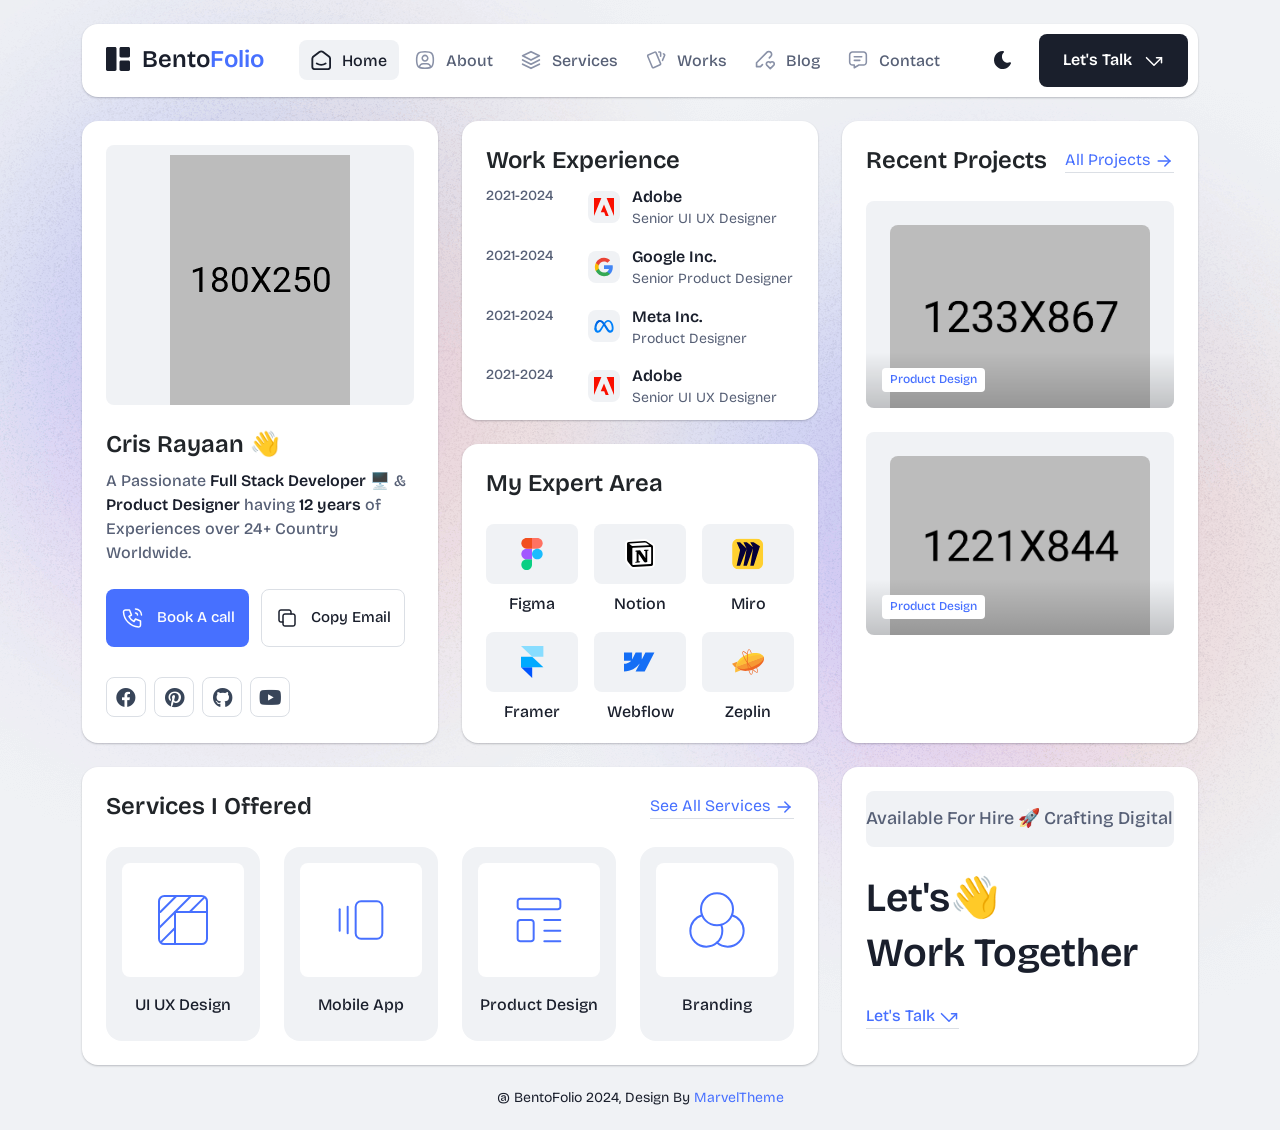
==== index.html @ 44f34a02 "Add files via upload" ====
<!DOCTYPE html>
<html lang="en">

<head>
  <meta charset="UTF-8">
  <meta http-equiv="X-UA-Compatible" content="IE=edge">
  <title>Bentofolio - Bootstrap Personal Portfolio Template</title>
  <meta name="description" content="Bentofolio - Bootstrap Personal Portfolio Template">
  <meta name="viewport" content="width=device-width, initial-scale=1">

  <link rel="shortcut icon" type="image/x-icon" href="assets/img/favicon.svg">
  <!-- Place favicon.ico in the root directory -->

  <!-- CSS here -->
  <link rel="stylesheet" href="assets/css/bootstrap.min.css">
  <link rel="stylesheet" href="assets/fontawsome/css/all.min.css">
  <link rel="stylesheet" href="assets/fontawsome/css/fontawesome.min.css">
  <link rel="stylesheet" href="assets/css/slick.css">
  <link rel="stylesheet" href="assets/css/magnific-popup.css">
  <link rel="stylesheet" href="assets/css/style.css">
  <link rel="stylesheet" href="assets/css/responsive.css">
</head>

<body>

  <div id="page-content">
    <!-- header part start -->
    <header class="header-area">
      <nav class="navbar">
        <div class="container">
          <div class="menu-container">
            <div class="logo">
              <a class="navbar-brand me-0" href="index.html">
                <svg width="24" height="24" viewBox="0 0 24 24" fill="none" xmlns="http://www.w3.org/2000/svg">
                  <path
                    d="M0 1.5C0 1.10218 0.158035 0.720644 0.43934 0.43934C0.720644 0.158035 1.10218 0 1.5 0L9 0C9.39782 0 9.77936 0.158035 10.0607 0.43934C10.342 0.720644 10.5 1.10218 10.5 1.5V22.5C10.5 22.8978 10.342 23.2794 10.0607 23.5607C9.77936 23.842 9.39782 24 9 24H1.5C1.10218 24 0.720644 23.842 0.43934 23.5607C0.158035 23.2794 0 22.8978 0 22.5V1.5ZM13.5 1.5C13.5 1.10218 13.658 0.720644 13.9393 0.43934C14.2206 0.158035 14.6022 0 15 0L22.5 0C22.8978 0 23.2794 0.158035 23.5607 0.43934C23.842 0.720644 24 1.10218 24 1.5V9C24 9.39782 23.842 9.77936 23.5607 10.0607C23.2794 10.342 22.8978 10.5 22.5 10.5H15C14.6022 10.5 14.2206 10.342 13.9393 10.0607C13.658 9.77936 13.5 9.39782 13.5 9V1.5ZM13.5 15C13.5 14.6022 13.658 14.2206 13.9393 13.9393C14.2206 13.658 14.6022 13.5 15 13.5H22.5C22.8978 13.5 23.2794 13.658 23.5607 13.9393C23.842 14.2206 24 14.6022 24 15V22.5C24 22.8978 23.842 23.2794 23.5607 23.5607C23.2794 23.842 22.8978 24 22.5 24H15C14.6022 24 14.2206 23.842 13.9393 23.5607C13.658 23.2794 13.5 22.8978 13.5 22.5V15Z"
                    class="logo-icon" />
                </svg>
                <span>Bento<span class="primary">Folio</span></span>
              </a>
            </div>
            <div class="navbar-main d-flex flex-grow-1">
              <div class="logo inner-logo d-block d-xl-none">
                <a class="navbar-brand me-0" href="index.html">
                  <svg width="24" height="24" viewBox="0 0 24 24" fill="none" xmlns="http://www.w3.org/2000/svg">
                    <path
                      d="M0 1.5C0 1.10218 0.158035 0.720644 0.43934 0.43934C0.720644 0.158035 1.10218 0 1.5 0L9 0C9.39782 0 9.77936 0.158035 10.0607 0.43934C10.342 0.720644 10.5 1.10218 10.5 1.5V22.5C10.5 22.8978 10.342 23.2794 10.0607 23.5607C9.77936 23.842 9.39782 24 9 24H1.5C1.10218 24 0.720644 23.842 0.43934 23.5607C0.158035 23.2794 0 22.8978 0 22.5V1.5ZM13.5 1.5C13.5 1.10218 13.658 0.720644 13.9393 0.43934C14.2206 0.158035 14.6022 0 15 0L22.5 0C22.8978 0 23.2794 0.158035 23.5607 0.43934C23.842 0.720644 24 1.10218 24 1.5V9C24 9.39782 23.842 9.77936 23.5607 10.0607C23.2794 10.342 22.8978 10.5 22.5 10.5H15C14.6022 10.5 14.2206 10.342 13.9393 10.0607C13.658 9.77936 13.5 9.39782 13.5 9V1.5ZM13.5 15C13.5 14.6022 13.658 14.2206 13.9393 13.9393C14.2206 13.658 14.6022 13.5 15 13.5H22.5C22.8978 13.5 23.2794 13.658 23.5607 13.9393C23.842 14.2206 24 14.6022 24 15V22.5C24 22.8978 23.842 23.2794 23.5607 23.5607C23.2794 23.842 22.8978 24 22.5 24H15C14.6022 24 14.2206 23.842 13.9393 23.5607C13.658 23.2794 13.5 22.8978 13.5 22.5V15Z"
                      class="logo-icon" />
                  </svg>
                  <span>Bento<span class="primary">Folio</span></span>
                </a>
              </div>
              <ul class="navbar-info mx-auto">
                <li class="nav-item">
                  <a class="nav-link active" aria-current="page" href="index.html">
                    <svg class="nav-icon" viewBox="0 0 15 15" fill="none" xmlns="http://www.w3.org/2000/svg">
                      <path
                        d="M13.475 4.92481L9.03083 1.46814C8.64082 1.16473 8.1608 1 7.66667 1C7.17254 1 6.69251 1.16473 6.3025 1.46814L1.8575 4.92481C1.59037 5.13254 1.37424 5.39858 1.22563 5.7026C1.07701 6.00662 0.99984 6.34058 1 6.67897V12.679C1 13.121 1.17559 13.5449 1.48816 13.8575C1.80072 14.17 2.22464 14.3456 2.66667 14.3456H12.6667C13.1087 14.3456 13.5326 14.17 13.8452 13.8575C14.1577 13.5449 14.3333 13.121 14.3333 12.679V6.67897C14.3333 5.99314 14.0167 5.34564 13.475 4.92481Z"
                        stroke-width="1.4" stroke-linecap="round" stroke-linejoin="round" />
                      <path d="M10.9753 10.1665C9.13359 11.2773 6.14859 11.2773 4.30859 10.1665" stroke-width="1.4"
                        stroke-linecap="round" stroke-linejoin="round" />
                    </svg>
                    <span>Home</span>
                  </a>
                </li>
                <li class="nav-item">
                  <a class="nav-link" href="about.html">
                    <svg class="nav-icon" viewBox="0 0 18 18" fill="none" xmlns="http://www.w3.org/2000/svg">
                      <path
                        d="M9 9.8335C9.66304 9.8335 10.2989 9.5701 10.7678 9.10126C11.2366 8.63242 11.5 7.99654 11.5 7.3335C11.5 6.67045 11.2366 6.03457 10.7678 5.56573C10.2989 5.09689 9.66304 4.8335 9 4.8335C8.33696 4.8335 7.70107 5.09689 7.23223 5.56573C6.76339 6.03457 6.5 6.67045 6.5 7.3335C6.5 7.99654 6.76339 8.63242 7.23223 9.10126C7.70107 9.5701 8.33696 9.8335 9 9.8335Z"
                        stroke-width="1.4" stroke-linecap="round" stroke-linejoin="round" />
                      <path
                        d="M9 1.5C15 1.5 16.5 3 16.5 9C16.5 15 15 16.5 9 16.5C3 16.5 1.5 15 1.5 9C1.5 3 3 1.5 9 1.5Z"
                        stroke-width="1.4" stroke-linecap="round" stroke-linejoin="round" />
                      <path
                        d="M4 15.7085V15.6668C4 14.7828 4.35119 13.9349 4.97631 13.3098C5.60143 12.6847 6.44928 12.3335 7.33333 12.3335H10.6667C11.5507 12.3335 12.3986 12.6847 13.0237 13.3098C13.6488 13.9349 14 14.7828 14 15.6668V15.7085"
                        stroke-width="1.4" stroke-linecap="round" stroke-linejoin="round" />
                    </svg>
                    About
                  </a>
                </li>
                <li class="nav-item">
                  <a class="nav-link" href="services.html">
                    <svg class="nav-icon" viewBox="0 0 16 16" fill="none" xmlns="http://www.w3.org/2000/svg">
                      <path d="M7.99967 1.3335L1.33301 4.66683L7.99967 8.00016L14.6663 4.66683L7.99967 1.3335Z"
                        stroke-width="1.4" stroke-linecap="round" stroke-linejoin="round" />
                      <path d="M1.33301 8L7.99967 11.3333L14.6663 8" stroke-width="1.4" stroke-linecap="round"
                        stroke-linejoin="round" />
                      <path d="M1.33301 11.3335L7.99967 14.6668L14.6663 11.3335" stroke-width="1.4"
                        stroke-linecap="round" stroke-linejoin="round" />
                    </svg>
                    Services
                  </a>
                </li>
                <li class="nav-item">
                  <a class="nav-link" href="portfolio.html">
                    <svg class="nav-icon" viewBox="0 0 18 17" fill="none" xmlns="http://www.w3.org/2000/svg">
                      <path
                        d="M2.00326 3.99733L7.95159 1.40649C8.04974 1.36442 8.15533 1.34243 8.26212 1.34181C8.3689 1.34119 8.47473 1.36196 8.57337 1.40289C8.67201 1.44382 8.76145 1.50408 8.83642 1.58013C8.9114 1.65617 8.97039 1.74646 9.00992 1.84566L13.1133 11.764C13.1985 11.9651 13.2014 12.1917 13.1213 12.3949C13.0412 12.5982 12.8845 12.7618 12.6849 12.8507L6.73742 15.4415C6.63922 15.4837 6.53356 15.5058 6.42668 15.5065C6.3198 15.5072 6.21387 15.4864 6.11514 15.4455C6.0164 15.4046 5.92688 15.3442 5.85184 15.2681C5.7768 15.192 5.71778 15.1016 5.67826 15.0023L1.57492 5.08316C1.48963 4.88204 1.48673 4.65546 1.56684 4.45222C1.64696 4.24898 1.80367 4.08616 2.00326 3.99733Z"
                        stroke-width="1.4" stroke-linecap="round" stroke-linejoin="round" />
                      <path
                        d="M11.5 1.3335H12.3333C12.5543 1.3335 12.7663 1.42129 12.9226 1.57757C13.0789 1.73385 13.1667 1.94582 13.1667 2.16683V5.0835"
                        stroke-width="1.4" stroke-linecap="round" stroke-linejoin="round" />
                      <path
                        d="M15.6663 3C15.8863 3.09333 16.0997 3.18083 16.3063 3.2625C16.5098 3.34882 16.6706 3.51241 16.7534 3.71729C16.8362 3.92217 16.8343 4.15155 16.748 4.355L14.833 8.83334"
                        stroke-width="1.4" stroke-linecap="round" stroke-linejoin="round" />
                    </svg>
                    Works
                  </a>
                </li>
                <li class="nav-item">
                  <a class="nav-link" href="blog.html">
                    <svg class="nav-icon" viewBox="0 0 17 16" fill="none" xmlns="http://www.w3.org/2000/svg">
                      <path
                        d="M12.1663 6.16676L13.4163 4.91676C13.6352 4.69789 13.8088 4.43805 13.9273 4.15208C14.0457 3.86612 14.1067 3.55962 14.1067 3.25009C14.1067 2.94056 14.0457 2.63406 13.9273 2.3481C13.8088 2.06213 13.6352 1.80229 13.4163 1.58342C13.1975 1.36455 12.9376 1.19094 12.6517 1.07248C12.3657 0.954033 12.0592 0.893066 11.7497 0.893066C11.4401 0.893066 11.1336 0.954033 10.8477 1.07248C10.5617 1.19094 10.3019 1.36455 10.083 1.58342L1.33301 10.3334V13.6668H4.66634L6.33301 12.0001"
                        stroke-width="1.4" stroke-linecap="round" stroke-linejoin="round" />
                      <path
                        d="M13.0004 15.3335L15.7921 12.5968C15.9633 12.4307 16.0995 12.232 16.1926 12.0124C16.2857 11.7927 16.3339 11.5567 16.3343 11.3181C16.3347 11.0796 16.2873 10.8434 16.1948 10.6235C16.1024 10.4035 15.9669 10.2044 15.7963 10.0377C15.448 9.69712 14.9806 9.50602 14.4935 9.50509C14.0065 9.50415 13.5383 9.69346 13.1888 10.0327L13.0021 10.216L12.8163 10.0327C12.4681 9.69237 12.0008 9.50143 11.5139 9.50049C11.0271 9.49956 10.5591 9.68871 10.2096 10.0277C10.0383 10.1937 9.9021 10.3924 9.80891 10.612C9.71572 10.8316 9.66746 11.0677 9.667 11.3062C9.66653 11.5447 9.71386 11.781 9.80619 12.0009C9.89853 12.2209 10.034 12.4201 10.2046 12.5868L13.0004 15.3335Z"
                        stroke-width="1.4" stroke-linecap="round" stroke-linejoin="round" />
                    </svg>
                    Blog
                  </a>
                </li>
                <li class="nav-item">
                  <a class="nav-link" href="contact.html">
                    <svg class="nav-icon" viewBox="0 0 18 17" fill="none" xmlns="http://www.w3.org/2000/svg">
                      <path d="M5.66699 5.5H12.3337" stroke-width="1.4" stroke-linecap="round"
                        stroke-linejoin="round" />
                      <path d="M5.66699 8.8335H10.667" stroke-width="1.4" stroke-linecap="round"
                        stroke-linejoin="round" />
                      <path
                        d="M14 1.3335C14.663 1.3335 15.2989 1.59689 15.7678 2.06573C16.2366 2.53457 16.5 3.17045 16.5 3.8335V10.5002C16.5 11.1632 16.2366 11.7991 15.7678 12.2679C15.2989 12.7368 14.663 13.0002 14 13.0002H9.83333L5.66667 15.5002V13.0002H4C3.33696 13.0002 2.70107 12.7368 2.23223 12.2679C1.76339 11.7991 1.5 11.1632 1.5 10.5002V3.8335C1.5 3.17045 1.76339 2.53457 2.23223 2.06573C2.70107 1.59689 3.33696 1.3335 4 1.3335H14Z"
                        stroke-width="1.4" stroke-linecap="round" stroke-linejoin="round" />
                    </svg>
                    Contact
                  </a>
                </li>
              </ul>
              <div class="header-right-info d-flex align-items-center">
                <button class="theme-control-btn">
                  <span class="dark">
                    <svg width="24" height="24" viewBox="0 0 24 24" fill="none" xmlns="http://www.w3.org/2000/svg">
                      <path
                        d="M11.8005 3C10.207 3.0003 8.64356 3.44286 7.27683 4.28049C5.91011 5.11811 4.79139 6.31937 4.04002 7.75612C3.28865 9.19288 2.93281 10.8112 3.01046 12.4386C3.08811 14.0659 3.59633 15.6411 4.48091 16.9963C5.3655 18.3514 6.59326 19.4356 8.03324 20.1333C9.47322 20.8309 11.0714 21.1157 12.6573 20.9574C14.2432 20.7991 15.7573 20.2036 17.0381 19.2344C18.319 18.2652 19.3185 16.9587 19.9301 15.4542C20.2302 14.7162 19.5111 13.9746 18.7875 14.2752C17.5475 14.7888 16.1706 14.8418 14.8963 14.425C13.622 14.0082 12.5308 13.1479 11.8126 11.9937C11.0943 10.8396 10.7943 9.4645 10.9648 8.10764C11.1353 6.75077 11.7655 5.49792 12.7458 4.5669L12.8136 4.4949C13.2986 3.9279 12.913 3.0072 12.1464 3.0072H11.9122L11.8524 3.0018L11.7996 3H11.8005Z"
                        fill="#1A1F2C" />
                    </svg>
                    <small class="theme-text d-block d-xl-none">Change appearance</small>
                  </span>
                  <span class="light">
                    <svg width="24" height="24" viewBox="0 0 24 24" fill="none" xmlns="http://www.w3.org/2000/svg">
                      <path
                        d="M12 19C12.2449 19 12.4813 19.09 12.6644 19.2527C12.8474 19.4155 12.9643 19.6397 12.993 19.883L13 20V21C12.9997 21.2549 12.9021 21.5 12.7272 21.6854C12.5522 21.8707 12.313 21.9822 12.0586 21.9972C11.8042 22.0121 11.5536 21.9293 11.3582 21.7657C11.1627 21.6021 11.0371 21.3701 11.007 21.117L11 21V20C11 19.7348 11.1054 19.4804 11.2929 19.2929C11.4804 19.1054 11.7348 19 12 19Z"
                        fill="#FD7E41" />
                      <path
                        d="M18.3127 16.9099L18.4067 16.9929L19.1067 17.6929C19.2861 17.8729 19.3902 18.1144 19.398 18.3683C19.4057 18.6223 19.3165 18.8697 19.1485 19.0602C18.9804 19.2508 18.7462 19.3702 18.4933 19.3943C18.2403 19.4184 17.9877 19.3454 17.7867 19.1899L17.6927 19.1069L16.9927 18.4069C16.8202 18.2347 16.7165 18.0053 16.7012 17.7619C16.6859 17.5186 16.76 17.278 16.9097 17.0855C17.0593 16.893 17.2741 16.7618 17.5137 16.7166C17.7533 16.6713 18.0012 16.7152 18.2107 16.8399L18.3127 16.9099Z"
                        fill="#FD7E41" />
                      <path
                        d="M7.00747 16.993C7.17965 17.1652 7.28308 17.3943 7.29836 17.6373C7.31364 17.8803 7.23972 18.1206 7.09047 18.313L7.00747 18.407L6.30747 19.107C6.12751 19.2863 5.88604 19.3905 5.63209 19.3982C5.37814 19.406 5.13076 19.3168 4.94019 19.1487C4.74963 18.9807 4.63017 18.7464 4.60607 18.4935C4.58198 18.2406 4.65506 17.988 4.81047 17.787L4.89347 17.693L5.59347 16.993C5.781 16.8055 6.03531 16.7002 6.30047 16.7002C6.56563 16.7002 6.81994 16.8055 7.00747 16.993Z"
                        fill="#FD7E41" />
                      <path
                        d="M3.99987 11C4.25475 11.0003 4.4999 11.0979 4.68524 11.2728C4.87057 11.4478 4.9821 11.687 4.99704 11.9414C5.01198 12.1958 4.92919 12.4464 4.7656 12.6418C4.60201 12.8373 4.36996 12.9629 4.11687 12.993L3.99987 13H2.99987C2.74499 12.9997 2.49984 12.9021 2.3145 12.7272C2.12916 12.5522 2.01763 12.313 2.0027 12.0586C1.98776 11.8042 2.07054 11.5536 2.23413 11.3582C2.39772 11.1627 2.62977 11.0371 2.88287 11.007L2.99987 11H3.99987Z"
                        fill="#FD7E41" />
                      <path
                        d="M20.9999 11C21.2547 11.0003 21.4999 11.0979 21.6852 11.2728C21.8706 11.4478 21.9821 11.687 21.997 11.9414C22.012 12.1958 21.9292 12.4464 21.7656 12.6418C21.602 12.8373 21.37 12.9629 21.1169 12.993L20.9999 13H19.9999C19.745 12.9997 19.4998 12.9021 19.3145 12.7272C19.1292 12.5522 19.0176 12.313 19.0027 12.0586C18.9878 11.8042 19.0705 11.5536 19.2341 11.3582C19.3977 11.1627 19.6298 11.0371 19.8829 11.007L19.9999 11H20.9999Z"
                        fill="#FD7E41" />
                      <path
                        d="M6.21264 4.80985L6.30664 4.89285L7.00664 5.59285C7.18599 5.77281 7.29011 6.01429 7.29787 6.26824C7.30562 6.52219 7.21642 6.76957 7.04839 6.96013C6.88036 7.1507 6.64609 7.27016 6.39316 7.29425C6.14024 7.31834 5.88763 7.24526 5.68664 7.08985L5.59264 7.00685L4.89264 6.30685C4.72073 6.13453 4.61757 5.90543 4.6025 5.66248C4.58744 5.41954 4.6615 5.17945 4.8108 4.98721C4.9601 4.79497 5.1744 4.66378 5.41351 4.61824C5.65262 4.57271 5.90013 4.61594 6.10964 4.73985L6.21264 4.80985Z"
                        fill="#FD7E41" />
                      <path
                        d="M19.1071 4.89288C19.2793 5.06508 19.3827 5.29418 19.398 5.5372C19.4132 5.78023 19.3393 6.02048 19.1901 6.21288L19.1071 6.30688L18.4071 7.00688C18.2271 7.18623 17.9856 7.29036 17.7317 7.29811C17.4777 7.30587 17.2304 7.21667 17.0398 7.04864C16.8492 6.8806 16.7298 6.64633 16.7057 6.39341C16.6816 6.14049 16.7547 5.88788 16.9101 5.68688L16.9931 5.59288L17.6931 4.89288C17.8806 4.70541 18.1349 4.6001 18.4001 4.6001C18.6652 4.6001 18.9196 4.70541 19.1071 4.89288Z"
                        fill="#FD7E41" />
                      <path
                        d="M12 2C12.2449 2.00003 12.4813 2.08996 12.6644 2.25272C12.8474 2.41547 12.9643 2.63975 12.993 2.883L13 3V4C12.9997 4.25488 12.9021 4.50003 12.7272 4.68537C12.5522 4.8707 12.313 4.98223 12.0586 4.99717C11.8042 5.01211 11.5536 4.92933 11.3582 4.76573C11.1627 4.60214 11.0371 4.3701 11.007 4.117L11 4V3C11 2.73478 11.1054 2.48043 11.2929 2.29289C11.4804 2.10536 11.7348 2 12 2Z"
                        fill="#FD7E41" />
                      <path
                        d="M12 7C12.9797 6.99994 13.9378 7.28769 14.7553 7.8275C15.5729 8.36731 16.2138 9.1354 16.5986 10.0364C16.9833 10.9373 17.0949 11.9315 16.9195 12.8953C16.7441 13.8592 16.2893 14.7502 15.6118 15.4579C14.9343 16.1655 14.0638 16.6585 13.1085 16.8756C12.1532 17.0928 11.1552 17.0245 10.2383 16.6793C9.3215 16.334 8.52629 15.7271 7.95146 14.9338C7.37663 14.1405 7.04752 13.1958 7.005 12.217L7 12L7.005 11.783C7.06092 10.4958 7.61161 9.27978 8.54222 8.38866C9.47284 7.49754 10.7115 7.00007 12 7Z"
                        fill="#FD7E41" />
                    </svg>
                    <small class="theme-text d-block d-xl-none">Change appearance</small>
                  </span>
                </button>
                <a href="contact.html" class="lets-talk-btn">
                  Let's Talk
                  <svg class="icon" width="20" height="20" viewBox="0 0 20 20" fill="none"
                    xmlns="http://www.w3.org/2000/svg">
                    <path d="M17.5 11.6665V6.6665H12.5" stroke="white" stroke-width="1.5" stroke-linecap="round"
                      stroke-linejoin="round" />
                    <path d="M17.5 6.6665L10 14.1665L2.5 6.6665" stroke="white" stroke-width="1.5"
                      stroke-linecap="round" stroke-linejoin="round" />
                  </svg>
                </a>
              </div>
            </div>
            <div class="mobile-menu-overlay d-block d-lg-none"></div>
            <div class="mobile-menu-control-bar d-block d-xl-none">
              <button class="mobile-menu-control-bar">
                <i class="fas fa-bars"></i>
              </button>
            </div>
          </div>
        </div>
      </nav>
    </header>
    <!-- header part end -->

    <!-- main area part start -->
    <main>
      <section class="home-area">
        <div class="container">
          <div class="row g-4">
            <div class="col-xl-4">
              <div class="card profile-card">
                <div class="card-body">
                  <div class="image text-center">
                    <img src="assets/img/images/profile.png" alt="profile">
                  </div>
                  <div class="text">
                    <h3 class="card-title">Cris Rayaan 👋</h3>
                    <p>A Passionate <span>Full Stack Developer</span> 🖥️ & <span>Product Designer</span> having
                      <span>12
                        years</span> of Experiences over 24+
                      Country Worldwide.</p>
                    <div class="common-button-groups">
                      <a class="btn btn-call" href="#">
                        <svg class="icon" width="25" height="24" viewBox="0 0 25 24" fill="none"
                          xmlns="http://www.w3.org/2000/svg">
                          <path
                            d="M5.5 4H9.5L11.5 9L9 10.5C10.071 12.6715 11.8285 14.429 14 15.5L15.5 13L20.5 15V19C20.5 19.5304 20.2893 20.0391 19.9142 20.4142C19.5391 20.7893 19.0304 21 18.5 21C14.5993 20.763 10.9202 19.1065 8.15683 16.3432C5.3935 13.5798 3.73705 9.90074 3.5 6C3.5 5.46957 3.71071 4.96086 4.08579 4.58579C4.46086 4.21071 4.96957 4 5.5 4Z"
                            stroke="white" stroke-width="1.5" stroke-linecap="round" stroke-linejoin="round" />
                          <path
                            d="M15.5 7C16.0304 7 16.5391 7.21071 16.9142 7.58579C17.2893 7.96086 17.5 8.46957 17.5 9"
                            stroke="white" stroke-width="1.5" stroke-linecap="round" stroke-linejoin="round" />
                          <path d="M15.5 3C17.0913 3 18.6174 3.63214 19.7426 4.75736C20.8679 5.88258 21.5 7.4087 21.5 9"
                            stroke="white" stroke-width="1.5" stroke-linecap="round" stroke-linejoin="round" />
                        </svg>
                        Book A call
                      </a>
                      <button class="btn btn-copy" data-clipboard-text="example@example.com">
                        <svg class="icon" width="24" height="24" viewBox="0 0 24 24" fill="none"
                          xmlns="http://www.w3.org/2000/svg">
                          <path
                            d="M8 10C8 9.46957 8.21071 8.96086 8.58579 8.58579C8.96086 8.21071 9.46957 8 10 8H18C18.5304 8 19.0391 8.21071 19.4142 8.58579C19.7893 8.96086 20 9.46957 20 10V18C20 18.5304 19.7893 19.0391 19.4142 19.4142C19.0391 19.7893 18.5304 20 18 20H10C9.46957 20 8.96086 19.7893 8.58579 19.4142C8.21071 19.0391 8 18.5304 8 18V10Z"
                            stroke-width="1.5" stroke-linecap="round" stroke-linejoin="round" />
                          <path
                            d="M16 8V6C16 5.46957 15.7893 4.96086 15.4142 4.58579C15.0391 4.21071 14.5304 4 14 4H6C5.46957 4 4.96086 4.21071 4.58579 4.58579C4.21071 4.96086 4 5.46957 4 6V14C4 14.5304 4.21071 15.0391 4.58579 15.4142C4.96086 15.7893 5.46957 16 6 16H8"
                            stroke-width="1.5" stroke-linecap="round" stroke-linejoin="round" />
                        </svg>
                        Copy Email
                      </button>
                    </div>
                    <div class="social-media-icon">
                      <ul class="list-unstyled">
                        <li><a href="#"><i class="fab fa-facebook"></i></a></li>
                        <li><a href="#"><i class="fab fa-pinterest"></i></a></li>
                        <li><a href="#"><i class="fab fa-github"></i></a></li>
                        <li><a href="#"><i class="fab fa-youtube"></i></a></li>
                      </ul>
                    </div>
                  </div>
                </div>
              </div>
            </div>
            <div class="col-xl-4">
              <div class="row g-4">
                <div class="col-lg-12">
                  <div class="card">
                    <div class="card-body work-experiance-card">
                      <h3 class="card-title">Work Experience</h3>
                      <div class="work-experiance-main">
                        <ul class="work-experiance-slider list-unstyled">
                          <li>
                            <div class="date">
                              <p>2021-2024</p>
                            </div>
                            <div class="info">
                              <div class="icon">
                                <img src="assets/img/icons/adobe.svg" alt="adobe">
                              </div>
                              <div class="text">
                                <h4 class="title">Adobe</h4>
                                <h6 class="subtitle">Senior UI UX Designer</h6>
                              </div>
                            </div>
                          </li>
                          <li>
                            <div class="date">
                              <p>2021-2024</p>
                            </div>
                            <div class="info">
                              <div class="icon">
                                <img src="assets/img/icons/google.svg" alt="google">
                              </div>
                              <div class="text">
                                <h4 class="title">Google Inc.
                                </h4>
                                <h6 class="subtitle">Senior Product Designer

                                </h6>
                              </div>
                            </div>
                          </li>
                          <li>
                            <div class="date">
                              <p>2021-2024</p>
                            </div>
                            <div class="info">
                              <div class="icon">
                                <img src="assets/img/icons/meta.svg" alt="meta">
                              </div>
                              <div class="text">
                                <h4 class="title">Meta Inc.
                                </h4>
                                <h6 class="subtitle">Product Designer
                                </h6>
                              </div>
                            </div>
                          </li>
                          <li>
                            <div class="date">
                              <p>2021-2024</p>
                            </div>
                            <div class="info">
                              <div class="icon">
                                <img src="assets/img/icons/adobe.svg" alt="adobe">
                              </div>
                              <div class="text">
                                <h4 class="title">Adobe</h4>
                                <h6 class="subtitle">Senior UI UX Designer</h6>
                              </div>
                            </div>
                          </li>
                        </ul>
                        <ul class="work-experiance-slider list-unstyled">
                          <li>
                            <div class="date">
                              <p>2021-2024</p>
                            </div>
                            <div class="info">
                              <div class="icon">
                                <img src="assets/img/icons/adobe.svg" alt="adobe">
                              </div>
                              <div class="text">
                                <h4 class="title">Adobe</h4>
                                <h6 class="subtitle">Senior UI UX Designer</h6>
                              </div>
                            </div>
                          </li>
                          <li>
                            <div class="date">
                              <p>2021-2024</p>
                            </div>
                            <div class="info">
                              <div class="icon">
                                <img src="assets/img/icons/google.svg" alt="google">
                              </div>
                              <div class="text">
                                <h4 class="title">Google Inc.
                                </h4>
                                <h6 class="subtitle">Senior Product Designer

                                </h6>
                              </div>
                            </div>
                          </li>
                          <li>
                            <div class="date">
                              <p>2021-2024</p>
                            </div>
                            <div class="info">
                              <div class="icon">
                                <img src="assets/img/icons/meta.svg" alt="meta">
                              </div>
                              <div class="text">
                                <h4 class="title">Meta Inc.
                                </h4>
                                <h6 class="subtitle">Product Designer
                                </h6>
                              </div>
                            </div>
                          </li>
                          <li>
                            <div class="date">
                              <p>2021-2024</p>
                            </div>
                            <div class="info">
                              <div class="icon">
                                <img src="assets/img/icons/adobe.svg" alt="adobe">
                              </div>
                              <div class="text">
                                <h4 class="title">Adobe</h4>
                                <h6 class="subtitle">Senior UI UX Designer</h6>
                              </div>
                            </div>
                          </li>
                        </ul>
                      </div>
                    </div>
                  </div>
                </div>
                <div class="col-lg-12">
                  <div class="card expertise-card">
                    <div class="card-body">
                      <h3 class="card-title">My Expert Area
                      </h3>
                      <div class="expertise-main mt-24">
                        <div class="row g-3">
                          <div class="col-xl-4 col-md-4 col-sm-6 col-6">
                            <div class="expertise-item">
                              <div class="image text-center">
                                <img src="assets/img/icons/figma.svg" alt="figma">
                              </div>
                              <div class="text">
                                <h4 class="title">Figma</h4>
                              </div>
                            </div>
                          </div>
                          <div class="col-xl-4 col-md-4 col-sm-6 col-6">
                            <div class="expertise-item">
                              <div class="image text-center">
                                <img src="assets/img/icons/notion.svg" alt="notion">
                              </div>
                              <div class="text">
                                <h4 class="title">Notion</h4>
                              </div>
                            </div>
                          </div>
                          <div class="col-xl-4 col-md-4 col-sm-6 col-6">
                            <div class="expertise-item">
                              <div class="image text-center">
                                <img src="assets/img/icons/mico.svg" alt="micro">
                              </div>
                              <div class="text">
                                <h4 class="title">Miro</h4>
                              </div>
                            </div>
                          </div>
                          <div class="col-xl-4 col-md-4 col-sm-6 col-6">
                            <div class="expertise-item">
                              <div class="image text-center">
                                <img src="assets/img/icons/framer.svg" alt="framer">
                              </div>
                              <div class="text">
                                <h4 class="title">Framer</h4>
                              </div>
                            </div>
                          </div>
                          <div class="col-xl-4 col-md-4 col-sm-6 col-6">
                            <div class="expertise-item">
                              <div class="image text-center">
                                <img src="assets/img/icons/webflow.svg" alt="webflow">
                              </div>
                              <div class="text">
                                <h4 class="title">Webflow</h4>
                              </div>
                            </div>
                          </div>
                          <div class="col-xl-4 col-md-4 col-sm-6 col-6">
                            <div class="expertise-item">
                              <div class="image text-center">
                                <img src="assets/img/icons/zeplin.svg" alt="zeplin">
                              </div>
                              <div class="text">
                                <h4 class="title">Zeplin</h4>
                              </div>
                            </div>
                          </div>
                        </div>
                      </div>
                    </div>
                  </div>
                </div>
              </div>
            </div>
            <div class="col-xl-4">
              <div class="card card-projects">
                <div class="card-body">

                  <h3 class="card-title">Recent Projects <a class="link-btn" href="portfolio.html">All Projects
                      <svg class="icon" width="20" height="20" viewBox="0 0 20 20" fill="none"
                        xmlns="http://www.w3.org/2000/svg">
                        <path d="M4.16699 10H15.8337" stroke="#4770FF" stroke-width="1.5" stroke-linecap="round"
                          stroke-linejoin="round" />
                        <path d="M10.833 15L15.833 10" stroke="#4770FF" stroke-width="1.5" stroke-linecap="round"
                          stroke-linejoin="round" />
                        <path d="M10.833 5L15.833 10" stroke="#4770FF" stroke-width="1.5" stroke-linecap="round"
                          stroke-linejoin="round" />
                      </svg>

                    </a></h3>
                  <div class="projects-main mt-24">
                    <div class="row g-4 parent-container">
                      <div class="col-lg-12">
                        <div class="project-item">
                          <div class="image">
                            <img src="assets/img/projects/project-1.png" alt="project-1" class="img-fluid w-100">
                            <a href="assets/img/projects/project-1.png"
                              class="gallery-popup full-image-preview parent-container">
                              <svg class="icon" xmlns="http://www.w3.org/2000/svg" viewBox="0 0 20 20" fill="none"
                                stroke="currentColor" stroke-linecap="round" stroke-linejoin="round" stroke-width="1.5">
                                <path d="M10 4.167v11.666M4.167 10h11.666"></path>
                              </svg>
                            </a>
                            <div class="info">
                              <span class="category">Product Design</span>
                            </div>
                          </div>
                        </div>
                      </div>
                      <div class="col-lg-12">
                        <div class="project-item">
                          <div class="image">
                            <img src="assets/img/projects/project-2.png" alt="project-2" class="img-fluid w-100">
                            <a href="assets/img/projects/project-2.png"
                              class="gallery-popup full-image-preview parent-container">
                              <svg class="icon" xmlns="http://www.w3.org/2000/svg" viewBox="0 0 20 20" fill="none"
                                stroke="currentColor" stroke-linecap="round" stroke-linejoin="round" stroke-width="1.5">
                                <path d="M10 4.167v11.666M4.167 10h11.666"></path>
                              </svg>
                            </a>
                            <div class="info">
                              <span class="category">Product Design</span>
                            </div>
                          </div>
                        </div>
                      </div>
                    </div>
                  </div>
                </div>
              </div>
            </div>
          </div>
          <div class="services-area mt-24">
            <div class="row g-4">
              <div class="col-xl-8">
                <div class="card services-card">
                  <div class="card-body">
                    <h3 class="card-title">Services I Offered
                      <a class="link-btn" href="services.html"> See All Services
                        <svg class="icon" width="20" height="20" viewBox="0 0 20 20" fill="none"
                          xmlns="http://www.w3.org/2000/svg">
                          <path d="M4.16699 10H15.8337" stroke="#4770FF" stroke-width="1.5" stroke-linecap="round"
                            stroke-linejoin="round" />
                          <path d="M10.833 15L15.833 10" stroke="#4770FF" stroke-width="1.5" stroke-linecap="round"
                            stroke-linejoin="round" />
                          <path d="M10.833 5L15.833 10" stroke="#4770FF" stroke-width="1.5" stroke-linecap="round"
                            stroke-linejoin="round" />
                        </svg>

                      </a></h3>
                    <div class="services-main mt-24">
                      <div class="row g-4">
                        <div class="col-md-3 col-sm-6 col-6">
                          <div class="services-item text-center">
                            <div class="image">
                              <img src="assets/img/icons/ui-ux.svg" alt="ui-ux">
                            </div>
                            <div class="text">
                              <h3 class="title">UI UX Design</h3>
                            </div>
                          </div>
                        </div>
                        <div class="col-md-3 col-sm-6 col-6">
                          <div class="services-item text-center">
                            <div class="image">
                              <img src="assets/img/icons/app.svg" alt="app">
                            </div>
                            <div class="text">
                              <h3 class="title">Mobile App</h3>
                            </div>
                          </div>
                        </div>
                        <div class="col-md-3 col-sm-6 col-6">
                          <div class="services-item text-center">
                            <div class="image">
                              <img src="assets/img/icons/prd-design.svg" alt="prd-design">
                            </div>
                            <div class="text">
                              <h3 class="title">Product Design</h3>
                            </div>
                          </div>
                        </div>
                        <div class="col-md-3 col-sm-6 col-6">
                          <div class="services-item text-center">
                            <div class="image">
                              <img src="assets/img/icons/branding.svg" alt="branding">
                            </div>
                            <div class="text">
                              <h3 class="title">Branding</h3>
                            </div>
                          </div>
                        </div>
                      </div>
                    </div>
                  </div>
                </div>
              </div>
              <div class="col-xl-4">
                <div class="card lets-talk-together-card">
                  <div class="card-body">
                    <div class="scrolling-info">
                      <div class="slider-item">
                        <p>
                          Available For Hire 🚀 Crafting Digital Experiences 🎨 Available For Hire 🚀 Crafting Digital
                          Experiences 🎨
                        </p>
                      </div>
                    </div>
                    <h3 class="card-title">Let's👋
                      <span class="d-block">Work Together</span>
                    </h3>
                    <a class="link-btn" href="contact.html"> Let's Talk
                      <svg class="icon" width="20" height="20" viewBox="0 0 20 20" fill="none"
                        xmlns="http://www.w3.org/2000/svg">
                        <path d="M17.5 11.6665V6.6665H12.5" stroke-width="1.5" stroke-linecap="round"
                          stroke-linejoin="round" />
                        <path d="M17.5 6.6665L10 14.1665L2.5 6.6665" stroke-width="1.5" stroke-linecap="round"
                          stroke-linejoin="round" />
                      </svg>
                    </a>
                  </div>
                </div>
              </div>
            </div>
          </div>
        </div>
      </section>
      <!-- background shape area start -->
      <div class="background-shapes">
        <div class="shape-1 common-shape">
          <img src="assets/img/bg/banner-shape-1.png" alt="banner-shape-1">
        </div>
        <div class="shape-2 common-shape">
          <img src="assets/img/bg/banner-shape-1.png" alt="banner-shape-1">
        </div>
        <div class="threed-shape-1 move-with-cursor" data-value="1">
          <img src="assets/img/bg/object-3d-1.png" alt="object-3d-1">
        </div>
        <div class="threed-shape-2 move-with-cursor" data-value="1">
          <img src="assets/img/bg/object-3d-2.png" alt="object-3d-2">
        </div>
      </div>
      <!-- background shape area end -->
    </main>
    <!-- main area part end -->

    <!-- footer part start -->
    <footer class="footer-area">
      <div class="container">
        <div class="text text-center">
          <p>@ BentoFolio 2024, Design By <a href="#">MarvelTheme</a></p>
        </div>
      </div>
    </footer>
    <!-- footer part end -->
  </div>

  <!-- JS here -->
  <script src="assets/js/vendor/jquery-3.6.0.min.js"></script>
  <script src="assets/js/bootstrap.bundle.min.js"></script>
  <script src="assets/js/jquery.magnific-popup.min.js"></script>
  <script src="assets/js/ajax-form.js"></script>
  <script src="assets/js/clipboard.min.js"></script>
  <script src="assets/js/slick.min.js"></script>
  <script src="assets/js/script.js"></script>
</body>

</html>
---- assets/css/style.css ----
/*
  Theme Name: Bentofolio - Bootstrap Personal Portfolio Template
  Support: marveltheme@gmail.com
  Description: Bentofolio - Bootstrap Personal Portfolio Template
  Version: 1.0
*/

/* CSS Index
============================
01. Variable CSS
02. Common CSS
03. Header
04. Home
05. About
06. Services
07. Portfolio
08. Blog
09. Contact
10. Footer
11. Theme Control
============================
*/

/*=============================
	1. Google Fonts
===============================*/
@import url('https://fonts.googleapis.com/css2?family=Bricolage+Grotesque:opsz,wght@12..96,300;12..96,400;12..96,500;12..96,600;12..96,700&display=swap');

/*=============================
	01. Variable CSS start
===============================*/

:root {
	--font-family: "Bricolage Grotesque", sans-serif;
	--primary: #4770FF;
	--black: #1A1F2C;
	--light-black: #576076;
	--white: #ffffff;
	--dark-theme-bg: #000;
	--dark-theme-black: #0E1018;
	--dark-theme-white: #f0f2f5;
	--dark-theme-light-white: rgba(240, 242, 245, 0.7);
	--paragraph: #616670;
	--background: #F0F2F5;
	--font-size: 16px;
	--font-weight: 400;
	--line-height: 1.6em;
	--transision: all 0.1s ease-out 0s;
	--border: #DBDFE5;
}

/*=============================
	02. Common CSS start
===============================*/

* {
	margin: 0;
	padding: 0;
	outline: none;
	box-sizing: border-box;
}

body {
	font-family: var(--font-family);
	font-weight: var(--font-weight);
	font-size: var(--font-size);
	line-height: var(--line-height);
	color: var(--black);
	overflow-x: hidden;
	background-color: var(--background);
	padding: 24px 0 24px 0;
	min-height: 100vh;
}

h1,
h2,
h3,
h4,
h5,
h6 {
	margin: 0;
	padding: 0;
}

a,
span,
small {
	display: inline-block;
}

a,
button {
	-webkit-transition: all 0.1s ease-out 0s;
	-moz-transition: all 0.1s ease-out 0s;
	-ms-transition: all 0.1s ease-out 0s;
	-o-transition: all 0.1s ease-out 0s;
	transition: all 0.1s ease-out 0s;
	text-decoration: none;
}

a:focus,
.btn:focus,
button:focus {
	text-decoration: none;
	outline: none;
	box-shadow: none;
}


ul,
ol {
	margin: 0;
	padding: 0;
}

p {
	font-size: var(--font-size);
	font-weight: var(--font-weight);
	line-height: var(--line-height);
	color: var(--paragraph);
	margin: 0;
	padding: 0;
}

.uppercase {
	text-transform: uppercase;
}

.capitalize {
	text-transform: capitalize;
}

*::-moz-selection {
	background: var(--primary);
	color: var(--white);
	text-shadow: none;
}

::-moz-selection {
	background: var(--primary);
	color: var(--white);
	text-shadow: none;
}

::selection {
	background: var(--primary);
	color: var(--white);
	text-shadow: none;
}

.mt-24 {
	margin-top: 24px;
}

.mb-24 {
	margin-bottom: 24px;
}

#page-content {
	display: none;
}

/* background shapes start */
.background-shapes .shape-1 {
	position: fixed;
	top: -20%;
	left: -20%;
	z-index: -1;
}

.background-shapes .shape-2 {
	position: fixed;
	bottom: -20%;
	right: -20%;
	z-index: -1;
}

.background-shapes .common-shape {
	animation: rotateAnimation 60s infinite linear;
}

@keyframes rotateAnimation {
	from {
		transform: rotate(0deg);
	}

	to {
		transform: rotate(360deg);
		/* Rotates the element 360 degrees */
	}
}

.background-shapes .threed-shape-1 {
	position: fixed;
	top: 20%;
	left: 10%;
	z-index: -1;
}

.background-shapes .threed-shape-2 {
	position: fixed;
	bottom: 20%;
	right: 9%;
	z-index: -1;
}

/* card title start */
.card-title {
	font-size: 24px;
	font-weight: 600;
	line-height: 1.333em;
	display: flex;
	align-items: center;
	justify-content: space-between;
	gap: 24px;
}

.card-title .link-btn {
	font-size: 16px;
	font-weight: 400;
	color: var(--primary);
	line-height: 1.5em;
	border-bottom: 1px solid var(--border);
}

.card-title .link-btn:hover {
	border-color: var(--primary);
}

.card-title .link-btn .icon {
	stroke: var(--primary);
}

/*=============================
	03. Header CSS Start
===============================*/

.header-area {
	width: 100%;
	z-index: 99;
	position: sticky;
	top: 0;
}

.header-area .menu-container {
	background-color: var(--white);
	box-shadow: 0 1px 2px 0 rgba(26, 31, 44, 0.25);
	border-radius: 16px;
	padding: 10px 10px 10px 24px;
	display: flex;
	width: 100%;
	align-items: center;
	gap: 15px;
}

.header-area .container .navbar-main {
	display: inline-flex;
	gap: 12px;
	align-items: center;
}

.header-area .container .navbar-brand {
	display: inline-flex;
	gap: 12px;
	align-items: center;
}

.header-area .container .navbar-brand .logo-icon {
	fill: var(--black);
}

.header-area .container .navbar-brand span {
	font-size: 24px;
	font-weight: 600;
	line-height: 1em;
	color: var(--black);
}

.header-area .container .navbar-brand span.primary {
	color: var(--primary);
}

.header-area .navbar {
	padding: 0;
}

.header-area .navbar-expand-lg .navbar-info {
	display: block !important;
}

.header-area .navbar-expand-lg .navbar-info .nav-link {
	padding: 0;
}

.header-area .navbar-info .nav-item {
	position: relative;
	display: inline-block;
}

.header-area .navbar-info .nav-link {
	color: var(--light-black);
	font-size: 16px;
	font-weight: 500;
	line-height: 120%;
	display: flex;
	align-items: center;
	padding: 10px 12px !important;
	border-radius: 8px;
}

.header-area .navbar-info .nav-link .nav-icon {
	stroke: #8991A7;
	width: 20px;
	height: 20px;
	margin-right: 11px;
	transition: var(--transision);
}

.header-area .navbar-info .nav-link.active {
	color: var(--black);
	background-color: var(--background);
}

.header-area .navbar-info .nav-link.active .nav-icon {
	stroke: var(--black);
}

.header-area .navbar-info .nav-item:hover .nav-link {
	background-color: var(--background);
}

.header-area .navbar-info .nav-item:hover .nav-link .nav-icon {
	stroke: var(--black);
}

.header-area .header-right-info .theme-control-btn {
	background-color: transparent;
	border: 0;
}

.header-area .header-right-info .theme-control-btn span {
	width: 40px;
	height: 40px;
	border-radius: 5px;
	background-color: transparent;
	display: flex;
	justify-content: center;
	align-items: center;
	transition: var(--transision);
}

.theme-control-btn .light {
	display: none !important;
}

.dark-theme .theme-control-btn .dark {
	display: none !important;
}

.dark-theme .theme-control-btn .light {
	display: flex !important;
}

.header-area .header-right-info .theme-control-btn span:hover {
	background-color: var(--background);
}

.header-area .header-right-info .lets-talk-btn {
	background-color: var(--black);
	border-radius: 8px;
	padding: 16px 24px;
	font-size: 16px;
	font-weight: 600;
	color: var(--white);
	line-height: 1.2em;
	margin-left: 16px;
}

.header-area .header-right-info .lets-talk-btn:hover {
	background-color: var(--primary);
}

.header-area .header-right-info .lets-talk-btn .icon {
	margin-left: 8px;
}

.header-area .mobile-menu-control-bar .mobile-menu-control-bar {
	background-color: transparent;
	border: 0;
	font-size: 22px;
	margin-top: 2px;
	margin-right: 5px;
}

.navbar-main.show {
	left: 0 !important;
}

/*=============================
	04. Home page CSS Start
===============================*/

.home-area {
	margin-top: 24px;
}

.card {
	border: 0;
	background-color: var(--white);
	box-shadow: 0 1px 2px 0 rgba(26, 31, 44, 0.25);
	border-radius: 16px;
	height: 100%;
}

.card-body {
	padding: 24px;
}

.profile-card .image {
	background-color: var(--background);
	border-radius: 8px;
	overflow: hidden;
}

.profile-card .image img {
	margin-top: 10px;
}

.profile-card .text {
	margin-top: 24px;
}

.profile-card .text p {
	margin-top: 8px;
	color: var(--light-black);
	font-size: 16px;
	font-weight: 500;
	line-height: 1.5em;
}

.profile-card .text p span {
	color: var(--black);
	font-weight: 600;
}

.common-button-groups {
	margin-top: 24px;
}

.common-button-groups .btn {
	background-color: var(--primary);
	border-radius: 8px;
	padding: 16px 24px;
	font-size: 16px;
	font-weight: 500;
	color: var(--white);
	line-height: 1.5em;
	margin-right: 8px;
}

.common-button-groups .btn:hover {
	background-color: #2563EB;
}

.common-button-groups .btn .icon {
	margin-right: 8px;
}

.common-button-groups .btn.btn-call:focus {
	color: var(--white);
	border-color: transparent;
}

.common-button-groups .btn.btn-copy {
	border: 1px solid var(--border);
	background-color: transparent;
	color: var(--black);
	position: relative;
}

.common-button-groups .btn.btn-copy .icon {
	stroke: #1A1F2C;
	transition: var(--transision);
}

.common-button-groups .btn.btn-copy::before {
	position: absolute;
	content: "Copied to clipboard";
	background-color: var(--black);
	font-size: 12px;
	font-weight: 600;
	color: var(--white);
	border-radius: 5px;
	padding: 4px 12px;
	line-height: 14px;
	white-space: nowrap;
	top: -28px;
	left: 50%;
	transform: translateX(-50%);
	display: none;
}

.common-button-groups .btn.btn-copy.active::before {
	display: block !important;
}

.common-button-groups .btn.btn-copy:hover {
	background-color: var(--background);
}

.social-media-icon {
	margin-top: 30px;
}

.social-media-icon ul li {
	display: inline-block;
}

.social-media-icon ul li {
	margin-right: 4px;
}

.social-media-icon ul li a {
	color: #384559;
	font-size: 20px;
	width: 40px;
	height: 40px;
	border-radius: 8px;
	border: 1px solid var(--border);
	text-align: center;
	line-height: 40px;
}

.social-media-icon ul li a:hover {
	color: var(--primary);
}

.card-projects .project-item .image {
	background-color: var(--background);
	padding: 24px;
	padding-bottom: 0;
	border-radius: 8px;
	overflow: hidden;
	position: relative;
}

.card-projects .project-item .image img {
	border-radius: 8px;
	border-bottom-right-radius: 0;
	border-bottom-left-radius: 0;
}

.card-projects .project-item .image .info {
	position: absolute;
	bottom: 0;
	left: 0;
	background-image: linear-gradient(rgba(0, 0, 0, 0), rgba(0, 0, 0, 0.2));
	width: 100%;
}

.card-projects .project-item .image .info .category {
	font-size: 12px;
	font-weight: 500;
	color: var(--primary);
	background-color: var(--white);
	border-radius: 4px;
	padding: 4px 8px;
	margin: 16px;
	line-height: 1.333em;
}

.card-projects .project-item .image .full-image-preview {
	position: absolute;
	top: 50%;
	left: 50%;
	transform: translate(-50%);
	z-index: 9;
	width: 40px;
	height: 40px;
	background-color: var(--white);
	border-radius: 50%;
	text-align: center;
	line-height: 38px;
	color: var(--primary);
	filter: drop-shadow(0 12px 12px rgba(26, 31, 44, 0.25));
	margin-top: -10px;
	transition: var(--transision);
	visibility: hidden;
	opacity: 0;
}

.card-projects .project-item .image .full-image-preview .icon {
	width: 22px;
	height: 22px;
}

.card-projects .project-item .image:hover .full-image-preview {
	visibility: visible;
	opacity: 1;
}

.work-experiance-card {
	overflow: hidden;
	height: 299px;
}

.work-experiance-card .work-experiance-main {
	max-height: 220px;
	overflow: hidden;
	display: flex;
	flex-direction: column;
	gap: 16px;
}

.work-experiance-card .work-experiance-slider {
	animation: scrollY 10s linear infinite;
}

@keyframes scrollY {
	0% {
		transform: translateY(0)
	}

	to {
		transform: translateY(calc(-100% - 1rem))
	}
}

.work-experiance-card .work-experiance-main:hover .work-experiance-slider {
	animation-play-state: paused;
}

.work-experiance-card .work-experiance-slider li+li {
	margin-top: 16px;
}

.work-experiance-card .work-experiance-slider li {
	display: flex !important;
	gap: 30px;
}

.animate-scrollY:hover .work-experiance-slider {
	animation-play-state: paused;
}


.work-experiance-card .work-experiance-slider li .date {
	margin-right: 40px;
}

.work-experiance-card .work-experiance-slider li .date p {
	font-size: 14px;
	font-weight: 500;
	color: var(--light-black);
}

.work-experiance-card .work-experiance-slider li .info {
	display: flex;
	align-items: center;
	gap: 12px;
}

.work-experiance-card .work-experiance-slider li .info .icon {
	border-radius: 8px;
	width: 32px;
	height: 32px;
	background-color: var(--background);
	display: flex;
	justify-content: center;
	align-items: center;
}

.work-experiance-card .work-experiance-slider li .info .icon img {
	width: 20px;
}

.work-experiance-card .work-experiance-slider li .info .text .title {
	font-size: 16px;
	font-weight: 600;
	color: var(--black);
	line-height: 1.5em;
}

.work-experiance-card .work-experiance-slider li .info .text .subtitle {
	font-size: 14px;
	font-weight: 400;
	color: var(--light-black);
	line-height: 1.42em;
}

.expertise-card {
	height: 299px;
}

.expertise-card .expertise-item {
	text-align: center;
}

.expertise-card .expertise-item .image {
	background-color: var(--background);
	border-radius: 8px;
	padding: 14px 10px;
}

.expertise-card .expertise-item .image img {
	width: 32px;
	height: 32px;
}

.expertise-card .expertise-item .text .title {
	font-size: 16px;
	font-weight: 500;
	color: var(--black);
	line-height: 1.5em;
	margin-top: 8px;
}

.services-item {
	background-color: var(--background);
	padding: 16px 16px 24px 16px;
	border-radius: 16px;
}

.services-item .image {
	background-color: var(--white);
	border-radius: 8px;
	padding: 25px 14px;
}

.services-item .text .title {
	font-size: 16px;
	font-weight: 500;
	color: var(--black);
	line-height: 1.5em;
	margin-top: 16px;
}

.lets-talk-together-card .scrolling-info {
	background-color: var(--background);
	overflow: hidden;
	border-radius: 8px;
	height: 56px;
	margin-bottom: 24px;
	display: flex;
	align-items: center;
	overflow: hidden;
	white-space: nowrap;
}

.lets-talk-together-card .scrolling-info p {
	font-size: 18px !important;
	font-weight: 500 !important;
	color: var(--light-black);
	animation: marquee 10s linear infinite;
	margin-right: 10px;
}

.lets-talk-together-card .scrolling-info .slider-item {
	animation: scrolling 12s linear infinite;
}

@keyframes scrolling {
	0% {
		transform: translateX(35%)
	}

	to {
		transform: translateX(calc(-100% - 1.5rem))
	}
}

.lets-talk-together-card .card-title {
	font-size: 40px;
	font-weight: 600;
	color: var(--black);
	line-height: 1.375em;
	display: block;
}

.lets-talk-together-card .link-btn {
	font-size: 16px;
	font-weight: 500;
	color: var(--primary);
	margin-top: 14px;
	border-bottom: 1px solid var(--border);
}

.lets-talk-together-card .link-btn:hover {
	border-color: var(--primary);
}

.lets-talk-together-card .link-btn .icon {
	stroke: var(--primary) !important;
}

/*=============================
	05. About page CSS Start
===============================*/

.content-box-area .profile-card {
	position: sticky;
	top: 94px;
}

.content-box-area .card {
	height: unset;
}

.content-box-card .card-body {
	padding: 48px 40px 40px;
}

.content-box-card .top-info {
	display: flex;
	gap: 40px;
	justify-content: space-between;
	margin-bottom: 48px;
}

.content-box-card .top-info .text {
	flex-grow: 1;
	max-width: 540px;
	width: 100%;
}

.content-box-card .top-info .main-title {
	font-size: 40px;
	font-weight: 600;
	color: var(--black);
	line-height: 0.9em;
	margin-bottom: 24px;
}

.content-box-card .top-info .main-title span {
	color: var(--primary);
}

.content-box-card .top-info p {
	font-size: 24px;
	font-weight: 400;
	color: var(--light-black);
	line-height: 1.333em;
}

.content-box-card .top-info p b {
	font-size: 24px;
	font-weight: 600;
	color: var(--black);
}

.content-box-card .available-btn {
	flex: 0 0 auto;
}

.content-box-card .available-btn span {
	font-size: 18px;
	font-weight: 500;
	color: var(--primary);
	background-color: var(--background);
	padding: 8px 16px 8px 16px;
	border-radius: 8px;
	line-height: 1.5em;
	display: flex;
	align-items: center;
}

.content-box-card .available-btn span i {
	font-size: 8px;
	margin-right: 12px;
	position: relative;
}

.content-box-card .available-btn span i::after {
	position: absolute;
	top: 50%;
	left: 50%;
	transform: translate(-50%, -50%) scale(0);
	width: 100%;
	height: 100%;
	background-color: rgba(71, 112, 255, 0.3);
	border-radius: 50%;
	content: "";
	animation: live 1s ease-in-out infinite;
}

@keyframes live {
	0% {
		transform: translate(-50%, -50%) scale(1)
	}

	100% {
		transform: translate(-50%, -50%) scale(2.4);
		background-color: transparent
	}
}

.content-box-card .counter-area {
	display: flex;
	gap: 30px;
	justify-content: space-between;
	margin-bottom: 50px;
}

.content-box-card .counter-area .counter {
	display: flex;
	gap: 40px;
	max-width: 461px;
	flex-grow: 1;
}

.content-box-card .counter-area .counter .counter-item .number {
	font-size: 40px;
	font-weight: 600;
	color: var(--black);
	line-height: 0.9em;
}

.content-box-card .counter-area .counter .counter-item .subtitle {
	font-size: 16px;
	font-weight: 400;
	color: var(--light-black);
	line-height: 1.5em;
	margin-top: 8px;
}

.content-box-card .counter-area .circle-area {
	margin-top: -30px;
	margin-right: 18px;
}

.content-box-card .counter-area .circle-text {
	flex: 0 0 auto;
	position: relative;
}

.content-box-card .counter-area .circle-text .circle-image {
	position: absolute;
	top: 50%;
	left: 50%;
	transform: translate(-50%, -50%);
	width: 100px;
	height: 100px;
	animation: spin 10s linear infinite;
}

@keyframes spin {
	to {
		transform: translate(-50%, -50%) rotate(1turn)
	}
}

.content-box-card .counter-area .circle-text .arrow-down {
	width: 70px;
	height: 70px;
	background-color: var(--primary);
	border-radius: 50%;
	display: flex;
	justify-content: center;
	align-items: center;
}

.content-box-card .main-common-title {
	font-size: 30px;
	font-weight: 500;
	color: var(--black);
	line-height: 1.2em;
	margin-bottom: 32px;
}

.content-box-card .working-with-area .working-with-main {
	display: flex;
	gap: 19px;
	flex-wrap: wrap;
}

.content-box-card .working-with-area .working-with-main .items {
	border-radius: 16px;
	background-color: var(--background);
	width: 80px;
	height: 80px;
	display: flex;
	justify-content: center;
	align-items: center;
}

.content-box-card .working-with-area .working-with-main .items img {
	width: 48px;
	height: 48px;
}

.content-box-card .client-feedback {
	margin-top: 50px;
}

.content-box-card .client-feedback .feedback-item {
	margin: 0 12px;
	background-color: var(--background);
	padding: 24px;
	border-radius: 8px;
}

.content-box-card .client-feedback .feedback-item .feedback-top-info {
	display: flex;
	align-items: center;
	gap: 30px;
	justify-content: space-between;
	margin-bottom: 20px;
}

.content-box-card .client-feedback .feedback-item .feedback-top-info .rating i {
	color: #FAAD3D;
	font-size: 14px;
}

.content-box-card .client-feedback .feedback-item .feedback-top-info .website a {
	background-color: var(--white);
	font-size: 14px;
	font-weight: 400;
	line-height: 0.9rem;
	padding: 4px 8px;
	border-radius: 4px;
}

.content-box-card .client-feedback .feedback-item .feedback-top-info .website a:hover {
	background-color: var(--primary);
	color: var(--white);
}

.content-box-card .client-feedback .feedback-item .feedback-top-info .website a .arrow-up {
	stroke: var(--primary);
	margin-left: 5px;
}

.content-box-card .client-feedback .feedback-item .feedback-top-info .website a:hover .arrow-up {
	stroke: var(--white);
}

.content-box-card .client-feedback .feedback-item .details {
	margin-bottom: 30px;
}

.content-box-card .client-feedback .feedback-item .details p {
	font-size: 18px;
	font-weight: 400;
	color: var(--black);
	line-height: 1.5em;
}

.content-box-card .client-feedback .feedback-item .designation p {
	font-size: 16px;
	font-weight: 400;
}

.content-box-card .client-feedback .feedback-item .designation p span {
	font-size: 16px;
	font-weight: 500;
	color: var(--black);
}

.content-box-card .client-feedback-slider .icon {
	width: 36px;
	height: 36px;
	border-radius: 8px;
	border: 1px solid var(--border);
	text-align: center;
	line-height: 36px;
	font-size: 13px;
	color: var(--light-black);
	cursor: pointer;
	position: absolute;
	top: -68px;
	background-color: var(--white);
	z-index: 9;
}

.content-box-card .client-feedback-slider .icon.right {
	right: 13px;
}

.content-box-card .client-feedback-slider .icon.left {
	right: 57px;
}

.content-box-card .client-feedback-slider .icon:hover {
	border-color: var(--primary);
	color: var(--primary);
}

.content-box-card .awards-recognitions {
	margin-top: 50px;
}

.content-box-card .awards-recognitions ul li+li {
	margin-top: 18px;
}

.content-box-card .awards-recognitions .awards-item {
	background-color: var(--background);
	border-radius: 8px;
	border: 1px solid transparent;
	padding: 24px;
	display: flex;
	gap: 20px;
	justify-content: space-between;
	align-items: center;
	transition: var(--transision);
}

.content-box-card .awards-recognitions .awards-item .award-name {
	display: flex;
	align-items: center;
	gap: 24px;
	max-width: 300px;
	width: 100%;
}

.content-box-card .awards-recognitions .awards-item .award-name .icon {
	width: 40px;
	height: 40px;
	background-color: var(--white);
	border-radius: 8px;
	display: flex;
	justify-content: center;
	align-items: center;
	transition: var(--transision);
}

.content-box-card .awards-recognitions .awards-item .award-name .icon img {
	width: 24px;
	height: 24px;
}

.content-box-card .awards-recognitions .awards-item .award-name .text .title {
	font-size: 18px;
	font-weight: 500;
	color: var(--black);
	line-height: 1.2em;
}

.content-box-card .awards-recognitions .awards-item .winner-tag {
	flex: 0 0 auto;
	width: 140px;
}

.content-box-card .awards-recognitions .awards-item .winner-tag .title {
	font-size: 16px;
	font-weight: 500;
	color: var(--black);
	display: flex;
	align-items: center;
	gap: 6px;
}

.content-box-card .awards-recognitions .awards-item .winner-tag .title .icon {
	stroke: var(--black);
	width: 20px;
	height: 20px;
}

.content-box-card .awards-recognitions .awards-item .project-btn {
	flex: 0 0 auto;
}

.content-box-card .awards-recognitions .awards-item .project-btn span {
	background-color: var(--white);
	color: var(--black);
	font-size: 14px;
	font-weight: 400;
	line-height: 0.9rem;
	padding: 8px 12px;
	border-radius: 4px;
	border: 0;
	flex: 0 0 auto;
	transition: var(--transision);
}

.content-box-card .awards-recognitions .awards-item .project-btn span .arrow-up {
	stroke: var(--black);
	margin-left: 4px;
}

.content-box-card .awards-recognitions .awards-item:hover {
	background-color: transparent;
	border-color: var(--border);
}

.content-box-card .awards-recognitions .awards-item:hover .project-btn span {
	background-color: var(--background);
	color: var(--primary);
}

.content-box-card .awards-recognitions .awards-item:hover .project-btn span .arrow-up {
	stroke: var(--primary);
}

.content-box-card .awards-recognitions .awards-item:hover .award-name .icon {
	background-color: var(--background);
}

.content-box-card .article-publications {
	margin-top: 50px;
}

.article-publications-item {
	margin: 0 12px;
}

.article-publications-item .image {
	aspect-ratio: 6/4;
	overflow: hidden;
	border-radius: 8px;
	position: relative;
	margin-bottom: 24px;
}

.article-publications-item .image a {
	height: 100%;
}

.article-publications-item .image img {
	object-fit: cover;
	object-position: center;
	width: 100%;
	height: 100%;
	transition: all 0.5s;
}

.article-publications-item .image:hover img {
	transform: scale(1.07);
}

.article-publications-item .image .tags {
	background-color: var(--white);
	font-size: 12px;
	font-weight: 400;
	line-height: 0.9rem;
	padding: 4px 8px;
	border-radius: 4px;
	position: absolute;
	bottom: 16px;
	left: 16px;
	display: inline-block;
	height: unset;
}

.article-publications-item .image .tags:hover {
	background-color: var(--primary);
	color: var(--white);
}

.article-publications-item .text .title {
	font-size: 24px;
	font-weight: 500;
	line-height: 1.3em;
	color: var(--black);
	margin-bottom: 14px;
}

.article-publications-item .text .title:hover {
	color: var(--primary);
}

.article-publications-item .text ul li {
	display: inline-block;
	font-size: 14px;
	font-weight: 400;
	color: rgba(87, 96, 118, 0.5);
	line-height: 1.4em;
	position: relative;
	padding-left: 15px;
	margin-left: 3px;
	padding-right: 5px;
}

.article-publications-item .text ul li::before {
	position: absolute;
	width: 3px;
	height: 3px;
	background-color: rgba(87, 96, 118, 0.5);
	border-radius: 50%;
	content: "";
	top: 50%;
	left: 0;
	transform: translateY(-50%);
}

.content-box-card .article-publications-slider .icon {
	width: 36px;
	height: 36px;
	border-radius: 8px;
	border: 1px solid var(--border);
	text-align: center;
	line-height: 36px;
	font-size: 13px;
	color: var(--light-black);
	cursor: pointer;
	position: absolute;
	top: -68px;
	background-color: var(--white);
	z-index: 9;
}

.content-box-card .article-publications-slider .icon.right {
	right: 13px;
}

.content-box-card .article-publications-slider .icon.left {
	right: 57px;
}

.content-box-card .article-publications-slider .icon:hover {
	border-color: var(--primary);
	color: var(--primary);
}

.content-box-card .work-together-slider {
	background-color: var(--background);
	border-radius: 8px;
	padding: 24px;
	overflow: hidden;
	margin-top: 50px;
}

.content-box-card .work-together-slider .slider-main .slider-item {
	display: flex;
	white-space: nowrap;
	animation: scroll 10s linear infinite;
	gap: 24px;
	align-items: center;
}

.content-box-card .work-together-slider a {
	display: inline-block;
	font-size: 40px;
	font-weight: 500;
	color: var(--light-black);
	line-height: 0.9em;
	position: relative;
	margin: 0 15px;
}

.content-box-card .work-together-slider a::before {
	position: absolute;
	width: 10px;
	height: 10px;
	background-color: var(--light-black);
	border-radius: 50%;
	content: "";
	top: 50%;
	left: -32px;
	transform: translateY(-50%);
}

.content-box-card .work-together-slider a:hover {
	color: var(--black);
}

.content-box-card .work-together-slider .slider-main:hover .slider-item {
	animation-play-state: paused;
}

@keyframes scroll {
	0% {
		transform: translateX(0)
	}

	to {
		transform: translateX(calc(-100% - 1.5rem))
	}
}

/*=============================
	06. services page CSS STart
===============================*/

.services {
	margin-bottom: 50px;
	margin-top: 60px;
}

.services .block-image {
	margin: 50px 0;
	margin-top: 56px;
	border-radius: 8px;
	aspect-ratio: 16 / 9;
	overflow: hidden;
}

.services .block-image img {
	border-radius: 8px;
	object-fit: cover;
	height: 100%;
}

.content-box-card .frequently-asked-questions {
	margin-top: 50px;
}

.content-box-card .frequently-asked-questions .accordion-button:focus {
	box-shadow: none;
}

.content-box-card .frequently-asked-questions .accordion-item {
	border: 0;
	margin: 16px 0;
	border: 1px solid var(--border);
	border-radius: 8px !important;
}

.content-box-card .frequently-asked-questions .accordion-button {
	font-size: 24px;
	font-weight: 500;
	color: var(--black);
	background-color: transparent;
	background-color: var(--background);
	padding: 24px;
	border-radius: 8px;
}

.content-box-card .frequently-asked-questions .accordion-body {
	padding: 24px;
	padding-top: 0;
}

.content-box-card .frequently-asked-questions .accordion-body p {
	font-size: 18px;
	font-weight: 400;
	line-height: 1.5em;
	color: var(--black);
}

.content-box-card .frequently-asked-questions .accordion-button:hover {
	color: var(--light-black);
}

.content-box-card .frequently-asked-questions .accordion-button:not(.collapsed) {
	background-color: transparent;
	box-shadow: none;
	color: var(--primary);
}

.content-box-card .frequently-asked-questions .accordion-button .icon {
	width: 32px;
	height: 32px;
	background-color: var(--white);
	border-radius: 4px;
	display: flex;
	justify-content: center;
	align-items: center;
}

.content-box-card .frequently-asked-questions .accordion-button:not(.collapsed) .icon {
	background-color: var(--background);
}

.content-box-card .frequently-asked-questions .accordion-button:not(.collapsed) .icon .icon-plus {
	display: none;
}

.content-box-card .frequently-asked-questions .accordion-button:not(.collapsed) .icon .icon-minus {
	display: flex !important;
}

.content-box-card .frequently-asked-questions .accordion-button::after {
	display: none;
}

/*=============================
	07. Portfolio page CSS Start
===============================*/

.portfolio-card .top-info {
	display: block;
}

.portfolio-card .top-info .text {
	max-width: unset;
	width: 100%;
}

.portfolio-card .top-info .text p {
	font-size: 18px;
	font-weight: 400;
	line-height: 1.5em;
}

.portfolio-area .portfolio-item .image {
	padding: 40px;
	padding-bottom: 0;
	background-color: var(--background);
	border-radius: 16px;
	position: relative;
}

.portfolio-area .portfolio-item .image img {
	border-radius: 8px;
	border-bottom-right-radius: 0;
	border-bottom-left-radius: 0;
}

.portfolio-area .portfolio-item .image .full-image-preview {
	position: absolute;
	top: 50%;
	left: 50%;
	transform: translate(-50%);
	z-index: 9;
	width: 40px;
	height: 40px;
	background-color: var(--white);
	border-radius: 50%;
	text-align: center;
	line-height: 38px;
	color: var(--primary);
	filter: drop-shadow(0 12px 12px rgba(26, 31, 44, 0.25));
	margin-top: -10px;
	transition: var(--transision);
	visibility: hidden;
	opacity: 0;
}

.portfolio-area .portfolio-item .image .full-image-preview .icon {
	width: 22px;
	height: 22px;
}

.portfolio-area .portfolio-item .image:hover .full-image-preview {
	visibility: visible;
	opacity: 1;
}

.portfolio-area .portfolio-item .text {
	display: flex;
	gap: 30px;
	justify-content: space-between;
	padding: 24px;
}

.portfolio-area .portfolio-item .text .info .title {
	font-size: 24px;
	font-weight: 500;
	color: var(--black);
	line-height: 1.3em;
	border-bottom: 1px solid transparent;
	margin-bottom: 2px;
}

.portfolio-area .portfolio-item .text .info .title:hover {
	color: var(--primary);
	border-color: var(--primary);
}

.portfolio-area .portfolio-item .text .info .subtitle {
	font-size: 16px;
	font-weight: 400;
	line-height: 1.5em;
	color: var(--light-black);
}

.portfolio-area .portfolio-item .text .visite-btn a {
	font-size: 14px;
	font-weight: 400;
	line-height: 1em;
	color: var(--light-black);
}

.portfolio-area .portfolio-item .text .visite-btn a .arrow-up {
	stroke: var(--light-black);
	margin-left: 2px;
}

.portfolio-area .portfolio-item .text .visite-btn a:hover {
	color: var(--primary);
}

.portfolio-area .portfolio-item .text .visite-btn a:hover .arrow-up {
	stroke: var(--primary);
}

.pagination {
	display: flex;
	justify-content: center;
	margin-top: 40px;
}

.pagination ul {
	display: flex;
	align-items: center;
	gap: 8px;
}

.pagination ul li button {
	width: 36px;
	height: 36px;
	border: 1px solid var(--border);
	border-radius: 8px;
	font-size: 16px;
	font-weight: 400;
	color: var(--light-black);
	background-color: var(--white);
	display: flex;
	justify-content: center;
	align-items: center;
}

.pagination ul li button:hover {
	border-color: var(--primary);
	color: var(--primary);
}

.pagination ul li .next-page-btn {
	position: relative;
}

.pagination ul li .next-page-number {
	position: absolute;
	top: -28px;
	left: 50%;
	transform: translateX(-50%);
	white-space: nowrap;
	background-color: var(--black);
	font-size: 12px;
	font-weight: 600;
	color: var(--white);
	border-radius: 5px;
	padding: 4px 12px;
	line-height: 14px;
	display: none;
}

.pagination ul li .next-page {
	display: none;
}

.pagination ul li button .icon {
	width: 16px;
	height: 16px;
	stroke: var(--light-black);
}

.pagination ul li button:hover .icon {
	stroke: var(--primary);
}

.pagination ul li button:hover .next-page {
	display: block;
}

.pagination ul li button:hover .dots {
	display: none;
}

.pagination ul li button .icon-arrow-right {
	width: 20px;
	height: 20px;
	position: relative;
	top: -2px;
}

.pagination ul li button:hover .next-page-number {
	display: block;
}

.portfolio-details-area .main-image {
	border-radius: 10px;
	overflow: hidden;
}

.portfolio-details-area .main-image img {
	width: 100%;
}

.portfolio-details-text {
	display: flex;
	column-gap: 40px;
	justify-content: space-between;
	margin-top: 32px;
}

.portfolio-details-text .short-info {
	max-width: 242px;
	flex: 0 0 auto;
}

.portfolio-details-text .short-info .info-item+.info-item {
	margin-top: 18px;
}

.portfolio-details-text .short-info .info-item .subtitle {
	font-size: 14px;
	font-weight: 500;
	margin-bottom: 4px;
	color: var(--light-black);
}

.portfolio-details-text .short-info .info-item .website {
	font-size: 16px;
	font-weight: 500;
	color: var(--primary);
}

.portfolio-details-text .short-info .info-item .website .arrow-up {
	stroke: var(--primary);
}

.portfolio-details-text .overview p {
	font-size: 15px;
	font-weight: 400;
	margin-bottom: 18px;
}

.portfolio-details-text .overview p b {
	color: var(--black);
}

.portfolio-details-area .inner-images {
	margin: 16px 0;
	margin-bottom: 22px;
}

.portfolio-details-area .inner-images .image-item {
	border-radius: 8px;
	overflow: hidden;
}

.portfolio-details-area .inner-images .image-item img {
	border-radius: 8px;
}

.portfolio-details-area .more-info-block .more-info-title {
	font-size: 32px;
	font-weight: 500;
	line-height: 1.5em;
	margin-bottom: 20px;
}

.portfolio-details-area .more-info-block p {
	font-size: 15px;
	font-weight: 400;
	margin-bottom: 20px;
}

.portfolio-details-area .more-info-block ul {
	margin-bottom: 20px;
}

.portfolio-details-area .more-info-block ul li {
	font-size: 15px;
	font-weight: 400;
	color: var(--paragraph);
}

.portfolio-details-area .more-info-block ul li b {
	color: var(--black);
}

.portfolio-details-area .more-info-block .more-info-subtitle {
	font-size: 18px;
	font-weight: 500;
	margin-bottom: 8px;
}

.portfolio-details-area .prev-and-next-btn {
	display: flex;
	column-gap: 40px;
	margin-top: 35px;
}

.portfolio-details-area .prev-and-next-btn .btn {
	flex-grow: 1;
	height: 70px;
	border: 1px solid var(--border);
	display: flex;
	justify-content: center;
	align-items: center;
	font-size: 24px;
	font-weight: 500;
	color: var(--black);
	width: 50%;
}

.portfolio-details-area .prev-and-next-btn .btn:hover {
	background-color: var(--primary);
	border-color: var(--primary);
	color: var(--white);
}

/*=============================
	08. Blog page CSS Start
===============================*/

.article-area {
	margin-top: -40px !important;
}

.article-area .article-publications-item {
	margin: 0 !important;
	margin-top: 40px !important;
}

.article-details-area .main-image {
	border-radius: 8px;
	aspect-ratio: 16 / 9;
	overflow: hidden;
}

.article-details-area .main-image img {
	border-radius: 8px;
	object-fit: cover;
	height: 100%;
}

.article-details-card {
	padding-top: 40px !important;
}

.article-details-area .article-tags {
	margin-top: 12px;
}

.article-details-area .article-tags li {
	display: inline-block;
	font-size: 14px;
	font-weight: 400;
	color: rgba(87, 96, 118, 0.5);
	line-height: 1.4em;
	position: relative;
	padding-left: 15px;
	margin-left: 3px;
	padding-right: 5px;
}

.article-details-area .article-tags li::before {
	position: absolute;
	width: 3px;
	height: 3px;
	background-color: rgba(87, 96, 118, 0.5);
	border-radius: 50%;
	content: "";
	top: 50%;
	left: 0;
	transform: translateY(-50%);
}

.article-details-area .article-details-text {
	margin-top: 40px;
}

.article-details-area .article-details-text .main-title {
	font-size: 30px;
	font-weight: 500;
	color: var(--black);
	line-height: 1.2em;
	margin-bottom: 32px;
}

.article-details-area .article-details-text p {
	font-size: 18px;
	font-weight: 400;
	line-height: 1.7em;
	margin-bottom: 25px;
}

.article-details-area .article-details-text blockquote {
	border-left: 4px solid var(--primary);
	padding-left: 20px;
}

.article-details-area .article-details-text blockquote p {
	font-size: 18px;
	font-weight: 500;
	font-style: italic;
	color: var(--black);
}

.article-details-area .article-details-text .inner-title {
	margin-top: 40px;
}

.article-details-area .article-details-text .listed-info {
	margin-left: 7px;
}

.article-details-area .article-details-text .listed-info li {
	font-size: 18px;
	font-weight: 400;
	line-height: 1.7em;
	position: relative;
	padding-left: 28px;
	padding-bottom: 15px;
}

.article-details-area .article-details-text .listed-info li::before {
	position: absolute;
	width: 6px;
	height: 6px;
	background-color: #D1D5DB;
	border-radius: 50%;
	content: "";
	top: 12px;
	left: 0;
}

.article-details-area .article-details-text .tags-and-share {
	display: flex;
	justify-content: space-between;
	gap: 30px;
	align-items: center;
	margin-top: 30px;
	margin-bottom: 60px;
}

.article-details-area .article-details-text .tags-and-share .tags {
	display: flex;
	gap: 22px;
	align-items: center;
}

.article-details-area .article-details-text .tags-and-share .title {
	font-size: 18px;
	font-weight: 500;
	color: var(--black);
	line-height: 1.5em;
}

.article-details-area .article-details-text .tags-and-share .tags ul li {
	display: inline-block;
	margin-right: 4px;
}

.article-details-area .article-details-text .tags-and-share .tags ul li a {
	background-color: var(--white);
	border: 1px solid var(--border);
	font-size: 12px;
	font-weight: 400;
	line-height: 0.9rem;
	padding: 4px 8px;
	color: var(--black);
	border-radius: 4px;
}

.article-details-area .article-details-text .tags-and-share .tags ul li a:hover {
	background-color: var(--primary);
	border: 1px solid var(--primary);
	color: var(--white);
}

.article-details-area .article-details-text .tags-and-share .share {
	display: flex;
	gap: 22px;
	align-items: center;
}

.article-details-area .related-post .article-publications-item {
	margin: 0;
}

.leave-comments-area {
	margin-top: 54px;
}

.leave-comments-area .comments-box {
	background-color: var(--background);
	padding: 50px;
	border-radius: 8px;
}

.leave-comments-area .comments-box .form-label {
	font-size: 14px;
	font-weight: 500;
	line-height: 1.4em;
}

.leave-comments-area .comments-box .form-control {
	border-radius: 8px;
	padding: 16px 24px;
	border: 1px solid var(--border);
	font-size: 16px;
	font-weight: 400;
	color: var(--light-black);
}

.leave-comments-area .comments-box .form-control:focus {
	border-color: var(--light-black);
}

.leave-comments-area .comments-box .submit-btn {
	font-size: 16px;
	font-weight: 500;
	color: var(--white);
	background-color: var(--primary);
	padding: 16px 24px;
	width: 100%;
	border: 0;
	border-radius: 8px;
}

.leave-comments-area .comments-box .submit-btn:hover {
	background-color: #2563EB;
}

.leave-comments-area .comments-box .submit-btn .icon {
	stroke: var(--white);
	margin-left: 4px;
}


/*=============================
	09. Contact page CSS Start
===============================*/

.leave-comments-area .comments-box .form-select {
	border-radius: 8px;
	padding: 16px 24px;
	border: 1px solid var(--border);
}

.leave-comments-area .comments-box .form-select:focus {
	border-color: var(--light-black);
}

.contact-map-area {
	aspect-ratio: 16/9;
	border-radius: 8px;
	overflow: hidden;
	margin-top: 56px;
}

.contact-map-area iframe {
	width: 100% !important;
	height: 100% !important;
}

.ajax-response.error {
	margin-top: 20px;
	color: red;
	font-size: 14px;
	font-weight: 500;
	background-color: rgba(255, 0, 0, 0.1);
	border: 1px solid rgba(255, 0, 0, 0.5);
	border-radius: 8px;
	padding: 10px 20px;
}

.ajax-response.success {
	margin-top: 20px;
	color: green;
	background-color: rgba(0, 128, 0, 0.1);
	border: 1px solid rgba(0, 128, 0, 0.5);
	font-weight: 500;
	font-size: 14px;
	font-weight: 500;
	border-radius: 8px;
	padding: 10px 20px;
}

/*=============================
	10. Footer CSS Start
===============================*/

.footer-area {
	padding-top: 24px;
}

.footer-area .text p {
	font-size: 14px;
	font-weight: 400;
	color: var(--black);
	line-height: 1.257em;
}

.footer-area .text p a {
	color: var(--primary);
}

.footer-area .text p a:hover {
	text-decoration: underline;
}

/*=============================
	11. Theme Control CSS Start
===============================*/

.dark-theme {
	background-color: var(--dark-theme-black);
}

.dark-theme .header-area .menu-container,
.dark-theme .header-area .navbar-info .nav-item:hover .nav-link,
.dark-theme .header-area .navbar-info .nav-item .nav-link.active,
.dark-theme .card {
	background-color: var(--dark-theme-bg);
}

.dark-theme .header-area .container .navbar-brand .logo-icon,
.dark-theme .header-area .container .navbar-brand span,
.dark-theme .header-area .navbar-info .nav-item:hover .nav-link .nav-icon,
.dark-theme .header-area .navbar-info .nav-item .nav-link.active .nav-icon {
	fill: var(--white);
	color: var(--white);
}

.dark-theme .header-area .container .navbar-brand span .primary {
	color: var(--primary);
}

.dark-theme .header-area .navbar-info .nav-item:hover .nav-link,
.dark-theme .header-area .navbar-info .nav-item .nav-link.active {
	color: var(--white);
	background-color: var(--dark-theme-black);
}

.dark-theme .header-area .navbar-info .nav-item:hover .nav-link .nav-icon,
.dark-theme .header-area .navbar-info .nav-item .nav-link.active .nav-icon {
	stroke: var(--white);
	fill: none;
}

.dark-theme .header-area .header-right-info .lets-talk-btn {
	background-color: var(--dark-theme-black);
}

.dark-theme .header-area .header-right-info .lets-talk-btn:hover {
	background-color: var(--primary);
}

.dark-theme .header-area .header-right-info .theme-control-btn span:hover {
	background-color: var(--black);
}

.dark-theme .profile-card .image {
	background-color: var(--dark-theme-black);
}

.dark-theme .card-title {
	color: var(--dark-theme-white);
}

.dark-theme .profile-card .text p {
	color: var(--dark-theme-light-white);
}

.dark-theme .profile-card .text p span {
	color: var(--white);
}

.dark-theme .common-button-groups .btn.btn-copy {
	border: 1px solid var(--black);
	color: var(--dark-theme-light-white);
}

.dark-theme .common-button-groups .btn.btn-copy .icon {
	stroke: var(--dark-theme-light-white);
}

.dark-theme .common-button-groups .btn.btn-copy:hover {
	background-color: #1A1F2C;
	color: var(--white);
}

.dark-theme .common-button-groups .btn.btn-copy:hover .icon {
	stroke: var(--white);
}

.dark-theme .social-media-icon ul li a {
	border: none;
	color: #64748B;
	background-color: var(--dark-theme-black);
}

.dark-theme .services-item {
	background-color: var(--dark-theme-black);
}

.dark-theme .services-item .image {
	background-color: var(--dark-theme-bg);
}

.dark-theme .services-item .text .title {
	color: var(--dark-theme-light-white);
}

.dark-theme .card-title .link-btn {
	border-color: var(--light-black);
}

.dark-theme .card-title .link-btn:hover {
	border-color: var(--primary);
}

.dark-theme .card-projects .project-item .image {
	background-color: var(--dark-theme-black);
}

.dark-theme .lets-talk-together-card .scrolling-info {
	background-color: var(--dark-theme-black);
}

.dark-theme .lets-talk-together-card .link-btn {
	border-color: var(--light-black);
}

.dark-theme .lets-talk-together-card .link-btn:hover {
	border-color: var(--primary);
}

.dark-theme .expertise-card .expertise-item .image {
	background-color: var(--dark-theme-black);
}

.dark-theme .expertise-card .expertise-item .text .title {
	color: var(--dark-theme-light-white);
}

.dark-theme .social-media-icon ul li a:hover {
	color: var(--primary);
}

.dark-theme .work-experiance-card .work-experiance-slider li .date p {
	color: var(--dark-theme-light-white);
}

.dark-theme .work-experiance-card .work-experiance-slider li .info .text .title {
	color: var(--dark-theme-light-white);
}

.dark-theme .footer-area .text p {
	color: var(--dark-theme-light-white);
}

.dark-theme .common-button-groups .btn.btn-copy::before {
	background-color: #334155;
}

.dark-theme .work-experiance-card .work-experiance-slider li .info .icon {
	background-color: var(--dark-theme-black);
}

.dark-theme .content-box-card .counter-area .circle-text .circle-image {
	display: none;
}

.dark-theme .content-box-card .counter-area .circle-text .circle-image.circle-image-light {
	display: block !important;
}

.dark-theme .content-box-card .available-btn span {
	background-color: var(--dark-theme-black);
}

.dark-theme .content-box-card .top-info .main-title {
	color: var(--dark-theme-white);
}

.dark-theme .content-box-card .top-info p {
	color: var(--dark-theme-light-white);
}

.dark-theme .content-box-card .top-info p {
	color: var(--dark-theme-light-white);
}

.dark-theme .content-box-card .top-info p b {
	color: var(--white);
}

.dark-theme .content-box-card .counter-area .counter .counter-item .number {
	color: var(--dark-theme-white);
}

.dark-theme .content-box-card .main-common-title {
	color: var(--dark-theme-white);
}

.dark-theme .content-box-card .working-with-area .working-with-main .items {
	background-color: var(--dark-theme-black);
}

.dark-theme .content-box-card .client-feedback .feedback-item {
	background-color: var(--dark-theme-black);
}

.dark-theme .content-box-card .client-feedback .feedback-item .top-info .website a {
	background-color: #000;
}

.dark-theme .content-box-card .client-feedback-slider .icon {
	border-color: var(--black);
	color: var(--light-black);
	background-color: #000;
}

.dark-theme .content-box-card .client-feedback-slider .icon:hover {
	border-color: var(--primary);
	color: var(--primary);
}

.dark-theme .content-box-card .client-feedback .feedback-item .details p {
	color: var(--dark-theme-white);
}

.dark-theme .content-box-card .client-feedback .feedback-item .designation p span {
	color: var(--dark-theme-white);
}

.dark-theme .content-box-card .awards-recognitions .awards-item {
	background-color: var(--dark-theme-black);
}

.dark-theme .content-box-card .awards-recognitions .awards-item:hover {
	background-color: #000;
	border-color: var(--primary);
}

.dark-theme .content-box-card .awards-recognitions .awards-item .award-name .icon {
	background-color: #000;
}

.dark-theme .content-box-card .awards-recognitions .awards-item:hover .icon {
	background-color: var(--dark-theme-black);
}

.dark-theme .content-box-card .awards-recognitions .awards-item .project-btn span {
	background-color: #000;
	color: rgba(240, 242, 245, .7);
}

.dark-theme .content-box-card .awards-recognitions .awards-item .project-btn span .arrow-up {
	stroke: rgba(240, 242, 245, .7);
}

.dark-theme .content-box-card .awards-recognitions .awards-item:hover .project-btn span {
	background-color: var(--dark-theme-black);
	color: var(--primary);
}

.dark-theme .content-box-card .awards-recognitions .awards-item:hover .project-btn span .arrow-up {
	stroke: var(--primary);
}

.dark-theme .content-box-card .awards-recognitions .awards-item .award-name .text .title {
	color: var(--dark-theme-white);
}

.dark-theme .content-box-card .awards-recognitions .awards-item .winner-tag .title {
	color: var(--dark-theme-white);
}

.dark-theme .content-box-card .awards-recognitions .awards-item .winner-tag .title .icon {
	stroke: var(--dark-theme-white);
}

.dark-theme .content-box-card .article-publications-slider .icon {
	border-color: var(--black);
	color: var(--light-black);
	background-color: #000;
}

.dark-theme .content-box-card .article-publications-slider .icon:hover {
	border-color: var(--primary);
	color: var(--primary);
}

.dark-theme .article-publications-item .text .title {
	color: var(--dark-theme-light-white);
}

.dark-theme .article-publications-item .text .title:hover {
	color: var(--primary);
}

.dark-theme .article-publications-item .text ul li {
	color: var(--light-black);
}

.dark-theme .article-publications-item .text ul li::before {
	background-color: var(--light-black);
}

.dark-theme .content-box-card .work-together-slider {
	background-color: var(--dark-theme-black);
}

.dark-theme .content-box-card .work-together-slider a:hover {
	color: var(--white)
}

.dark-theme .content-box-card .available-btn span i::after {
	background-color: rgba(255, 255, 255, 0.3);
}

.dark-theme .content-box-card .frequently-asked-questions .accordion-button {
	color: var(--dark-theme-light-white);
	background-color: var(--dark-theme-black);
}

.dark-theme .content-box-card .frequently-asked-questions .accordion-button:hover {
	color: var(--dark-theme-white)
}

.dark-theme .content-box-card .frequently-asked-questions .accordion-button .icon {
	background-color: #000;
}

.dark-theme .content-box-card .frequently-asked-questions .accordion-item {
	border: 1px solid var(--dark-theme-black);
}

.dark-theme .content-box-card .frequently-asked-questions .accordion-item {
	background-color: #000;
}

.dark-theme .content-box-card .frequently-asked-questions .accordion-button:not(.collapsed) {
	background-color: transparent;
	color: var(--primary);
}

.dark-theme .content-box-card .frequently-asked-questions .accordion-button:not(.collapsed) .icon {
	background-color: var(--dark-theme-black);
}

.dark-theme .content-box-card .frequently-asked-questions .accordion-body p {
	color: var(--dark-theme-white);
}

.dark-theme .portfolio-area .portfolio-item .image {
	background-color: var(--dark-theme-black);
}

.dark-theme .portfolio-area .portfolio-item .text .info .title {
	color: var(--dark-theme-light-white);
}

.dark-theme .portfolio-area .portfolio-item .text .info .title:hover {
	color: var(--primary);
}

.dark-theme .portfolio-area .portfolio-item .text .visite-btn a {
	color: var(--dark-theme-light-white);
}

.dark-theme .portfolio-area .portfolio-item .text .visite-btn a:hover {
	color: var(--primary);
}

.dark-theme .pagination ul li button {
	border-color: var(--black);
	color: var(--light-black);
	background-color: #000;
}

.dark-theme .pagination ul li button:hover {
	border-color: var(--primary);
	color: var(--primary);
}

.dark-theme .pagination ul li .next-page-number {
	background-color: #334155;
}

.dark-theme .leave-comments-area .comments-box {
	background-color: var(--dark-theme-black);
}

.dark-theme .leave-comments-area .comments-box .form-label {
	color: var(--dark-theme-white);
}

.dark-theme .leave-comments-area .comments-box .form-control::placeholder {
	color: var(--dark-theme-light-white);
}

.dark-theme .leave-comments-area .comments-box .form-control {
	background-color: #000;
	border-color: var(--black);
	color: var(--white);
}

.dark-theme .leave-comments-area .comments-box .form-select {
	background-color: #000;
	border-color: var(--black);
	color: var(--dark-theme-light-white);
}

.dark-theme .navbar .navbar-main {
	background-color: #000;
}

.dark-theme .header-area .mobile-menu-control-bar .mobile-menu-control-bar {
	color: var(--dark-theme-light-white);
}

.dark-theme .article-details-area .article-tags li {
	color: var(--light-black);
}

.dark-theme .article-details-area .article-tags li::before {
	background-color: var(--light-black);
}

.dark-theme .article-details-area .article-details-text .main-title {
	color: var(--white);
}

.dark-theme .article-details-area .article-details-text p {
	color: #d1d5db;
}

.dark-theme .article-details-area .article-details-text blockquote {
	color: #f3f4f6;
}

.dark-theme .article-details-area .article-details-text .listed-info li {
	color: #d1d5db;
}

.dark-theme .article-details-area .article-details-text .listed-info li::before {
	background-color: #4B5563;
}

.dark-theme .article-details-area .article-details-text .tags-and-share .title {
	color: var(--dark-theme-white);
}

.dark-theme .article-details-area .article-details-text .tags-and-share .tags ul li a {
	background-color: var(--dark-theme-black);
	border: 1px solid var(--dark-theme-black);
	color: var(--dark-theme-light-white);
}

.dark-theme .article-details-area .article-details-text .tags-and-share .tags ul li a:hover {
	background-color: var(--primary);
	border: 1px solid var(--primary);
	color: var(--white);
}

.dark-theme .portfolio-details-text .overview p {
	color: var(--dark-theme-light-white);
}

.dark-theme .portfolio-details-text .overview p b {
	color: var(--dark-theme-white);
}

.dark-theme .portfolio-details-area .more-info-block p {
	color: var(--dark-theme-light-white);
}

.dark-theme .portfolio-details-area .more-info-block .more-info-title {
	color: var(--dark-theme-white);
}

.dark-theme .portfolio-details-area .more-info-block .more-info-subtitle {
	color: var(--dark-theme-white);
}

.dark-theme .portfolio-details-area .more-info-block ul li {
	color: var(--dark-theme-light-white);
}

.dark-theme .portfolio-details-area .more-info-block ul li b {
	color: var(--dark-theme-white);
}

.dark-theme .portfolio-details-area .prev-and-next-btn .btn {
	background-color: var(--dark-theme-black);
	border: 1px solid var(--black);
	color: var(--light-black);
}

.dark-theme .portfolio-details-area .prev-and-next-btn .btn:hover {
	background-color: var(--primary);
	color: var(--white);
}
---- assets/css/responsive.css ----
@media (max-width:1399.98px) {
  .common-button-groups .btn {
    padding: 16px 13px;
    font-size: 15px;
  }

  .card-title {
    gap: 15px;
  }

  .background-shapes .threed-shape-1 {
    display: none;
  }

  .background-shapes .threed-shape-2 {
    display: none;
  }

  .work-experiance-card .work-experiance-slider li {
    display: flex !important;
    gap: 5px;
  }

  .work-experiance-card .work-experiance-slider li .date {
    margin-right: 30px;
  }

  .content-box-card .working-with-area .working-with-main {
    gap: 16px;
  }

  .article-publications-item .text .title {
    font-size: 20px;
  }

  .services .services-item {
    height: 100%;
  }

  .content-box-card .frequently-asked-questions .accordion-button {
    font-size: 18px;
    line-height: 1.5em;
  }

  .content-box-card .frequently-asked-questions .accordion-button {
    padding: 20px 24px;
  }

  .content-box-card .frequently-asked-questions .accordion-body p {
    font-size: 16px;
  }

  .portfolio-area .portfolio-item .image {
    padding: 24px;
  }

  .article-details-area .article-details-text .main-title {
    font-size: 24px;
    line-height: 1.3em;
  }

  .article-details-area .article-details-text p {
    font-size: 16px;
  }

  .article-details-area .article-details-text blockquote p {
    font-size: 16px;
  }

  .article-details-area .article-details-text .listed-info li {
    font-size: 16px;
    padding-bottom: 10px;
  }

  .leave-comments-area .comments-box {
    padding: 24px;
  }
}

@media (max-width:1199.98px) {
  .navbar .navbar-main {
    position: fixed;
    top: 0;
    left: -260px;
    width: 260px;
    height: 100%;
    background-color: var(--white);
    z-index: 9999;
    padding: 24px;
    transition: all linear 0.2s;
  }

  .header-area .container .navbar-main {
    flex-direction: column;
    overflow-y: auto;
  }

  .header-area .container .inner-logo {
    width: 100%;
    padding: 0 10px;
  }

  .header-area .container .navbar-info {
    margin: 0;
    margin-top: 26px;
    margin-bottom: 30px;
    width: 100%;
  }

  .header-area .navbar-info .nav-item {
    margin-bottom: 8px;
    display: block;
  }

  .header-area .header-right-info .lets-talk-btn {
    display: block;
    width: 100%;
  }

  .header-right-info {
    display: block !important;
    margin-top: auto;
    width: 100%;
  }

  .header-area .header-right-info .lets-talk-btn {
    margin-left: 0;
    text-align: center;
  }

  .header-area .header-right-info .theme-control-btn span {
    width: 100%;
    justify-content: flex-start;
    height: 40px;
    padding: 0 15px;
  }

  .header-area .header-right-info .theme-control-btn span small {
    font-size: 14px;
    font-weight: 400;
    color: #576076;
    margin-left: 10px;
  }

  .header-area .header-right-info .theme-control-btn {
    background-color: transparent;
    border: 0;
    width: 100%;
    margin-bottom: 12px;
  }

  .mobile-menu-overlay {
    position: fixed;
    top: 0;
    left: 0;
    width: 100%;
    height: 100%;
    background-color: rgba(14, 16, 24, 0.5);
    z-index: 999;
    visibility: hidden;
    opacity: 0;
    transition: all linear 0.2s;
  }

  .header-area .menu-container {
    justify-content: space-between;
    align-items: center;
    padding: 14px 10px 10px 24px;
  }

  .mobile-menu-overlay.show {
    visibility: visible;
    opacity: 1;
  }

  .profile-card .image {
    aspect-ratio: 6 / 4;
  }

  .profile-card .image img {
    object-fit: cover;
    height: 100%;
  }

  .common-button-groups .btn {
    padding: 16px 24px;
    font-size: 16px;
  }

  .expertise-card {
    height: unset;
  }

  .content-box-card .card-body {
    padding: 24px 24px 24px;
  }

  .content-box-card .top-info {
    display: flex;
    flex-direction: column;
  }

  .content-box-card .available-btn span {
    font-size: 16px;
    display: inline-block;
  }

  .content-box-card .available-btn {
    order: 1;
  }

  .content-box-card .top-info .text {
    order: 2;
  }

  .content-box-card .top-info .text {
    max-width: unset;
  }

  .content-box-card .top-info {
    gap: 24px;
  }

  .content-box-card .top-info .main-title {
    font-size: 30px;
    line-height: 1.2em;
  }

  .content-box-card .top-info p {
    font-size: 18px;
    line-height: 1.5em;
  }

  .content-box-card .top-info p b {
    font-size: 18px;
  }

  .content-box-card .main-common-title {
    font-size: 24px;
    line-height: 1.3em;
  }

  .content-box-card .working-with-area .working-with-main {
    gap: 8px;
  }

  .content-box-card .working-with-area .working-with-main .items {
    width: 60px;
    border-radius: 8px;
    height: 60px;
  }

  .content-box-card .working-with-area .working-with-main .items img {
    width: 32px;
    height: 32px;
  }

  .content-box-card .client-feedback-slider .icon {
    top: -65px;
  }

  .content-box-card .counter-area .counter .counter-item .number {
    font-size: 30px;
    line-height: 1.2em;
  }

  .content-box-card .counter-area .circle-area {
    display: none;
  }

  .content-box-card .top-info {
    margin-bottom: 40px;
  }

  .content-box-card .counter-area {
    margin-bottom: 40px;
  }

  .portfolio-area .portfolio-item .text .info .title {
    font-size: 20px;
    line-height: 1.4em;
  }

  .article-details-card {
    padding-top: 24px !important;
  }

  .contact-card .common-button-groups {
    margin-top: 0px;
    order: 2;
  }

  .portfolio-details-area .more-info-block .more-info-title {
    font-size: 24px;
    margin-bottom: 14px;
  }

  .portfolio-details-area .prev-and-next-btn .btn {
    font-size: 20px;
  }
}

@media (max-width:991.98px) {
  .services-item {
    padding: 16px 13px 16px 13px;
  }

  .content-box-card .working-with-area .working-with-main .items {
    width: 57px;
    height: 57px;
  }

  .article-details-area .article-details-text {
    margin-top: 26px;
  }

  .article-details-area .article-details-text .main-title {
    margin-bottom: 24px;
  }

  .article-details-area .article-details-text .tags-and-share {
    margin-bottom: 40px;
  }

  .leave-comments-area {
    margin-top: 40px;
  }

  .portfolio-details-area .prev-and-next-btn {
    column-gap: 16px;
  }
}

@media (max-width:767.98px) {
  .content-box-card .working-with-area .working-with-main .items {
    width: 73px;
    height: 73px;
  }

  .content-box-card .awards-recognitions .awards-item {
    display: block;
  }

  .content-box-card .awards-recognitions .awards-item .award-name {
    display: block;
  }

  .content-box-card .awards-recognitions .awards-item .award-name .icon {
    margin-bottom: 15px;
  }

  .content-box-card .awards-recognitions .awards-item .project-btn {
    text-align: right;
    margin-top: 15px;
  }

  .content-box-card .awards-recognitions .awards-item .winner-tag {
    margin-top: 15px;
  }

  .content-box-card .work-together-slider a {
    font-size: 30px;
    line-height: 1.2em;
  }

  .portfolio-area .portfolio-item .text .info .title {
    font-size: 18px;
  }

  .portfolio-area .portfolio-item .image {
    padding: 14px;
    border-radius: 8px;
  }

  .article-details-area .article-details-text .tags-and-share {
    display: flex;
    justify-content: space-between;
    gap: 20px;
    align-items: flex-start;
    margin-top: 30px;
    margin-bottom: 60px;
    flex-direction: column;
    justify-content: flex-start;
  }

  .portfolio-details-text {
    flex-direction: column;
  }

  .portfolio-details-text .overview {
    margin-top: 20px;
  }

  .portfolio-details-text .short-info {
    max-width: 100%;
  }

  .portfolio-details-area .prev-and-next-btn {
    column-gap: 16px;
  }
}

@media (max-width:575.98px) {
  .common-button-groups .btn.btn-copy {
    margin-top: 8px;
  }

  .work-experiance-card .work-experiance-slider li {
    flex-direction: column;
  }

  .card-title {
    gap: 6px;
    flex-direction: column;
    align-items: flex-start;
  }

  .services-item {
    height: 100%;
  }

  .services-item {
    padding: 10px 10px 14px 10px;
  }

  .content-box-card .counter-area .counter {
    max-width: 100%;
  }

  .content-box-card .counter-area .counter {
    gap: 26px;
    flex-wrap: wrap;
  }

  .content-box-card .client-feedback .feedback-item .feedback-top-info {
    gap: 25px;
  }

  .content-box-card .client-feedback-slider .icon.left {
    right: unset;
    left: 12px;
  }

  .content-box-card .client-feedback-slider .icon.right {
    left: 58px;
  }

  .client-feedback .main-common-title {
    padding-bottom: 56px;
  }

  .content-box-card .article-publications-slider .icon.left {
    right: unset;
    left: 12px;
  }

  .content-box-card .article-publications-slider .icon.right {
    left: 58px;
  }

  .article-publications .main-common-title {
    padding-bottom: 56px;
  }

  .portfolio-area .portfolio-item .text {
    padding: 24px 0;
    gap: 5px;
    flex-direction: column;
    padding-top: 14px;
  }

  .portfolio-area .portfolio-item .text .info .title {
    border-bottom: none;
  }

  .portfolio-details-area .prev-and-next-btn {
    flex-direction: column;
    row-gap: 12px;
  }

  .portfolio-details-area .prev-and-next-btn .btn {
    width: 100%;
    font-size: 18px;
    height: 64px;
  }
}
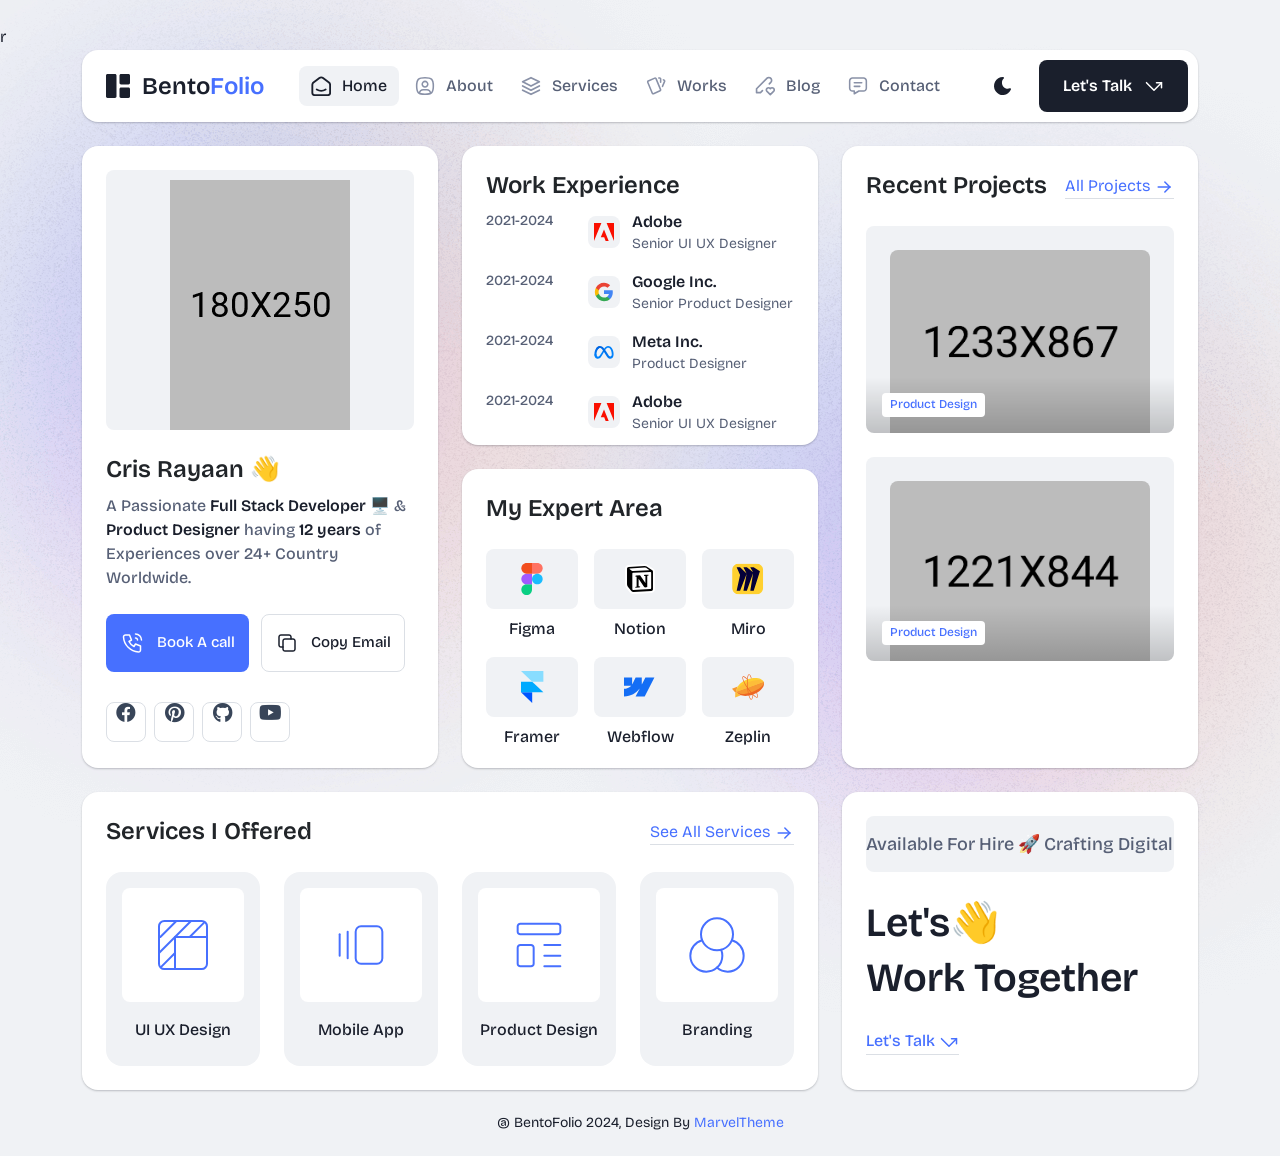
==== commit 5f2a6ed1: "Update index.html" ====
--- a/index.html
+++ b/index.html
@@ -1,10 +1,10 @@
-<!DOCTYPE html>
+r<!DOCTYPE html>
 <html lang="en">
 
 <head>
   <meta charset="UTF-8">
   <meta http-equiv="X-UA-Compatible" content="IE=edge">
-  <title>Bentofolio - Bootstrap Personal Portfolio Template</title>
+  <title>Andre Afrillian - Data Analyst Portfolio</title>
   <meta name="description" content="Bentofolio - Bootstrap Personal Portfolio Template">
   <meta name="viewport" content="width=device-width, initial-scale=1">
 
@@ -664,4 +664,4 @@
   <script src="assets/js/script.js"></script>
 </body>
 
-</html>+</html>
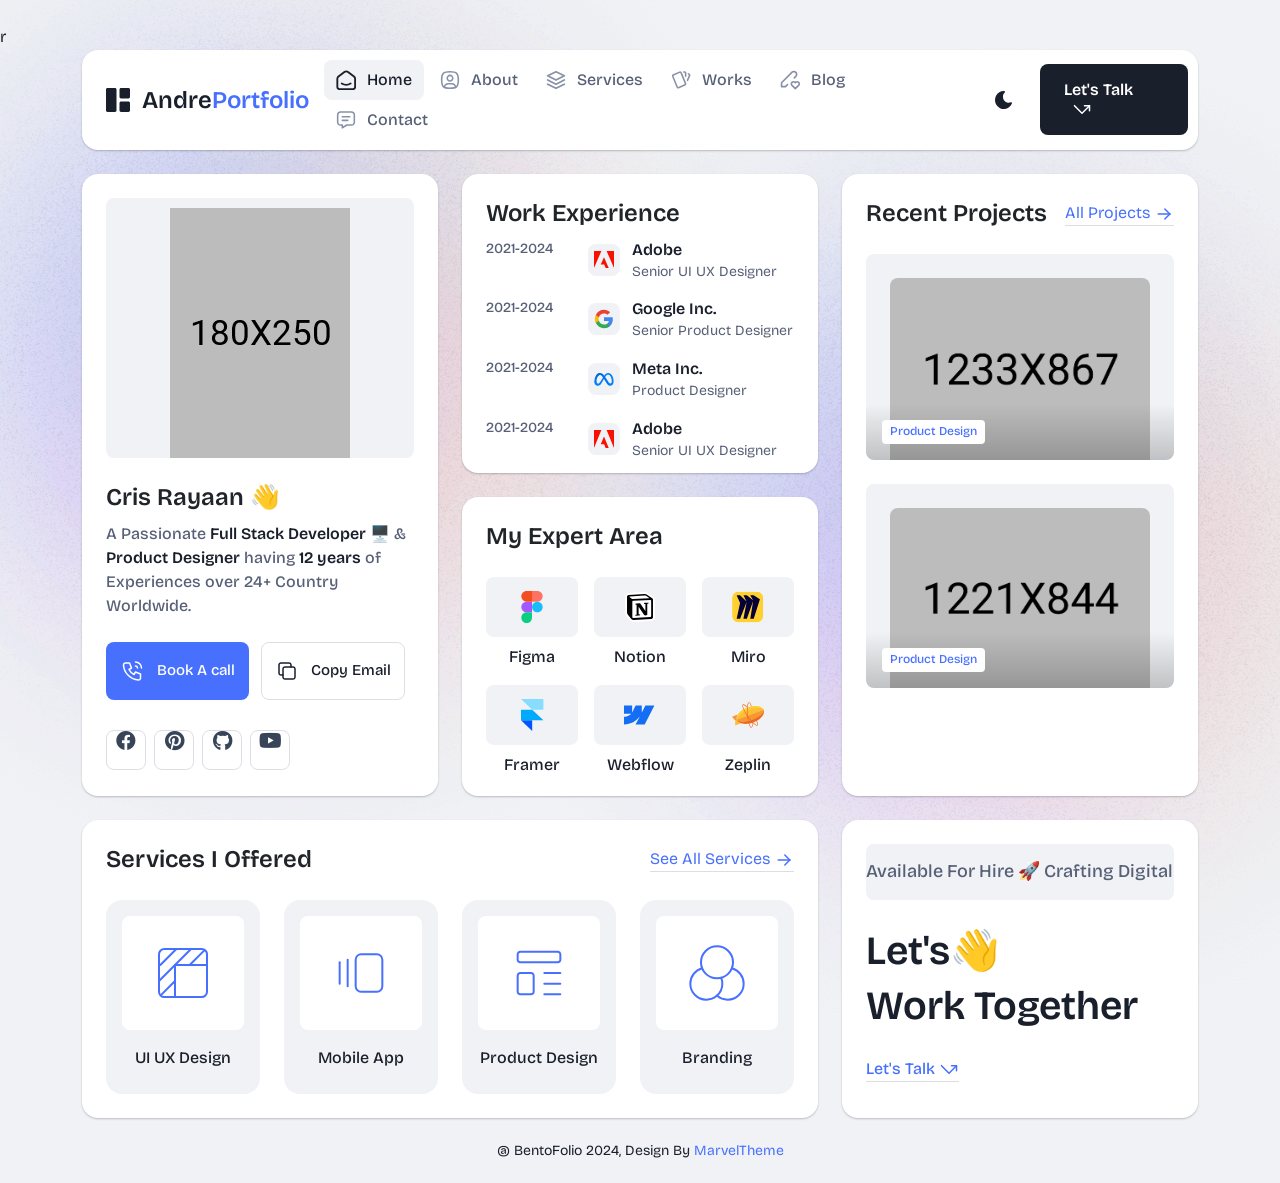
==== commit 72e4ee46: "Update index.html" ====
--- a/index.html
+++ b/index.html
@@ -5,7 +5,7 @@
   <meta charset="UTF-8">
   <meta http-equiv="X-UA-Compatible" content="IE=edge">
   <title>Andre Afrillian - Data Analyst Portfolio</title>
-  <meta name="description" content="Bentofolio - Bootstrap Personal Portfolio Template">
+  <meta name="description" content="Andre Afrillian - Data Analyst Portfolio">
   <meta name="viewport" content="width=device-width, initial-scale=1">
 
   <link rel="shortcut icon" type="image/x-icon" href="assets/img/favicon.svg">
@@ -36,7 +36,7 @@
                     d="M0 1.5C0 1.10218 0.158035 0.720644 0.43934 0.43934C0.720644 0.158035 1.10218 0 1.5 0L9 0C9.39782 0 9.77936 0.158035 10.0607 0.43934C10.342 0.720644 10.5 1.10218 10.5 1.5V22.5C10.5 22.8978 10.342 23.2794 10.0607 23.5607C9.77936 23.842 9.39782 24 9 24H1.5C1.10218 24 0.720644 23.842 0.43934 23.5607C0.158035 23.2794 0 22.8978 0 22.5V1.5ZM13.5 1.5C13.5 1.10218 13.658 0.720644 13.9393 0.43934C14.2206 0.158035 14.6022 0 15 0L22.5 0C22.8978 0 23.2794 0.158035 23.5607 0.43934C23.842 0.720644 24 1.10218 24 1.5V9C24 9.39782 23.842 9.77936 23.5607 10.0607C23.2794 10.342 22.8978 10.5 22.5 10.5H15C14.6022 10.5 14.2206 10.342 13.9393 10.0607C13.658 9.77936 13.5 9.39782 13.5 9V1.5ZM13.5 15C13.5 14.6022 13.658 14.2206 13.9393 13.9393C14.2206 13.658 14.6022 13.5 15 13.5H22.5C22.8978 13.5 23.2794 13.658 23.5607 13.9393C23.842 14.2206 24 14.6022 24 15V22.5C24 22.8978 23.842 23.2794 23.5607 23.5607C23.2794 23.842 22.8978 24 22.5 24H15C14.6022 24 14.2206 23.842 13.9393 23.5607C13.658 23.2794 13.5 22.8978 13.5 22.5V15Z"
                     class="logo-icon" />
                 </svg>
-                <span>Bento<span class="primary">Folio</span></span>
+                <span>Andre<span class="primary">Portfolio</span></span>
               </a>
             </div>
             <div class="navbar-main d-flex flex-grow-1">
@@ -47,7 +47,7 @@
                       d="M0 1.5C0 1.10218 0.158035 0.720644 0.43934 0.43934C0.720644 0.158035 1.10218 0 1.5 0L9 0C9.39782 0 9.77936 0.158035 10.0607 0.43934C10.342 0.720644 10.5 1.10218 10.5 1.5V22.5C10.5 22.8978 10.342 23.2794 10.0607 23.5607C9.77936 23.842 9.39782 24 9 24H1.5C1.10218 24 0.720644 23.842 0.43934 23.5607C0.158035 23.2794 0 22.8978 0 22.5V1.5ZM13.5 1.5C13.5 1.10218 13.658 0.720644 13.9393 0.43934C14.2206 0.158035 14.6022 0 15 0L22.5 0C22.8978 0 23.2794 0.158035 23.5607 0.43934C23.842 0.720644 24 1.10218 24 1.5V9C24 9.39782 23.842 9.77936 23.5607 10.0607C23.2794 10.342 22.8978 10.5 22.5 10.5H15C14.6022 10.5 14.2206 10.342 13.9393 10.0607C13.658 9.77936 13.5 9.39782 13.5 9V1.5ZM13.5 15C13.5 14.6022 13.658 14.2206 13.9393 13.9393C14.2206 13.658 14.6022 13.5 15 13.5H22.5C22.8978 13.5 23.2794 13.658 23.5607 13.9393C23.842 14.2206 24 14.6022 24 15V22.5C24 22.8978 23.842 23.2794 23.5607 23.5607C23.2794 23.842 22.8978 24 22.5 24H15C14.6022 24 14.2206 23.842 13.9393 23.5607C13.658 23.2794 13.5 22.8978 13.5 22.5V15Z"
                       class="logo-icon" />
                   </svg>
-                  <span>Bento<span class="primary">Folio</span></span>
+                  <span>Andre<span class="primary">Portfolio</span></span>
                 </a>
               </div>
               <ul class="navbar-info mx-auto">
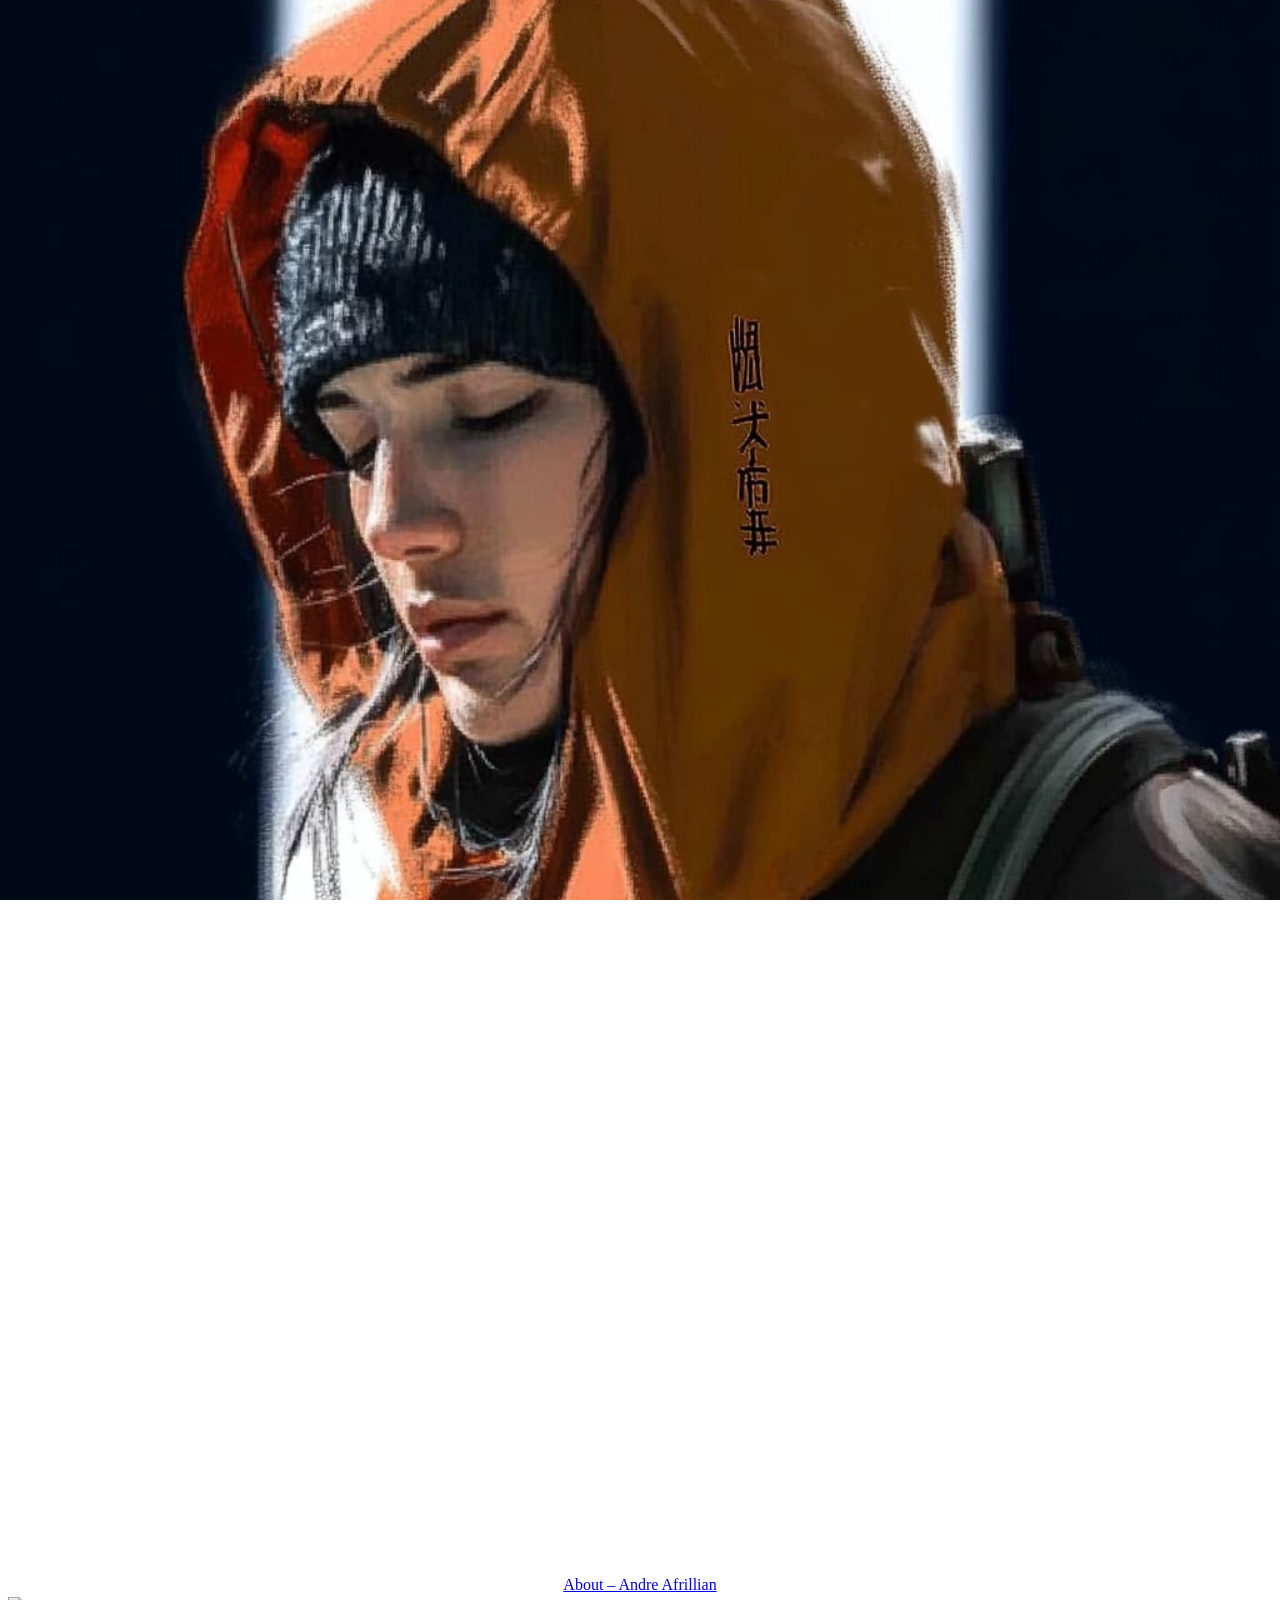
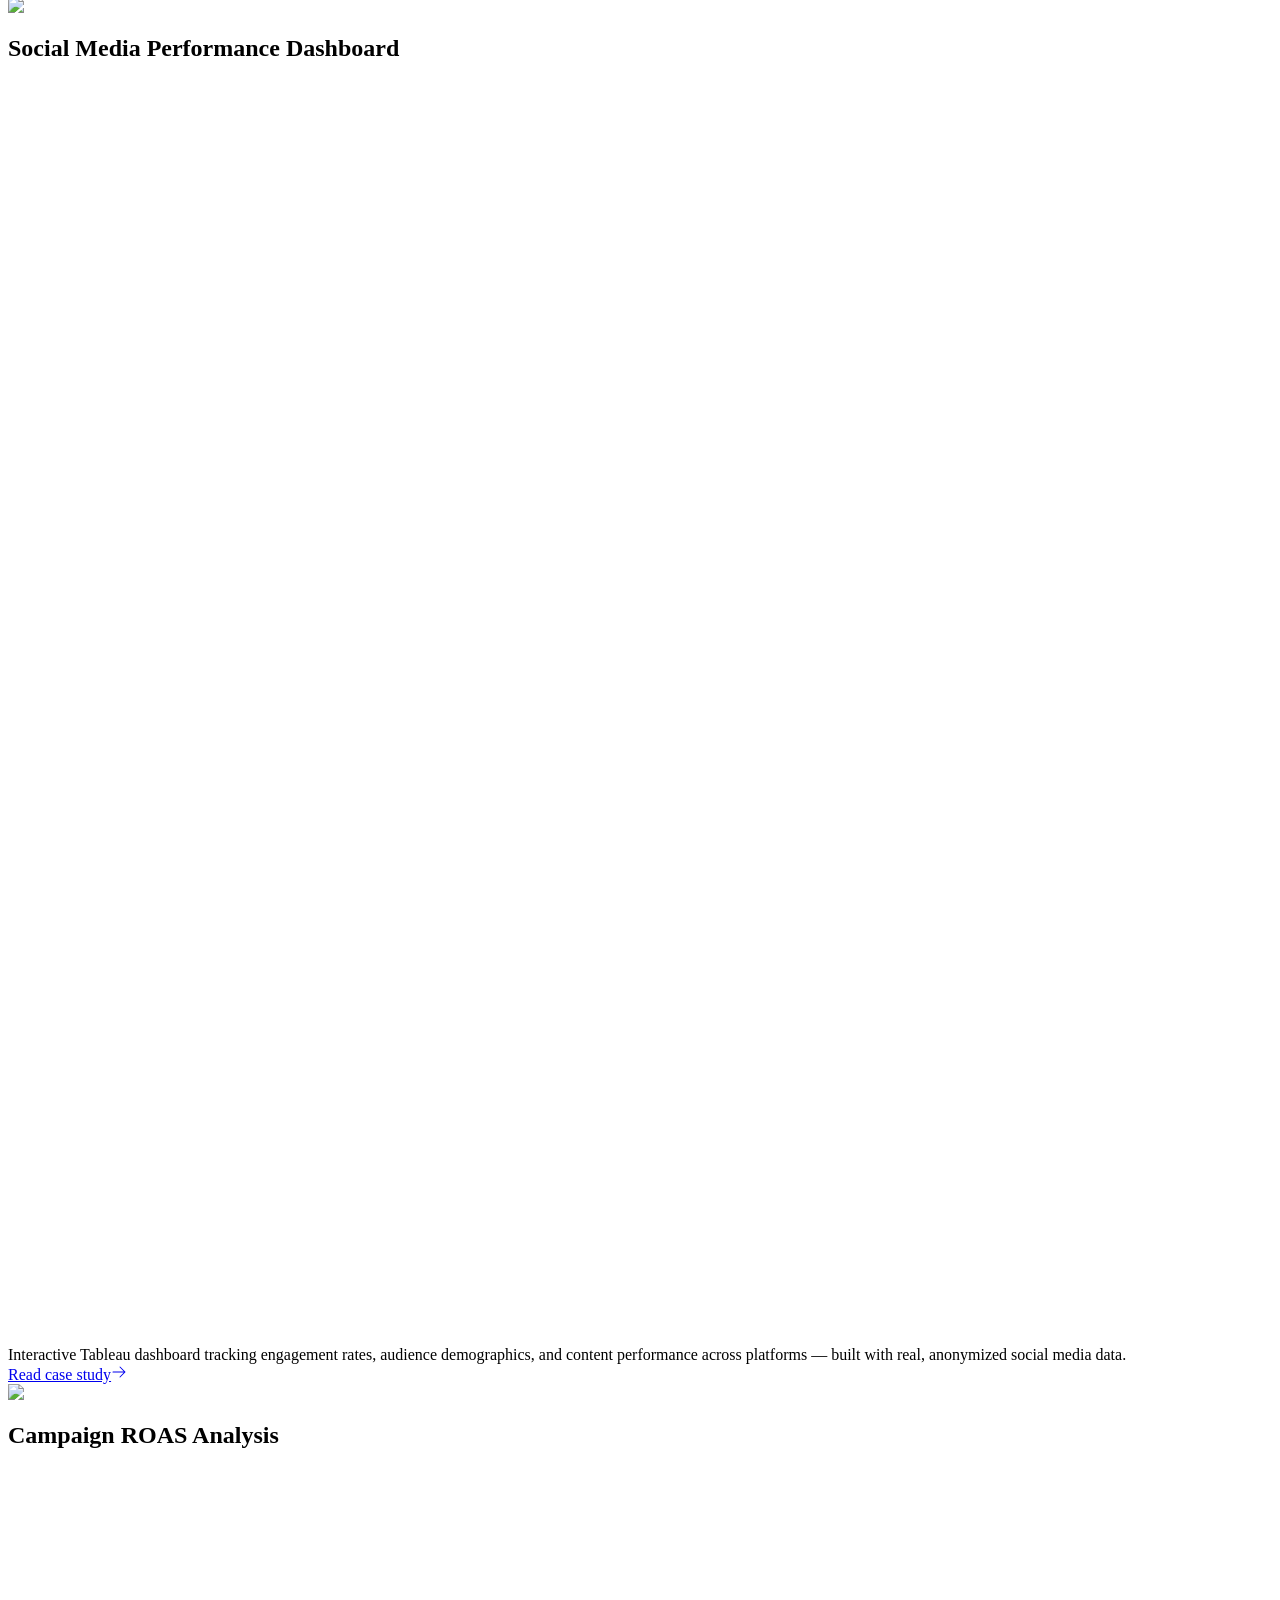
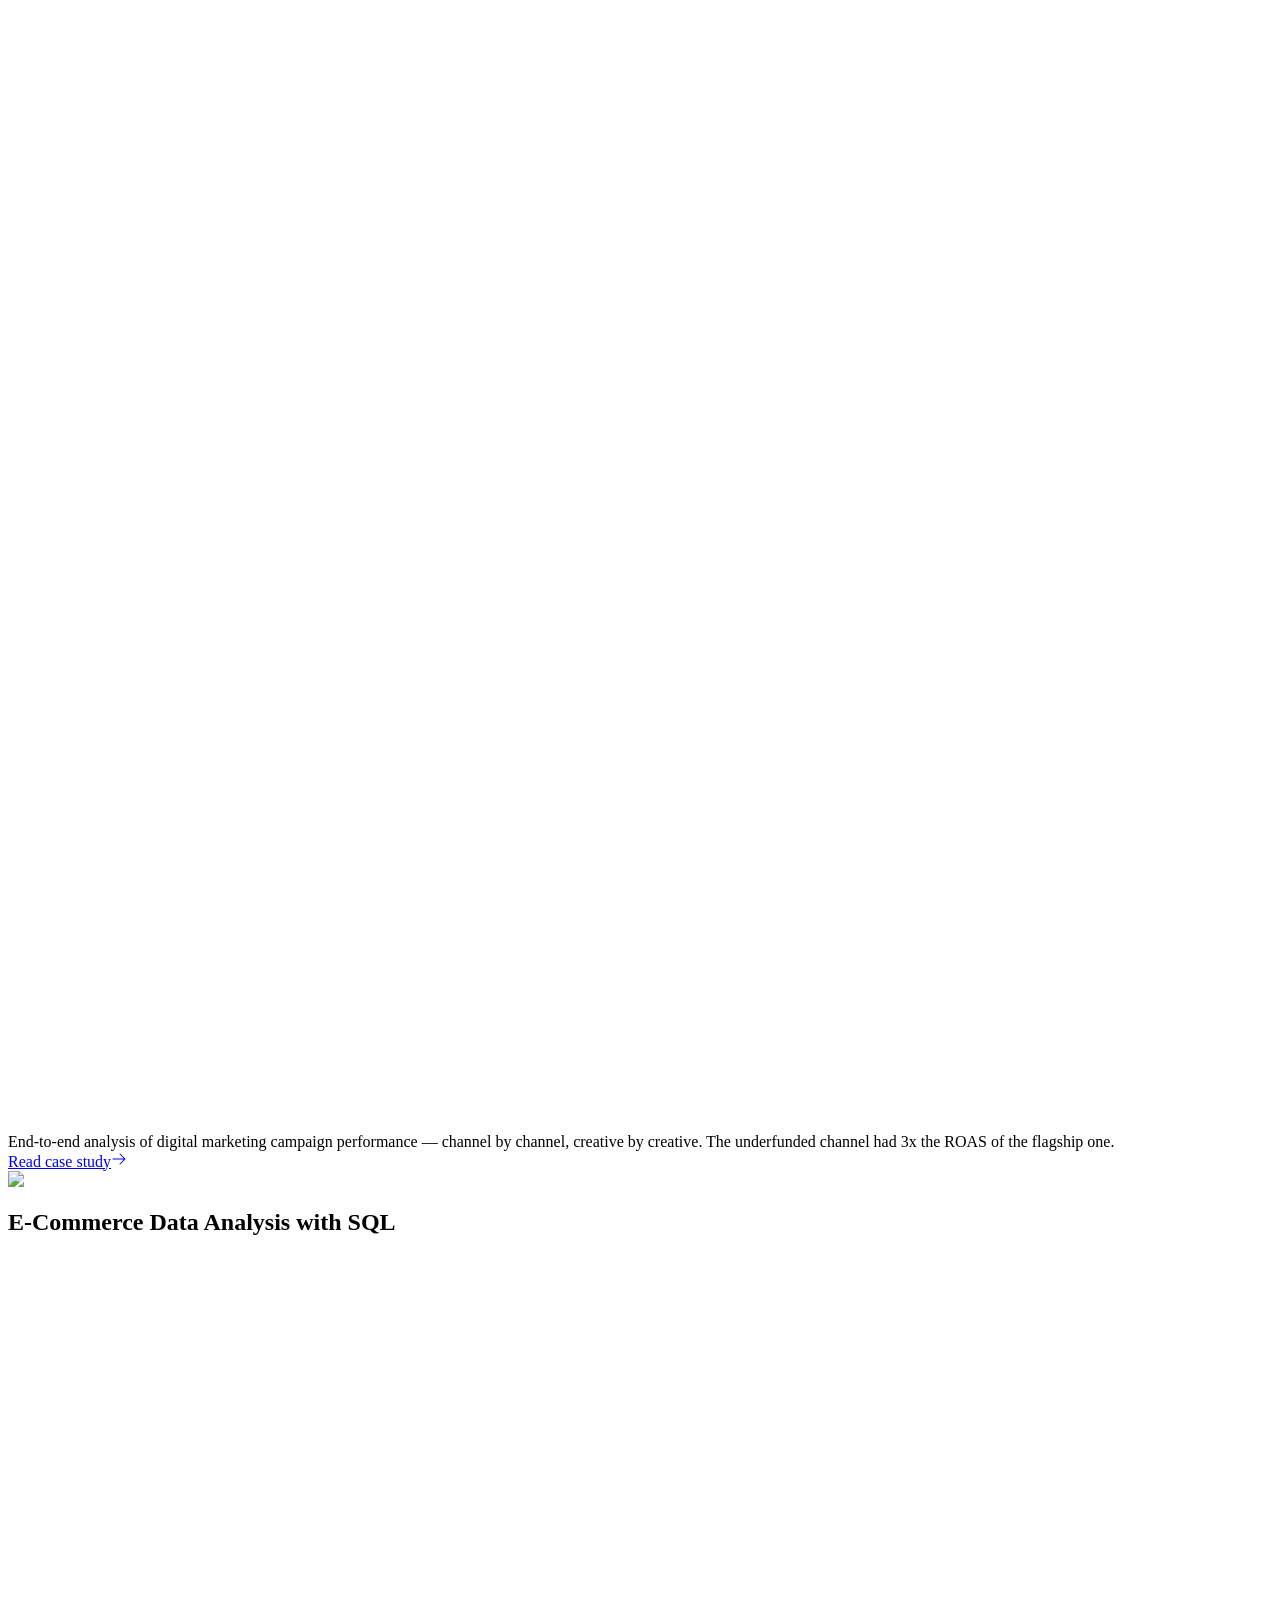
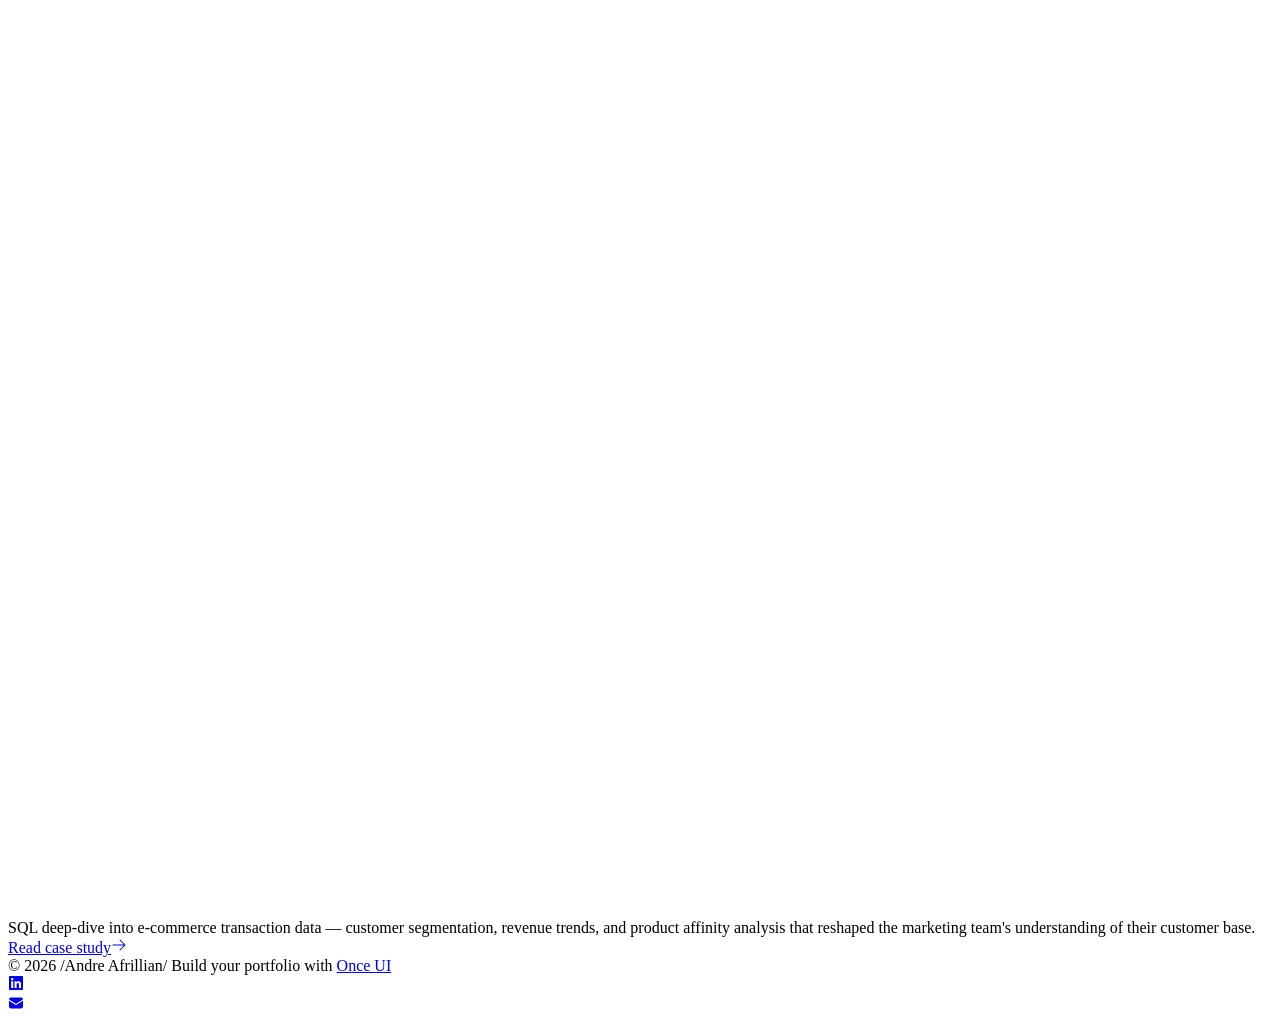
==== commit 3599fb8b: "Updates" ====
--- a/index.html
+++ b/index.html
@@ -1,667 +1,41 @@
-r<!DOCTYPE html>
-<html lang="en">
-
-<head>
-  <meta charset="UTF-8">
-  <meta http-equiv="X-UA-Compatible" content="IE=edge">
-  <title>Andre Afrillian - Data Analyst Portfolio</title>
-  <meta name="description" content="Andre Afrillian - Data Analyst Portfolio">
-  <meta name="viewport" content="width=device-width, initial-scale=1">
-
-  <link rel="shortcut icon" type="image/x-icon" href="assets/img/favicon.svg">
-  <!-- Place favicon.ico in the root directory -->
-
-  <!-- CSS here -->
-  <link rel="stylesheet" href="assets/css/bootstrap.min.css">
-  <link rel="stylesheet" href="assets/fontawsome/css/all.min.css">
-  <link rel="stylesheet" href="assets/fontawsome/css/fontawesome.min.css">
-  <link rel="stylesheet" href="assets/css/slick.css">
-  <link rel="stylesheet" href="assets/css/magnific-popup.css">
-  <link rel="stylesheet" href="assets/css/style.css">
-  <link rel="stylesheet" href="assets/css/responsive.css">
-</head>
-
-<body>
-
-  <div id="page-content">
-    <!-- header part start -->
-    <header class="header-area">
-      <nav class="navbar">
-        <div class="container">
-          <div class="menu-container">
-            <div class="logo">
-              <a class="navbar-brand me-0" href="index.html">
-                <svg width="24" height="24" viewBox="0 0 24 24" fill="none" xmlns="http://www.w3.org/2000/svg">
-                  <path
-                    d="M0 1.5C0 1.10218 0.158035 0.720644 0.43934 0.43934C0.720644 0.158035 1.10218 0 1.5 0L9 0C9.39782 0 9.77936 0.158035 10.0607 0.43934C10.342 0.720644 10.5 1.10218 10.5 1.5V22.5C10.5 22.8978 10.342 23.2794 10.0607 23.5607C9.77936 23.842 9.39782 24 9 24H1.5C1.10218 24 0.720644 23.842 0.43934 23.5607C0.158035 23.2794 0 22.8978 0 22.5V1.5ZM13.5 1.5C13.5 1.10218 13.658 0.720644 13.9393 0.43934C14.2206 0.158035 14.6022 0 15 0L22.5 0C22.8978 0 23.2794 0.158035 23.5607 0.43934C23.842 0.720644 24 1.10218 24 1.5V9C24 9.39782 23.842 9.77936 23.5607 10.0607C23.2794 10.342 22.8978 10.5 22.5 10.5H15C14.6022 10.5 14.2206 10.342 13.9393 10.0607C13.658 9.77936 13.5 9.39782 13.5 9V1.5ZM13.5 15C13.5 14.6022 13.658 14.2206 13.9393 13.9393C14.2206 13.658 14.6022 13.5 15 13.5H22.5C22.8978 13.5 23.2794 13.658 23.5607 13.9393C23.842 14.2206 24 14.6022 24 15V22.5C24 22.8978 23.842 23.2794 23.5607 23.5607C23.2794 23.842 22.8978 24 22.5 24H15C14.6022 24 14.2206 23.842 13.9393 23.5607C13.658 23.2794 13.5 22.8978 13.5 22.5V15Z"
-                    class="logo-icon" />
-                </svg>
-                <span>Andre<span class="primary">Portfolio</span></span>
-              </a>
-            </div>
-            <div class="navbar-main d-flex flex-grow-1">
-              <div class="logo inner-logo d-block d-xl-none">
-                <a class="navbar-brand me-0" href="index.html">
-                  <svg width="24" height="24" viewBox="0 0 24 24" fill="none" xmlns="http://www.w3.org/2000/svg">
-                    <path
-                      d="M0 1.5C0 1.10218 0.158035 0.720644 0.43934 0.43934C0.720644 0.158035 1.10218 0 1.5 0L9 0C9.39782 0 9.77936 0.158035 10.0607 0.43934C10.342 0.720644 10.5 1.10218 10.5 1.5V22.5C10.5 22.8978 10.342 23.2794 10.0607 23.5607C9.77936 23.842 9.39782 24 9 24H1.5C1.10218 24 0.720644 23.842 0.43934 23.5607C0.158035 23.2794 0 22.8978 0 22.5V1.5ZM13.5 1.5C13.5 1.10218 13.658 0.720644 13.9393 0.43934C14.2206 0.158035 14.6022 0 15 0L22.5 0C22.8978 0 23.2794 0.158035 23.5607 0.43934C23.842 0.720644 24 1.10218 24 1.5V9C24 9.39782 23.842 9.77936 23.5607 10.0607C23.2794 10.342 22.8978 10.5 22.5 10.5H15C14.6022 10.5 14.2206 10.342 13.9393 10.0607C13.658 9.77936 13.5 9.39782 13.5 9V1.5ZM13.5 15C13.5 14.6022 13.658 14.2206 13.9393 13.9393C14.2206 13.658 14.6022 13.5 15 13.5H22.5C22.8978 13.5 23.2794 13.658 23.5607 13.9393C23.842 14.2206 24 14.6022 24 15V22.5C24 22.8978 23.842 23.2794 23.5607 23.5607C23.2794 23.842 22.8978 24 22.5 24H15C14.6022 24 14.2206 23.842 13.9393 23.5607C13.658 23.2794 13.5 22.8978 13.5 22.5V15Z"
-                      class="logo-icon" />
-                  </svg>
-                  <span>Andre<span class="primary">Portfolio</span></span>
-                </a>
-              </div>
-              <ul class="navbar-info mx-auto">
-                <li class="nav-item">
-                  <a class="nav-link active" aria-current="page" href="index.html">
-                    <svg class="nav-icon" viewBox="0 0 15 15" fill="none" xmlns="http://www.w3.org/2000/svg">
-                      <path
-                        d="M13.475 4.92481L9.03083 1.46814C8.64082 1.16473 8.1608 1 7.66667 1C7.17254 1 6.69251 1.16473 6.3025 1.46814L1.8575 4.92481C1.59037 5.13254 1.37424 5.39858 1.22563 5.7026C1.07701 6.00662 0.99984 6.34058 1 6.67897V12.679C1 13.121 1.17559 13.5449 1.48816 13.8575C1.80072 14.17 2.22464 14.3456 2.66667 14.3456H12.6667C13.1087 14.3456 13.5326 14.17 13.8452 13.8575C14.1577 13.5449 14.3333 13.121 14.3333 12.679V6.67897C14.3333 5.99314 14.0167 5.34564 13.475 4.92481Z"
-                        stroke-width="1.4" stroke-linecap="round" stroke-linejoin="round" />
-                      <path d="M10.9753 10.1665C9.13359 11.2773 6.14859 11.2773 4.30859 10.1665" stroke-width="1.4"
-                        stroke-linecap="round" stroke-linejoin="round" />
-                    </svg>
-                    <span>Home</span>
-                  </a>
-                </li>
-                <li class="nav-item">
-                  <a class="nav-link" href="about.html">
-                    <svg class="nav-icon" viewBox="0 0 18 18" fill="none" xmlns="http://www.w3.org/2000/svg">
-                      <path
-                        d="M9 9.8335C9.66304 9.8335 10.2989 9.5701 10.7678 9.10126C11.2366 8.63242 11.5 7.99654 11.5 7.3335C11.5 6.67045 11.2366 6.03457 10.7678 5.56573C10.2989 5.09689 9.66304 4.8335 9 4.8335C8.33696 4.8335 7.70107 5.09689 7.23223 5.56573C6.76339 6.03457 6.5 6.67045 6.5 7.3335C6.5 7.99654 6.76339 8.63242 7.23223 9.10126C7.70107 9.5701 8.33696 9.8335 9 9.8335Z"
-                        stroke-width="1.4" stroke-linecap="round" stroke-linejoin="round" />
-                      <path
-                        d="M9 1.5C15 1.5 16.5 3 16.5 9C16.5 15 15 16.5 9 16.5C3 16.5 1.5 15 1.5 9C1.5 3 3 1.5 9 1.5Z"
-                        stroke-width="1.4" stroke-linecap="round" stroke-linejoin="round" />
-                      <path
-                        d="M4 15.7085V15.6668C4 14.7828 4.35119 13.9349 4.97631 13.3098C5.60143 12.6847 6.44928 12.3335 7.33333 12.3335H10.6667C11.5507 12.3335 12.3986 12.6847 13.0237 13.3098C13.6488 13.9349 14 14.7828 14 15.6668V15.7085"
-                        stroke-width="1.4" stroke-linecap="round" stroke-linejoin="round" />
-                    </svg>
-                    About
-                  </a>
-                </li>
-                <li class="nav-item">
-                  <a class="nav-link" href="services.html">
-                    <svg class="nav-icon" viewBox="0 0 16 16" fill="none" xmlns="http://www.w3.org/2000/svg">
-                      <path d="M7.99967 1.3335L1.33301 4.66683L7.99967 8.00016L14.6663 4.66683L7.99967 1.3335Z"
-                        stroke-width="1.4" stroke-linecap="round" stroke-linejoin="round" />
-                      <path d="M1.33301 8L7.99967 11.3333L14.6663 8" stroke-width="1.4" stroke-linecap="round"
-                        stroke-linejoin="round" />
-                      <path d="M1.33301 11.3335L7.99967 14.6668L14.6663 11.3335" stroke-width="1.4"
-                        stroke-linecap="round" stroke-linejoin="round" />
-                    </svg>
-                    Services
-                  </a>
-                </li>
-                <li class="nav-item">
-                  <a class="nav-link" href="portfolio.html">
-                    <svg class="nav-icon" viewBox="0 0 18 17" fill="none" xmlns="http://www.w3.org/2000/svg">
-                      <path
-                        d="M2.00326 3.99733L7.95159 1.40649C8.04974 1.36442 8.15533 1.34243 8.26212 1.34181C8.3689 1.34119 8.47473 1.36196 8.57337 1.40289C8.67201 1.44382 8.76145 1.50408 8.83642 1.58013C8.9114 1.65617 8.97039 1.74646 9.00992 1.84566L13.1133 11.764C13.1985 11.9651 13.2014 12.1917 13.1213 12.3949C13.0412 12.5982 12.8845 12.7618 12.6849 12.8507L6.73742 15.4415C6.63922 15.4837 6.53356 15.5058 6.42668 15.5065C6.3198 15.5072 6.21387 15.4864 6.11514 15.4455C6.0164 15.4046 5.92688 15.3442 5.85184 15.2681C5.7768 15.192 5.71778 15.1016 5.67826 15.0023L1.57492 5.08316C1.48963 4.88204 1.48673 4.65546 1.56684 4.45222C1.64696 4.24898 1.80367 4.08616 2.00326 3.99733Z"
-                        stroke-width="1.4" stroke-linecap="round" stroke-linejoin="round" />
-                      <path
-                        d="M11.5 1.3335H12.3333C12.5543 1.3335 12.7663 1.42129 12.9226 1.57757C13.0789 1.73385 13.1667 1.94582 13.1667 2.16683V5.0835"
-                        stroke-width="1.4" stroke-linecap="round" stroke-linejoin="round" />
-                      <path
-                        d="M15.6663 3C15.8863 3.09333 16.0997 3.18083 16.3063 3.2625C16.5098 3.34882 16.6706 3.51241 16.7534 3.71729C16.8362 3.92217 16.8343 4.15155 16.748 4.355L14.833 8.83334"
-                        stroke-width="1.4" stroke-linecap="round" stroke-linejoin="round" />
-                    </svg>
-                    Works
-                  </a>
-                </li>
-                <li class="nav-item">
-                  <a class="nav-link" href="blog.html">
-                    <svg class="nav-icon" viewBox="0 0 17 16" fill="none" xmlns="http://www.w3.org/2000/svg">
-                      <path
-                        d="M12.1663 6.16676L13.4163 4.91676C13.6352 4.69789 13.8088 4.43805 13.9273 4.15208C14.0457 3.86612 14.1067 3.55962 14.1067 3.25009C14.1067 2.94056 14.0457 2.63406 13.9273 2.3481C13.8088 2.06213 13.6352 1.80229 13.4163 1.58342C13.1975 1.36455 12.9376 1.19094 12.6517 1.07248C12.3657 0.954033 12.0592 0.893066 11.7497 0.893066C11.4401 0.893066 11.1336 0.954033 10.8477 1.07248C10.5617 1.19094 10.3019 1.36455 10.083 1.58342L1.33301 10.3334V13.6668H4.66634L6.33301 12.0001"
-                        stroke-width="1.4" stroke-linecap="round" stroke-linejoin="round" />
-                      <path
-                        d="M13.0004 15.3335L15.7921 12.5968C15.9633 12.4307 16.0995 12.232 16.1926 12.0124C16.2857 11.7927 16.3339 11.5567 16.3343 11.3181C16.3347 11.0796 16.2873 10.8434 16.1948 10.6235C16.1024 10.4035 15.9669 10.2044 15.7963 10.0377C15.448 9.69712 14.9806 9.50602 14.4935 9.50509C14.0065 9.50415 13.5383 9.69346 13.1888 10.0327L13.0021 10.216L12.8163 10.0327C12.4681 9.69237 12.0008 9.50143 11.5139 9.50049C11.0271 9.49956 10.5591 9.68871 10.2096 10.0277C10.0383 10.1937 9.9021 10.3924 9.80891 10.612C9.71572 10.8316 9.66746 11.0677 9.667 11.3062C9.66653 11.5447 9.71386 11.781 9.80619 12.0009C9.89853 12.2209 10.034 12.4201 10.2046 12.5868L13.0004 15.3335Z"
-                        stroke-width="1.4" stroke-linecap="round" stroke-linejoin="round" />
-                    </svg>
-                    Blog
-                  </a>
-                </li>
-                <li class="nav-item">
-                  <a class="nav-link" href="contact.html">
-                    <svg class="nav-icon" viewBox="0 0 18 17" fill="none" xmlns="http://www.w3.org/2000/svg">
-                      <path d="M5.66699 5.5H12.3337" stroke-width="1.4" stroke-linecap="round"
-                        stroke-linejoin="round" />
-                      <path d="M5.66699 8.8335H10.667" stroke-width="1.4" stroke-linecap="round"
-                        stroke-linejoin="round" />
-                      <path
-                        d="M14 1.3335C14.663 1.3335 15.2989 1.59689 15.7678 2.06573C16.2366 2.53457 16.5 3.17045 16.5 3.8335V10.5002C16.5 11.1632 16.2366 11.7991 15.7678 12.2679C15.2989 12.7368 14.663 13.0002 14 13.0002H9.83333L5.66667 15.5002V13.0002H4C3.33696 13.0002 2.70107 12.7368 2.23223 12.2679C1.76339 11.7991 1.5 11.1632 1.5 10.5002V3.8335C1.5 3.17045 1.76339 2.53457 2.23223 2.06573C2.70107 1.59689 3.33696 1.3335 4 1.3335H14Z"
-                        stroke-width="1.4" stroke-linecap="round" stroke-linejoin="round" />
-                    </svg>
-                    Contact
-                  </a>
-                </li>
-              </ul>
-              <div class="header-right-info d-flex align-items-center">
-                <button class="theme-control-btn">
-                  <span class="dark">
-                    <svg width="24" height="24" viewBox="0 0 24 24" fill="none" xmlns="http://www.w3.org/2000/svg">
-                      <path
-                        d="M11.8005 3C10.207 3.0003 8.64356 3.44286 7.27683 4.28049C5.91011 5.11811 4.79139 6.31937 4.04002 7.75612C3.28865 9.19288 2.93281 10.8112 3.01046 12.4386C3.08811 14.0659 3.59633 15.6411 4.48091 16.9963C5.3655 18.3514 6.59326 19.4356 8.03324 20.1333C9.47322 20.8309 11.0714 21.1157 12.6573 20.9574C14.2432 20.7991 15.7573 20.2036 17.0381 19.2344C18.319 18.2652 19.3185 16.9587 19.9301 15.4542C20.2302 14.7162 19.5111 13.9746 18.7875 14.2752C17.5475 14.7888 16.1706 14.8418 14.8963 14.425C13.622 14.0082 12.5308 13.1479 11.8126 11.9937C11.0943 10.8396 10.7943 9.4645 10.9648 8.10764C11.1353 6.75077 11.7655 5.49792 12.7458 4.5669L12.8136 4.4949C13.2986 3.9279 12.913 3.0072 12.1464 3.0072H11.9122L11.8524 3.0018L11.7996 3H11.8005Z"
-                        fill="#1A1F2C" />
-                    </svg>
-                    <small class="theme-text d-block d-xl-none">Change appearance</small>
-                  </span>
-                  <span class="light">
-                    <svg width="24" height="24" viewBox="0 0 24 24" fill="none" xmlns="http://www.w3.org/2000/svg">
-                      <path
-                        d="M12 19C12.2449 19 12.4813 19.09 12.6644 19.2527C12.8474 19.4155 12.9643 19.6397 12.993 19.883L13 20V21C12.9997 21.2549 12.9021 21.5 12.7272 21.6854C12.5522 21.8707 12.313 21.9822 12.0586 21.9972C11.8042 22.0121 11.5536 21.9293 11.3582 21.7657C11.1627 21.6021 11.0371 21.3701 11.007 21.117L11 21V20C11 19.7348 11.1054 19.4804 11.2929 19.2929C11.4804 19.1054 11.7348 19 12 19Z"
-                        fill="#FD7E41" />
-                      <path
-                        d="M18.3127 16.9099L18.4067 16.9929L19.1067 17.6929C19.2861 17.8729 19.3902 18.1144 19.398 18.3683C19.4057 18.6223 19.3165 18.8697 19.1485 19.0602C18.9804 19.2508 18.7462 19.3702 18.4933 19.3943C18.2403 19.4184 17.9877 19.3454 17.7867 19.1899L17.6927 19.1069L16.9927 18.4069C16.8202 18.2347 16.7165 18.0053 16.7012 17.7619C16.6859 17.5186 16.76 17.278 16.9097 17.0855C17.0593 16.893 17.2741 16.7618 17.5137 16.7166C17.7533 16.6713 18.0012 16.7152 18.2107 16.8399L18.3127 16.9099Z"
-                        fill="#FD7E41" />
-                      <path
-                        d="M7.00747 16.993C7.17965 17.1652 7.28308 17.3943 7.29836 17.6373C7.31364 17.8803 7.23972 18.1206 7.09047 18.313L7.00747 18.407L6.30747 19.107C6.12751 19.2863 5.88604 19.3905 5.63209 19.3982C5.37814 19.406 5.13076 19.3168 4.94019 19.1487C4.74963 18.9807 4.63017 18.7464 4.60607 18.4935C4.58198 18.2406 4.65506 17.988 4.81047 17.787L4.89347 17.693L5.59347 16.993C5.781 16.8055 6.03531 16.7002 6.30047 16.7002C6.56563 16.7002 6.81994 16.8055 7.00747 16.993Z"
-                        fill="#FD7E41" />
-                      <path
-                        d="M3.99987 11C4.25475 11.0003 4.4999 11.0979 4.68524 11.2728C4.87057 11.4478 4.9821 11.687 4.99704 11.9414C5.01198 12.1958 4.92919 12.4464 4.7656 12.6418C4.60201 12.8373 4.36996 12.9629 4.11687 12.993L3.99987 13H2.99987C2.74499 12.9997 2.49984 12.9021 2.3145 12.7272C2.12916 12.5522 2.01763 12.313 2.0027 12.0586C1.98776 11.8042 2.07054 11.5536 2.23413 11.3582C2.39772 11.1627 2.62977 11.0371 2.88287 11.007L2.99987 11H3.99987Z"
-                        fill="#FD7E41" />
-                      <path
-                        d="M20.9999 11C21.2547 11.0003 21.4999 11.0979 21.6852 11.2728C21.8706 11.4478 21.9821 11.687 21.997 11.9414C22.012 12.1958 21.9292 12.4464 21.7656 12.6418C21.602 12.8373 21.37 12.9629 21.1169 12.993L20.9999 13H19.9999C19.745 12.9997 19.4998 12.9021 19.3145 12.7272C19.1292 12.5522 19.0176 12.313 19.0027 12.0586C18.9878 11.8042 19.0705 11.5536 19.2341 11.3582C19.3977 11.1627 19.6298 11.0371 19.8829 11.007L19.9999 11H20.9999Z"
-                        fill="#FD7E41" />
-                      <path
-                        d="M6.21264 4.80985L6.30664 4.89285L7.00664 5.59285C7.18599 5.77281 7.29011 6.01429 7.29787 6.26824C7.30562 6.52219 7.21642 6.76957 7.04839 6.96013C6.88036 7.1507 6.64609 7.27016 6.39316 7.29425C6.14024 7.31834 5.88763 7.24526 5.68664 7.08985L5.59264 7.00685L4.89264 6.30685C4.72073 6.13453 4.61757 5.90543 4.6025 5.66248C4.58744 5.41954 4.6615 5.17945 4.8108 4.98721C4.9601 4.79497 5.1744 4.66378 5.41351 4.61824C5.65262 4.57271 5.90013 4.61594 6.10964 4.73985L6.21264 4.80985Z"
-                        fill="#FD7E41" />
-                      <path
-                        d="M19.1071 4.89288C19.2793 5.06508 19.3827 5.29418 19.398 5.5372C19.4132 5.78023 19.3393 6.02048 19.1901 6.21288L19.1071 6.30688L18.4071 7.00688C18.2271 7.18623 17.9856 7.29036 17.7317 7.29811C17.4777 7.30587 17.2304 7.21667 17.0398 7.04864C16.8492 6.8806 16.7298 6.64633 16.7057 6.39341C16.6816 6.14049 16.7547 5.88788 16.9101 5.68688L16.9931 5.59288L17.6931 4.89288C17.8806 4.70541 18.1349 4.6001 18.4001 4.6001C18.6652 4.6001 18.9196 4.70541 19.1071 4.89288Z"
-                        fill="#FD7E41" />
-                      <path
-                        d="M12 2C12.2449 2.00003 12.4813 2.08996 12.6644 2.25272C12.8474 2.41547 12.9643 2.63975 12.993 2.883L13 3V4C12.9997 4.25488 12.9021 4.50003 12.7272 4.68537C12.5522 4.8707 12.313 4.98223 12.0586 4.99717C11.8042 5.01211 11.5536 4.92933 11.3582 4.76573C11.1627 4.60214 11.0371 4.3701 11.007 4.117L11 4V3C11 2.73478 11.1054 2.48043 11.2929 2.29289C11.4804 2.10536 11.7348 2 12 2Z"
-                        fill="#FD7E41" />
-                      <path
-                        d="M12 7C12.9797 6.99994 13.9378 7.28769 14.7553 7.8275C15.5729 8.36731 16.2138 9.1354 16.5986 10.0364C16.9833 10.9373 17.0949 11.9315 16.9195 12.8953C16.7441 13.8592 16.2893 14.7502 15.6118 15.4579C14.9343 16.1655 14.0638 16.6585 13.1085 16.8756C12.1532 17.0928 11.1552 17.0245 10.2383 16.6793C9.3215 16.334 8.52629 15.7271 7.95146 14.9338C7.37663 14.1405 7.04752 13.1958 7.005 12.217L7 12L7.005 11.783C7.06092 10.4958 7.61161 9.27978 8.54222 8.38866C9.47284 7.49754 10.7115 7.00007 12 7Z"
-                        fill="#FD7E41" />
-                    </svg>
-                    <small class="theme-text d-block d-xl-none">Change appearance</small>
-                  </span>
-                </button>
-                <a href="contact.html" class="lets-talk-btn">
-                  Let's Talk
-                  <svg class="icon" width="20" height="20" viewBox="0 0 20 20" fill="none"
-                    xmlns="http://www.w3.org/2000/svg">
-                    <path d="M17.5 11.6665V6.6665H12.5" stroke="white" stroke-width="1.5" stroke-linecap="round"
-                      stroke-linejoin="round" />
-                    <path d="M17.5 6.6665L10 14.1665L2.5 6.6665" stroke="white" stroke-width="1.5"
-                      stroke-linecap="round" stroke-linejoin="round" />
-                  </svg>
-                </a>
-              </div>
-            </div>
-            <div class="mobile-menu-overlay d-block d-lg-none"></div>
-            <div class="mobile-menu-control-bar d-block d-xl-none">
-              <button class="mobile-menu-control-bar">
-                <i class="fas fa-bars"></i>
-              </button>
-            </div>
-          </div>
-        </div>
-      </nav>
-    </header>
-    <!-- header part end -->
-
-    <!-- main area part start -->
-    <main>
-      <section class="home-area">
-        <div class="container">
-          <div class="row g-4">
-            <div class="col-xl-4">
-              <div class="card profile-card">
-                <div class="card-body">
-                  <div class="image text-center">
-                    <img src="assets/img/images/profile.png" alt="profile">
-                  </div>
-                  <div class="text">
-                    <h3 class="card-title">Cris Rayaan 👋</h3>
-                    <p>A Passionate <span>Full Stack Developer</span> 🖥️ & <span>Product Designer</span> having
-                      <span>12
-                        years</span> of Experiences over 24+
-                      Country Worldwide.</p>
-                    <div class="common-button-groups">
-                      <a class="btn btn-call" href="#">
-                        <svg class="icon" width="25" height="24" viewBox="0 0 25 24" fill="none"
-                          xmlns="http://www.w3.org/2000/svg">
-                          <path
-                            d="M5.5 4H9.5L11.5 9L9 10.5C10.071 12.6715 11.8285 14.429 14 15.5L15.5 13L20.5 15V19C20.5 19.5304 20.2893 20.0391 19.9142 20.4142C19.5391 20.7893 19.0304 21 18.5 21C14.5993 20.763 10.9202 19.1065 8.15683 16.3432C5.3935 13.5798 3.73705 9.90074 3.5 6C3.5 5.46957 3.71071 4.96086 4.08579 4.58579C4.46086 4.21071 4.96957 4 5.5 4Z"
-                            stroke="white" stroke-width="1.5" stroke-linecap="round" stroke-linejoin="round" />
-                          <path
-                            d="M15.5 7C16.0304 7 16.5391 7.21071 16.9142 7.58579C17.2893 7.96086 17.5 8.46957 17.5 9"
-                            stroke="white" stroke-width="1.5" stroke-linecap="round" stroke-linejoin="round" />
-                          <path d="M15.5 3C17.0913 3 18.6174 3.63214 19.7426 4.75736C20.8679 5.88258 21.5 7.4087 21.5 9"
-                            stroke="white" stroke-width="1.5" stroke-linecap="round" stroke-linejoin="round" />
-                        </svg>
-                        Book A call
-                      </a>
-                      <button class="btn btn-copy" data-clipboard-text="example@example.com">
-                        <svg class="icon" width="24" height="24" viewBox="0 0 24 24" fill="none"
-                          xmlns="http://www.w3.org/2000/svg">
-                          <path
-                            d="M8 10C8 9.46957 8.21071 8.96086 8.58579 8.58579C8.96086 8.21071 9.46957 8 10 8H18C18.5304 8 19.0391 8.21071 19.4142 8.58579C19.7893 8.96086 20 9.46957 20 10V18C20 18.5304 19.7893 19.0391 19.4142 19.4142C19.0391 19.7893 18.5304 20 18 20H10C9.46957 20 8.96086 19.7893 8.58579 19.4142C8.21071 19.0391 8 18.5304 8 18V10Z"
-                            stroke-width="1.5" stroke-linecap="round" stroke-linejoin="round" />
-                          <path
-                            d="M16 8V6C16 5.46957 15.7893 4.96086 15.4142 4.58579C15.0391 4.21071 14.5304 4 14 4H6C5.46957 4 4.96086 4.21071 4.58579 4.58579C4.21071 4.96086 4 5.46957 4 6V14C4 14.5304 4.21071 15.0391 4.58579 15.4142C4.96086 15.7893 5.46957 16 6 16H8"
-                            stroke-width="1.5" stroke-linecap="round" stroke-linejoin="round" />
-                        </svg>
-                        Copy Email
-                      </button>
-                    </div>
-                    <div class="social-media-icon">
-                      <ul class="list-unstyled">
-                        <li><a href="#"><i class="fab fa-facebook"></i></a></li>
-                        <li><a href="#"><i class="fab fa-pinterest"></i></a></li>
-                        <li><a href="#"><i class="fab fa-github"></i></a></li>
-                        <li><a href="#"><i class="fab fa-youtube"></i></a></li>
-                      </ul>
-                    </div>
-                  </div>
-                </div>
-              </div>
-            </div>
-            <div class="col-xl-4">
-              <div class="row g-4">
-                <div class="col-lg-12">
-                  <div class="card">
-                    <div class="card-body work-experiance-card">
-                      <h3 class="card-title">Work Experience</h3>
-                      <div class="work-experiance-main">
-                        <ul class="work-experiance-slider list-unstyled">
-                          <li>
-                            <div class="date">
-                              <p>2021-2024</p>
-                            </div>
-                            <div class="info">
-                              <div class="icon">
-                                <img src="assets/img/icons/adobe.svg" alt="adobe">
-                              </div>
-                              <div class="text">
-                                <h4 class="title">Adobe</h4>
-                                <h6 class="subtitle">Senior UI UX Designer</h6>
-                              </div>
-                            </div>
-                          </li>
-                          <li>
-                            <div class="date">
-                              <p>2021-2024</p>
-                            </div>
-                            <div class="info">
-                              <div class="icon">
-                                <img src="assets/img/icons/google.svg" alt="google">
-                              </div>
-                              <div class="text">
-                                <h4 class="title">Google Inc.
-                                </h4>
-                                <h6 class="subtitle">Senior Product Designer
-
-                                </h6>
-                              </div>
-                            </div>
-                          </li>
-                          <li>
-                            <div class="date">
-                              <p>2021-2024</p>
-                            </div>
-                            <div class="info">
-                              <div class="icon">
-                                <img src="assets/img/icons/meta.svg" alt="meta">
-                              </div>
-                              <div class="text">
-                                <h4 class="title">Meta Inc.
-                                </h4>
-                                <h6 class="subtitle">Product Designer
-                                </h6>
-                              </div>
-                            </div>
-                          </li>
-                          <li>
-                            <div class="date">
-                              <p>2021-2024</p>
-                            </div>
-                            <div class="info">
-                              <div class="icon">
-                                <img src="assets/img/icons/adobe.svg" alt="adobe">
-                              </div>
-                              <div class="text">
-                                <h4 class="title">Adobe</h4>
-                                <h6 class="subtitle">Senior UI UX Designer</h6>
-                              </div>
-                            </div>
-                          </li>
-                        </ul>
-                        <ul class="work-experiance-slider list-unstyled">
-                          <li>
-                            <div class="date">
-                              <p>2021-2024</p>
-                            </div>
-                            <div class="info">
-                              <div class="icon">
-                                <img src="assets/img/icons/adobe.svg" alt="adobe">
-                              </div>
-                              <div class="text">
-                                <h4 class="title">Adobe</h4>
-                                <h6 class="subtitle">Senior UI UX Designer</h6>
-                              </div>
-                            </div>
-                          </li>
-                          <li>
-                            <div class="date">
-                              <p>2021-2024</p>
-                            </div>
-                            <div class="info">
-                              <div class="icon">
-                                <img src="assets/img/icons/google.svg" alt="google">
-                              </div>
-                              <div class="text">
-                                <h4 class="title">Google Inc.
-                                </h4>
-                                <h6 class="subtitle">Senior Product Designer
-
-                                </h6>
-                              </div>
-                            </div>
-                          </li>
-                          <li>
-                            <div class="date">
-                              <p>2021-2024</p>
-                            </div>
-                            <div class="info">
-                              <div class="icon">
-                                <img src="assets/img/icons/meta.svg" alt="meta">
-                              </div>
-                              <div class="text">
-                                <h4 class="title">Meta Inc.
-                                </h4>
-                                <h6 class="subtitle">Product Designer
-                                </h6>
-                              </div>
-                            </div>
-                          </li>
-                          <li>
-                            <div class="date">
-                              <p>2021-2024</p>
-                            </div>
-                            <div class="info">
-                              <div class="icon">
-                                <img src="assets/img/icons/adobe.svg" alt="adobe">
-                              </div>
-                              <div class="text">
-                                <h4 class="title">Adobe</h4>
-                                <h6 class="subtitle">Senior UI UX Designer</h6>
-                              </div>
-                            </div>
-                          </li>
-                        </ul>
-                      </div>
-                    </div>
-                  </div>
-                </div>
-                <div class="col-lg-12">
-                  <div class="card expertise-card">
-                    <div class="card-body">
-                      <h3 class="card-title">My Expert Area
-                      </h3>
-                      <div class="expertise-main mt-24">
-                        <div class="row g-3">
-                          <div class="col-xl-4 col-md-4 col-sm-6 col-6">
-                            <div class="expertise-item">
-                              <div class="image text-center">
-                                <img src="assets/img/icons/figma.svg" alt="figma">
-                              </div>
-                              <div class="text">
-                                <h4 class="title">Figma</h4>
-                              </div>
-                            </div>
-                          </div>
-                          <div class="col-xl-4 col-md-4 col-sm-6 col-6">
-                            <div class="expertise-item">
-                              <div class="image text-center">
-                                <img src="assets/img/icons/notion.svg" alt="notion">
-                              </div>
-                              <div class="text">
-                                <h4 class="title">Notion</h4>
-                              </div>
-                            </div>
-                          </div>
-                          <div class="col-xl-4 col-md-4 col-sm-6 col-6">
-                            <div class="expertise-item">
-                              <div class="image text-center">
-                                <img src="assets/img/icons/mico.svg" alt="micro">
-                              </div>
-                              <div class="text">
-                                <h4 class="title">Miro</h4>
-                              </div>
-                            </div>
-                          </div>
-                          <div class="col-xl-4 col-md-4 col-sm-6 col-6">
-                            <div class="expertise-item">
-                              <div class="image text-center">
-                                <img src="assets/img/icons/framer.svg" alt="framer">
-                              </div>
-                              <div class="text">
-                                <h4 class="title">Framer</h4>
-                              </div>
-                            </div>
-                          </div>
-                          <div class="col-xl-4 col-md-4 col-sm-6 col-6">
-                            <div class="expertise-item">
-                              <div class="image text-center">
-                                <img src="assets/img/icons/webflow.svg" alt="webflow">
-                              </div>
-                              <div class="text">
-                                <h4 class="title">Webflow</h4>
-                              </div>
-                            </div>
-                          </div>
-                          <div class="col-xl-4 col-md-4 col-sm-6 col-6">
-                            <div class="expertise-item">
-                              <div class="image text-center">
-                                <img src="assets/img/icons/zeplin.svg" alt="zeplin">
-                              </div>
-                              <div class="text">
-                                <h4 class="title">Zeplin</h4>
-                              </div>
-                            </div>
-                          </div>
-                        </div>
-                      </div>
-                    </div>
-                  </div>
-                </div>
-              </div>
-            </div>
-            <div class="col-xl-4">
-              <div class="card card-projects">
-                <div class="card-body">
-
-                  <h3 class="card-title">Recent Projects <a class="link-btn" href="portfolio.html">All Projects
-                      <svg class="icon" width="20" height="20" viewBox="0 0 20 20" fill="none"
-                        xmlns="http://www.w3.org/2000/svg">
-                        <path d="M4.16699 10H15.8337" stroke="#4770FF" stroke-width="1.5" stroke-linecap="round"
-                          stroke-linejoin="round" />
-                        <path d="M10.833 15L15.833 10" stroke="#4770FF" stroke-width="1.5" stroke-linecap="round"
-                          stroke-linejoin="round" />
-                        <path d="M10.833 5L15.833 10" stroke="#4770FF" stroke-width="1.5" stroke-linecap="round"
-                          stroke-linejoin="round" />
-                      </svg>
-
-                    </a></h3>
-                  <div class="projects-main mt-24">
-                    <div class="row g-4 parent-container">
-                      <div class="col-lg-12">
-                        <div class="project-item">
-                          <div class="image">
-                            <img src="assets/img/projects/project-1.png" alt="project-1" class="img-fluid w-100">
-                            <a href="assets/img/projects/project-1.png"
-                              class="gallery-popup full-image-preview parent-container">
-                              <svg class="icon" xmlns="http://www.w3.org/2000/svg" viewBox="0 0 20 20" fill="none"
-                                stroke="currentColor" stroke-linecap="round" stroke-linejoin="round" stroke-width="1.5">
-                                <path d="M10 4.167v11.666M4.167 10h11.666"></path>
-                              </svg>
-                            </a>
-                            <div class="info">
-                              <span class="category">Product Design</span>
-                            </div>
-                          </div>
-                        </div>
-                      </div>
-                      <div class="col-lg-12">
-                        <div class="project-item">
-                          <div class="image">
-                            <img src="assets/img/projects/project-2.png" alt="project-2" class="img-fluid w-100">
-                            <a href="assets/img/projects/project-2.png"
-                              class="gallery-popup full-image-preview parent-container">
-                              <svg class="icon" xmlns="http://www.w3.org/2000/svg" viewBox="0 0 20 20" fill="none"
-                                stroke="currentColor" stroke-linecap="round" stroke-linejoin="round" stroke-width="1.5">
-                                <path d="M10 4.167v11.666M4.167 10h11.666"></path>
-                              </svg>
-                            </a>
-                            <div class="info">
-                              <span class="category">Product Design</span>
-                            </div>
-                          </div>
-                        </div>
-                      </div>
-                    </div>
-                  </div>
-                </div>
-              </div>
-            </div>
-          </div>
-          <div class="services-area mt-24">
-            <div class="row g-4">
-              <div class="col-xl-8">
-                <div class="card services-card">
-                  <div class="card-body">
-                    <h3 class="card-title">Services I Offered
-                      <a class="link-btn" href="services.html"> See All Services
-                        <svg class="icon" width="20" height="20" viewBox="0 0 20 20" fill="none"
-                          xmlns="http://www.w3.org/2000/svg">
-                          <path d="M4.16699 10H15.8337" stroke="#4770FF" stroke-width="1.5" stroke-linecap="round"
-                            stroke-linejoin="round" />
-                          <path d="M10.833 15L15.833 10" stroke="#4770FF" stroke-width="1.5" stroke-linecap="round"
-                            stroke-linejoin="round" />
-                          <path d="M10.833 5L15.833 10" stroke="#4770FF" stroke-width="1.5" stroke-linecap="round"
-                            stroke-linejoin="round" />
-                        </svg>
-
-                      </a></h3>
-                    <div class="services-main mt-24">
-                      <div class="row g-4">
-                        <div class="col-md-3 col-sm-6 col-6">
-                          <div class="services-item text-center">
-                            <div class="image">
-                              <img src="assets/img/icons/ui-ux.svg" alt="ui-ux">
-                            </div>
-                            <div class="text">
-                              <h3 class="title">UI UX Design</h3>
-                            </div>
-                          </div>
-                        </div>
-                        <div class="col-md-3 col-sm-6 col-6">
-                          <div class="services-item text-center">
-                            <div class="image">
-                              <img src="assets/img/icons/app.svg" alt="app">
-                            </div>
-                            <div class="text">
-                              <h3 class="title">Mobile App</h3>
-                            </div>
-                          </div>
-                        </div>
-                        <div class="col-md-3 col-sm-6 col-6">
-                          <div class="services-item text-center">
-                            <div class="image">
-                              <img src="assets/img/icons/prd-design.svg" alt="prd-design">
-                            </div>
-                            <div class="text">
-                              <h3 class="title">Product Design</h3>
-                            </div>
-                          </div>
-                        </div>
-                        <div class="col-md-3 col-sm-6 col-6">
-                          <div class="services-item text-center">
-                            <div class="image">
-                              <img src="assets/img/icons/branding.svg" alt="branding">
-                            </div>
-                            <div class="text">
-                              <h3 class="title">Branding</h3>
-                            </div>
-                          </div>
-                        </div>
-                      </div>
-                    </div>
-                  </div>
-                </div>
-              </div>
-              <div class="col-xl-4">
-                <div class="card lets-talk-together-card">
-                  <div class="card-body">
-                    <div class="scrolling-info">
-                      <div class="slider-item">
-                        <p>
-                          Available For Hire 🚀 Crafting Digital Experiences 🎨 Available For Hire 🚀 Crafting Digital
-                          Experiences 🎨
-                        </p>
-                      </div>
-                    </div>
-                    <h3 class="card-title">Let's👋
-                      <span class="d-block">Work Together</span>
-                    </h3>
-                    <a class="link-btn" href="contact.html"> Let's Talk
-                      <svg class="icon" width="20" height="20" viewBox="0 0 20 20" fill="none"
-                        xmlns="http://www.w3.org/2000/svg">
-                        <path d="M17.5 11.6665V6.6665H12.5" stroke-width="1.5" stroke-linecap="round"
-                          stroke-linejoin="round" />
-                        <path d="M17.5 6.6665L10 14.1665L2.5 6.6665" stroke-width="1.5" stroke-linecap="round"
-                          stroke-linejoin="round" />
-                      </svg>
-                    </a>
-                  </div>
-                </div>
-              </div>
-            </div>
-          </div>
-        </div>
-      </section>
-      <!-- background shape area start -->
-      <div class="background-shapes">
-        <div class="shape-1 common-shape">
-          <img src="assets/img/bg/banner-shape-1.png" alt="banner-shape-1">
-        </div>
-        <div class="shape-2 common-shape">
-          <img src="assets/img/bg/banner-shape-1.png" alt="banner-shape-1">
-        </div>
-        <div class="threed-shape-1 move-with-cursor" data-value="1">
-          <img src="assets/img/bg/object-3d-1.png" alt="object-3d-1">
-        </div>
-        <div class="threed-shape-2 move-with-cursor" data-value="1">
-          <img src="assets/img/bg/object-3d-2.png" alt="object-3d-2">
-        </div>
-      </div>
-      <!-- background shape area end -->
-    </main>
-    <!-- main area part end -->
-
-    <!-- footer part start -->
-    <footer class="footer-area">
-      <div class="container">
-        <div class="text text-center">
-          <p>@ BentoFolio 2024, Design By <a href="#">MarvelTheme</a></p>
-        </div>
-      </div>
-    </footer>
-    <!-- footer part end -->
-  </div>
-
-  <!-- JS here -->
-  <script src="assets/js/vendor/jquery-3.6.0.min.js"></script>
-  <script src="assets/js/bootstrap.bundle.min.js"></script>
-  <script src="assets/js/jquery.magnific-popup.min.js"></script>
-  <script src="assets/js/ajax-form.js"></script>
-  <script src="assets/js/clipboard.min.js"></script>
-  <script src="assets/js/slick.min.js"></script>
-  <script src="assets/js/script.js"></script>
-</body>
-
-</html>
+<!DOCTYPE html><!--1lS7dUuMZaqKgg2SIkIZT--><html class="display-flex position-relative min-width-0 fill-width playfair_display_b093ed0b-module__XShU9W__variable outfit_ac31d827-module__Gr1QqW__variable outfit_e537cecf-module__Fc7VxG__variable jetbrains_mono_96199f4a-module__rvrW3G__variable " lang="en"><head><meta charSet="utf-8"/><meta name="viewport" content="width=device-width, initial-scale=1"/><link rel="preload" href="/portfolio/_next/static/media/19087af2bdec32b5-s.p.ec718a33.woff2" as="font" crossorigin="" type="font/woff2"/><link rel="preload" href="/portfolio/_next/static/media/1b99372b3eaef0c8-s.p.758e15a8.woff2" as="font" crossorigin="" type="font/woff2"/><link rel="preload" href="/portfolio/_next/static/media/2a65768255d6b625-s.p.d19752fb.woff2" as="font" crossorigin="" type="font/woff2"/><link rel="preload" href="/portfolio/_next/static/media/ae63c483cf5d2d9d-s.p.420ea389.woff2" as="font" crossorigin="" type="font/woff2"/><link rel="stylesheet" href="/portfolio/_next/static/chunks/93ac2d54f71ec8d4.css" data-precedence="next"/><link rel="stylesheet" href="/portfolio/_next/static/chunks/d20e0f0702cef329.css" data-precedence="next"/><link rel="stylesheet" href="/portfolio/_next/static/chunks/86589aca285d99b0.css" data-precedence="next"/><link rel="preload" as="script" fetchPriority="low" href="/portfolio/_next/static/chunks/5bf8ef1d7004b92c.js"/><script src="/portfolio/_next/static/chunks/961311cbebbffb6d.js" async=""></script><script src="/portfolio/_next/static/chunks/4401a461844f38d9.js" async=""></script><script src="/portfolio/_next/static/chunks/turbopack-8b546d47dc073d6d.js" async=""></script><script src="/portfolio/_next/static/chunks/d96012bcfc98706a.js" async=""></script><script src="/portfolio/_next/static/chunks/8a07e6fd7e614a7b.js" async=""></script><script src="/portfolio/_next/static/chunks/2079049d5abbbd3d.js" async=""></script><script src="/portfolio/_next/static/chunks/5431a8f524f1262a.js" async=""></script><script src="/portfolio/_next/static/chunks/1f0c84d2cb543eb4.js" async=""></script><script src="/portfolio/_next/static/chunks/ce1acd074313ece3.js" async=""></script><script src="/portfolio/_next/static/chunks/73e3194f06db260e.js" async=""></script><meta name="next-size-adjust" content=""/><title>Andre Afrillian — Data &amp; Business Analyst</title><meta name="description" content="Portfolio of Andre Afrillian, Data &amp; Business Analyst at Accenture. SQL, Tableau, Power BI, Excel."/><meta property="og:title" content="Andre Afrillian — Data &amp; Business Analyst"/><meta property="og:description" content="Portfolio of Andre Afrillian, Data &amp; Business Analyst at Accenture. SQL, Tableau, Power BI, Excel."/><meta property="og:url" content="https://playingwithdata-and.github.io/portfolio/"/><meta property="og:image" content="https://playingwithdata-and.github.io/portfolio/images/og/home.jpg"/><meta property="og:image:alt" content="Andre Afrillian — Data &amp; Business Analyst"/><meta property="og:type" content="website"/><meta name="twitter:card" content="summary_large_image"/><meta name="twitter:title" content="Andre Afrillian — Data &amp; Business Analyst"/><meta name="twitter:description" content="Portfolio of Andre Afrillian, Data &amp; Business Analyst at Accenture. SQL, Tableau, Power BI, Excel."/><meta name="twitter:image" content="https://playingwithdata-and.github.io/portfolio/images/og/home.jpg"/><link rel="icon" href="/portfolio/favicon.ico?favicon.ed981638.ico" sizes="120x120" type="image/x-icon"/><script id="theme-init">
+              (function() {
+                try {
+                  const root = document.documentElement;
+                  const defaultTheme = 'system';
+                  
+                  // Set defaults from config
+                  const config = {"brand":"cyan","accent":"emerald","neutral":"gray","solid":"contrast","solid-style":"plastic","border":"rounded","surface":"translucent","transition":"all","scaling":"100","viz-style":"gradient"};
+                  
+                  // Apply default values
+                  Object.entries(config).forEach(([key, value]) => {
+                    root.setAttribute('data-' + key, value);
+                  });
+                  
+                  // Resolve theme
+                  const resolveTheme = (themeValue) => {
+                    if (!themeValue || themeValue === 'system') {
+                      return window.matchMedia('(prefers-color-scheme: dark)').matches ? 'dark' : 'light';
+                    }
+                    return themeValue;
+                  };
+                  
+                  // Apply saved theme
+                  const savedTheme = localStorage.getItem('data-theme');
+                  const resolvedTheme = resolveTheme(savedTheme);
+                  root.setAttribute('data-theme', resolvedTheme);
+                  
+                  // Apply any saved style overrides
+                  const styleKeys = Object.keys(config);
+                  styleKeys.forEach(key => {
+                    const value = localStorage.getItem('data-' + key);
+                    if (value) {
+                      root.setAttribute('data-' + key, value);
+                    }
+                  });
+                } catch (e) {
+                  console.error('Failed to initialize theme:', e);
+                  document.documentElement.setAttribute('data-theme', 'dark');
+                }
+              })();
+            </script><script src="/portfolio/_next/static/chunks/a6dad97d9634a72d.js" noModule=""></script></head><body class="display-flex position-relative p-0 m-0 page-background flex-column align-center min-width-0 fill-width " style="min-height:100vh"><div hidden=""><!--$--><!--/$--></div><div class="display-flex position-absolute fill min-width-0 min-height-0 min-width-0 fill-width RevealFx-module-scss-module__6G5tfa__revealFx RevealFx-module-scss-module__6G5tfa__hidden  " style="transition-duration:2s;transform:translateY(undefined)"><div class="display-flex position-relative overflow-hidden fill min-height-0 min-width-0 "><div class="display-flex position-absolute top-0 left-0 overflow-hidden fill min-height-0 min-width-0 Mask-module-scss-module__b7fjhq__mask " style="--mask-position-x:50%;--mask-position-y:0%;--mask-radius:100vh"><div class="display-flex position-absolute top-0 left-0 pointer-events-none opacity-30 fill min-height-0 min-width-0 " style="background-image:linear-gradient(to right, var(--neutral-alpha-medium) 1px, transparent 1px), linear-gradient(to bottom, var(--neutral-alpha-medium) 1px, transparent 1px);background-size:2rem 2rem"></div></div></div></div><div class="display-flex position-relative min-width-0 fill-width s-flex-hide" style="min-height:var(--static-space-16)"></div><div class="display-flex position-fixed min-width-0 fill-width z-index-9 Fade-module-scss-module__WhQGgG__mask s-flex-hide" style="height:var(--static-space-80);--base-color:var(--page-background);--gradient-direction:180deg"></div><div class="display-flex position-fixed flex-hide bottom-0 min-width-0 fill-width z-index-9 Fade-module-scss-module__WhQGgG__mask s-flex-show" style="height:var(--static-space-80);--base-color:var(--page-background);--gradient-direction:0deg"></div><header class="display-flex position-sticky p-8 top-0 justify-center fit-height min-width-0 fill-width z-index-9 Header-module-scss-module__t7BEda__position s-position-fixed" data-border="rounded"><div class="display-flex position-relative pl-12 align-center min-width-0 fill-width font-body font-default font-s "><div class="display-flex position-relative s-flex-hide">Asia/Kuala_Lumpur</div></div><div class="display-flex position-relative justify-center min-width-0 fill-width "><div class="display-flex position-relative p-4 page-background neutral-border-alpha-weak border-solid border-1 radius-m-4 justify-center shadow-l z-index-1 "><div class="display-flex position-relative g-4 align-center font-body font-default font-s "><a class="ToggleButton-module-scss-module__9rlAba__button ToggleButton-module-scss-module__9rlAba__ghost ToggleButton-module-scss-module__9rlAba__m ToggleButton-module-scss-module__9rlAba__selected radius-m text-decoration-none button cursor-interactive fit-width justify-center" href="/portfolio"><span class="display-inline-flex position-relative fit color-inherit Icon-module-scss-module__glKzjG__xs " aria-hidden="true"><svg stroke="currentColor" fill="currentColor" stroke-width="0" viewBox="0 0 256 256" height="1em" width="1em" xmlns="http://www.w3.org/2000/svg"><path d="M216,120v96H152V152H104v64H40V120a8,8,0,0,1,2.34-5.66l80-80a8,8,0,0,1,11.32,0l80,80A8,8,0,0,1,216,120Z" opacity="0.2"></path><path d="M219.31,108.68l-80-80a16,16,0,0,0-22.62,0l-80,80A15.87,15.87,0,0,0,32,120v96a8,8,0,0,0,8,8h64a8,8,0,0,0,8-8V160h32v56a8,8,0,0,0,8,8h64a8,8,0,0,0,8-8V120A15.87,15.87,0,0,0,219.31,108.68ZM208,208H160V152a8,8,0,0,0-8-8H104a8,8,0,0,0-8,8v56H48V120l80-80,80,80Z"></path></svg></span></a><div class="display-flex position-relative neutral-background-alpha-medium flex-column min-height-0 fill-height " style="min-width:var(--static-space-1);max-height:var(--static-space-24);width:var(--static-space-1)"></div><div class="display-flex position-relative s-flex-hide"><a class="ToggleButton-module-scss-module__9rlAba__button ToggleButton-module-scss-module__9rlAba__ghost ToggleButton-module-scss-module__9rlAba__m radius-m text-decoration-none button cursor-interactive fit-width justify-center" href="/portfolio/about"><span class="display-inline-flex position-relative fit color-inherit Icon-module-scss-module__glKzjG__xs " aria-hidden="true"><svg stroke="currentColor" fill="currentColor" stroke-width="0" viewBox="0 0 256 256" height="1em" width="1em" xmlns="http://www.w3.org/2000/svg"><path d="M224,128a95.76,95.76,0,0,1-31.8,71.37A72,72,0,0,0,128,160a40,40,0,1,0-40-40,40,40,0,0,0,40,40,72,72,0,0,0-64.2,39.37h0A96,96,0,1,1,224,128Z" opacity="0.2"></path><path d="M128,24A104,104,0,1,0,232,128,104.11,104.11,0,0,0,128,24ZM74.08,197.5a64,64,0,0,1,107.84,0,87.83,87.83,0,0,1-107.84,0ZM96,120a32,32,0,1,1,32,32A32,32,0,0,1,96,120Zm97.76,66.41a79.66,79.66,0,0,0-36.06-28.75,48,48,0,1,0-59.4,0,79.66,79.66,0,0,0-36.06,28.75,88,88,0,1,1,131.52,0Z"></path></svg></span><div class="display-flex position-static px-4 justify-center font-label font-s font-default ">About</div></a></div><div class="display-flex position-relative flex-hide s-flex-show"><a class="ToggleButton-module-scss-module__9rlAba__button ToggleButton-module-scss-module__9rlAba__ghost ToggleButton-module-scss-module__9rlAba__m radius-m text-decoration-none button cursor-interactive fit-width justify-center" href="/portfolio/about"><span class="display-inline-flex position-relative fit color-inherit Icon-module-scss-module__glKzjG__xs " aria-hidden="true"><svg stroke="currentColor" fill="currentColor" stroke-width="0" viewBox="0 0 256 256" height="1em" width="1em" xmlns="http://www.w3.org/2000/svg"><path d="M224,128a95.76,95.76,0,0,1-31.8,71.37A72,72,0,0,0,128,160a40,40,0,1,0-40-40,40,40,0,0,0,40,40,72,72,0,0,0-64.2,39.37h0A96,96,0,1,1,224,128Z" opacity="0.2"></path><path d="M128,24A104,104,0,1,0,232,128,104.11,104.11,0,0,0,128,24ZM74.08,197.5a64,64,0,0,1,107.84,0,87.83,87.83,0,0,1-107.84,0ZM96,120a32,32,0,1,1,32,32A32,32,0,0,1,96,120Zm97.76,66.41a79.66,79.66,0,0,0-36.06-28.75,48,48,0,1,0-59.4,0,79.66,79.66,0,0,0-36.06,28.75,88,88,0,1,1,131.52,0Z"></path></svg></span></a></div><div class="display-flex position-relative s-flex-hide"><a class="ToggleButton-module-scss-module__9rlAba__button ToggleButton-module-scss-module__9rlAba__ghost ToggleButton-module-scss-module__9rlAba__m radius-m text-decoration-none button cursor-interactive fit-width justify-center" href="/portfolio/work"><span class="display-inline-flex position-relative fit color-inherit Icon-module-scss-module__glKzjG__xs " aria-hidden="true"><svg stroke="currentColor" fill="currentColor" stroke-width="0" viewBox="0 0 256 256" height="1em" width="1em" xmlns="http://www.w3.org/2000/svg"><path d="M208,56V200a8,8,0,0,1-8,8H56a8,8,0,0,1-8-8V56a8,8,0,0,1,8-8H200A8,8,0,0,1,208,56Z" opacity="0.2"></path><path d="M200,40H56A16,16,0,0,0,40,56V200a16,16,0,0,0,16,16H200a16,16,0,0,0,16-16V56A16,16,0,0,0,200,40Zm0,80H136V56h64ZM120,56v64H56V56ZM56,136h64v64H56Zm144,64H136V136h64v64Z"></path></svg></span><div class="display-flex position-static px-4 justify-center font-label font-s font-default ">Work</div></a></div><div class="display-flex position-relative flex-hide s-flex-show"><a class="ToggleButton-module-scss-module__9rlAba__button ToggleButton-module-scss-module__9rlAba__ghost ToggleButton-module-scss-module__9rlAba__m radius-m text-decoration-none button cursor-interactive fit-width justify-center" href="/portfolio/work"><span class="display-inline-flex position-relative fit color-inherit Icon-module-scss-module__glKzjG__xs " aria-hidden="true"><svg stroke="currentColor" fill="currentColor" stroke-width="0" viewBox="0 0 256 256" height="1em" width="1em" xmlns="http://www.w3.org/2000/svg"><path d="M208,56V200a8,8,0,0,1-8,8H56a8,8,0,0,1-8-8V56a8,8,0,0,1,8-8H200A8,8,0,0,1,208,56Z" opacity="0.2"></path><path d="M200,40H56A16,16,0,0,0,40,56V200a16,16,0,0,0,16,16H200a16,16,0,0,0,16-16V56A16,16,0,0,0,200,40Zm0,80H136V56h64ZM120,56v64H56V56ZM56,136h64v64H56Zm144,64H136V136h64v64Z"></path></svg></span></a></div><div class="display-flex position-relative neutral-background-alpha-medium flex-column min-height-0 fill-height " style="min-width:var(--static-space-1);max-height:var(--static-space-24);width:var(--static-space-1)"></div><button class="ToggleButton-module-scss-module__9rlAba__button ToggleButton-module-scss-module__9rlAba__ghost ToggleButton-module-scss-module__9rlAba__m radius-m text-decoration-none button cursor-interactive fit-width justify-center" aria-label="Switch to dark mode"><span class="display-inline-flex position-relative fit color-inherit Icon-module-scss-module__glKzjG__xs " aria-hidden="true"><svg stroke="currentColor" fill="none" stroke-width="1.5" viewBox="0 0 24 24" aria-hidden="true" height="1em" width="1em" xmlns="http://www.w3.org/2000/svg"><path stroke-linecap="round" stroke-linejoin="round" d="M21.752 15.002A9.72 9.72 0 0 1 18 15.75c-5.385 0-9.75-4.365-9.75-9.75 0-1.33.266-2.597.748-3.752A9.753 9.753 0 0 0 3 11.25C3 16.635 7.365 21 12.75 21a9.753 9.753 0 0 0 9.002-5.998Z"></path></svg></span></button></div></div></div><div class="display-flex position-relative justify-end align-center min-width-0 fill-width "><div class="display-flex position-relative pr-12 g-20 justify-end align-center font-body font-default font-s "><div class="display-flex position-relative s-flex-hide"></div></div></div></header><div class="display-flex position-relative p-l flex-1 justify-center min-width-0 fill-width "><div class="display-flex position-relative justify-center min-width-0 fill-width " style="min-height:var(--static-space-0)"><div class="display-flex position-relative py-12 g-xl flex-column align-center fill-width " style="max-width:var(--responsive-width-m)"><div class="display-flex position-relative g-m flex-column align-center min-width-0 fill-width "><div class="display-flex position-relative flex-column align-center fill-width " style="max-width:var(--responsive-width-s);text-align:center"><div class="display-flex position-relative pb-16 justify-center min-width-0 fill-width RevealFx-module-scss-module__6G5tfa__revealFx RevealFx-module-scss-module__6G5tfa__hidden  " style="transition-duration:2s;transform:translateY(var(--static-space-4))"><h1 class="font-display font-strong font-l neutral-on-background-strong" style="text-wrap:balance">Turning platform metrics into business decisions</h1></div><div class="display-flex position-relative pb-32 justify-center min-width-0 fill-width RevealFx-module-scss-module__6G5tfa__revealFx RevealFx-module-scss-module__6G5tfa__hidden  " style="transition-duration:2s;transform:translateY(var(--static-space-8))"><span class="font-heading font-default font-xl neutral-on-background-weak" style="text-wrap:balance">Data &amp; Business Analyst at<!-- --> <span class="font-xl font-strong">Accenture</span> in Kuala Lumpur.<br/>Four years of turning social media numbers into strategy.</span></div><div class="display-flex position-relative pl-12 pt-12 justify-center min-width-0 fill-width RevealFx-module-scss-module__6G5tfa__revealFx RevealFx-module-scss-module__6G5tfa__hidden  " style="transition-duration:2s;transform:translateY(undefined)"><a class="Button-module-scss-module__Z_19_G__button Button-module-scss-module__Z_19_G__secondary Button-module-scss-module__Z_19_G__m radius-m text-decoration-none button cursor-interactive fit-width justify-center" id="about" data-border="rounded" href="/portfolio/about"><div class="display-flex position-relative px-4 py-0 font-label font-m font-default "><div class="display-flex position-relative pr-4 g-8 align-center "><div class="display-flex position-relative mr-8 surface-background neutral-border-strong border-solid border-1 radius-full justify-center align-center undefined Avatar-module-scss-module__jyar1G__m  " style="margin-left:-0.75rem" role="img"><div class="display-flex position-relative m-0 radius-full flex-column overflow-hidden min-width-0 fill-width Avatar-module-scss-module__jyar1G__image " style="aspect-ratio:1;outline:none;isolation:isolate"><img alt="Avatar" loading="lazy" decoding="async" data-nimg="fill" style="position:absolute;height:100%;width:100%;left:0;top:0;right:0;bottom:0;object-fit:cover;color:transparent" src="/images/avatar.jpg"/></div></div>About – Andre Afrillian</div></div><div class="display-flex position-relative center Arrow-module-scss-module__nbWlCa__arrowContainer " style="transform:scale(0.9);margin-left:calc(-1 * var(--static-space-4))"><div class="display-flex position-absolute radius-full Arrow-module-scss-module__nbWlCa__arrowHead Arrow-module-scss-module__nbWlCa__onBackground " style="height:0.0875rem"></div><div class="display-flex position-absolute radius-full Arrow-module-scss-module__nbWlCa__arrowHead Arrow-module-scss-module__nbWlCa__onBackground " style="height:0.0875rem"></div></div></a></div></div></div><div class="display-flex position-relative min-width-0 fill-width RevealFx-module-scss-module__6G5tfa__revealFx RevealFx-module-scss-module__6G5tfa__hidden  " style="transition-duration:2s;transform:translateY(var(--static-space-16))"><div class="display-flex position-relative px-l mb-40 g-xl flex-column min-width-0 fill-width "><div class="display-flex position-relative g-m flex-column min-width-0 fill-width "><div class="display-flex position-relative g-12 flex-column min-width-0 fill-width " style="isolation:isolate"><div class="display-flex position-relative min-width-0 fill-width RevealFx-module-scss-module__6G5tfa__revealFx RevealFx-module-scss-module__6G5tfa__hidden  " style="transition-duration:0.3s;transform:translateY(undefined)"><div class="display-flex position-relative m-0 neutral-border-alpha-weak border-solid border-1 radius-l flex-column overflow-hidden min-width-0 fill-width " style="outline:none;isolation:isolate"><img alt="Social Media Performance Dashboard" loading="lazy" width="0" height="0" decoding="async" data-nimg="1" style="color:transparent;object-fit:cover;aspect-ratio:original;width:100%;height:100%" src="/images/projects/project-01/cover-01.jpg"/></div><div class="display-flex position-absolute top-0 left-0 radius-l overflow-hidden justify-between fill min-height-0 min-width-0 Carousel-module-scss-module__q0mVUq__controls "><div class="display-flex position-relative fill-width " style="max-width:12rem"></div><div class="display-flex position-relative fill-width " style="max-width:12rem"></div></div></div></div><div class="display-flex position-relative pt-12 pb-24 px-s g-l min-width-0 fill-width s-flex-column"><div class="display-flex position-relative flex-5 "><h2 class="font-heading font-strong font-xl neutral-on-background-strong" style="text-wrap:balance">Social Media Performance Dashboard</h2></div><div class="display-flex position-relative g-16 flex-column flex-7 "><div class="display-flex position-relative align-center AvatarGroup-module-scss-module__5kba8W__avatarGroup "><div class="display-flex position-relative surface-background neutral-border-strong border-solid border-1 radius-full justify-center align-center undefined Avatar-module-scss-module__jyar1G__m AvatarGroup-module-scss-module__5kba8W__avatar " style="z-index:1" role="img"><div class="display-flex position-relative m-0 radius-full flex-column overflow-hidden min-width-0 fill-width Avatar-module-scss-module__jyar1G__image " style="aspect-ratio:1;outline:none;isolation:isolate"><img alt="Avatar" loading="lazy" decoding="async" data-nimg="fill" style="position:absolute;height:100%;width:100%;left:0;top:0;right:0;bottom:0;object-fit:cover;color:transparent" src="/images/avatar.jpg"/></div></div></div><span class="font-body font-default font-s neutral-on-background-weak" style="text-wrap:balance">Interactive Tableau dashboard tracking engagement rates, audience demographics, and content performance across platforms — built with real, anonymized social media data.</span><div class="display-flex position-relative g-24 flex-wrap "><a class="reset-button-styles focus-ring align-center display-inline-flex g-8 radius-s fit-width px-2 mx-2" style="margin:0;width:fit-content" href="/portfolio/work/social-media-performance-dashboard"><span class="font-body font-default font-s">Read case study</span><span class="display-inline-flex position-relative fit color-inherit Icon-module-scss-module__glKzjG__xs " aria-hidden="true"><svg stroke="currentColor" fill="currentColor" stroke-width="0" viewBox="0 0 24 24" aria-hidden="true" height="1em" width="1em" xmlns="http://www.w3.org/2000/svg"><path fill-rule="evenodd" d="M12.97 3.97a.75.75 0 0 1 1.06 0l7.5 7.5a.75.75 0 0 1 0 1.06l-7.5 7.5a.75.75 0 1 1-1.06-1.06l6.22-6.22H3a.75.75 0 0 1 0-1.5h16.19l-6.22-6.22a.75.75 0 0 1 0-1.06Z" clip-rule="evenodd"></path></svg></span></a></div></div></div></div></div></div><div class="display-flex position-relative px-l mb-40 g-xl flex-column min-width-0 fill-width "><div class="display-flex position-relative g-m flex-column min-width-0 fill-width "><div class="display-flex position-relative g-12 flex-column min-width-0 fill-width " style="isolation:isolate"><div class="display-flex position-relative min-width-0 fill-width RevealFx-module-scss-module__6G5tfa__revealFx RevealFx-module-scss-module__6G5tfa__hidden  " style="transition-duration:0.3s;transform:translateY(undefined)"><div class="display-flex position-relative m-0 neutral-border-alpha-weak border-solid border-1 radius-l flex-column overflow-hidden min-width-0 fill-width " style="outline:none;isolation:isolate"><img alt="Campaign ROAS Analysis" loading="lazy" width="0" height="0" decoding="async" data-nimg="1" style="color:transparent;object-fit:cover;aspect-ratio:original;width:100%;height:100%" src="/images/projects/project-01/cover-02.jpg"/></div><div class="display-flex position-absolute top-0 left-0 radius-l overflow-hidden justify-between fill min-height-0 min-width-0 Carousel-module-scss-module__q0mVUq__controls "><div class="display-flex position-relative fill-width " style="max-width:12rem"></div><div class="display-flex position-relative fill-width " style="max-width:12rem"></div></div></div></div><div class="display-flex position-relative pt-12 pb-24 px-s g-l min-width-0 fill-width s-flex-column"><div class="display-flex position-relative flex-5 "><h2 class="font-heading font-strong font-xl neutral-on-background-strong" style="text-wrap:balance">Campaign ROAS Analysis</h2></div><div class="display-flex position-relative g-16 flex-column flex-7 "><div class="display-flex position-relative align-center AvatarGroup-module-scss-module__5kba8W__avatarGroup "><div class="display-flex position-relative surface-background neutral-border-strong border-solid border-1 radius-full justify-center align-center undefined Avatar-module-scss-module__jyar1G__m AvatarGroup-module-scss-module__5kba8W__avatar " style="z-index:1" role="img"><div class="display-flex position-relative m-0 radius-full flex-column overflow-hidden min-width-0 fill-width Avatar-module-scss-module__jyar1G__image " style="aspect-ratio:1;outline:none;isolation:isolate"><img alt="Avatar" loading="lazy" decoding="async" data-nimg="fill" style="position:absolute;height:100%;width:100%;left:0;top:0;right:0;bottom:0;object-fit:cover;color:transparent" src="/images/avatar.jpg"/></div></div></div><span class="font-body font-default font-s neutral-on-background-weak" style="text-wrap:balance">End-to-end analysis of digital marketing campaign performance — channel by channel, creative by creative. The underfunded channel had 3x the ROAS of the flagship one.</span><div class="display-flex position-relative g-24 flex-wrap "><a class="reset-button-styles focus-ring align-center display-inline-flex g-8 radius-s fit-width px-2 mx-2" style="margin:0;width:fit-content" href="/portfolio/work/campaign-roas-analysis"><span class="font-body font-default font-s">Read case study</span><span class="display-inline-flex position-relative fit color-inherit Icon-module-scss-module__glKzjG__xs " aria-hidden="true"><svg stroke="currentColor" fill="currentColor" stroke-width="0" viewBox="0 0 24 24" aria-hidden="true" height="1em" width="1em" xmlns="http://www.w3.org/2000/svg"><path fill-rule="evenodd" d="M12.97 3.97a.75.75 0 0 1 1.06 0l7.5 7.5a.75.75 0 0 1 0 1.06l-7.5 7.5a.75.75 0 1 1-1.06-1.06l6.22-6.22H3a.75.75 0 0 1 0-1.5h16.19l-6.22-6.22a.75.75 0 0 1 0-1.06Z" clip-rule="evenodd"></path></svg></span></a></div></div></div></div><div class="display-flex position-relative g-m flex-column min-width-0 fill-width "><div class="display-flex position-relative g-12 flex-column min-width-0 fill-width " style="isolation:isolate"><div class="display-flex position-relative min-width-0 fill-width RevealFx-module-scss-module__6G5tfa__revealFx RevealFx-module-scss-module__6G5tfa__hidden  " style="transition-duration:0.3s;transform:translateY(undefined)"><div class="display-flex position-relative m-0 neutral-border-alpha-weak border-solid border-1 radius-l flex-column overflow-hidden min-width-0 fill-width " style="outline:none;isolation:isolate"><img alt="E-Commerce Data Analysis with SQL" loading="lazy" width="0" height="0" decoding="async" data-nimg="1" style="color:transparent;object-fit:cover;aspect-ratio:original;width:100%;height:100%" src="/images/projects/project-01/cover-03.jpg"/></div><div class="display-flex position-absolute top-0 left-0 radius-l overflow-hidden justify-between fill min-height-0 min-width-0 Carousel-module-scss-module__q0mVUq__controls "><div class="display-flex position-relative fill-width " style="max-width:12rem"></div><div class="display-flex position-relative fill-width " style="max-width:12rem"></div></div></div></div><div class="display-flex position-relative pt-12 pb-24 px-s g-l min-width-0 fill-width s-flex-column"><div class="display-flex position-relative flex-5 "><h2 class="font-heading font-strong font-xl neutral-on-background-strong" style="text-wrap:balance">E-Commerce Data Analysis with SQL</h2></div><div class="display-flex position-relative g-16 flex-column flex-7 "><div class="display-flex position-relative align-center AvatarGroup-module-scss-module__5kba8W__avatarGroup "><div class="display-flex position-relative surface-background neutral-border-strong border-solid border-1 radius-full justify-center align-center undefined Avatar-module-scss-module__jyar1G__m AvatarGroup-module-scss-module__5kba8W__avatar " style="z-index:1" role="img"><div class="display-flex position-relative m-0 radius-full flex-column overflow-hidden min-width-0 fill-width Avatar-module-scss-module__jyar1G__image " style="aspect-ratio:1;outline:none;isolation:isolate"><img alt="Avatar" loading="lazy" decoding="async" data-nimg="fill" style="position:absolute;height:100%;width:100%;left:0;top:0;right:0;bottom:0;object-fit:cover;color:transparent" src="/images/avatar.jpg"/></div></div></div><span class="font-body font-default font-s neutral-on-background-weak" style="text-wrap:balance">SQL deep-dive into e-commerce transaction data — customer segmentation, revenue trends, and product affinity analysis that reshaped the marketing team&#x27;s understanding of their customer base.</span><div class="display-flex position-relative g-24 flex-wrap "><a class="reset-button-styles focus-ring align-center display-inline-flex g-8 radius-s fit-width px-2 mx-2" style="margin:0;width:fit-content" href="/portfolio/work/ecommerce-sql-analysis"><span class="font-body font-default font-s">Read case study</span><span class="display-inline-flex position-relative fit color-inherit Icon-module-scss-module__glKzjG__xs " aria-hidden="true"><svg stroke="currentColor" fill="currentColor" stroke-width="0" viewBox="0 0 24 24" aria-hidden="true" height="1em" width="1em" xmlns="http://www.w3.org/2000/svg"><path fill-rule="evenodd" d="M12.97 3.97a.75.75 0 0 1 1.06 0l7.5 7.5a.75.75 0 0 1 0 1.06l-7.5 7.5a.75.75 0 1 1-1.06-1.06l6.22-6.22H3a.75.75 0 0 1 0-1.5h16.19l-6.22-6.22a.75.75 0 0 1 0-1.06Z" clip-rule="evenodd"></path></svg></span></a></div></div></div></div></div></div><!--$--><!--/$--></div></div><footer class="display-flex position-relative p-8 justify-center min-width-0 fill-width s-flex-column"><div class="display-flex position-relative px-16 py-8 g-16 justify-between align-center fill-width Footer-module-scss-module__DkSkqG__mobile s-flex-column s-align-center" style="max-width:var(--responsive-width-m)"><span class="font-body font-default font-s neutral-on-background-strong"><span class="neutral-on-background-weak">© <!-- -->2026<!-- --> /</span><span class="px-4">Andre Afrillian</span><span class="neutral-on-background-weak">/ Build your portfolio with<!-- --> <a href="https://once-ui.com/products/magic-portfolio" target="_blank" rel="noreferrer" class="reset-button-styles focus-ring align-center display-inline-flex g-8 radius-s fit-width px-2 mx-2">Once UI</a></span></span><div class="display-flex position-relative g-16 "><div class="display-flex position-relative "><a href="https://linkedin.com/in/andreafrillian" target="_blank" rel="noreferrer" class="Button-module-scss-module__Z_19_G__button Button-module-scss-module__Z_19_G__ghost IconButton-module-scss-module__-vAwNG__s radius-m text-decoration-none button cursor-interactive" aria-label="LinkedIn"><div class="display-flex position-relative center fill min-height-0 min-width-0 "><span class="display-inline-flex position-relative fit color-inherit Icon-module-scss-module__glKzjG__s " aria-hidden="true"><svg stroke="currentColor" fill="currentColor" stroke-width="0" viewBox="0 0 448 512" height="1em" width="1em" xmlns="http://www.w3.org/2000/svg"><path d="M416 32H31.9C14.3 32 0 46.5 0 64.3v383.4C0 465.5 14.3 480 31.9 480H416c17.6 0 32-14.5 32-32.3V64.3c0-17.8-14.4-32.3-32-32.3zM135.4 416H69V202.2h66.5V416zm-33.2-243c-21.3 0-38.5-17.3-38.5-38.5S80.9 96 102.2 96c21.2 0 38.5 17.3 38.5 38.5 0 21.3-17.2 38.5-38.5 38.5zm282.1 243h-66.4V312c0-24.8-.5-56.7-34.5-56.7-34.6 0-39.9 27-39.9 54.9V416h-66.4V202.2h63.7v29.2h.9c8.9-16.8 30.6-34.5 62.9-34.5 67.2 0 79.7 44.3 79.7 101.9V416z"></path></svg></span></div></a></div><div class="display-flex position-relative "><a class="Button-module-scss-module__Z_19_G__button Button-module-scss-module__Z_19_G__ghost IconButton-module-scss-module__-vAwNG__s radius-m text-decoration-none button cursor-interactive" aria-label="Email" href="mailto:andre@example.com"><div class="display-flex position-relative center fill min-height-0 min-width-0 "><span class="display-inline-flex position-relative fit color-inherit Icon-module-scss-module__glKzjG__s " aria-hidden="true"><svg stroke="currentColor" fill="currentColor" stroke-width="0" viewBox="0 0 24 24" aria-hidden="true" height="1em" width="1em" xmlns="http://www.w3.org/2000/svg"><path d="M1.5 8.67v8.58a3 3 0 0 0 3 3h15a3 3 0 0 0 3-3V8.67l-8.928 5.493a3 3 0 0 1-3.144 0L1.5 8.67Z"></path><path d="M22.5 6.908V6.75a3 3 0 0 0-3-3h-15a3 3 0 0 0-3 3v.158l9.714 5.978a1.5 1.5 0 0 0 1.572 0L22.5 6.908Z"></path></svg></span></div></a></div></div></div><div class="display-flex position-relative flex-hide s-flex-show" style="height:var(--static-space-80)"></div></footer><script src="/portfolio/_next/static/chunks/5bf8ef1d7004b92c.js" id="_R_" async=""></script><script>(self.__next_f=self.__next_f||[]).push([0])</script><script>self.__next_f.push([1,"1:\"$Sreact.fragment\"\n3:I[273323,[\"/portfolio/_next/static/chunks/d96012bcfc98706a.js\",\"/portfolio/_next/static/chunks/8a07e6fd7e614a7b.js\",\"/portfolio/_next/static/chunks/2079049d5abbbd3d.js\",\"/portfolio/_next/static/chunks/5431a8f524f1262a.js\",\"/portfolio/_next/static/chunks/1f0c84d2cb543eb4.js\",\"/portfolio/_next/static/chunks/ce1acd074313ece3.js\"],\"Column\"]\n4:I[479520,[\"/portfolio/_next/static/chunks/d96012bcfc98706a.js\",\"/portfolio/_next/static/chunks/8a07e6fd7e614a7b.js\",\"/portfolio/_next/static/chunks/2079049d5abbbd3d.js\",\"/portfolio/_next/static/chunks/5431a8f524f1262a.js\",\"/portfolio/_next/static/chunks/1f0c84d2cb543eb4.js\",\"/portfolio/_next/static/chunks/ce1acd074313ece3.js\"],\"\"]\n5:I[621971,[\"/portfolio/_next/static/chunks/d96012bcfc98706a.js\",\"/portfolio/_next/static/chunks/8a07e6fd7e614a7b.js\",\"/portfolio/_next/static/chunks/2079049d5abbbd3d.js\",\"/portfolio/_next/static/chunks/5431a8f524f1262a.js\",\"/portfolio/_next/static/chunks/1f0c84d2cb543eb4.js\",\"/portfolio/_next/static/chunks/ce1acd074313ece3.js\"],\"RevealFx\"]\n6:I[691722,[\"/portfolio/_next/static/chunks/d96012bcfc98706a.js\",\"/portfolio/_next/static/chunks/8a07e6fd7e614a7b.js\",\"/portfolio/_next/static/chunks/2079049d5abbbd3d.js\",\"/portfolio/_next/static/chunks/5431a8f524f1262a.js\",\"/portfolio/_next/static/chunks/1f0c84d2cb543eb4.js\",\"/portfolio/_next/static/chunks/ce1acd074313ece3.js\"],\"Button\"]\n7:I[778454,[\"/portfolio/_next/static/chunks/d96012bcfc98706a.js\",\"/portfolio/_next/static/chunks/8a07e6fd7e614a7b.js\",\"/portfolio/_next/static/chunks/2079049d5abbbd3d.js\",\"/portfolio/_next/static/chunks/5431a8f524f1262a.js\",\"/portfolio/_next/static/chunks/1f0c84d2cb543eb4.js\",\"/portfolio/_next/static/chunks/ce1acd074313ece3.js\"],\"Row\"]\n8:I[145250,[\"/portfolio/_next/static/chunks/d96012bcfc98706a.js\",\"/portfolio/_next/static/chunks/8a07e6fd7e614a7b.js\",\"/portfolio/_next/static/chunks/2079049d5abbbd3d.js\",\"/portfolio/_next/static/chunks/5431a8f524f1262a.js\",\"/portfolio/_next/static/chunks/1f0c84d2cb543eb4.js\",\"/portfolio/_next/static/chunks/ce1acd074313ece3.js\"],\"Avatar\"]\n9:I[474855,[\"/portfolio/_next/static/chunks/d96012bcfc98706a.js\",\"/portfolio/_next/static/chunks/8a07e6fd7e614a7b.js\",\"/portfolio/_next/static/chunks/2079049d5abbbd3d.js\",\"/portfolio/_next/static/chunks/5431a8f524f1262a.js\",\"/portfolio/_next/static/chunks/1f0c84d2cb543eb4.js\",\"/portfolio/_next/static/chunks/ce1acd074313ece3.js\"],\"ProjectCard\"]\n10:I[168027,[],\"default\"]\n:HL[\"/portfolio/_next/static/chunks/93ac2d54f71ec8d4.css\",\"style\"]\n:HL[\"/portfolio/_next/static/chunks/d20e0f0702cef329.css\",\"style\"]\n:HL[\"/portfolio/_next/static/chunks/86589aca285d99b0.css\",\"style\"]\n:HL[\"/portfolio/_next/static/media/19087af2bdec32b5-s.p.ec718a33.woff2\",\"font\",{\"crossOrigin\":\"\",\"type\":\"font/woff2\"}]\n:HL[\"/portfolio/_next/static/media/1b99372b3eaef0c8-s.p.758e15a8.woff2\",\"font\",{\"crossOrigin\":\"\",\"type\":\"font/woff2\"}]\n:HL[\"/portfolio/_next/static/media/2a65768255d6b625-s.p.d19752fb.woff2\",\"font\",{\"crossOrigin\":\"\",\"type\":\"font/woff2\"}]\n:HL[\"/portfolio/_next/static/media/ae63c483cf5d2d9d-s.p.420ea389.woff2\",\"font\",{\"crossOrigin\":\"\",\"type\":\"font/woff2\"}]\na:T50e,\n## Overview\n\nNot all metrics matter. This dashboard was built to cut through the noise — tracking only the KPIs that actually correlate with business outcomes: engagement rate by platform, audience demographic shifts, content type performance, and posting time optimization.\n\n## What it does\n\n- **Engagement tracking** — cross-platform comparison of likes, shares, comments, and saves, normalized per 1000 impressions\n- **Audience analysis** — demographic breakdowns that update as follower bases shift; catches micro-trends before they become macro problems\n- **Content performance** — categorizes posts by format (image, video, carousel, text) and measures which formats drive the most meaningful engagement\n- **Time-of-day optimization** — heatmaps showing when each audience segment is most active\n\n## Tech\n\n- **Tableau** — interactive dashboards with parameter-driven filtering\n- **Excel** — data cleaning and preprocessing before ingestion\n- **SQL** — query"])</script><script>self.__next_f.push([1,"ing platform APIs and internal databases for raw data\n\n## What I learned\n\nThe insight that surprised me most: our highest-engagement content type (short-form video) was not our highest-converting content type (long-form educational carousels). The dashboard made this visible, and it changed our content calendar.\n"])</script><script>self.__next_f.push([1,"0:{\"P\":null,\"b\":\"1lS7dUuMZaqKgg2SIkIZT\",\"c\":[\"\",\"\"],\"q\":\"\",\"i\":false,\"f\":[[[\"\",{\"children\":[\"__PAGE__\",{}]},\"$undefined\",\"$undefined\",true],[[\"$\",\"$1\",\"c\",{\"children\":[[[\"$\",\"link\",\"0\",{\"rel\":\"stylesheet\",\"href\":\"/portfolio/_next/static/chunks/93ac2d54f71ec8d4.css\",\"precedence\":\"next\",\"crossOrigin\":\"$undefined\",\"nonce\":\"$undefined\"}],[\"$\",\"link\",\"1\",{\"rel\":\"stylesheet\",\"href\":\"/portfolio/_next/static/chunks/d20e0f0702cef329.css\",\"precedence\":\"next\",\"crossOrigin\":\"$undefined\",\"nonce\":\"$undefined\"}],[\"$\",\"link\",\"2\",{\"rel\":\"stylesheet\",\"href\":\"/portfolio/_next/static/chunks/86589aca285d99b0.css\",\"precedence\":\"next\",\"crossOrigin\":\"$undefined\",\"nonce\":\"$undefined\"}],[\"$\",\"script\",\"script-0\",{\"src\":\"/portfolio/_next/static/chunks/d96012bcfc98706a.js\",\"async\":true,\"nonce\":\"$undefined\"}],[\"$\",\"script\",\"script-1\",{\"src\":\"/portfolio/_next/static/chunks/8a07e6fd7e614a7b.js\",\"async\":true,\"nonce\":\"$undefined\"}],[\"$\",\"script\",\"script-2\",{\"src\":\"/portfolio/_next/static/chunks/2079049d5abbbd3d.js\",\"async\":true,\"nonce\":\"$undefined\"}],[\"$\",\"script\",\"script-3\",{\"src\":\"/portfolio/_next/static/chunks/5431a8f524f1262a.js\",\"async\":true,\"nonce\":\"$undefined\"}],[\"$\",\"script\",\"script-4\",{\"src\":\"/portfolio/_next/static/chunks/1f0c84d2cb543eb4.js\",\"async\":true,\"nonce\":\"$undefined\"}]],\"$L2\"]}],{\"children\":[[\"$\",\"$1\",\"c\",{\"children\":[[\"$\",\"$L3\",null,{\"maxWidth\":\"m\",\"gap\":\"xl\",\"paddingY\":\"12\",\"horizontal\":\"center\",\"children\":[[\"$\",\"$L4\",null,{\"id\":\"schema-webPage-/\",\"type\":\"application/ld+json\",\"dangerouslySetInnerHTML\":{\"__html\":\"{\\\"@context\\\":\\\"https://schema.org\\\",\\\"@type\\\":\\\"WebPage\\\",\\\"url\\\":\\\"https://playingwithdata-and.github.io/portfolio/\\\",\\\"sameAs\\\":[],\\\"headline\\\":\\\"Andre Afrillian — Data \u0026 Business Analyst\\\",\\\"description\\\":\\\"Portfolio of Andre Afrillian, Data \u0026 Business Analyst at Accenture. SQL, Tableau, Power BI, Excel.\\\",\\\"image\\\":\\\"https://playingwithdata-and.github.io/portfolio/images/og/home.jpg\\\",\\\"author\\\":{\\\"@type\\\":\\\"Person\\\",\\\"name\\\":\\\"Andre Afrillian\\\",\\\"url\\\":\\\"https://playingwithdata-and.github.io/portfolio/about\\\",\\\"image\\\":{\\\"@type\\\":\\\"ImageObject\\\",\\\"url\\\":\\\"https://playingwithdata-and.github.io/portfolio/images/avatar.jpg\\\"}}}\"}}],[\"$\",\"$L3\",null,{\"fillWidth\":true,\"horizontal\":\"center\",\"gap\":\"m\",\"children\":[\"$\",\"$L3\",null,{\"maxWidth\":\"s\",\"horizontal\":\"center\",\"align\":\"center\",\"children\":[false,[\"$\",\"$L5\",null,{\"translateY\":\"4\",\"fillWidth\":true,\"horizontal\":\"center\",\"paddingBottom\":\"16\",\"children\":[\"$\",\"h1\",null,{\"className\":\"font-display font-strong font-l neutral-on-background-strong\",\"style\":{\"textAlign\":\"$undefined\",\"textWrap\":\"balance\"},\"children\":\"Turning platform metrics into business decisions\"}]}],[\"$\",\"$L5\",null,{\"translateY\":\"8\",\"delay\":0.2,\"fillWidth\":true,\"horizontal\":\"center\",\"paddingBottom\":\"32\",\"children\":[\"$\",\"span\",null,{\"className\":\"font-heading font-default font-xl neutral-on-background-weak\",\"style\":{\"textAlign\":\"$undefined\",\"textWrap\":\"balance\"},\"children\":[\"Data \u0026 Business Analyst at\",\" \",[\"$\",\"span\",null,{\"className\":\"font-xl font-strong\",\"style\":{\"textAlign\":\"$undefined\",\"textWrap\":\"$undefined\"},\"children\":\"Accenture\"}],\" in Kuala Lumpur.\",[\"$\",\"br\",null,{}],\"Four years of turning social media numbers into strategy.\"]}]}],[\"$\",\"$L5\",null,{\"paddingTop\":\"12\",\"delay\":0.4,\"horizontal\":\"center\",\"paddingLeft\":\"12\",\"children\":[\"$\",\"$L6\",null,{\"id\":\"about\",\"data-border\":\"rounded\",\"href\":\"/about\",\"variant\":\"secondary\",\"size\":\"m\",\"weight\":\"default\",\"arrowIcon\":true,\"children\":[\"$\",\"$L7\",null,{\"gap\":\"8\",\"vertical\":\"center\",\"paddingRight\":\"4\",\"children\":[[\"$\",\"$L8\",null,{\"marginRight\":\"8\",\"style\":{\"marginLeft\":\"-0.75rem\"},\"src\":\"/images/avatar.jpg\",\"size\":\"m\"}],\"About – Andre Afrillian\"]}]}]}]]}]}],[\"$\",\"$L5\",null,{\"translateY\":\"16\",\"delay\":0.6,\"children\":[\"$\",\"$L3\",null,{\"fillWidth\":true,\"gap\":\"xl\",\"marginBottom\":\"40\",\"paddingX\":\"l\",\"children\":[[\"$\",\"$L9\",\"social-media-performance-dashboard\",{\"priority\":true,\"href\":\"/work/social-media-performance-dashboard\",\"images\":[\"/images/projects/project-01/cover-01.jpg\"],\"title\":\"Social Media Performance Dashboard\",\"description\":\"Interactive Tableau dashboard tracking engagement rates, audience demographics, and content performance across platforms — built with real, anonymized social media data.\",\"content\":\"$a\",\"avatars\":[{\"src\":\"/images/avatar.jpg\"}],\"link\":\"\"}]]}]}],false,\"$Lb\",\"$Lc\"]}],[\"$Ld\"],\"$Le\"]}],{},null,false,false]},null,false,false],\"$Lf\",false]],\"m\":\"$undefined\",\"G\":[\"$10\",[]],\"S\":true}\n"])</script><script>self.__next_f.push([1,"13:I[303847,[\"/portfolio/_next/static/chunks/d96012bcfc98706a.js\",\"/portfolio/_next/static/chunks/8a07e6fd7e614a7b.js\",\"/portfolio/_next/static/chunks/2079049d5abbbd3d.js\",\"/portfolio/_next/static/chunks/5431a8f524f1262a.js\",\"/portfolio/_next/static/chunks/1f0c84d2cb543eb4.js\",\"/portfolio/_next/static/chunks/ce1acd074313ece3.js\"],\"Mailchimp\"]\n14:I[897367,[\"/portfolio/_next/static/chunks/d96012bcfc98706a.js\",\"/portfolio/_next/static/chunks/73e3194f06db260e.js\"],\"OutletBoundary\"]\n15:\"$Sreact.suspense\"\n17:I[897367,[\"/portfolio/_next/static/chunks/d96012bcfc98706a.js\",\"/portfolio/_next/static/chunks/73e3194f06db260e.js\"],\"ViewportBoundary\"]\n19:I[897367,[\"/portfolio/_next/static/chunks/d96012bcfc98706a.js\",\"/portfolio/_next/static/chunks/73e3194f06db260e.js\"],\"MetadataBoundary\"]\n1c:I[530824,[\"/portfolio/_next/static/chunks/d96012bcfc98706a.js\",\"/portfolio/_next/static/chunks/8a07e6fd7e614a7b.js\",\"/portfolio/_next/static/chunks/2079049d5abbbd3d.js\",\"/portfolio/_next/static/chunks/5431a8f524f1262a.js\",\"/portfolio/_next/static/chunks/1f0c84d2cb543eb4.js\",\"/portfolio/_next/static/chunks/ce1acd074313ece3.js\"],\"Providers\"]\n1d:I[394412,[\"/portfolio/_next/static/chunks/d96012bcfc98706a.js\",\"/portfolio/_next/static/chunks/8a07e6fd7e614a7b.js\",\"/portfolio/_next/static/chunks/2079049d5abbbd3d.js\",\"/portfolio/_next/static/chunks/5431a8f524f1262a.js\",\"/portfolio/_next/static/chunks/1f0c84d2cb543eb4.js\",\"/portfolio/_next/static/chunks/ce1acd074313ece3.js\"],\"Background\"]\n1e:I[521247,[\"/portfolio/_next/static/chunks/d96012bcfc98706a.js\",\"/portfolio/_next/static/chunks/8a07e6fd7e614a7b.js\",\"/portfolio/_next/static/chunks/2079049d5abbbd3d.js\",\"/portfolio/_next/static/chunks/5431a8f524f1262a.js\",\"/portfolio/_next/static/chunks/1f0c84d2cb543eb4.js\",\"/portfolio/_next/static/chunks/ce1acd074313ece3.js\"],\"ClientFlex\"]\n1f:I[402971,[\"/portfolio/_next/static/chunks/d96012bcfc98706a.js\",\"/portfolio/_next/static/chunks/8a07e6fd7e614a7b.js\",\"/portfolio/_next/static/chunks/2079049d5abbbd3d.js\",\"/portfolio/_next/static/chunks/5431a8f524f1262a.js\",\"/portfolio/_next/static/chunks/1f0c84d2cb543eb4.js\",\"/portfolio/_next/static/chunks/ce1acd074313ece3.js\"],\"Header\"]\n11:T58c,"])</script><script>self.__next_f.push([1,"\n## Overview\n\nA client was spending 70% of their digital ad budget on one platform because \"that's where the audience is.\" The data said otherwise. I pulled campaign-level performance data across five platforms, calculated ROAS at the channel, campaign, and creative level, and surfaced reallocation opportunities worth 40% more return.\n\n## What I did\n\n- **Data extraction** — pulled spend, impression, click, and conversion data from Meta Ads, Google Ads, TikTok Ads, LinkedIn Ads, and programmatic\n- **ROAS modeling** — calculated return on ad spend at three levels: platform, campaign, and individual creative\n- **Attribution analysis** — mapped conversion paths to understand how channels influenced each other\n- **Budget recommendation** — built a reallocation model that maintained total spend while shifting budget to higher-ROAS channels\n\n## Key findings\n\n- One underfunded channel had 3.2x the ROAS of the top-budget channel\n- Video creatives under 15 seconds consistently outperformed longer formats\n- Weekend campaigns had 22% lower CPA than weekday campaigns across all platforms\n\n## Tech\n\n- **Excel** — Pivot Tables, Power Query, data modeling\n- **Google Analytics** — conversion tracking and attribution\n- **Looker Studio** — client-facing dashboard\n\n## Result\n\nRecommended budget shift increased projected ROAS by 40% without increasing total spend. Client adopted the recommendation in Q2.\n"])</script><script>self.__next_f.push([1,"12:T5ca,"])</script><script>self.__next_f.push([1,"\n## Overview\n\nAn e-commerce client had three years of transaction data sitting in their database with no one analyzing it. I wrote a series of SQL queries to segment customers, identify revenue trends, and find product affinities. The results changed who they thought their \"best\" customers were.\n\n## What I did\n\n- **Data cleaning** — identified and handled duplicates, missing values, and inconsistent formatting across 500K+ rows\n- **Customer segmentation** — RFM (Recency, Frequency, Monetary) analysis to group customers into actionable segments\n- **Revenue trend analysis** — monthly and quarterly revenue decomposition by product category and customer segment\n- **Product affinity analysis** — market basket analysis to identify products frequently purchased together\n\n## Key findings\n\n- The top 8% of customers generated 42% of revenue — but they weren't the customers the marketing team had been targeting\n- Two product categories showed strong affinity (purchased together 34% of the time) but were never cross-promoted\n- Q4 revenue spike was driven almost entirely by repeat customers, not new acquisitions\n\n## Tech\n\n- **SQL** — CTEs, window functions, joins, aggregation\n- **Excel** — final visualization and reporting\n- **Tableau** — customer segment dashboards\n\n## Result\n\nMarketing team shifted their retention strategy to focus on the actual high-value segment. Cross-promotion campaign for the two affinity categories launched the following quarter.\n"])</script><script>self.__next_f.push([1,"b:[\"$\",\"$L3\",null,{\"fillWidth\":true,\"gap\":\"xl\",\"marginBottom\":\"40\",\"paddingX\":\"l\",\"children\":[[\"$\",\"$L9\",\"campaign-roas-analysis\",{\"priority\":true,\"href\":\"/work/campaign-roas-analysis\",\"images\":[\"/images/projects/project-01/cover-02.jpg\"],\"title\":\"Campaign ROAS Analysis\",\"description\":\"End-to-end analysis of digital marketing campaign performance — channel by channel, creative by creative. The underfunded channel had 3x the ROAS of the flagship one.\",\"content\":\"$11\",\"avatars\":[{\"src\":\"/images/avatar.jpg\"}],\"link\":\"\"}],[\"$\",\"$L9\",\"ecommerce-sql-analysis\",{\"priority\":true,\"href\":\"/work/ecommerce-sql-analysis\",\"images\":[\"/images/projects/project-01/cover-03.jpg\"],\"title\":\"E-Commerce Data Analysis with SQL\",\"description\":\"SQL deep-dive into e-commerce transaction data — customer segmentation, revenue trends, and product affinity analysis that reshaped the marketing team's understanding of their customer base.\",\"content\":\"$12\",\"avatars\":[{\"src\":\"/images/avatar.jpg\"}],\"link\":\"\"}]]}]\nc:[\"$\",\"$L13\",null,{}]\nd:[\"$\",\"script\",\"script-0\",{\"src\":\"/portfolio/_next/static/chunks/ce1acd074313ece3.js\",\"async\":true,\"nonce\":\"$undefined\"}]\ne:[\"$\",\"$L14\",null,{\"children\":[\"$\",\"$15\",null,{\"name\":\"Next.MetadataOutlet\",\"children\":\"$@16\"}]}]\nf:[\"$\",\"$1\",\"h\",{\"children\":[null,[\"$\",\"$L17\",null,{\"children\":\"$L18\"}],[\"$\",\"div\",null,{\"hidden\":true,\"children\":[\"$\",\"$L19\",null,{\"children\":[\"$\",\"$15\",null,{\"name\":\"Next.Metadata\",\"children\":\"$L1a\"}]}]}],[\"$\",\"meta\",null,{\"name\":\"next-size-adjust\",\"content\":\"\"}]]}]\n1b:T772,"])</script><script>self.__next_f.push([1,"\n              (function() {\n                try {\n                  const root = document.documentElement;\n                  const defaultTheme = 'system';\n                  \n                  // Set defaults from config\n                  const config = {\"brand\":\"cyan\",\"accent\":\"emerald\",\"neutral\":\"gray\",\"solid\":\"contrast\",\"solid-style\":\"plastic\",\"border\":\"rounded\",\"surface\":\"translucent\",\"transition\":\"all\",\"scaling\":\"100\",\"viz-style\":\"gradient\"};\n                  \n                  // Apply default values\n                  Object.entries(config).forEach(([key, value]) =\u003e {\n                    root.setAttribute('data-' + key, value);\n                  });\n                  \n                  // Resolve theme\n                  const resolveTheme = (themeValue) =\u003e {\n                    if (!themeValue || themeValue === 'system') {\n                      return window.matchMedia('(prefers-color-scheme: dark)').matches ? 'dark' : 'light';\n                    }\n                    return themeValue;\n                  };\n                  \n                  // Apply saved theme\n                  const savedTheme = localStorage.getItem('data-theme');\n                  const resolvedTheme = resolveTheme(savedTheme);\n                  root.setAttribute('data-theme', resolvedTheme);\n                  \n                  // Apply any saved style overrides\n                  const styleKeys = Object.keys(config);\n                  styleKeys.forEach(key =\u003e {\n                    const value = localStorage.getItem('data-' + key);\n                    if (value) {\n                      root.setAttribute('data-' + key, value);\n                    }\n                  });\n                } catch (e) {\n                  console.error('Failed to initialize theme:', e);\n                  document.documentElement.setAttribute('data-theme', 'dark');\n                }\n              })();\n            "])</script><script>self.__next_f.push([1,"2:[\"$\",\"html\",null,{\"ref\":\"$undefined\",\"className\":\"display-flex position-relative min-width-0 fill-width playfair_display_b093ed0b-module__XShU9W__variable outfit_ac31d827-module__Gr1QqW__variable outfit_e537cecf-module__Fc7VxG__variable jetbrains_mono_96199f4a-module__rvrW3G__variable \",\"style\":{\"maxWidth\":\"$undefined\",\"minWidth\":\"$undefined\",\"minHeight\":\"$undefined\",\"maxHeight\":\"$undefined\",\"width\":\"$undefined\",\"height\":\"$undefined\",\"aspectRatio\":\"$undefined\",\"textAlign\":\"$undefined\",\"cursor\":\"$undefined\"},\"suppressHydrationWarning\":true,\"lang\":\"en\",\"children\":[[\"$\",\"head\",null,{\"children\":[\"$\",\"script\",null,{\"id\":\"theme-init\",\"dangerouslySetInnerHTML\":{\"__html\":\"$1b\"}}]}],[\"$\",\"$L1c\",null,{\"children\":[\"$\",\"$L3\",null,{\"as\":\"body\",\"background\":\"page\",\"fillWidth\":true,\"style\":{\"minHeight\":\"100vh\"},\"margin\":\"0\",\"padding\":\"0\",\"horizontal\":\"center\",\"children\":[[\"$\",\"$L5\",null,{\"fill\":true,\"position\":\"absolute\",\"children\":[\"$\",\"$L1d\",null,{\"mask\":{\"x\":50,\"y\":0,\"radius\":100,\"cursor\":false},\"gradient\":{\"display\":false,\"opacity\":100,\"x\":50,\"y\":60,\"width\":100,\"height\":50,\"tilt\":0,\"colorStart\":\"accent-background-strong\",\"colorEnd\":\"page-background\"},\"dots\":{\"display\":false,\"opacity\":40,\"size\":\"2\",\"color\":\"brand-background-strong\"},\"grid\":{\"display\":true,\"opacity\":30,\"color\":\"neutral-alpha-medium\",\"width\":\"2rem\",\"height\":\"2rem\"},\"lines\":{\"display\":false,\"opacity\":100,\"size\":\"16\",\"thickness\":1,\"angle\":45,\"color\":\"neutral-alpha-weak\"}}]}],[\"$\",\"$L1e\",null,{\"ref\":\"$undefined\",\"cursor\":\"$undefined\",\"xl\":\"$undefined\",\"l\":\"$undefined\",\"m\":\"$undefined\",\"s\":{\"hide\":true},\"xs\":\"$undefined\",\"style\":\"$undefined\",\"hide\":\"$undefined\",\"fillWidth\":true,\"minHeight\":\"16\"}],[\"$\",\"$L1f\",null,{}],[\"$\",\"div\",null,{\"ref\":\"$undefined\",\"className\":\"display-flex position-relative p-l flex-1 justify-center min-width-0 fill-width \",\"style\":{\"maxWidth\":\"$undefined\",\"minWidth\":\"$undefined\",\"minHeight\":\"$undefined\",\"maxHeight\":\"$undefined\",\"width\":\"$undefined\",\"height\":\"$undefined\",\"aspectRatio\":\"$undefined\",\"textAlign\":\"$undefined\",\"cursor\":\"$undefined\"},\"children\":[\"$\",\"div\",null,{\"ref\":\"$undefined\",\"className\":\"display-flex position-relative justify-center min-width-0 fill-width \",\"style\":{\"maxWidth\":\"$undefined\",\"minWidth\":\"$undefined\",\"minHeight\":\"var(--static-space-0)\",\"maxHeight\":\"$undefined\",\"width\":\"$undefined\",\"height\":\"$undefined\",\"aspectRatio\":\"$undefined\",\"textAlign\":\"$undefined\",\"cursor\":\"$undefined\"},\"children\":\"$L20\"}]}],\"$L21\"]}]}]]}]\n"])</script><script>self.__next_f.push([1,"22:I[339756,[\"/portfolio/_next/static/chunks/d96012bcfc98706a.js\",\"/portfolio/_next/static/chunks/73e3194f06db260e.js\"],\"default\"]\n23:I[837457,[\"/portfolio/_next/static/chunks/d96012bcfc98706a.js\",\"/portfolio/_next/static/chunks/73e3194f06db260e.js\"],\"default\"]\n24:I[624379,[\"/portfolio/_next/static/chunks/d96012bcfc98706a.js\",\"/portfolio/_next/static/chunks/8a07e6fd7e614a7b.js\",\"/portfolio/_next/static/chunks/2079049d5abbbd3d.js\",\"/portfolio/_next/static/chunks/5431a8f524f1262a.js\",\"/portfolio/_next/static/chunks/1f0c84d2cb543eb4.js\",\"/portfolio/_next/static/chunks/ce1acd074313ece3.js\"],\"SmartLink\"]\n25:I[298229,[\"/portfolio/_next/static/chunks/d96012bcfc98706a.js\",\"/portfolio/_next/static/chunks/8a07e6fd7e614a7b.js\",\"/portfolio/_next/static/chunks/2079049d5abbbd3d.js\",\"/portfolio/_next/static/chunks/5431a8f524f1262a.js\",\"/portfolio/_next/static/chunks/1f0c84d2cb543eb4.js\",\"/portfolio/_next/static/chunks/ce1acd074313ece3.js\"],\"IconButton\"]\n20:[\"$\",\"$L22\",null,{\"parallelRouterKey\":\"children\",\"error\":\"$undefined\",\"errorStyles\":\"$undefined\",\"errorScripts\":\"$undefined\",\"template\":[\"$\",\"$L23\",null,{}],\"templateStyles\":\"$undefined\",\"templateScripts\":\"$undefined\",\"notFound\":[[\"$\",\"$L3\",null,{\"as\":\"section\",\"fill\":true,\"center\":true,\"paddingBottom\":\"160\",\"children\":[[\"$\",\"span\",null,{\"className\":\"font-display font-strong font-xl mb-s\",\"style\":{\"textAlign\":\"$undefined\",\"textWrap\":\"$undefined\"},\"children\":\"404\"}],[\"$\",\"h1\",null,{\"className\":\"font-display font-default font-xs neutral-on-background-strong mb-l\",\"style\":{\"textAlign\":\"$undefined\",\"textWrap\":\"balance\"},\"children\":\"Page Not Found\"}],[\"$\",\"span\",null,{\"className\":\"neutral-on-background-weak\",\"style\":{\"textAlign\":\"$undefined\",\"textWrap\":\"$undefined\"},\"children\":\"The page you are looking for does not exist.\"}]]}],[]],\"forbidden\":\"$undefined\",\"unauthorized\":\"$undefined\"}]\n"])</script><script>self.__next_f.push([1,"21:[\"$\",\"$L7\",null,{\"as\":\"footer\",\"fillWidth\":true,\"padding\":\"8\",\"horizontal\":\"center\",\"s\":{\"direction\":\"column\"},\"children\":[[\"$\",\"$L7\",null,{\"className\":\"Footer-module-scss-module__DkSkqG__mobile\",\"maxWidth\":\"m\",\"paddingY\":\"8\",\"paddingX\":\"16\",\"gap\":\"16\",\"horizontal\":\"between\",\"vertical\":\"center\",\"s\":{\"direction\":\"column\",\"horizontal\":\"center\",\"align\":\"center\"},\"children\":[[\"$\",\"span\",null,{\"className\":\"font-body font-default font-s neutral-on-background-strong\",\"style\":{\"textAlign\":\"$undefined\",\"textWrap\":\"$undefined\"},\"children\":[[\"$\",\"span\",null,{\"className\":\"neutral-on-background-weak\",\"style\":{\"textAlign\":\"$undefined\",\"textWrap\":\"$undefined\"},\"children\":[\"© \",2026,\" /\"]}],[\"$\",\"span\",null,{\"className\":\"px-4\",\"style\":{\"textAlign\":\"$undefined\",\"textWrap\":\"$undefined\"},\"children\":\"Andre Afrillian\"}],[\"$\",\"span\",null,{\"className\":\"neutral-on-background-weak\",\"style\":{\"textAlign\":\"$undefined\",\"textWrap\":\"$undefined\"},\"children\":[\"/ Build your portfolio with\",\" \",[\"$\",\"$L24\",null,{\"href\":\"https://once-ui.com/products/magic-portfolio\",\"children\":\"Once UI\"}]]}]]}],[\"$\",\"$L7\",null,{\"gap\":\"16\",\"children\":[[\"$\",\"$L25\",\"LinkedIn\",{\"href\":\"https://linkedin.com/in/andreafrillian\",\"icon\":\"linkedin\",\"tooltip\":\"LinkedIn\",\"size\":\"s\",\"variant\":\"ghost\"}],[\"$\",\"$L25\",\"Email\",{\"href\":\"mailto:andre@example.com\",\"icon\":\"email\",\"tooltip\":\"Email\",\"size\":\"s\",\"variant\":\"ghost\"}]]}]]}],[\"$\",\"$L7\",null,{\"height\":\"80\",\"hide\":true,\"s\":{\"hide\":false}}]]}]\n"])</script><script>self.__next_f.push([1,"18:[[\"$\",\"meta\",\"0\",{\"charSet\":\"utf-8\"}],[\"$\",\"meta\",\"1\",{\"name\":\"viewport\",\"content\":\"width=device-width, initial-scale=1\"}]]\n"])</script><script>self.__next_f.push([1,"26:I[27201,[\"/portfolio/_next/static/chunks/d96012bcfc98706a.js\",\"/portfolio/_next/static/chunks/73e3194f06db260e.js\"],\"IconMark\"]\n16:null\n"])</script><script>self.__next_f.push([1,"1a:[[\"$\",\"title\",\"0\",{\"children\":\"Andre Afrillian — Data \u0026 Business Analyst\"}],[\"$\",\"meta\",\"1\",{\"name\":\"description\",\"content\":\"Portfolio of Andre Afrillian, Data \u0026 Business Analyst at Accenture. SQL, Tableau, Power BI, Excel.\"}],[\"$\",\"meta\",\"2\",{\"property\":\"og:title\",\"content\":\"Andre Afrillian — Data \u0026 Business Analyst\"}],[\"$\",\"meta\",\"3\",{\"property\":\"og:description\",\"content\":\"Portfolio of Andre Afrillian, Data \u0026 Business Analyst at Accenture. SQL, Tableau, Power BI, Excel.\"}],[\"$\",\"meta\",\"4\",{\"property\":\"og:url\",\"content\":\"https://playingwithdata-and.github.io/portfolio/\"}],[\"$\",\"meta\",\"5\",{\"property\":\"og:image\",\"content\":\"https://playingwithdata-and.github.io/portfolio/images/og/home.jpg\"}],[\"$\",\"meta\",\"6\",{\"property\":\"og:image:alt\",\"content\":\"Andre Afrillian — Data \u0026 Business Analyst\"}],[\"$\",\"meta\",\"7\",{\"property\":\"og:type\",\"content\":\"website\"}],[\"$\",\"meta\",\"8\",{\"name\":\"twitter:card\",\"content\":\"summary_large_image\"}],[\"$\",\"meta\",\"9\",{\"name\":\"twitter:title\",\"content\":\"Andre Afrillian — Data \u0026 Business Analyst\"}],[\"$\",\"meta\",\"10\",{\"name\":\"twitter:description\",\"content\":\"Portfolio of Andre Afrillian, Data \u0026 Business Analyst at Accenture. SQL, Tableau, Power BI, Excel.\"}],[\"$\",\"meta\",\"11\",{\"name\":\"twitter:image\",\"content\":\"https://playingwithdata-and.github.io/portfolio/images/og/home.jpg\"}],[\"$\",\"link\",\"12\",{\"rel\":\"icon\",\"href\":\"/portfolio/favicon.ico?favicon.ed981638.ico\",\"sizes\":\"120x120\",\"type\":\"image/x-icon\"}],[\"$\",\"$L26\",\"13\",{}]]\n"])</script></body></html>
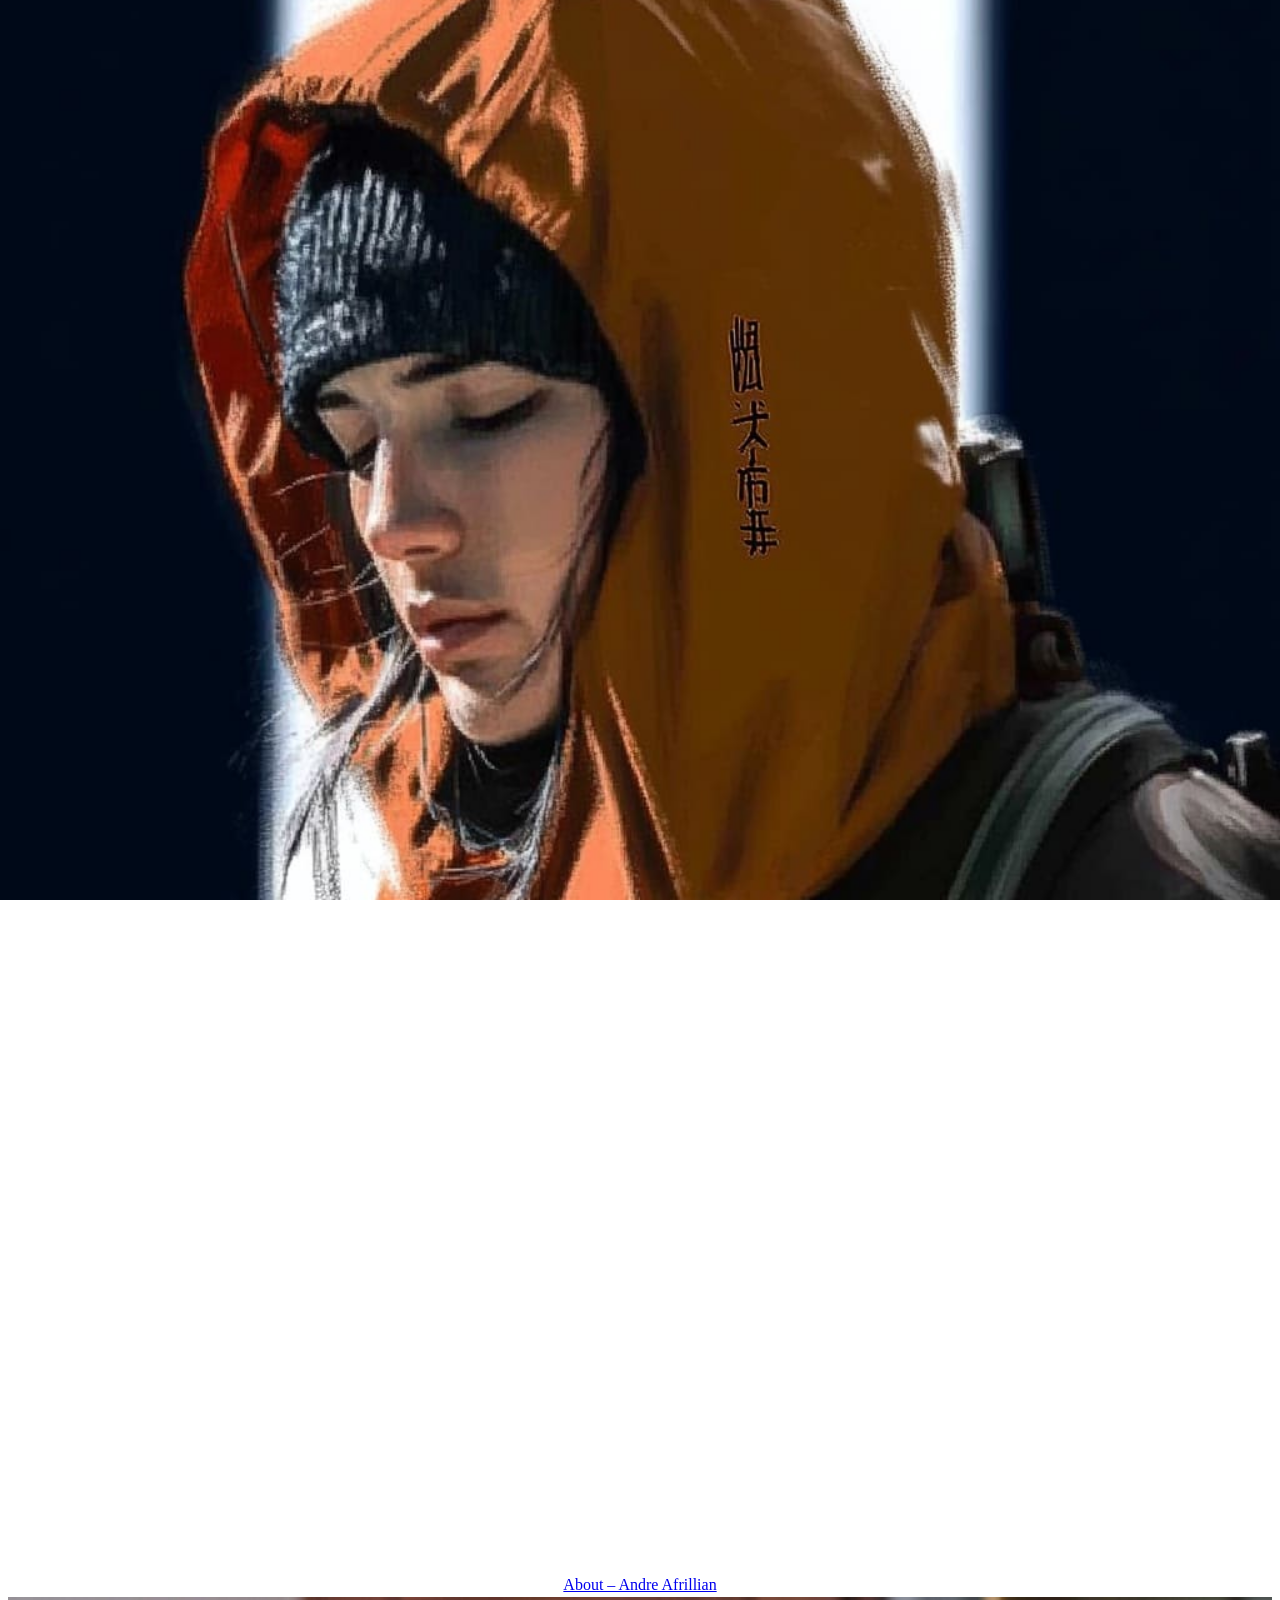
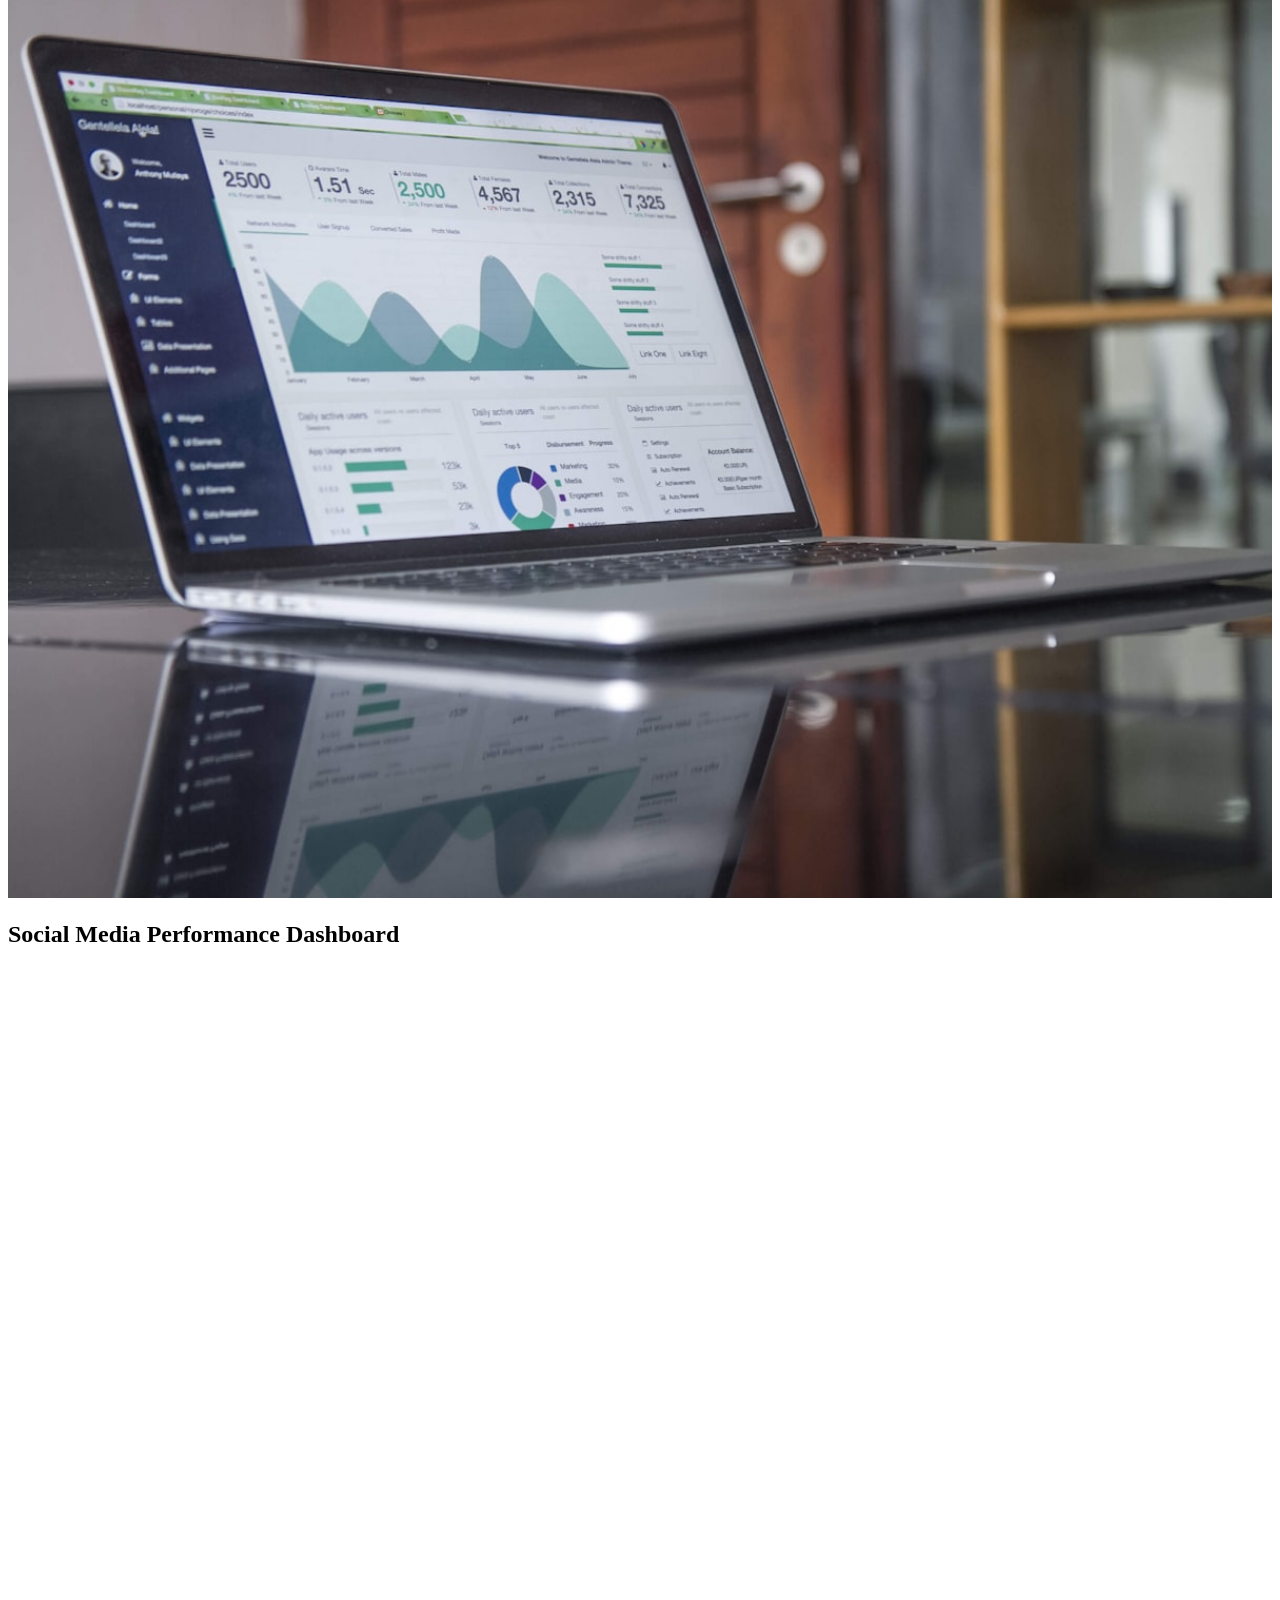
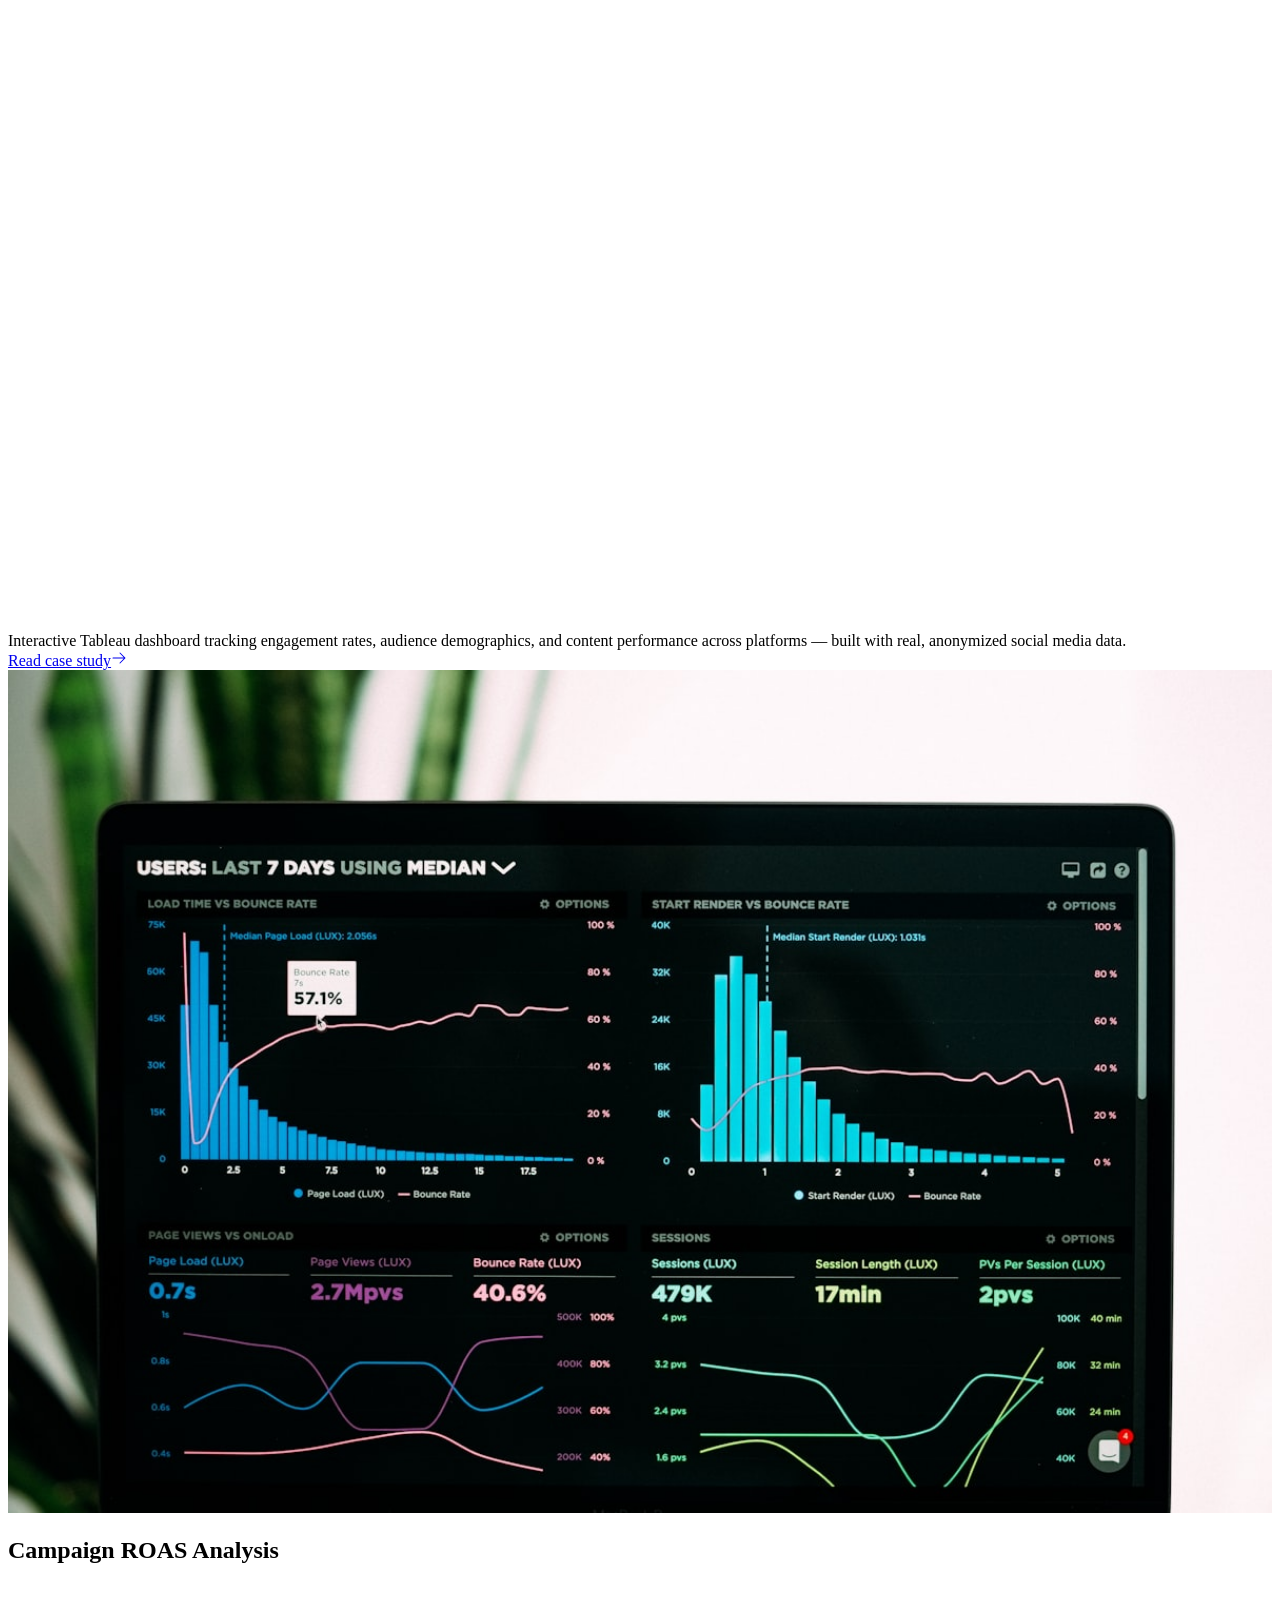
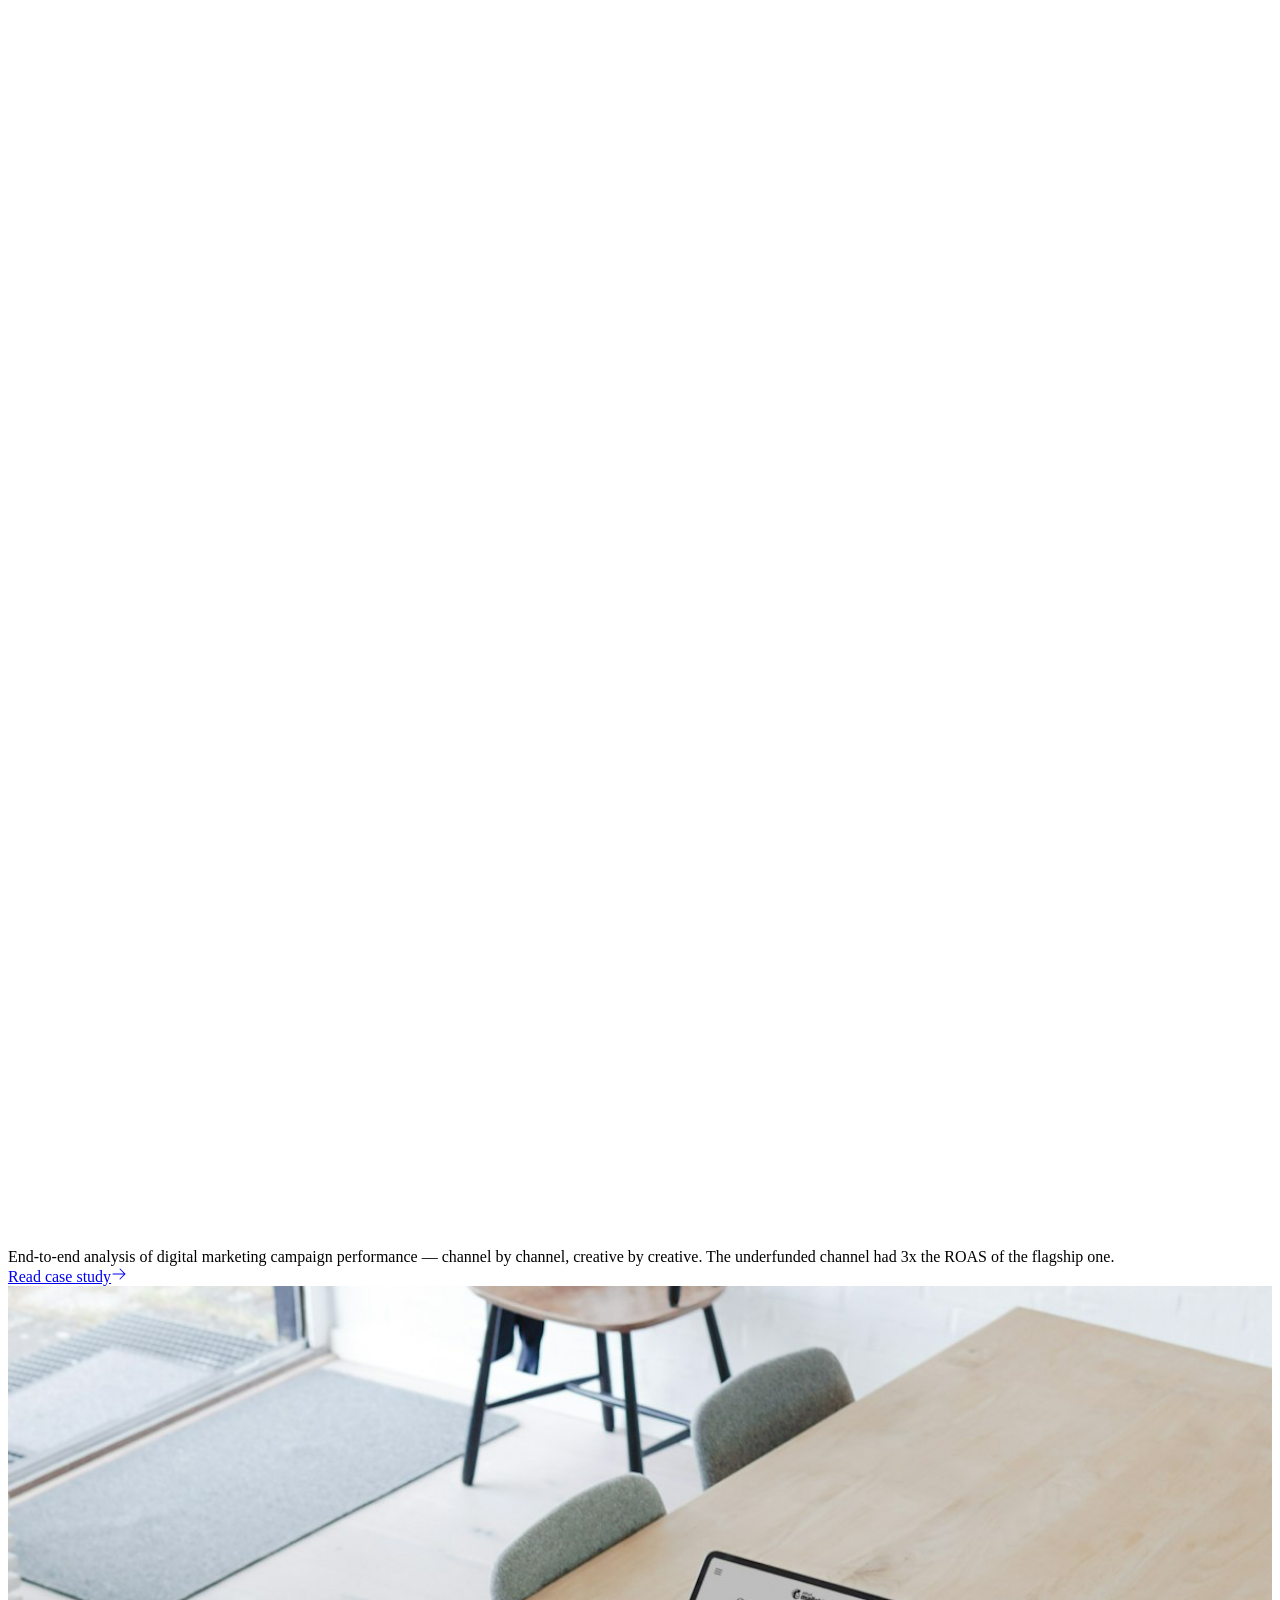
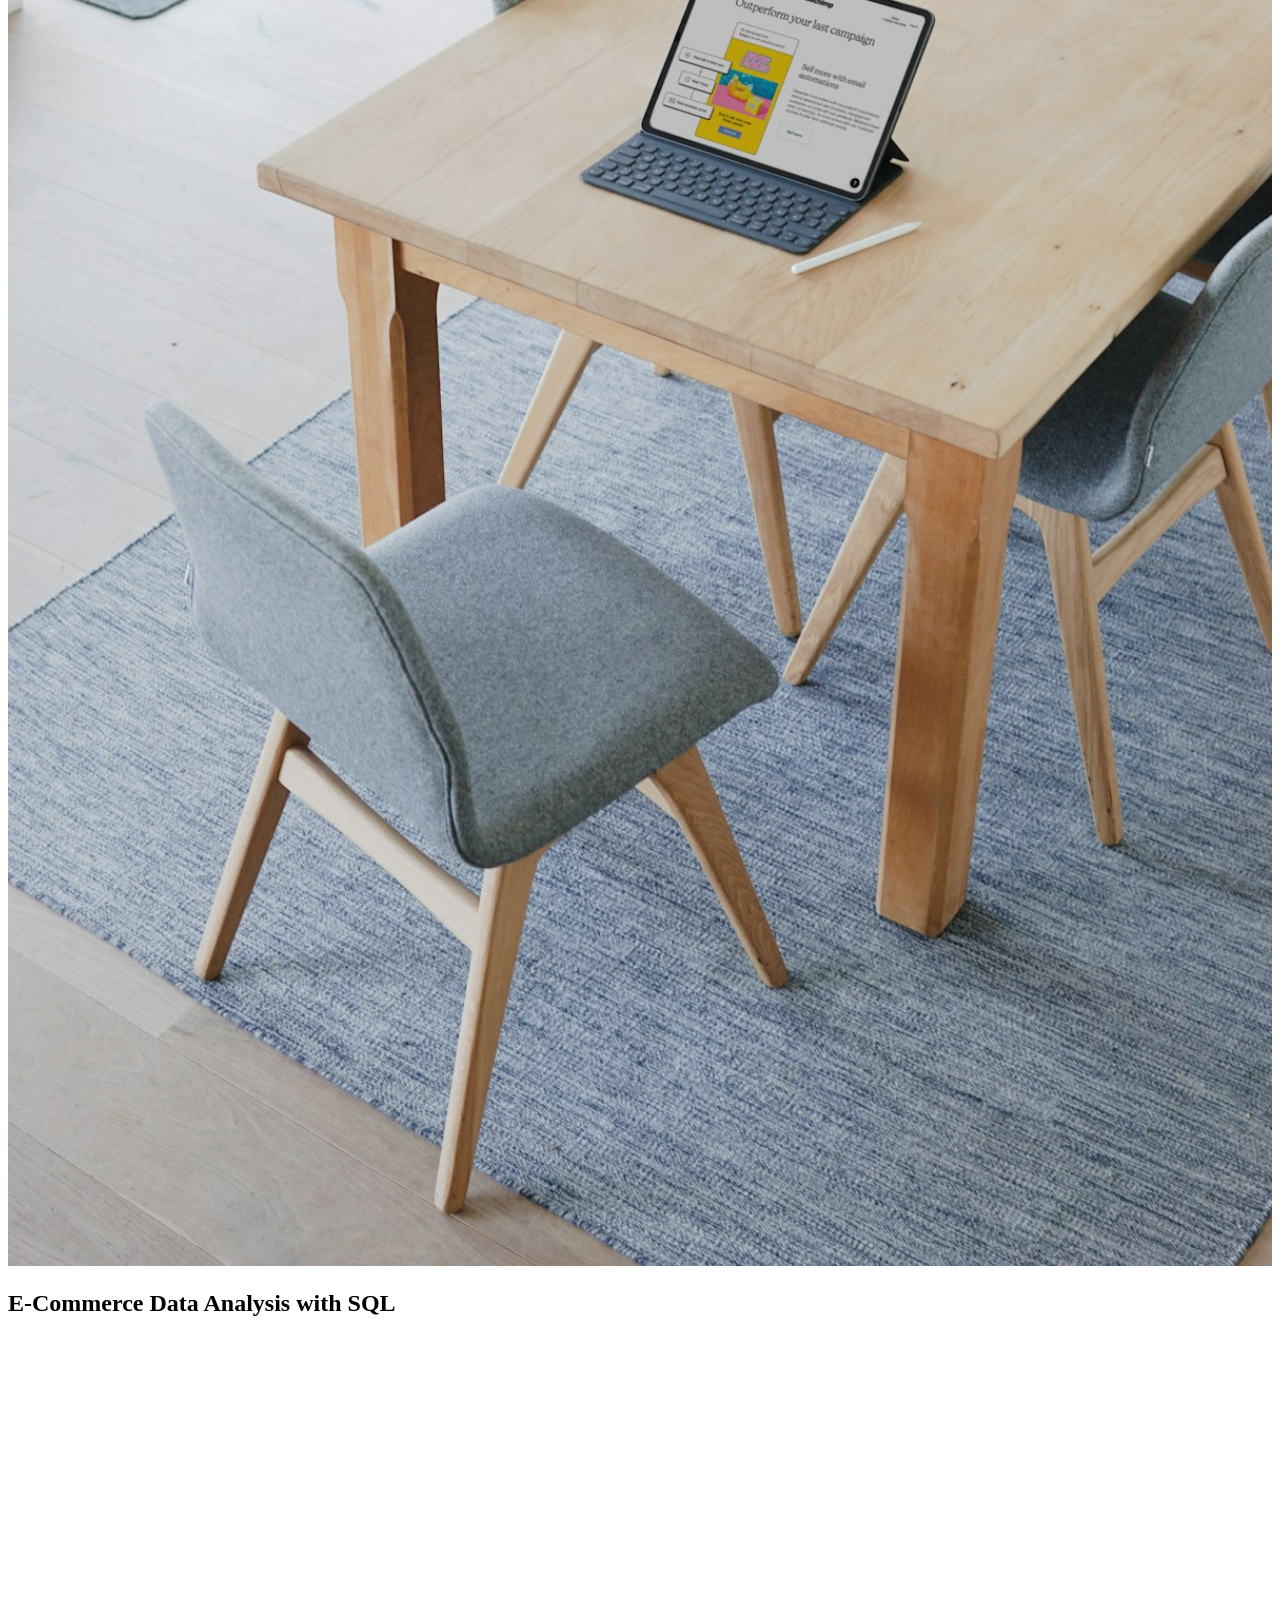
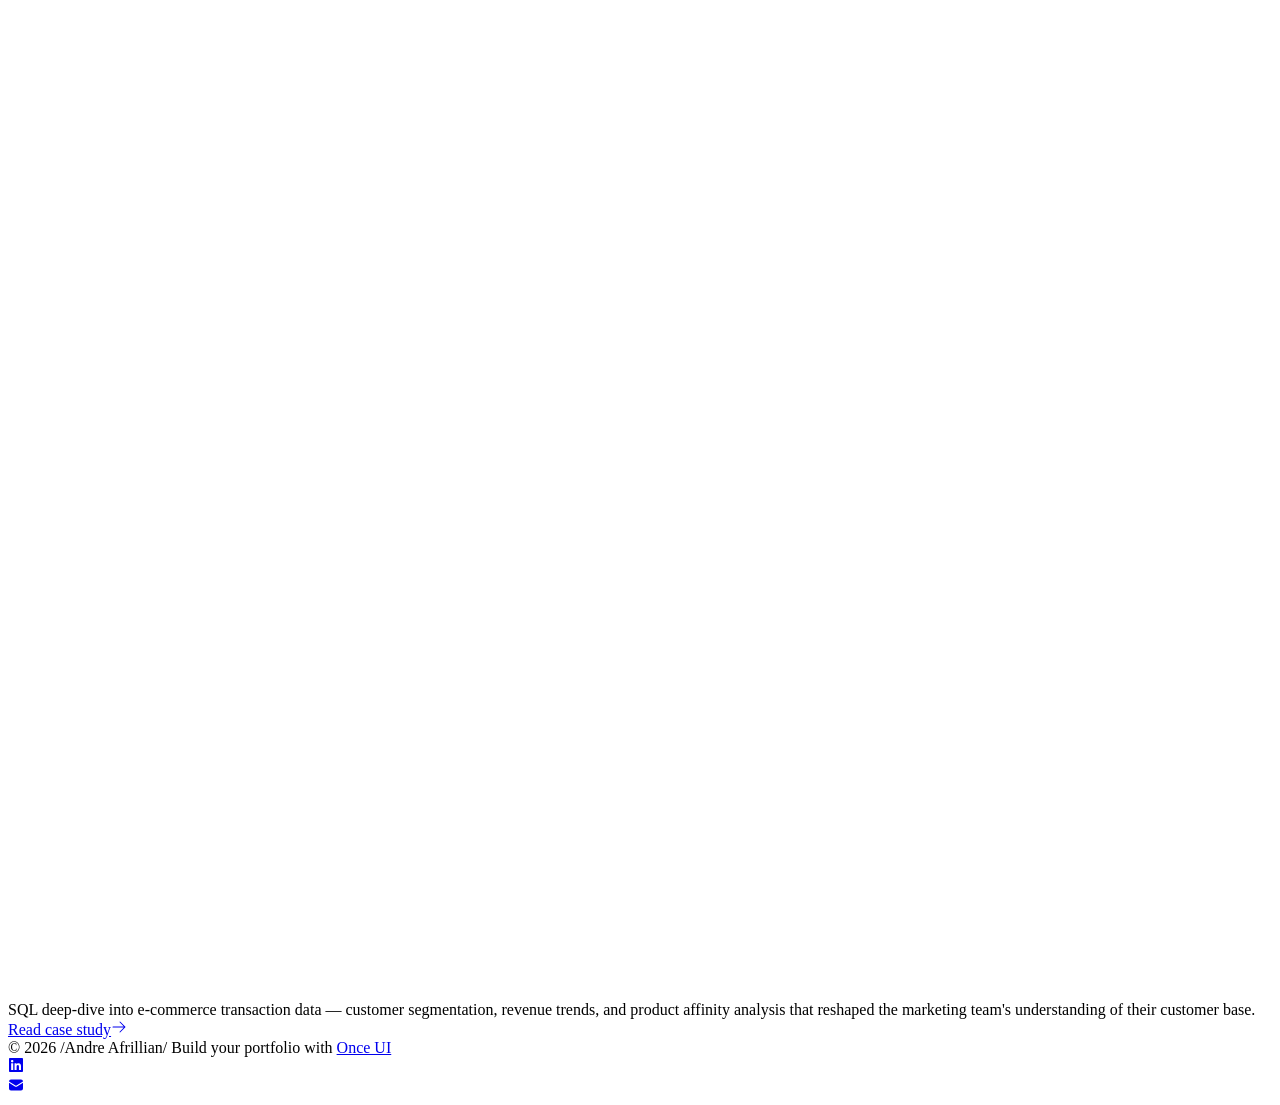
==== commit 6e438c14: "Updates" ====
--- a/index.html
+++ b/index.html
@@ -1,4 +1,4 @@
-<!DOCTYPE html><!--1lS7dUuMZaqKgg2SIkIZT--><html class="display-flex position-relative min-width-0 fill-width playfair_display_b093ed0b-module__XShU9W__variable outfit_ac31d827-module__Gr1QqW__variable outfit_e537cecf-module__Fc7VxG__variable jetbrains_mono_96199f4a-module__rvrW3G__variable " lang="en"><head><meta charSet="utf-8"/><meta name="viewport" content="width=device-width, initial-scale=1"/><link rel="preload" href="/portfolio/_next/static/media/19087af2bdec32b5-s.p.ec718a33.woff2" as="font" crossorigin="" type="font/woff2"/><link rel="preload" href="/portfolio/_next/static/media/1b99372b3eaef0c8-s.p.758e15a8.woff2" as="font" crossorigin="" type="font/woff2"/><link rel="preload" href="/portfolio/_next/static/media/2a65768255d6b625-s.p.d19752fb.woff2" as="font" crossorigin="" type="font/woff2"/><link rel="preload" href="/portfolio/_next/static/media/ae63c483cf5d2d9d-s.p.420ea389.woff2" as="font" crossorigin="" type="font/woff2"/><link rel="stylesheet" href="/portfolio/_next/static/chunks/93ac2d54f71ec8d4.css" data-precedence="next"/><link rel="stylesheet" href="/portfolio/_next/static/chunks/d20e0f0702cef329.css" data-precedence="next"/><link rel="stylesheet" href="/portfolio/_next/static/chunks/86589aca285d99b0.css" data-precedence="next"/><link rel="preload" as="script" fetchPriority="low" href="/portfolio/_next/static/chunks/5bf8ef1d7004b92c.js"/><script src="/portfolio/_next/static/chunks/961311cbebbffb6d.js" async=""></script><script src="/portfolio/_next/static/chunks/4401a461844f38d9.js" async=""></script><script src="/portfolio/_next/static/chunks/turbopack-8b546d47dc073d6d.js" async=""></script><script src="/portfolio/_next/static/chunks/d96012bcfc98706a.js" async=""></script><script src="/portfolio/_next/static/chunks/8a07e6fd7e614a7b.js" async=""></script><script src="/portfolio/_next/static/chunks/2079049d5abbbd3d.js" async=""></script><script src="/portfolio/_next/static/chunks/5431a8f524f1262a.js" async=""></script><script src="/portfolio/_next/static/chunks/1f0c84d2cb543eb4.js" async=""></script><script src="/portfolio/_next/static/chunks/ce1acd074313ece3.js" async=""></script><script src="/portfolio/_next/static/chunks/73e3194f06db260e.js" async=""></script><meta name="next-size-adjust" content=""/><title>Andre Afrillian — Data &amp; Business Analyst</title><meta name="description" content="Portfolio of Andre Afrillian, Data &amp; Business Analyst at Accenture. SQL, Tableau, Power BI, Excel."/><meta property="og:title" content="Andre Afrillian — Data &amp; Business Analyst"/><meta property="og:description" content="Portfolio of Andre Afrillian, Data &amp; Business Analyst at Accenture. SQL, Tableau, Power BI, Excel."/><meta property="og:url" content="https://playingwithdata-and.github.io/portfolio/"/><meta property="og:image" content="https://playingwithdata-and.github.io/portfolio/images/og/home.jpg"/><meta property="og:image:alt" content="Andre Afrillian — Data &amp; Business Analyst"/><meta property="og:type" content="website"/><meta name="twitter:card" content="summary_large_image"/><meta name="twitter:title" content="Andre Afrillian — Data &amp; Business Analyst"/><meta name="twitter:description" content="Portfolio of Andre Afrillian, Data &amp; Business Analyst at Accenture. SQL, Tableau, Power BI, Excel."/><meta name="twitter:image" content="https://playingwithdata-and.github.io/portfolio/images/og/home.jpg"/><link rel="icon" href="/portfolio/favicon.ico?favicon.ed981638.ico" sizes="120x120" type="image/x-icon"/><script id="theme-init">
+<!DOCTYPE html><!--jwIgwafS0gYuSegH8Omz7--><html class="display-flex position-relative min-width-0 fill-width playfair_display_b093ed0b-module__XShU9W__variable outfit_ac31d827-module__Gr1QqW__variable outfit_e537cecf-module__Fc7VxG__variable jetbrains_mono_96199f4a-module__rvrW3G__variable " lang="en"><head><meta charSet="utf-8"/><meta name="viewport" content="width=device-width, initial-scale=1"/><link rel="preload" href="/portfolio/_next/static/media/19087af2bdec32b5-s.p.ec718a33.woff2" as="font" crossorigin="" type="font/woff2"/><link rel="preload" href="/portfolio/_next/static/media/1b99372b3eaef0c8-s.p.758e15a8.woff2" as="font" crossorigin="" type="font/woff2"/><link rel="preload" href="/portfolio/_next/static/media/2a65768255d6b625-s.p.d19752fb.woff2" as="font" crossorigin="" type="font/woff2"/><link rel="preload" href="/portfolio/_next/static/media/ae63c483cf5d2d9d-s.p.420ea389.woff2" as="font" crossorigin="" type="font/woff2"/><link rel="stylesheet" href="/portfolio/_next/static/chunks/93ac2d54f71ec8d4.css" data-precedence="next"/><link rel="stylesheet" href="/portfolio/_next/static/chunks/d20e0f0702cef329.css" data-precedence="next"/><link rel="stylesheet" href="/portfolio/_next/static/chunks/86589aca285d99b0.css" data-precedence="next"/><link rel="preload" as="script" fetchPriority="low" href="/portfolio/_next/static/chunks/5bf8ef1d7004b92c.js"/><script src="/portfolio/_next/static/chunks/961311cbebbffb6d.js" async=""></script><script src="/portfolio/_next/static/chunks/4401a461844f38d9.js" async=""></script><script src="/portfolio/_next/static/chunks/turbopack-8b546d47dc073d6d.js" async=""></script><script src="/portfolio/_next/static/chunks/d96012bcfc98706a.js" async=""></script><script src="/portfolio/_next/static/chunks/8a07e6fd7e614a7b.js" async=""></script><script src="/portfolio/_next/static/chunks/2079049d5abbbd3d.js" async=""></script><script src="/portfolio/_next/static/chunks/5431a8f524f1262a.js" async=""></script><script src="/portfolio/_next/static/chunks/1f0c84d2cb543eb4.js" async=""></script><script src="/portfolio/_next/static/chunks/ce1acd074313ece3.js" async=""></script><script src="/portfolio/_next/static/chunks/73e3194f06db260e.js" async=""></script><meta name="next-size-adjust" content=""/><title>Andre Afrillian — Data &amp; Business Analyst</title><meta name="description" content="Portfolio of Andre Afrillian, Data &amp; Business Analyst at Accenture. SQL, Tableau, Power BI, Excel."/><meta property="og:title" content="Andre Afrillian — Data &amp; Business Analyst"/><meta property="og:description" content="Portfolio of Andre Afrillian, Data &amp; Business Analyst at Accenture. SQL, Tableau, Power BI, Excel."/><meta property="og:url" content="https://playingwithdata-and.github.io/portfolio/"/><meta property="og:image" content="https://playingwithdata-and.github.io/portfolio/images/og/home.jpg"/><meta property="og:image:alt" content="Andre Afrillian — Data &amp; Business Analyst"/><meta property="og:type" content="website"/><meta name="twitter:card" content="summary_large_image"/><meta name="twitter:title" content="Andre Afrillian — Data &amp; Business Analyst"/><meta name="twitter:description" content="Portfolio of Andre Afrillian, Data &amp; Business Analyst at Accenture. SQL, Tableau, Power BI, Excel."/><meta name="twitter:image" content="https://playingwithdata-and.github.io/portfolio/images/og/home.jpg"/><link rel="icon" href="/portfolio/favicon.ico?favicon.ed981638.ico" sizes="120x120" type="image/x-icon"/><script id="theme-init">
               (function() {
                 try {
                   const root = document.documentElement;
@@ -38,4 +38,4 @@
                   document.documentElement.setAttribute('data-theme', 'dark');
                 }
               })();
-            </script><script src="/portfolio/_next/static/chunks/a6dad97d9634a72d.js" noModule=""></script></head><body class="display-flex position-relative p-0 m-0 page-background flex-column align-center min-width-0 fill-width " style="min-height:100vh"><div hidden=""><!--$--><!--/$--></div><div class="display-flex position-absolute fill min-width-0 min-height-0 min-width-0 fill-width RevealFx-module-scss-module__6G5tfa__revealFx RevealFx-module-scss-module__6G5tfa__hidden  " style="transition-duration:2s;transform:translateY(undefined)"><div class="display-flex position-relative overflow-hidden fill min-height-0 min-width-0 "><div class="display-flex position-absolute top-0 left-0 overflow-hidden fill min-height-0 min-width-0 Mask-module-scss-module__b7fjhq__mask " style="--mask-position-x:50%;--mask-position-y:0%;--mask-radius:100vh"><div class="display-flex position-absolute top-0 left-0 pointer-events-none opacity-30 fill min-height-0 min-width-0 " style="background-image:linear-gradient(to right, var(--neutral-alpha-medium) 1px, transparent 1px), linear-gradient(to bottom, var(--neutral-alpha-medium) 1px, transparent 1px);background-size:2rem 2rem"></div></div></div></div><div class="display-flex position-relative min-width-0 fill-width s-flex-hide" style="min-height:var(--static-space-16)"></div><div class="display-flex position-fixed min-width-0 fill-width z-index-9 Fade-module-scss-module__WhQGgG__mask s-flex-hide" style="height:var(--static-space-80);--base-color:var(--page-background);--gradient-direction:180deg"></div><div class="display-flex position-fixed flex-hide bottom-0 min-width-0 fill-width z-index-9 Fade-module-scss-module__WhQGgG__mask s-flex-show" style="height:var(--static-space-80);--base-color:var(--page-background);--gradient-direction:0deg"></div><header class="display-flex position-sticky p-8 top-0 justify-center fit-height min-width-0 fill-width z-index-9 Header-module-scss-module__t7BEda__position s-position-fixed" data-border="rounded"><div class="display-flex position-relative pl-12 align-center min-width-0 fill-width font-body font-default font-s "><div class="display-flex position-relative s-flex-hide">Asia/Kuala_Lumpur</div></div><div class="display-flex position-relative justify-center min-width-0 fill-width "><div class="display-flex position-relative p-4 page-background neutral-border-alpha-weak border-solid border-1 radius-m-4 justify-center shadow-l z-index-1 "><div class="display-flex position-relative g-4 align-center font-body font-default font-s "><a class="ToggleButton-module-scss-module__9rlAba__button ToggleButton-module-scss-module__9rlAba__ghost ToggleButton-module-scss-module__9rlAba__m ToggleButton-module-scss-module__9rlAba__selected radius-m text-decoration-none button cursor-interactive fit-width justify-center" href="/portfolio"><span class="display-inline-flex position-relative fit color-inherit Icon-module-scss-module__glKzjG__xs " aria-hidden="true"><svg stroke="currentColor" fill="currentColor" stroke-width="0" viewBox="0 0 256 256" height="1em" width="1em" xmlns="http://www.w3.org/2000/svg"><path d="M216,120v96H152V152H104v64H40V120a8,8,0,0,1,2.34-5.66l80-80a8,8,0,0,1,11.32,0l80,80A8,8,0,0,1,216,120Z" opacity="0.2"></path><path d="M219.31,108.68l-80-80a16,16,0,0,0-22.62,0l-80,80A15.87,15.87,0,0,0,32,120v96a8,8,0,0,0,8,8h64a8,8,0,0,0,8-8V160h32v56a8,8,0,0,0,8,8h64a8,8,0,0,0,8-8V120A15.87,15.87,0,0,0,219.31,108.68ZM208,208H160V152a8,8,0,0,0-8-8H104a8,8,0,0,0-8,8v56H48V120l80-80,80,80Z"></path></svg></span></a><div class="display-flex position-relative neutral-background-alpha-medium flex-column min-height-0 fill-height " style="min-width:var(--static-space-1);max-height:var(--static-space-24);width:var(--static-space-1)"></div><div class="display-flex position-relative s-flex-hide"><a class="ToggleButton-module-scss-module__9rlAba__button ToggleButton-module-scss-module__9rlAba__ghost ToggleButton-module-scss-module__9rlAba__m radius-m text-decoration-none button cursor-interactive fit-width justify-center" href="/portfolio/about"><span class="display-inline-flex position-relative fit color-inherit Icon-module-scss-module__glKzjG__xs " aria-hidden="true"><svg stroke="currentColor" fill="currentColor" stroke-width="0" viewBox="0 0 256 256" height="1em" width="1em" xmlns="http://www.w3.org/2000/svg"><path d="M224,128a95.76,95.76,0,0,1-31.8,71.37A72,72,0,0,0,128,160a40,40,0,1,0-40-40,40,40,0,0,0,40,40,72,72,0,0,0-64.2,39.37h0A96,96,0,1,1,224,128Z" opacity="0.2"></path><path d="M128,24A104,104,0,1,0,232,128,104.11,104.11,0,0,0,128,24ZM74.08,197.5a64,64,0,0,1,107.84,0,87.83,87.83,0,0,1-107.84,0ZM96,120a32,32,0,1,1,32,32A32,32,0,0,1,96,120Zm97.76,66.41a79.66,79.66,0,0,0-36.06-28.75,48,48,0,1,0-59.4,0,79.66,79.66,0,0,0-36.06,28.75,88,88,0,1,1,131.52,0Z"></path></svg></span><div class="display-flex position-static px-4 justify-center font-label font-s font-default ">About</div></a></div><div class="display-flex position-relative flex-hide s-flex-show"><a class="ToggleButton-module-scss-module__9rlAba__button ToggleButton-module-scss-module__9rlAba__ghost ToggleButton-module-scss-module__9rlAba__m radius-m text-decoration-none button cursor-interactive fit-width justify-center" href="/portfolio/about"><span class="display-inline-flex position-relative fit color-inherit Icon-module-scss-module__glKzjG__xs " aria-hidden="true"><svg stroke="currentColor" fill="currentColor" stroke-width="0" viewBox="0 0 256 256" height="1em" width="1em" xmlns="http://www.w3.org/2000/svg"><path d="M224,128a95.76,95.76,0,0,1-31.8,71.37A72,72,0,0,0,128,160a40,40,0,1,0-40-40,40,40,0,0,0,40,40,72,72,0,0,0-64.2,39.37h0A96,96,0,1,1,224,128Z" opacity="0.2"></path><path d="M128,24A104,104,0,1,0,232,128,104.11,104.11,0,0,0,128,24ZM74.08,197.5a64,64,0,0,1,107.84,0,87.83,87.83,0,0,1-107.84,0ZM96,120a32,32,0,1,1,32,32A32,32,0,0,1,96,120Zm97.76,66.41a79.66,79.66,0,0,0-36.06-28.75,48,48,0,1,0-59.4,0,79.66,79.66,0,0,0-36.06,28.75,88,88,0,1,1,131.52,0Z"></path></svg></span></a></div><div class="display-flex position-relative s-flex-hide"><a class="ToggleButton-module-scss-module__9rlAba__button ToggleButton-module-scss-module__9rlAba__ghost ToggleButton-module-scss-module__9rlAba__m radius-m text-decoration-none button cursor-interactive fit-width justify-center" href="/portfolio/work"><span class="display-inline-flex position-relative fit color-inherit Icon-module-scss-module__glKzjG__xs " aria-hidden="true"><svg stroke="currentColor" fill="currentColor" stroke-width="0" viewBox="0 0 256 256" height="1em" width="1em" xmlns="http://www.w3.org/2000/svg"><path d="M208,56V200a8,8,0,0,1-8,8H56a8,8,0,0,1-8-8V56a8,8,0,0,1,8-8H200A8,8,0,0,1,208,56Z" opacity="0.2"></path><path d="M200,40H56A16,16,0,0,0,40,56V200a16,16,0,0,0,16,16H200a16,16,0,0,0,16-16V56A16,16,0,0,0,200,40Zm0,80H136V56h64ZM120,56v64H56V56ZM56,136h64v64H56Zm144,64H136V136h64v64Z"></path></svg></span><div class="display-flex position-static px-4 justify-center font-label font-s font-default ">Work</div></a></div><div class="display-flex position-relative flex-hide s-flex-show"><a class="ToggleButton-module-scss-module__9rlAba__button ToggleButton-module-scss-module__9rlAba__ghost ToggleButton-module-scss-module__9rlAba__m radius-m text-decoration-none button cursor-interactive fit-width justify-center" href="/portfolio/work"><span class="display-inline-flex position-relative fit color-inherit Icon-module-scss-module__glKzjG__xs " aria-hidden="true"><svg stroke="currentColor" fill="currentColor" stroke-width="0" viewBox="0 0 256 256" height="1em" width="1em" xmlns="http://www.w3.org/2000/svg"><path d="M208,56V200a8,8,0,0,1-8,8H56a8,8,0,0,1-8-8V56a8,8,0,0,1,8-8H200A8,8,0,0,1,208,56Z" opacity="0.2"></path><path d="M200,40H56A16,16,0,0,0,40,56V200a16,16,0,0,0,16,16H200a16,16,0,0,0,16-16V56A16,16,0,0,0,200,40Zm0,80H136V56h64ZM120,56v64H56V56ZM56,136h64v64H56Zm144,64H136V136h64v64Z"></path></svg></span></a></div><div class="display-flex position-relative neutral-background-alpha-medium flex-column min-height-0 fill-height " style="min-width:var(--static-space-1);max-height:var(--static-space-24);width:var(--static-space-1)"></div><button class="ToggleButton-module-scss-module__9rlAba__button ToggleButton-module-scss-module__9rlAba__ghost ToggleButton-module-scss-module__9rlAba__m radius-m text-decoration-none button cursor-interactive fit-width justify-center" aria-label="Switch to dark mode"><span class="display-inline-flex position-relative fit color-inherit Icon-module-scss-module__glKzjG__xs " aria-hidden="true"><svg stroke="currentColor" fill="none" stroke-width="1.5" viewBox="0 0 24 24" aria-hidden="true" height="1em" width="1em" xmlns="http://www.w3.org/2000/svg"><path stroke-linecap="round" stroke-linejoin="round" d="M21.752 15.002A9.72 9.72 0 0 1 18 15.75c-5.385 0-9.75-4.365-9.75-9.75 0-1.33.266-2.597.748-3.752A9.753 9.753 0 0 0 3 11.25C3 16.635 7.365 21 12.75 21a9.753 9.753 0 0 0 9.002-5.998Z"></path></svg></span></button></div></div></div><div class="display-flex position-relative justify-end align-center min-width-0 fill-width "><div class="display-flex position-relative pr-12 g-20 justify-end align-center font-body font-default font-s "><div class="display-flex position-relative s-flex-hide"></div></div></div></header><div class="display-flex position-relative p-l flex-1 justify-center min-width-0 fill-width "><div class="display-flex position-relative justify-center min-width-0 fill-width " style="min-height:var(--static-space-0)"><div class="display-flex position-relative py-12 g-xl flex-column align-center fill-width " style="max-width:var(--responsive-width-m)"><div class="display-flex position-relative g-m flex-column align-center min-width-0 fill-width "><div class="display-flex position-relative flex-column align-center fill-width " style="max-width:var(--responsive-width-s);text-align:center"><div class="display-flex position-relative pb-16 justify-center min-width-0 fill-width RevealFx-module-scss-module__6G5tfa__revealFx RevealFx-module-scss-module__6G5tfa__hidden  " style="transition-duration:2s;transform:translateY(var(--static-space-4))"><h1 class="font-display font-strong font-l neutral-on-background-strong" style="text-wrap:balance">Turning platform metrics into business decisions</h1></div><div class="display-flex position-relative pb-32 justify-center min-width-0 fill-width RevealFx-module-scss-module__6G5tfa__revealFx RevealFx-module-scss-module__6G5tfa__hidden  " style="transition-duration:2s;transform:translateY(var(--static-space-8))"><span class="font-heading font-default font-xl neutral-on-background-weak" style="text-wrap:balance">Data &amp; Business Analyst at<!-- --> <span class="font-xl font-strong">Accenture</span> in Kuala Lumpur.<br/>Four years of turning social media numbers into strategy.</span></div><div class="display-flex position-relative pl-12 pt-12 justify-center min-width-0 fill-width RevealFx-module-scss-module__6G5tfa__revealFx RevealFx-module-scss-module__6G5tfa__hidden  " style="transition-duration:2s;transform:translateY(undefined)"><a class="Button-module-scss-module__Z_19_G__button Button-module-scss-module__Z_19_G__secondary Button-module-scss-module__Z_19_G__m radius-m text-decoration-none button cursor-interactive fit-width justify-center" id="about" data-border="rounded" href="/portfolio/about"><div class="display-flex position-relative px-4 py-0 font-label font-m font-default "><div class="display-flex position-relative pr-4 g-8 align-center "><div class="display-flex position-relative mr-8 surface-background neutral-border-strong border-solid border-1 radius-full justify-center align-center undefined Avatar-module-scss-module__jyar1G__m  " style="margin-left:-0.75rem" role="img"><div class="display-flex position-relative m-0 radius-full flex-column overflow-hidden min-width-0 fill-width Avatar-module-scss-module__jyar1G__image " style="aspect-ratio:1;outline:none;isolation:isolate"><img alt="Avatar" loading="lazy" decoding="async" data-nimg="fill" style="position:absolute;height:100%;width:100%;left:0;top:0;right:0;bottom:0;object-fit:cover;color:transparent" src="/images/avatar.jpg"/></div></div>About – Andre Afrillian</div></div><div class="display-flex position-relative center Arrow-module-scss-module__nbWlCa__arrowContainer " style="transform:scale(0.9);margin-left:calc(-1 * var(--static-space-4))"><div class="display-flex position-absolute radius-full Arrow-module-scss-module__nbWlCa__arrowHead Arrow-module-scss-module__nbWlCa__onBackground " style="height:0.0875rem"></div><div class="display-flex position-absolute radius-full Arrow-module-scss-module__nbWlCa__arrowHead Arrow-module-scss-module__nbWlCa__onBackground " style="height:0.0875rem"></div></div></a></div></div></div><div class="display-flex position-relative min-width-0 fill-width RevealFx-module-scss-module__6G5tfa__revealFx RevealFx-module-scss-module__6G5tfa__hidden  " style="transition-duration:2s;transform:translateY(var(--static-space-16))"><div class="display-flex position-relative px-l mb-40 g-xl flex-column min-width-0 fill-width "><div class="display-flex position-relative g-m flex-column min-width-0 fill-width "><div class="display-flex position-relative g-12 flex-column min-width-0 fill-width " style="isolation:isolate"><div class="display-flex position-relative min-width-0 fill-width RevealFx-module-scss-module__6G5tfa__revealFx RevealFx-module-scss-module__6G5tfa__hidden  " style="transition-duration:0.3s;transform:translateY(undefined)"><div class="display-flex position-relative m-0 neutral-border-alpha-weak border-solid border-1 radius-l flex-column overflow-hidden min-width-0 fill-width " style="outline:none;isolation:isolate"><img alt="Social Media Performance Dashboard" loading="lazy" width="0" height="0" decoding="async" data-nimg="1" style="color:transparent;object-fit:cover;aspect-ratio:original;width:100%;height:100%" src="/images/projects/project-01/cover-01.jpg"/></div><div class="display-flex position-absolute top-0 left-0 radius-l overflow-hidden justify-between fill min-height-0 min-width-0 Carousel-module-scss-module__q0mVUq__controls "><div class="display-flex position-relative fill-width " style="max-width:12rem"></div><div class="display-flex position-relative fill-width " style="max-width:12rem"></div></div></div></div><div class="display-flex position-relative pt-12 pb-24 px-s g-l min-width-0 fill-width s-flex-column"><div class="display-flex position-relative flex-5 "><h2 class="font-heading font-strong font-xl neutral-on-background-strong" style="text-wrap:balance">Social Media Performance Dashboard</h2></div><div class="display-flex position-relative g-16 flex-column flex-7 "><div class="display-flex position-relative align-center AvatarGroup-module-scss-module__5kba8W__avatarGroup "><div class="display-flex position-relative surface-background neutral-border-strong border-solid border-1 radius-full justify-center align-center undefined Avatar-module-scss-module__jyar1G__m AvatarGroup-module-scss-module__5kba8W__avatar " style="z-index:1" role="img"><div class="display-flex position-relative m-0 radius-full flex-column overflow-hidden min-width-0 fill-width Avatar-module-scss-module__jyar1G__image " style="aspect-ratio:1;outline:none;isolation:isolate"><img alt="Avatar" loading="lazy" decoding="async" data-nimg="fill" style="position:absolute;height:100%;width:100%;left:0;top:0;right:0;bottom:0;object-fit:cover;color:transparent" src="/images/avatar.jpg"/></div></div></div><span class="font-body font-default font-s neutral-on-background-weak" style="text-wrap:balance">Interactive Tableau dashboard tracking engagement rates, audience demographics, and content performance across platforms — built with real, anonymized social media data.</span><div class="display-flex position-relative g-24 flex-wrap "><a class="reset-button-styles focus-ring align-center display-inline-flex g-8 radius-s fit-width px-2 mx-2" style="margin:0;width:fit-content" href="/portfolio/work/social-media-performance-dashboard"><span class="font-body font-default font-s">Read case study</span><span class="display-inline-flex position-relative fit color-inherit Icon-module-scss-module__glKzjG__xs " aria-hidden="true"><svg stroke="currentColor" fill="currentColor" stroke-width="0" viewBox="0 0 24 24" aria-hidden="true" height="1em" width="1em" xmlns="http://www.w3.org/2000/svg"><path fill-rule="evenodd" d="M12.97 3.97a.75.75 0 0 1 1.06 0l7.5 7.5a.75.75 0 0 1 0 1.06l-7.5 7.5a.75.75 0 1 1-1.06-1.06l6.22-6.22H3a.75.75 0 0 1 0-1.5h16.19l-6.22-6.22a.75.75 0 0 1 0-1.06Z" clip-rule="evenodd"></path></svg></span></a></div></div></div></div></div></div><div class="display-flex position-relative px-l mb-40 g-xl flex-column min-width-0 fill-width "><div class="display-flex position-relative g-m flex-column min-width-0 fill-width "><div class="display-flex position-relative g-12 flex-column min-width-0 fill-width " style="isolation:isolate"><div class="display-flex position-relative min-width-0 fill-width RevealFx-module-scss-module__6G5tfa__revealFx RevealFx-module-scss-module__6G5tfa__hidden  " style="transition-duration:0.3s;transform:translateY(undefined)"><div class="display-flex position-relative m-0 neutral-border-alpha-weak border-solid border-1 radius-l flex-column overflow-hidden min-width-0 fill-width " style="outline:none;isolation:isolate"><img alt="Campaign ROAS Analysis" loading="lazy" width="0" height="0" decoding="async" data-nimg="1" style="color:transparent;object-fit:cover;aspect-ratio:original;width:100%;height:100%" src="/images/projects/project-01/cover-02.jpg"/></div><div class="display-flex position-absolute top-0 left-0 radius-l overflow-hidden justify-between fill min-height-0 min-width-0 Carousel-module-scss-module__q0mVUq__controls "><div class="display-flex position-relative fill-width " style="max-width:12rem"></div><div class="display-flex position-relative fill-width " style="max-width:12rem"></div></div></div></div><div class="display-flex position-relative pt-12 pb-24 px-s g-l min-width-0 fill-width s-flex-column"><div class="display-flex position-relative flex-5 "><h2 class="font-heading font-strong font-xl neutral-on-background-strong" style="text-wrap:balance">Campaign ROAS Analysis</h2></div><div class="display-flex position-relative g-16 flex-column flex-7 "><div class="display-flex position-relative align-center AvatarGroup-module-scss-module__5kba8W__avatarGroup "><div class="display-flex position-relative surface-background neutral-border-strong border-solid border-1 radius-full justify-center align-center undefined Avatar-module-scss-module__jyar1G__m AvatarGroup-module-scss-module__5kba8W__avatar " style="z-index:1" role="img"><div class="display-flex position-relative m-0 radius-full flex-column overflow-hidden min-width-0 fill-width Avatar-module-scss-module__jyar1G__image " style="aspect-ratio:1;outline:none;isolation:isolate"><img alt="Avatar" loading="lazy" decoding="async" data-nimg="fill" style="position:absolute;height:100%;width:100%;left:0;top:0;right:0;bottom:0;object-fit:cover;color:transparent" src="/images/avatar.jpg"/></div></div></div><span class="font-body font-default font-s neutral-on-background-weak" style="text-wrap:balance">End-to-end analysis of digital marketing campaign performance — channel by channel, creative by creative. The underfunded channel had 3x the ROAS of the flagship one.</span><div class="display-flex position-relative g-24 flex-wrap "><a class="reset-button-styles focus-ring align-center display-inline-flex g-8 radius-s fit-width px-2 mx-2" style="margin:0;width:fit-content" href="/portfolio/work/campaign-roas-analysis"><span class="font-body font-default font-s">Read case study</span><span class="display-inline-flex position-relative fit color-inherit Icon-module-scss-module__glKzjG__xs " aria-hidden="true"><svg stroke="currentColor" fill="currentColor" stroke-width="0" viewBox="0 0 24 24" aria-hidden="true" height="1em" width="1em" xmlns="http://www.w3.org/2000/svg"><path fill-rule="evenodd" d="M12.97 3.97a.75.75 0 0 1 1.06 0l7.5 7.5a.75.75 0 0 1 0 1.06l-7.5 7.5a.75.75 0 1 1-1.06-1.06l6.22-6.22H3a.75.75 0 0 1 0-1.5h16.19l-6.22-6.22a.75.75 0 0 1 0-1.06Z" clip-rule="evenodd"></path></svg></span></a></div></div></div></div><div class="display-flex position-relative g-m flex-column min-width-0 fill-width "><div class="display-flex position-relative g-12 flex-column min-width-0 fill-width " style="isolation:isolate"><div class="display-flex position-relative min-width-0 fill-width RevealFx-module-scss-module__6G5tfa__revealFx RevealFx-module-scss-module__6G5tfa__hidden  " style="transition-duration:0.3s;transform:translateY(undefined)"><div class="display-flex position-relative m-0 neutral-border-alpha-weak border-solid border-1 radius-l flex-column overflow-hidden min-width-0 fill-width " style="outline:none;isolation:isolate"><img alt="E-Commerce Data Analysis with SQL" loading="lazy" width="0" height="0" decoding="async" data-nimg="1" style="color:transparent;object-fit:cover;aspect-ratio:original;width:100%;height:100%" src="/images/projects/project-01/cover-03.jpg"/></div><div class="display-flex position-absolute top-0 left-0 radius-l overflow-hidden justify-between fill min-height-0 min-width-0 Carousel-module-scss-module__q0mVUq__controls "><div class="display-flex position-relative fill-width " style="max-width:12rem"></div><div class="display-flex position-relative fill-width " style="max-width:12rem"></div></div></div></div><div class="display-flex position-relative pt-12 pb-24 px-s g-l min-width-0 fill-width s-flex-column"><div class="display-flex position-relative flex-5 "><h2 class="font-heading font-strong font-xl neutral-on-background-strong" style="text-wrap:balance">E-Commerce Data Analysis with SQL</h2></div><div class="display-flex position-relative g-16 flex-column flex-7 "><div class="display-flex position-relative align-center AvatarGroup-module-scss-module__5kba8W__avatarGroup "><div class="display-flex position-relative surface-background neutral-border-strong border-solid border-1 radius-full justify-center align-center undefined Avatar-module-scss-module__jyar1G__m AvatarGroup-module-scss-module__5kba8W__avatar " style="z-index:1" role="img"><div class="display-flex position-relative m-0 radius-full flex-column overflow-hidden min-width-0 fill-width Avatar-module-scss-module__jyar1G__image " style="aspect-ratio:1;outline:none;isolation:isolate"><img alt="Avatar" loading="lazy" decoding="async" data-nimg="fill" style="position:absolute;height:100%;width:100%;left:0;top:0;right:0;bottom:0;object-fit:cover;color:transparent" src="/images/avatar.jpg"/></div></div></div><span class="font-body font-default font-s neutral-on-background-weak" style="text-wrap:balance">SQL deep-dive into e-commerce transaction data — customer segmentation, revenue trends, and product affinity analysis that reshaped the marketing team&#x27;s understanding of their customer base.</span><div class="display-flex position-relative g-24 flex-wrap "><a class="reset-button-styles focus-ring align-center display-inline-flex g-8 radius-s fit-width px-2 mx-2" style="margin:0;width:fit-content" href="/portfolio/work/ecommerce-sql-analysis"><span class="font-body font-default font-s">Read case study</span><span class="display-inline-flex position-relative fit color-inherit Icon-module-scss-module__glKzjG__xs " aria-hidden="true"><svg stroke="currentColor" fill="currentColor" stroke-width="0" viewBox="0 0 24 24" aria-hidden="true" height="1em" width="1em" xmlns="http://www.w3.org/2000/svg"><path fill-rule="evenodd" d="M12.97 3.97a.75.75 0 0 1 1.06 0l7.5 7.5a.75.75 0 0 1 0 1.06l-7.5 7.5a.75.75 0 1 1-1.06-1.06l6.22-6.22H3a.75.75 0 0 1 0-1.5h16.19l-6.22-6.22a.75.75 0 0 1 0-1.06Z" clip-rule="evenodd"></path></svg></span></a></div></div></div></div></div></div><!--$--><!--/$--></div></div><footer class="display-flex position-relative p-8 justify-center min-width-0 fill-width s-flex-column"><div class="display-flex position-relative px-16 py-8 g-16 justify-between align-center fill-width Footer-module-scss-module__DkSkqG__mobile s-flex-column s-align-center" style="max-width:var(--responsive-width-m)"><span class="font-body font-default font-s neutral-on-background-strong"><span class="neutral-on-background-weak">© <!-- -->2026<!-- --> /</span><span class="px-4">Andre Afrillian</span><span class="neutral-on-background-weak">/ Build your portfolio with<!-- --> <a href="https://once-ui.com/products/magic-portfolio" target="_blank" rel="noreferrer" class="reset-button-styles focus-ring align-center display-inline-flex g-8 radius-s fit-width px-2 mx-2">Once UI</a></span></span><div class="display-flex position-relative g-16 "><div class="display-flex position-relative "><a href="https://linkedin.com/in/andreafrillian" target="_blank" rel="noreferrer" class="Button-module-scss-module__Z_19_G__button Button-module-scss-module__Z_19_G__ghost IconButton-module-scss-module__-vAwNG__s radius-m text-decoration-none button cursor-interactive" aria-label="LinkedIn"><div class="display-flex position-relative center fill min-height-0 min-width-0 "><span class="display-inline-flex position-relative fit color-inherit Icon-module-scss-module__glKzjG__s " aria-hidden="true"><svg stroke="currentColor" fill="currentColor" stroke-width="0" viewBox="0 0 448 512" height="1em" width="1em" xmlns="http://www.w3.org/2000/svg"><path d="M416 32H31.9C14.3 32 0 46.5 0 64.3v383.4C0 465.5 14.3 480 31.9 480H416c17.6 0 32-14.5 32-32.3V64.3c0-17.8-14.4-32.3-32-32.3zM135.4 416H69V202.2h66.5V416zm-33.2-243c-21.3 0-38.5-17.3-38.5-38.5S80.9 96 102.2 96c21.2 0 38.5 17.3 38.5 38.5 0 21.3-17.2 38.5-38.5 38.5zm282.1 243h-66.4V312c0-24.8-.5-56.7-34.5-56.7-34.6 0-39.9 27-39.9 54.9V416h-66.4V202.2h63.7v29.2h.9c8.9-16.8 30.6-34.5 62.9-34.5 67.2 0 79.7 44.3 79.7 101.9V416z"></path></svg></span></div></a></div><div class="display-flex position-relative "><a class="Button-module-scss-module__Z_19_G__button Button-module-scss-module__Z_19_G__ghost IconButton-module-scss-module__-vAwNG__s radius-m text-decoration-none button cursor-interactive" aria-label="Email" href="mailto:andre@example.com"><div class="display-flex position-relative center fill min-height-0 min-width-0 "><span class="display-inline-flex position-relative fit color-inherit Icon-module-scss-module__glKzjG__s " aria-hidden="true"><svg stroke="currentColor" fill="currentColor" stroke-width="0" viewBox="0 0 24 24" aria-hidden="true" height="1em" width="1em" xmlns="http://www.w3.org/2000/svg"><path d="M1.5 8.67v8.58a3 3 0 0 0 3 3h15a3 3 0 0 0 3-3V8.67l-8.928 5.493a3 3 0 0 1-3.144 0L1.5 8.67Z"></path><path d="M22.5 6.908V6.75a3 3 0 0 0-3-3h-15a3 3 0 0 0-3 3v.158l9.714 5.978a1.5 1.5 0 0 0 1.572 0L22.5 6.908Z"></path></svg></span></div></a></div></div></div><div class="display-flex position-relative flex-hide s-flex-show" style="height:var(--static-space-80)"></div></footer><script src="/portfolio/_next/static/chunks/5bf8ef1d7004b92c.js" id="_R_" async=""></script><script>(self.__next_f=self.__next_f||[]).push([0])</script><script>self.__next_f.push([1,"1:\"$Sreact.fragment\"\n3:I[273323,[\"/portfolio/_next/static/chunks/d96012bcfc98706a.js\",\"/portfolio/_next/static/chunks/8a07e6fd7e614a7b.js\",\"/portfolio/_next/static/chunks/2079049d5abbbd3d.js\",\"/portfolio/_next/static/chunks/5431a8f524f1262a.js\",\"/portfolio/_next/static/chunks/1f0c84d2cb543eb4.js\",\"/portfolio/_next/static/chunks/ce1acd074313ece3.js\"],\"Column\"]\n4:I[479520,[\"/portfolio/_next/static/chunks/d96012bcfc98706a.js\",\"/portfolio/_next/static/chunks/8a07e6fd7e614a7b.js\",\"/portfolio/_next/static/chunks/2079049d5abbbd3d.js\",\"/portfolio/_next/static/chunks/5431a8f524f1262a.js\",\"/portfolio/_next/static/chunks/1f0c84d2cb543eb4.js\",\"/portfolio/_next/static/chunks/ce1acd074313ece3.js\"],\"\"]\n5:I[621971,[\"/portfolio/_next/static/chunks/d96012bcfc98706a.js\",\"/portfolio/_next/static/chunks/8a07e6fd7e614a7b.js\",\"/portfolio/_next/static/chunks/2079049d5abbbd3d.js\",\"/portfolio/_next/static/chunks/5431a8f524f1262a.js\",\"/portfolio/_next/static/chunks/1f0c84d2cb543eb4.js\",\"/portfolio/_next/static/chunks/ce1acd074313ece3.js\"],\"RevealFx\"]\n6:I[691722,[\"/portfolio/_next/static/chunks/d96012bcfc98706a.js\",\"/portfolio/_next/static/chunks/8a07e6fd7e614a7b.js\",\"/portfolio/_next/static/chunks/2079049d5abbbd3d.js\",\"/portfolio/_next/static/chunks/5431a8f524f1262a.js\",\"/portfolio/_next/static/chunks/1f0c84d2cb543eb4.js\",\"/portfolio/_next/static/chunks/ce1acd074313ece3.js\"],\"Button\"]\n7:I[778454,[\"/portfolio/_next/static/chunks/d96012bcfc98706a.js\",\"/portfolio/_next/static/chunks/8a07e6fd7e614a7b.js\",\"/portfolio/_next/static/chunks/2079049d5abbbd3d.js\",\"/portfolio/_next/static/chunks/5431a8f524f1262a.js\",\"/portfolio/_next/static/chunks/1f0c84d2cb543eb4.js\",\"/portfolio/_next/static/chunks/ce1acd074313ece3.js\"],\"Row\"]\n8:I[145250,[\"/portfolio/_next/static/chunks/d96012bcfc98706a.js\",\"/portfolio/_next/static/chunks/8a07e6fd7e614a7b.js\",\"/portfolio/_next/static/chunks/2079049d5abbbd3d.js\",\"/portfolio/_next/static/chunks/5431a8f524f1262a.js\",\"/portfolio/_next/static/chunks/1f0c84d2cb543eb4.js\",\"/portfolio/_next/static/chunks/ce1acd074313ece3.js\"],\"Avatar\"]\n9:I[474855,[\"/portfolio/_next/static/chunks/d96012bcfc98706a.js\",\"/portfolio/_next/static/chunks/8a07e6fd7e614a7b.js\",\"/portfolio/_next/static/chunks/2079049d5abbbd3d.js\",\"/portfolio/_next/static/chunks/5431a8f524f1262a.js\",\"/portfolio/_next/static/chunks/1f0c84d2cb543eb4.js\",\"/portfolio/_next/static/chunks/ce1acd074313ece3.js\"],\"ProjectCard\"]\n10:I[168027,[],\"default\"]\n:HL[\"/portfolio/_next/static/chunks/93ac2d54f71ec8d4.css\",\"style\"]\n:HL[\"/portfolio/_next/static/chunks/d20e0f0702cef329.css\",\"style\"]\n:HL[\"/portfolio/_next/static/chunks/86589aca285d99b0.css\",\"style\"]\n:HL[\"/portfolio/_next/static/media/19087af2bdec32b5-s.p.ec718a33.woff2\",\"font\",{\"crossOrigin\":\"\",\"type\":\"font/woff2\"}]\n:HL[\"/portfolio/_next/static/media/1b99372b3eaef0c8-s.p.758e15a8.woff2\",\"font\",{\"crossOrigin\":\"\",\"type\":\"font/woff2\"}]\n:HL[\"/portfolio/_next/static/media/2a65768255d6b625-s.p.d19752fb.woff2\",\"font\",{\"crossOrigin\":\"\",\"type\":\"font/woff2\"}]\n:HL[\"/portfolio/_next/static/media/ae63c483cf5d2d9d-s.p.420ea389.woff2\",\"font\",{\"crossOrigin\":\"\",\"type\":\"font/woff2\"}]\na:T50e,\n## Overview\n\nNot all metrics matter. This dashboard was built to cut through the noise — tracking only the KPIs that actually correlate with business outcomes: engagement rate by platform, audience demographic shifts, content type performance, and posting time optimization.\n\n## What it does\n\n- **Engagement tracking** — cross-platform comparison of likes, shares, comments, and saves, normalized per 1000 impressions\n- **Audience analysis** — demographic breakdowns that update as follower bases shift; catches micro-trends before they become macro problems\n- **Content performance** — categorizes posts by format (image, video, carousel, text) and measures which formats drive the most meaningful engagement\n- **Time-of-day optimization** — heatmaps showing when each audience segment is most active\n\n## Tech\n\n- **Tableau** — interactive dashboards with parameter-driven filtering\n- **Excel** — data cleaning and preprocessing before ingestion\n- **SQL** — query"])</script><script>self.__next_f.push([1,"ing platform APIs and internal databases for raw data\n\n## What I learned\n\nThe insight that surprised me most: our highest-engagement content type (short-form video) was not our highest-converting content type (long-form educational carousels). The dashboard made this visible, and it changed our content calendar.\n"])</script><script>self.__next_f.push([1,"0:{\"P\":null,\"b\":\"1lS7dUuMZaqKgg2SIkIZT\",\"c\":[\"\",\"\"],\"q\":\"\",\"i\":false,\"f\":[[[\"\",{\"children\":[\"__PAGE__\",{}]},\"$undefined\",\"$undefined\",true],[[\"$\",\"$1\",\"c\",{\"children\":[[[\"$\",\"link\",\"0\",{\"rel\":\"stylesheet\",\"href\":\"/portfolio/_next/static/chunks/93ac2d54f71ec8d4.css\",\"precedence\":\"next\",\"crossOrigin\":\"$undefined\",\"nonce\":\"$undefined\"}],[\"$\",\"link\",\"1\",{\"rel\":\"stylesheet\",\"href\":\"/portfolio/_next/static/chunks/d20e0f0702cef329.css\",\"precedence\":\"next\",\"crossOrigin\":\"$undefined\",\"nonce\":\"$undefined\"}],[\"$\",\"link\",\"2\",{\"rel\":\"stylesheet\",\"href\":\"/portfolio/_next/static/chunks/86589aca285d99b0.css\",\"precedence\":\"next\",\"crossOrigin\":\"$undefined\",\"nonce\":\"$undefined\"}],[\"$\",\"script\",\"script-0\",{\"src\":\"/portfolio/_next/static/chunks/d96012bcfc98706a.js\",\"async\":true,\"nonce\":\"$undefined\"}],[\"$\",\"script\",\"script-1\",{\"src\":\"/portfolio/_next/static/chunks/8a07e6fd7e614a7b.js\",\"async\":true,\"nonce\":\"$undefined\"}],[\"$\",\"script\",\"script-2\",{\"src\":\"/portfolio/_next/static/chunks/2079049d5abbbd3d.js\",\"async\":true,\"nonce\":\"$undefined\"}],[\"$\",\"script\",\"script-3\",{\"src\":\"/portfolio/_next/static/chunks/5431a8f524f1262a.js\",\"async\":true,\"nonce\":\"$undefined\"}],[\"$\",\"script\",\"script-4\",{\"src\":\"/portfolio/_next/static/chunks/1f0c84d2cb543eb4.js\",\"async\":true,\"nonce\":\"$undefined\"}]],\"$L2\"]}],{\"children\":[[\"$\",\"$1\",\"c\",{\"children\":[[\"$\",\"$L3\",null,{\"maxWidth\":\"m\",\"gap\":\"xl\",\"paddingY\":\"12\",\"horizontal\":\"center\",\"children\":[[\"$\",\"$L4\",null,{\"id\":\"schema-webPage-/\",\"type\":\"application/ld+json\",\"dangerouslySetInnerHTML\":{\"__html\":\"{\\\"@context\\\":\\\"https://schema.org\\\",\\\"@type\\\":\\\"WebPage\\\",\\\"url\\\":\\\"https://playingwithdata-and.github.io/portfolio/\\\",\\\"sameAs\\\":[],\\\"headline\\\":\\\"Andre Afrillian — Data \u0026 Business Analyst\\\",\\\"description\\\":\\\"Portfolio of Andre Afrillian, Data \u0026 Business Analyst at Accenture. SQL, Tableau, Power BI, Excel.\\\",\\\"image\\\":\\\"https://playingwithdata-and.github.io/portfolio/images/og/home.jpg\\\",\\\"author\\\":{\\\"@type\\\":\\\"Person\\\",\\\"name\\\":\\\"Andre Afrillian\\\",\\\"url\\\":\\\"https://playingwithdata-and.github.io/portfolio/about\\\",\\\"image\\\":{\\\"@type\\\":\\\"ImageObject\\\",\\\"url\\\":\\\"https://playingwithdata-and.github.io/portfolio/images/avatar.jpg\\\"}}}\"}}],[\"$\",\"$L3\",null,{\"fillWidth\":true,\"horizontal\":\"center\",\"gap\":\"m\",\"children\":[\"$\",\"$L3\",null,{\"maxWidth\":\"s\",\"horizontal\":\"center\",\"align\":\"center\",\"children\":[false,[\"$\",\"$L5\",null,{\"translateY\":\"4\",\"fillWidth\":true,\"horizontal\":\"center\",\"paddingBottom\":\"16\",\"children\":[\"$\",\"h1\",null,{\"className\":\"font-display font-strong font-l neutral-on-background-strong\",\"style\":{\"textAlign\":\"$undefined\",\"textWrap\":\"balance\"},\"children\":\"Turning platform metrics into business decisions\"}]}],[\"$\",\"$L5\",null,{\"translateY\":\"8\",\"delay\":0.2,\"fillWidth\":true,\"horizontal\":\"center\",\"paddingBottom\":\"32\",\"children\":[\"$\",\"span\",null,{\"className\":\"font-heading font-default font-xl neutral-on-background-weak\",\"style\":{\"textAlign\":\"$undefined\",\"textWrap\":\"balance\"},\"children\":[\"Data \u0026 Business Analyst at\",\" \",[\"$\",\"span\",null,{\"className\":\"font-xl font-strong\",\"style\":{\"textAlign\":\"$undefined\",\"textWrap\":\"$undefined\"},\"children\":\"Accenture\"}],\" in Kuala Lumpur.\",[\"$\",\"br\",null,{}],\"Four years of turning social media numbers into strategy.\"]}]}],[\"$\",\"$L5\",null,{\"paddingTop\":\"12\",\"delay\":0.4,\"horizontal\":\"center\",\"paddingLeft\":\"12\",\"children\":[\"$\",\"$L6\",null,{\"id\":\"about\",\"data-border\":\"rounded\",\"href\":\"/about\",\"variant\":\"secondary\",\"size\":\"m\",\"weight\":\"default\",\"arrowIcon\":true,\"children\":[\"$\",\"$L7\",null,{\"gap\":\"8\",\"vertical\":\"center\",\"paddingRight\":\"4\",\"children\":[[\"$\",\"$L8\",null,{\"marginRight\":\"8\",\"style\":{\"marginLeft\":\"-0.75rem\"},\"src\":\"/images/avatar.jpg\",\"size\":\"m\"}],\"About – Andre Afrillian\"]}]}]}]]}]}],[\"$\",\"$L5\",null,{\"translateY\":\"16\",\"delay\":0.6,\"children\":[\"$\",\"$L3\",null,{\"fillWidth\":true,\"gap\":\"xl\",\"marginBottom\":\"40\",\"paddingX\":\"l\",\"children\":[[\"$\",\"$L9\",\"social-media-performance-dashboard\",{\"priority\":true,\"href\":\"/work/social-media-performance-dashboard\",\"images\":[\"/images/projects/project-01/cover-01.jpg\"],\"title\":\"Social Media Performance Dashboard\",\"description\":\"Interactive Tableau dashboard tracking engagement rates, audience demographics, and content performance across platforms — built with real, anonymized social media data.\",\"content\":\"$a\",\"avatars\":[{\"src\":\"/images/avatar.jpg\"}],\"link\":\"\"}]]}]}],false,\"$Lb\",\"$Lc\"]}],[\"$Ld\"],\"$Le\"]}],{},null,false,false]},null,false,false],\"$Lf\",false]],\"m\":\"$undefined\",\"G\":[\"$10\",[]],\"S\":true}\n"])</script><script>self.__next_f.push([1,"13:I[303847,[\"/portfolio/_next/static/chunks/d96012bcfc98706a.js\",\"/portfolio/_next/static/chunks/8a07e6fd7e614a7b.js\",\"/portfolio/_next/static/chunks/2079049d5abbbd3d.js\",\"/portfolio/_next/static/chunks/5431a8f524f1262a.js\",\"/portfolio/_next/static/chunks/1f0c84d2cb543eb4.js\",\"/portfolio/_next/static/chunks/ce1acd074313ece3.js\"],\"Mailchimp\"]\n14:I[897367,[\"/portfolio/_next/static/chunks/d96012bcfc98706a.js\",\"/portfolio/_next/static/chunks/73e3194f06db260e.js\"],\"OutletBoundary\"]\n15:\"$Sreact.suspense\"\n17:I[897367,[\"/portfolio/_next/static/chunks/d96012bcfc98706a.js\",\"/portfolio/_next/static/chunks/73e3194f06db260e.js\"],\"ViewportBoundary\"]\n19:I[897367,[\"/portfolio/_next/static/chunks/d96012bcfc98706a.js\",\"/portfolio/_next/static/chunks/73e3194f06db260e.js\"],\"MetadataBoundary\"]\n1c:I[530824,[\"/portfolio/_next/static/chunks/d96012bcfc98706a.js\",\"/portfolio/_next/static/chunks/8a07e6fd7e614a7b.js\",\"/portfolio/_next/static/chunks/2079049d5abbbd3d.js\",\"/portfolio/_next/static/chunks/5431a8f524f1262a.js\",\"/portfolio/_next/static/chunks/1f0c84d2cb543eb4.js\",\"/portfolio/_next/static/chunks/ce1acd074313ece3.js\"],\"Providers\"]\n1d:I[394412,[\"/portfolio/_next/static/chunks/d96012bcfc98706a.js\",\"/portfolio/_next/static/chunks/8a07e6fd7e614a7b.js\",\"/portfolio/_next/static/chunks/2079049d5abbbd3d.js\",\"/portfolio/_next/static/chunks/5431a8f524f1262a.js\",\"/portfolio/_next/static/chunks/1f0c84d2cb543eb4.js\",\"/portfolio/_next/static/chunks/ce1acd074313ece3.js\"],\"Background\"]\n1e:I[521247,[\"/portfolio/_next/static/chunks/d96012bcfc98706a.js\",\"/portfolio/_next/static/chunks/8a07e6fd7e614a7b.js\",\"/portfolio/_next/static/chunks/2079049d5abbbd3d.js\",\"/portfolio/_next/static/chunks/5431a8f524f1262a.js\",\"/portfolio/_next/static/chunks/1f0c84d2cb543eb4.js\",\"/portfolio/_next/static/chunks/ce1acd074313ece3.js\"],\"ClientFlex\"]\n1f:I[402971,[\"/portfolio/_next/static/chunks/d96012bcfc98706a.js\",\"/portfolio/_next/static/chunks/8a07e6fd7e614a7b.js\",\"/portfolio/_next/static/chunks/2079049d5abbbd3d.js\",\"/portfolio/_next/static/chunks/5431a8f524f1262a.js\",\"/portfolio/_next/static/chunks/1f0c84d2cb543eb4.js\",\"/portfolio/_next/static/chunks/ce1acd074313ece3.js\"],\"Header\"]\n11:T58c,"])</script><script>self.__next_f.push([1,"\n## Overview\n\nA client was spending 70% of their digital ad budget on one platform because \"that's where the audience is.\" The data said otherwise. I pulled campaign-level performance data across five platforms, calculated ROAS at the channel, campaign, and creative level, and surfaced reallocation opportunities worth 40% more return.\n\n## What I did\n\n- **Data extraction** — pulled spend, impression, click, and conversion data from Meta Ads, Google Ads, TikTok Ads, LinkedIn Ads, and programmatic\n- **ROAS modeling** — calculated return on ad spend at three levels: platform, campaign, and individual creative\n- **Attribution analysis** — mapped conversion paths to understand how channels influenced each other\n- **Budget recommendation** — built a reallocation model that maintained total spend while shifting budget to higher-ROAS channels\n\n## Key findings\n\n- One underfunded channel had 3.2x the ROAS of the top-budget channel\n- Video creatives under 15 seconds consistently outperformed longer formats\n- Weekend campaigns had 22% lower CPA than weekday campaigns across all platforms\n\n## Tech\n\n- **Excel** — Pivot Tables, Power Query, data modeling\n- **Google Analytics** — conversion tracking and attribution\n- **Looker Studio** — client-facing dashboard\n\n## Result\n\nRecommended budget shift increased projected ROAS by 40% without increasing total spend. Client adopted the recommendation in Q2.\n"])</script><script>self.__next_f.push([1,"12:T5ca,"])</script><script>self.__next_f.push([1,"\n## Overview\n\nAn e-commerce client had three years of transaction data sitting in their database with no one analyzing it. I wrote a series of SQL queries to segment customers, identify revenue trends, and find product affinities. The results changed who they thought their \"best\" customers were.\n\n## What I did\n\n- **Data cleaning** — identified and handled duplicates, missing values, and inconsistent formatting across 500K+ rows\n- **Customer segmentation** — RFM (Recency, Frequency, Monetary) analysis to group customers into actionable segments\n- **Revenue trend analysis** — monthly and quarterly revenue decomposition by product category and customer segment\n- **Product affinity analysis** — market basket analysis to identify products frequently purchased together\n\n## Key findings\n\n- The top 8% of customers generated 42% of revenue — but they weren't the customers the marketing team had been targeting\n- Two product categories showed strong affinity (purchased together 34% of the time) but were never cross-promoted\n- Q4 revenue spike was driven almost entirely by repeat customers, not new acquisitions\n\n## Tech\n\n- **SQL** — CTEs, window functions, joins, aggregation\n- **Excel** — final visualization and reporting\n- **Tableau** — customer segment dashboards\n\n## Result\n\nMarketing team shifted their retention strategy to focus on the actual high-value segment. Cross-promotion campaign for the two affinity categories launched the following quarter.\n"])</script><script>self.__next_f.push([1,"b:[\"$\",\"$L3\",null,{\"fillWidth\":true,\"gap\":\"xl\",\"marginBottom\":\"40\",\"paddingX\":\"l\",\"children\":[[\"$\",\"$L9\",\"campaign-roas-analysis\",{\"priority\":true,\"href\":\"/work/campaign-roas-analysis\",\"images\":[\"/images/projects/project-01/cover-02.jpg\"],\"title\":\"Campaign ROAS Analysis\",\"description\":\"End-to-end analysis of digital marketing campaign performance — channel by channel, creative by creative. The underfunded channel had 3x the ROAS of the flagship one.\",\"content\":\"$11\",\"avatars\":[{\"src\":\"/images/avatar.jpg\"}],\"link\":\"\"}],[\"$\",\"$L9\",\"ecommerce-sql-analysis\",{\"priority\":true,\"href\":\"/work/ecommerce-sql-analysis\",\"images\":[\"/images/projects/project-01/cover-03.jpg\"],\"title\":\"E-Commerce Data Analysis with SQL\",\"description\":\"SQL deep-dive into e-commerce transaction data — customer segmentation, revenue trends, and product affinity analysis that reshaped the marketing team's understanding of their customer base.\",\"content\":\"$12\",\"avatars\":[{\"src\":\"/images/avatar.jpg\"}],\"link\":\"\"}]]}]\nc:[\"$\",\"$L13\",null,{}]\nd:[\"$\",\"script\",\"script-0\",{\"src\":\"/portfolio/_next/static/chunks/ce1acd074313ece3.js\",\"async\":true,\"nonce\":\"$undefined\"}]\ne:[\"$\",\"$L14\",null,{\"children\":[\"$\",\"$15\",null,{\"name\":\"Next.MetadataOutlet\",\"children\":\"$@16\"}]}]\nf:[\"$\",\"$1\",\"h\",{\"children\":[null,[\"$\",\"$L17\",null,{\"children\":\"$L18\"}],[\"$\",\"div\",null,{\"hidden\":true,\"children\":[\"$\",\"$L19\",null,{\"children\":[\"$\",\"$15\",null,{\"name\":\"Next.Metadata\",\"children\":\"$L1a\"}]}]}],[\"$\",\"meta\",null,{\"name\":\"next-size-adjust\",\"content\":\"\"}]]}]\n1b:T772,"])</script><script>self.__next_f.push([1,"\n              (function() {\n                try {\n                  const root = document.documentElement;\n                  const defaultTheme = 'system';\n                  \n                  // Set defaults from config\n                  const config = {\"brand\":\"cyan\",\"accent\":\"emerald\",\"neutral\":\"gray\",\"solid\":\"contrast\",\"solid-style\":\"plastic\",\"border\":\"rounded\",\"surface\":\"translucent\",\"transition\":\"all\",\"scaling\":\"100\",\"viz-style\":\"gradient\"};\n                  \n                  // Apply default values\n                  Object.entries(config).forEach(([key, value]) =\u003e {\n                    root.setAttribute('data-' + key, value);\n                  });\n                  \n                  // Resolve theme\n                  const resolveTheme = (themeValue) =\u003e {\n                    if (!themeValue || themeValue === 'system') {\n                      return window.matchMedia('(prefers-color-scheme: dark)').matches ? 'dark' : 'light';\n                    }\n                    return themeValue;\n                  };\n                  \n                  // Apply saved theme\n                  const savedTheme = localStorage.getItem('data-theme');\n                  const resolvedTheme = resolveTheme(savedTheme);\n                  root.setAttribute('data-theme', resolvedTheme);\n                  \n                  // Apply any saved style overrides\n                  const styleKeys = Object.keys(config);\n                  styleKeys.forEach(key =\u003e {\n                    const value = localStorage.getItem('data-' + key);\n                    if (value) {\n                      root.setAttribute('data-' + key, value);\n                    }\n                  });\n                } catch (e) {\n                  console.error('Failed to initialize theme:', e);\n                  document.documentElement.setAttribute('data-theme', 'dark');\n                }\n              })();\n            "])</script><script>self.__next_f.push([1,"2:[\"$\",\"html\",null,{\"ref\":\"$undefined\",\"className\":\"display-flex position-relative min-width-0 fill-width playfair_display_b093ed0b-module__XShU9W__variable outfit_ac31d827-module__Gr1QqW__variable outfit_e537cecf-module__Fc7VxG__variable jetbrains_mono_96199f4a-module__rvrW3G__variable \",\"style\":{\"maxWidth\":\"$undefined\",\"minWidth\":\"$undefined\",\"minHeight\":\"$undefined\",\"maxHeight\":\"$undefined\",\"width\":\"$undefined\",\"height\":\"$undefined\",\"aspectRatio\":\"$undefined\",\"textAlign\":\"$undefined\",\"cursor\":\"$undefined\"},\"suppressHydrationWarning\":true,\"lang\":\"en\",\"children\":[[\"$\",\"head\",null,{\"children\":[\"$\",\"script\",null,{\"id\":\"theme-init\",\"dangerouslySetInnerHTML\":{\"__html\":\"$1b\"}}]}],[\"$\",\"$L1c\",null,{\"children\":[\"$\",\"$L3\",null,{\"as\":\"body\",\"background\":\"page\",\"fillWidth\":true,\"style\":{\"minHeight\":\"100vh\"},\"margin\":\"0\",\"padding\":\"0\",\"horizontal\":\"center\",\"children\":[[\"$\",\"$L5\",null,{\"fill\":true,\"position\":\"absolute\",\"children\":[\"$\",\"$L1d\",null,{\"mask\":{\"x\":50,\"y\":0,\"radius\":100,\"cursor\":false},\"gradient\":{\"display\":false,\"opacity\":100,\"x\":50,\"y\":60,\"width\":100,\"height\":50,\"tilt\":0,\"colorStart\":\"accent-background-strong\",\"colorEnd\":\"page-background\"},\"dots\":{\"display\":false,\"opacity\":40,\"size\":\"2\",\"color\":\"brand-background-strong\"},\"grid\":{\"display\":true,\"opacity\":30,\"color\":\"neutral-alpha-medium\",\"width\":\"2rem\",\"height\":\"2rem\"},\"lines\":{\"display\":false,\"opacity\":100,\"size\":\"16\",\"thickness\":1,\"angle\":45,\"color\":\"neutral-alpha-weak\"}}]}],[\"$\",\"$L1e\",null,{\"ref\":\"$undefined\",\"cursor\":\"$undefined\",\"xl\":\"$undefined\",\"l\":\"$undefined\",\"m\":\"$undefined\",\"s\":{\"hide\":true},\"xs\":\"$undefined\",\"style\":\"$undefined\",\"hide\":\"$undefined\",\"fillWidth\":true,\"minHeight\":\"16\"}],[\"$\",\"$L1f\",null,{}],[\"$\",\"div\",null,{\"ref\":\"$undefined\",\"className\":\"display-flex position-relative p-l flex-1 justify-center min-width-0 fill-width \",\"style\":{\"maxWidth\":\"$undefined\",\"minWidth\":\"$undefined\",\"minHeight\":\"$undefined\",\"maxHeight\":\"$undefined\",\"width\":\"$undefined\",\"height\":\"$undefined\",\"aspectRatio\":\"$undefined\",\"textAlign\":\"$undefined\",\"cursor\":\"$undefined\"},\"children\":[\"$\",\"div\",null,{\"ref\":\"$undefined\",\"className\":\"display-flex position-relative justify-center min-width-0 fill-width \",\"style\":{\"maxWidth\":\"$undefined\",\"minWidth\":\"$undefined\",\"minHeight\":\"var(--static-space-0)\",\"maxHeight\":\"$undefined\",\"width\":\"$undefined\",\"height\":\"$undefined\",\"aspectRatio\":\"$undefined\",\"textAlign\":\"$undefined\",\"cursor\":\"$undefined\"},\"children\":\"$L20\"}]}],\"$L21\"]}]}]]}]\n"])</script><script>self.__next_f.push([1,"22:I[339756,[\"/portfolio/_next/static/chunks/d96012bcfc98706a.js\",\"/portfolio/_next/static/chunks/73e3194f06db260e.js\"],\"default\"]\n23:I[837457,[\"/portfolio/_next/static/chunks/d96012bcfc98706a.js\",\"/portfolio/_next/static/chunks/73e3194f06db260e.js\"],\"default\"]\n24:I[624379,[\"/portfolio/_next/static/chunks/d96012bcfc98706a.js\",\"/portfolio/_next/static/chunks/8a07e6fd7e614a7b.js\",\"/portfolio/_next/static/chunks/2079049d5abbbd3d.js\",\"/portfolio/_next/static/chunks/5431a8f524f1262a.js\",\"/portfolio/_next/static/chunks/1f0c84d2cb543eb4.js\",\"/portfolio/_next/static/chunks/ce1acd074313ece3.js\"],\"SmartLink\"]\n25:I[298229,[\"/portfolio/_next/static/chunks/d96012bcfc98706a.js\",\"/portfolio/_next/static/chunks/8a07e6fd7e614a7b.js\",\"/portfolio/_next/static/chunks/2079049d5abbbd3d.js\",\"/portfolio/_next/static/chunks/5431a8f524f1262a.js\",\"/portfolio/_next/static/chunks/1f0c84d2cb543eb4.js\",\"/portfolio/_next/static/chunks/ce1acd074313ece3.js\"],\"IconButton\"]\n20:[\"$\",\"$L22\",null,{\"parallelRouterKey\":\"children\",\"error\":\"$undefined\",\"errorStyles\":\"$undefined\",\"errorScripts\":\"$undefined\",\"template\":[\"$\",\"$L23\",null,{}],\"templateStyles\":\"$undefined\",\"templateScripts\":\"$undefined\",\"notFound\":[[\"$\",\"$L3\",null,{\"as\":\"section\",\"fill\":true,\"center\":true,\"paddingBottom\":\"160\",\"children\":[[\"$\",\"span\",null,{\"className\":\"font-display font-strong font-xl mb-s\",\"style\":{\"textAlign\":\"$undefined\",\"textWrap\":\"$undefined\"},\"children\":\"404\"}],[\"$\",\"h1\",null,{\"className\":\"font-display font-default font-xs neutral-on-background-strong mb-l\",\"style\":{\"textAlign\":\"$undefined\",\"textWrap\":\"balance\"},\"children\":\"Page Not Found\"}],[\"$\",\"span\",null,{\"className\":\"neutral-on-background-weak\",\"style\":{\"textAlign\":\"$undefined\",\"textWrap\":\"$undefined\"},\"children\":\"The page you are looking for does not exist.\"}]]}],[]],\"forbidden\":\"$undefined\",\"unauthorized\":\"$undefined\"}]\n"])</script><script>self.__next_f.push([1,"21:[\"$\",\"$L7\",null,{\"as\":\"footer\",\"fillWidth\":true,\"padding\":\"8\",\"horizontal\":\"center\",\"s\":{\"direction\":\"column\"},\"children\":[[\"$\",\"$L7\",null,{\"className\":\"Footer-module-scss-module__DkSkqG__mobile\",\"maxWidth\":\"m\",\"paddingY\":\"8\",\"paddingX\":\"16\",\"gap\":\"16\",\"horizontal\":\"between\",\"vertical\":\"center\",\"s\":{\"direction\":\"column\",\"horizontal\":\"center\",\"align\":\"center\"},\"children\":[[\"$\",\"span\",null,{\"className\":\"font-body font-default font-s neutral-on-background-strong\",\"style\":{\"textAlign\":\"$undefined\",\"textWrap\":\"$undefined\"},\"children\":[[\"$\",\"span\",null,{\"className\":\"neutral-on-background-weak\",\"style\":{\"textAlign\":\"$undefined\",\"textWrap\":\"$undefined\"},\"children\":[\"© \",2026,\" /\"]}],[\"$\",\"span\",null,{\"className\":\"px-4\",\"style\":{\"textAlign\":\"$undefined\",\"textWrap\":\"$undefined\"},\"children\":\"Andre Afrillian\"}],[\"$\",\"span\",null,{\"className\":\"neutral-on-background-weak\",\"style\":{\"textAlign\":\"$undefined\",\"textWrap\":\"$undefined\"},\"children\":[\"/ Build your portfolio with\",\" \",[\"$\",\"$L24\",null,{\"href\":\"https://once-ui.com/products/magic-portfolio\",\"children\":\"Once UI\"}]]}]]}],[\"$\",\"$L7\",null,{\"gap\":\"16\",\"children\":[[\"$\",\"$L25\",\"LinkedIn\",{\"href\":\"https://linkedin.com/in/andreafrillian\",\"icon\":\"linkedin\",\"tooltip\":\"LinkedIn\",\"size\":\"s\",\"variant\":\"ghost\"}],[\"$\",\"$L25\",\"Email\",{\"href\":\"mailto:andre@example.com\",\"icon\":\"email\",\"tooltip\":\"Email\",\"size\":\"s\",\"variant\":\"ghost\"}]]}]]}],[\"$\",\"$L7\",null,{\"height\":\"80\",\"hide\":true,\"s\":{\"hide\":false}}]]}]\n"])</script><script>self.__next_f.push([1,"18:[[\"$\",\"meta\",\"0\",{\"charSet\":\"utf-8\"}],[\"$\",\"meta\",\"1\",{\"name\":\"viewport\",\"content\":\"width=device-width, initial-scale=1\"}]]\n"])</script><script>self.__next_f.push([1,"26:I[27201,[\"/portfolio/_next/static/chunks/d96012bcfc98706a.js\",\"/portfolio/_next/static/chunks/73e3194f06db260e.js\"],\"IconMark\"]\n16:null\n"])</script><script>self.__next_f.push([1,"1a:[[\"$\",\"title\",\"0\",{\"children\":\"Andre Afrillian — Data \u0026 Business Analyst\"}],[\"$\",\"meta\",\"1\",{\"name\":\"description\",\"content\":\"Portfolio of Andre Afrillian, Data \u0026 Business Analyst at Accenture. SQL, Tableau, Power BI, Excel.\"}],[\"$\",\"meta\",\"2\",{\"property\":\"og:title\",\"content\":\"Andre Afrillian — Data \u0026 Business Analyst\"}],[\"$\",\"meta\",\"3\",{\"property\":\"og:description\",\"content\":\"Portfolio of Andre Afrillian, Data \u0026 Business Analyst at Accenture. SQL, Tableau, Power BI, Excel.\"}],[\"$\",\"meta\",\"4\",{\"property\":\"og:url\",\"content\":\"https://playingwithdata-and.github.io/portfolio/\"}],[\"$\",\"meta\",\"5\",{\"property\":\"og:image\",\"content\":\"https://playingwithdata-and.github.io/portfolio/images/og/home.jpg\"}],[\"$\",\"meta\",\"6\",{\"property\":\"og:image:alt\",\"content\":\"Andre Afrillian — Data \u0026 Business Analyst\"}],[\"$\",\"meta\",\"7\",{\"property\":\"og:type\",\"content\":\"website\"}],[\"$\",\"meta\",\"8\",{\"name\":\"twitter:card\",\"content\":\"summary_large_image\"}],[\"$\",\"meta\",\"9\",{\"name\":\"twitter:title\",\"content\":\"Andre Afrillian — Data \u0026 Business Analyst\"}],[\"$\",\"meta\",\"10\",{\"name\":\"twitter:description\",\"content\":\"Portfolio of Andre Afrillian, Data \u0026 Business Analyst at Accenture. SQL, Tableau, Power BI, Excel.\"}],[\"$\",\"meta\",\"11\",{\"name\":\"twitter:image\",\"content\":\"https://playingwithdata-and.github.io/portfolio/images/og/home.jpg\"}],[\"$\",\"link\",\"12\",{\"rel\":\"icon\",\"href\":\"/portfolio/favicon.ico?favicon.ed981638.ico\",\"sizes\":\"120x120\",\"type\":\"image/x-icon\"}],[\"$\",\"$L26\",\"13\",{}]]\n"])</script></body></html>+            </script><script src="/portfolio/_next/static/chunks/a6dad97d9634a72d.js" noModule=""></script></head><body class="display-flex position-relative p-0 m-0 page-background flex-column align-center min-width-0 fill-width " style="min-height:100vh"><div hidden=""><!--$--><!--/$--></div><div class="display-flex position-absolute fill min-width-0 min-height-0 min-width-0 fill-width RevealFx-module-scss-module__6G5tfa__revealFx RevealFx-module-scss-module__6G5tfa__hidden  " style="transition-duration:2s;transform:translateY(undefined)"><div class="display-flex position-relative overflow-hidden fill min-height-0 min-width-0 "><div class="display-flex position-absolute top-0 left-0 overflow-hidden fill min-height-0 min-width-0 Mask-module-scss-module__b7fjhq__mask " style="--mask-position-x:50%;--mask-position-y:0%;--mask-radius:100vh"><div class="display-flex position-absolute top-0 left-0 pointer-events-none opacity-30 fill min-height-0 min-width-0 " style="background-image:linear-gradient(to right, var(--neutral-alpha-medium) 1px, transparent 1px), linear-gradient(to bottom, var(--neutral-alpha-medium) 1px, transparent 1px);background-size:2rem 2rem"></div></div></div></div><div class="display-flex position-relative min-width-0 fill-width s-flex-hide" style="min-height:var(--static-space-16)"></div><div class="display-flex position-fixed min-width-0 fill-width z-index-9 Fade-module-scss-module__WhQGgG__mask s-flex-hide" style="height:var(--static-space-80);--base-color:var(--page-background);--gradient-direction:180deg"></div><div class="display-flex position-fixed flex-hide bottom-0 min-width-0 fill-width z-index-9 Fade-module-scss-module__WhQGgG__mask s-flex-show" style="height:var(--static-space-80);--base-color:var(--page-background);--gradient-direction:0deg"></div><header class="display-flex position-sticky p-8 top-0 justify-center fit-height min-width-0 fill-width z-index-9 Header-module-scss-module__t7BEda__position s-position-fixed" data-border="rounded"><div class="display-flex position-relative pl-12 align-center min-width-0 fill-width font-body font-default font-s "><div class="display-flex position-relative s-flex-hide">Asia/Kuala_Lumpur</div></div><div class="display-flex position-relative justify-center min-width-0 fill-width "><div class="display-flex position-relative p-4 page-background neutral-border-alpha-weak border-solid border-1 radius-m-4 justify-center shadow-l z-index-1 "><div class="display-flex position-relative g-4 align-center font-body font-default font-s "><a class="ToggleButton-module-scss-module__9rlAba__button ToggleButton-module-scss-module__9rlAba__ghost ToggleButton-module-scss-module__9rlAba__m ToggleButton-module-scss-module__9rlAba__selected radius-m text-decoration-none button cursor-interactive fit-width justify-center" href="/portfolio"><span class="display-inline-flex position-relative fit color-inherit Icon-module-scss-module__glKzjG__xs " aria-hidden="true"><svg stroke="currentColor" fill="currentColor" stroke-width="0" viewBox="0 0 256 256" height="1em" width="1em" xmlns="http://www.w3.org/2000/svg"><path d="M216,120v96H152V152H104v64H40V120a8,8,0,0,1,2.34-5.66l80-80a8,8,0,0,1,11.32,0l80,80A8,8,0,0,1,216,120Z" opacity="0.2"></path><path d="M219.31,108.68l-80-80a16,16,0,0,0-22.62,0l-80,80A15.87,15.87,0,0,0,32,120v96a8,8,0,0,0,8,8h64a8,8,0,0,0,8-8V160h32v56a8,8,0,0,0,8,8h64a8,8,0,0,0,8-8V120A15.87,15.87,0,0,0,219.31,108.68ZM208,208H160V152a8,8,0,0,0-8-8H104a8,8,0,0,0-8,8v56H48V120l80-80,80,80Z"></path></svg></span></a><div class="display-flex position-relative neutral-background-alpha-medium flex-column min-height-0 fill-height " style="min-width:var(--static-space-1);max-height:var(--static-space-24);width:var(--static-space-1)"></div><div class="display-flex position-relative s-flex-hide"><a class="ToggleButton-module-scss-module__9rlAba__button ToggleButton-module-scss-module__9rlAba__ghost ToggleButton-module-scss-module__9rlAba__m radius-m text-decoration-none button cursor-interactive fit-width justify-center" href="/portfolio/about"><span class="display-inline-flex position-relative fit color-inherit Icon-module-scss-module__glKzjG__xs " aria-hidden="true"><svg stroke="currentColor" fill="currentColor" stroke-width="0" viewBox="0 0 256 256" height="1em" width="1em" xmlns="http://www.w3.org/2000/svg"><path d="M224,128a95.76,95.76,0,0,1-31.8,71.37A72,72,0,0,0,128,160a40,40,0,1,0-40-40,40,40,0,0,0,40,40,72,72,0,0,0-64.2,39.37h0A96,96,0,1,1,224,128Z" opacity="0.2"></path><path d="M128,24A104,104,0,1,0,232,128,104.11,104.11,0,0,0,128,24ZM74.08,197.5a64,64,0,0,1,107.84,0,87.83,87.83,0,0,1-107.84,0ZM96,120a32,32,0,1,1,32,32A32,32,0,0,1,96,120Zm97.76,66.41a79.66,79.66,0,0,0-36.06-28.75,48,48,0,1,0-59.4,0,79.66,79.66,0,0,0-36.06,28.75,88,88,0,1,1,131.52,0Z"></path></svg></span><div class="display-flex position-static px-4 justify-center font-label font-s font-default ">About</div></a></div><div class="display-flex position-relative flex-hide s-flex-show"><a class="ToggleButton-module-scss-module__9rlAba__button ToggleButton-module-scss-module__9rlAba__ghost ToggleButton-module-scss-module__9rlAba__m radius-m text-decoration-none button cursor-interactive fit-width justify-center" href="/portfolio/about"><span class="display-inline-flex position-relative fit color-inherit Icon-module-scss-module__glKzjG__xs " aria-hidden="true"><svg stroke="currentColor" fill="currentColor" stroke-width="0" viewBox="0 0 256 256" height="1em" width="1em" xmlns="http://www.w3.org/2000/svg"><path d="M224,128a95.76,95.76,0,0,1-31.8,71.37A72,72,0,0,0,128,160a40,40,0,1,0-40-40,40,40,0,0,0,40,40,72,72,0,0,0-64.2,39.37h0A96,96,0,1,1,224,128Z" opacity="0.2"></path><path d="M128,24A104,104,0,1,0,232,128,104.11,104.11,0,0,0,128,24ZM74.08,197.5a64,64,0,0,1,107.84,0,87.83,87.83,0,0,1-107.84,0ZM96,120a32,32,0,1,1,32,32A32,32,0,0,1,96,120Zm97.76,66.41a79.66,79.66,0,0,0-36.06-28.75,48,48,0,1,0-59.4,0,79.66,79.66,0,0,0-36.06,28.75,88,88,0,1,1,131.52,0Z"></path></svg></span></a></div><div class="display-flex position-relative s-flex-hide"><a class="ToggleButton-module-scss-module__9rlAba__button ToggleButton-module-scss-module__9rlAba__ghost ToggleButton-module-scss-module__9rlAba__m radius-m text-decoration-none button cursor-interactive fit-width justify-center" href="/portfolio/work"><span class="display-inline-flex position-relative fit color-inherit Icon-module-scss-module__glKzjG__xs " aria-hidden="true"><svg stroke="currentColor" fill="currentColor" stroke-width="0" viewBox="0 0 256 256" height="1em" width="1em" xmlns="http://www.w3.org/2000/svg"><path d="M208,56V200a8,8,0,0,1-8,8H56a8,8,0,0,1-8-8V56a8,8,0,0,1,8-8H200A8,8,0,0,1,208,56Z" opacity="0.2"></path><path d="M200,40H56A16,16,0,0,0,40,56V200a16,16,0,0,0,16,16H200a16,16,0,0,0,16-16V56A16,16,0,0,0,200,40Zm0,80H136V56h64ZM120,56v64H56V56ZM56,136h64v64H56Zm144,64H136V136h64v64Z"></path></svg></span><div class="display-flex position-static px-4 justify-center font-label font-s font-default ">Work</div></a></div><div class="display-flex position-relative flex-hide s-flex-show"><a class="ToggleButton-module-scss-module__9rlAba__button ToggleButton-module-scss-module__9rlAba__ghost ToggleButton-module-scss-module__9rlAba__m radius-m text-decoration-none button cursor-interactive fit-width justify-center" href="/portfolio/work"><span class="display-inline-flex position-relative fit color-inherit Icon-module-scss-module__glKzjG__xs " aria-hidden="true"><svg stroke="currentColor" fill="currentColor" stroke-width="0" viewBox="0 0 256 256" height="1em" width="1em" xmlns="http://www.w3.org/2000/svg"><path d="M208,56V200a8,8,0,0,1-8,8H56a8,8,0,0,1-8-8V56a8,8,0,0,1,8-8H200A8,8,0,0,1,208,56Z" opacity="0.2"></path><path d="M200,40H56A16,16,0,0,0,40,56V200a16,16,0,0,0,16,16H200a16,16,0,0,0,16-16V56A16,16,0,0,0,200,40Zm0,80H136V56h64ZM120,56v64H56V56ZM56,136h64v64H56Zm144,64H136V136h64v64Z"></path></svg></span></a></div><div class="display-flex position-relative neutral-background-alpha-medium flex-column min-height-0 fill-height " style="min-width:var(--static-space-1);max-height:var(--static-space-24);width:var(--static-space-1)"></div><button class="ToggleButton-module-scss-module__9rlAba__button ToggleButton-module-scss-module__9rlAba__ghost ToggleButton-module-scss-module__9rlAba__m radius-m text-decoration-none button cursor-interactive fit-width justify-center" aria-label="Switch to dark mode"><span class="display-inline-flex position-relative fit color-inherit Icon-module-scss-module__glKzjG__xs " aria-hidden="true"><svg stroke="currentColor" fill="none" stroke-width="1.5" viewBox="0 0 24 24" aria-hidden="true" height="1em" width="1em" xmlns="http://www.w3.org/2000/svg"><path stroke-linecap="round" stroke-linejoin="round" d="M21.752 15.002A9.72 9.72 0 0 1 18 15.75c-5.385 0-9.75-4.365-9.75-9.75 0-1.33.266-2.597.748-3.752A9.753 9.753 0 0 0 3 11.25C3 16.635 7.365 21 12.75 21a9.753 9.753 0 0 0 9.002-5.998Z"></path></svg></span></button></div></div></div><div class="display-flex position-relative justify-end align-center min-width-0 fill-width "><div class="display-flex position-relative pr-12 g-20 justify-end align-center font-body font-default font-s "><div class="display-flex position-relative s-flex-hide"></div></div></div></header><div class="display-flex position-relative p-l flex-1 justify-center min-width-0 fill-width "><div class="display-flex position-relative justify-center min-width-0 fill-width " style="min-height:var(--static-space-0)"><div class="display-flex position-relative py-12 g-xl flex-column align-center fill-width " style="max-width:var(--responsive-width-m)"><div class="display-flex position-relative g-m flex-column align-center min-width-0 fill-width "><div class="display-flex position-relative flex-column align-center fill-width " style="max-width:var(--responsive-width-s);text-align:center"><div class="display-flex position-relative pb-16 justify-center min-width-0 fill-width RevealFx-module-scss-module__6G5tfa__revealFx RevealFx-module-scss-module__6G5tfa__hidden  " style="transition-duration:2s;transform:translateY(var(--static-space-4))"><h1 class="font-display font-strong font-l neutral-on-background-strong" style="text-wrap:balance">Turning platform metrics into business decisions</h1></div><div class="display-flex position-relative pb-32 justify-center min-width-0 fill-width RevealFx-module-scss-module__6G5tfa__revealFx RevealFx-module-scss-module__6G5tfa__hidden  " style="transition-duration:2s;transform:translateY(var(--static-space-8))"><span class="font-heading font-default font-xl neutral-on-background-weak" style="text-wrap:balance">Data &amp; Business Analyst at<!-- --> <span class="font-xl font-strong">Accenture</span> in Kuala Lumpur.<br/>Four years of turning social media numbers into strategy.</span></div><div class="display-flex position-relative pl-12 pt-12 justify-center min-width-0 fill-width RevealFx-module-scss-module__6G5tfa__revealFx RevealFx-module-scss-module__6G5tfa__hidden  " style="transition-duration:2s;transform:translateY(undefined)"><a class="Button-module-scss-module__Z_19_G__button Button-module-scss-module__Z_19_G__secondary Button-module-scss-module__Z_19_G__m radius-m text-decoration-none button cursor-interactive fit-width justify-center" id="about" data-border="rounded" href="/portfolio/about"><div class="display-flex position-relative px-4 py-0 font-label font-m font-default "><div class="display-flex position-relative pr-4 g-8 align-center "><div class="display-flex position-relative mr-8 surface-background neutral-border-strong border-solid border-1 radius-full justify-center align-center undefined Avatar-module-scss-module__jyar1G__m  " style="margin-left:-0.75rem" role="img"><div class="display-flex position-relative m-0 radius-full flex-column overflow-hidden min-width-0 fill-width Avatar-module-scss-module__jyar1G__image " style="aspect-ratio:1;outline:none;isolation:isolate"><img alt="Avatar" loading="lazy" decoding="async" data-nimg="fill" style="position:absolute;height:100%;width:100%;left:0;top:0;right:0;bottom:0;object-fit:cover;color:transparent" src="/images/avatar.jpg"/></div></div>About – Andre Afrillian</div></div><div class="display-flex position-relative center Arrow-module-scss-module__nbWlCa__arrowContainer " style="transform:scale(0.9);margin-left:calc(-1 * var(--static-space-4))"><div class="display-flex position-absolute radius-full Arrow-module-scss-module__nbWlCa__arrowHead Arrow-module-scss-module__nbWlCa__onBackground " style="height:0.0875rem"></div><div class="display-flex position-absolute radius-full Arrow-module-scss-module__nbWlCa__arrowHead Arrow-module-scss-module__nbWlCa__onBackground " style="height:0.0875rem"></div></div></a></div></div></div><div class="display-flex position-relative min-width-0 fill-width RevealFx-module-scss-module__6G5tfa__revealFx RevealFx-module-scss-module__6G5tfa__hidden  " style="transition-duration:2s;transform:translateY(var(--static-space-16))"><div class="display-flex position-relative px-l mb-40 g-xl flex-column min-width-0 fill-width "><div class="display-flex position-relative g-m flex-column min-width-0 fill-width "><div class="display-flex position-relative g-12 flex-column min-width-0 fill-width " style="isolation:isolate"><div class="display-flex position-relative min-width-0 fill-width RevealFx-module-scss-module__6G5tfa__revealFx RevealFx-module-scss-module__6G5tfa__hidden  " style="transition-duration:0.3s;transform:translateY(undefined)"><div class="display-flex position-relative m-0 neutral-border-alpha-weak border-solid border-1 radius-l flex-column overflow-hidden min-width-0 fill-width " style="outline:none;isolation:isolate"><img alt="Social Media Performance Dashboard" loading="lazy" width="0" height="0" decoding="async" data-nimg="1" style="color:transparent;object-fit:cover;aspect-ratio:original;width:100%;height:100%" src="/images/projects/project-01/cover-01.jpg"/></div><div class="display-flex position-absolute top-0 left-0 radius-l overflow-hidden justify-between fill min-height-0 min-width-0 Carousel-module-scss-module__q0mVUq__controls "><div class="display-flex position-relative fill-width " style="max-width:12rem"></div><div class="display-flex position-relative fill-width " style="max-width:12rem"></div></div></div></div><div class="display-flex position-relative pt-12 pb-24 px-s g-l min-width-0 fill-width s-flex-column"><div class="display-flex position-relative flex-5 "><h2 class="font-heading font-strong font-xl neutral-on-background-strong" style="text-wrap:balance">Social Media Performance Dashboard</h2></div><div class="display-flex position-relative g-16 flex-column flex-7 "><div class="display-flex position-relative align-center AvatarGroup-module-scss-module__5kba8W__avatarGroup "><div class="display-flex position-relative surface-background neutral-border-strong border-solid border-1 radius-full justify-center align-center undefined Avatar-module-scss-module__jyar1G__m AvatarGroup-module-scss-module__5kba8W__avatar " style="z-index:1" role="img"><div class="display-flex position-relative m-0 radius-full flex-column overflow-hidden min-width-0 fill-width Avatar-module-scss-module__jyar1G__image " style="aspect-ratio:1;outline:none;isolation:isolate"><img alt="Avatar" loading="lazy" decoding="async" data-nimg="fill" style="position:absolute;height:100%;width:100%;left:0;top:0;right:0;bottom:0;object-fit:cover;color:transparent" src="/images/avatar.jpg"/></div></div></div><span class="font-body font-default font-s neutral-on-background-weak" style="text-wrap:balance">Interactive Tableau dashboard tracking engagement rates, audience demographics, and content performance across platforms — built with real, anonymized social media data.</span><div class="display-flex position-relative g-24 flex-wrap "><a class="reset-button-styles focus-ring align-center display-inline-flex g-8 radius-s fit-width px-2 mx-2" style="margin:0;width:fit-content" href="/portfolio/work/social-media-performance-dashboard"><span class="font-body font-default font-s">Read case study</span><span class="display-inline-flex position-relative fit color-inherit Icon-module-scss-module__glKzjG__xs " aria-hidden="true"><svg stroke="currentColor" fill="currentColor" stroke-width="0" viewBox="0 0 24 24" aria-hidden="true" height="1em" width="1em" xmlns="http://www.w3.org/2000/svg"><path fill-rule="evenodd" d="M12.97 3.97a.75.75 0 0 1 1.06 0l7.5 7.5a.75.75 0 0 1 0 1.06l-7.5 7.5a.75.75 0 1 1-1.06-1.06l6.22-6.22H3a.75.75 0 0 1 0-1.5h16.19l-6.22-6.22a.75.75 0 0 1 0-1.06Z" clip-rule="evenodd"></path></svg></span></a></div></div></div></div></div></div><div class="display-flex position-relative px-l mb-40 g-xl flex-column min-width-0 fill-width "><div class="display-flex position-relative g-m flex-column min-width-0 fill-width "><div class="display-flex position-relative g-12 flex-column min-width-0 fill-width " style="isolation:isolate"><div class="display-flex position-relative min-width-0 fill-width RevealFx-module-scss-module__6G5tfa__revealFx RevealFx-module-scss-module__6G5tfa__hidden  " style="transition-duration:0.3s;transform:translateY(undefined)"><div class="display-flex position-relative m-0 neutral-border-alpha-weak border-solid border-1 radius-l flex-column overflow-hidden min-width-0 fill-width " style="outline:none;isolation:isolate"><img alt="Campaign ROAS Analysis" loading="lazy" width="0" height="0" decoding="async" data-nimg="1" style="color:transparent;object-fit:cover;aspect-ratio:original;width:100%;height:100%" src="/images/projects/project-01/cover-02.jpg"/></div><div class="display-flex position-absolute top-0 left-0 radius-l overflow-hidden justify-between fill min-height-0 min-width-0 Carousel-module-scss-module__q0mVUq__controls "><div class="display-flex position-relative fill-width " style="max-width:12rem"></div><div class="display-flex position-relative fill-width " style="max-width:12rem"></div></div></div></div><div class="display-flex position-relative pt-12 pb-24 px-s g-l min-width-0 fill-width s-flex-column"><div class="display-flex position-relative flex-5 "><h2 class="font-heading font-strong font-xl neutral-on-background-strong" style="text-wrap:balance">Campaign ROAS Analysis</h2></div><div class="display-flex position-relative g-16 flex-column flex-7 "><div class="display-flex position-relative align-center AvatarGroup-module-scss-module__5kba8W__avatarGroup "><div class="display-flex position-relative surface-background neutral-border-strong border-solid border-1 radius-full justify-center align-center undefined Avatar-module-scss-module__jyar1G__m AvatarGroup-module-scss-module__5kba8W__avatar " style="z-index:1" role="img"><div class="display-flex position-relative m-0 radius-full flex-column overflow-hidden min-width-0 fill-width Avatar-module-scss-module__jyar1G__image " style="aspect-ratio:1;outline:none;isolation:isolate"><img alt="Avatar" loading="lazy" decoding="async" data-nimg="fill" style="position:absolute;height:100%;width:100%;left:0;top:0;right:0;bottom:0;object-fit:cover;color:transparent" src="/images/avatar.jpg"/></div></div></div><span class="font-body font-default font-s neutral-on-background-weak" style="text-wrap:balance">End-to-end analysis of digital marketing campaign performance — channel by channel, creative by creative. The underfunded channel had 3x the ROAS of the flagship one.</span><div class="display-flex position-relative g-24 flex-wrap "><a class="reset-button-styles focus-ring align-center display-inline-flex g-8 radius-s fit-width px-2 mx-2" style="margin:0;width:fit-content" href="/portfolio/work/campaign-roas-analysis"><span class="font-body font-default font-s">Read case study</span><span class="display-inline-flex position-relative fit color-inherit Icon-module-scss-module__glKzjG__xs " aria-hidden="true"><svg stroke="currentColor" fill="currentColor" stroke-width="0" viewBox="0 0 24 24" aria-hidden="true" height="1em" width="1em" xmlns="http://www.w3.org/2000/svg"><path fill-rule="evenodd" d="M12.97 3.97a.75.75 0 0 1 1.06 0l7.5 7.5a.75.75 0 0 1 0 1.06l-7.5 7.5a.75.75 0 1 1-1.06-1.06l6.22-6.22H3a.75.75 0 0 1 0-1.5h16.19l-6.22-6.22a.75.75 0 0 1 0-1.06Z" clip-rule="evenodd"></path></svg></span></a></div></div></div></div><div class="display-flex position-relative g-m flex-column min-width-0 fill-width "><div class="display-flex position-relative g-12 flex-column min-width-0 fill-width " style="isolation:isolate"><div class="display-flex position-relative min-width-0 fill-width RevealFx-module-scss-module__6G5tfa__revealFx RevealFx-module-scss-module__6G5tfa__hidden  " style="transition-duration:0.3s;transform:translateY(undefined)"><div class="display-flex position-relative m-0 neutral-border-alpha-weak border-solid border-1 radius-l flex-column overflow-hidden min-width-0 fill-width " style="outline:none;isolation:isolate"><img alt="E-Commerce Data Analysis with SQL" loading="lazy" width="0" height="0" decoding="async" data-nimg="1" style="color:transparent;object-fit:cover;aspect-ratio:original;width:100%;height:100%" src="/images/projects/project-01/cover-03.jpg"/></div><div class="display-flex position-absolute top-0 left-0 radius-l overflow-hidden justify-between fill min-height-0 min-width-0 Carousel-module-scss-module__q0mVUq__controls "><div class="display-flex position-relative fill-width " style="max-width:12rem"></div><div class="display-flex position-relative fill-width " style="max-width:12rem"></div></div></div></div><div class="display-flex position-relative pt-12 pb-24 px-s g-l min-width-0 fill-width s-flex-column"><div class="display-flex position-relative flex-5 "><h2 class="font-heading font-strong font-xl neutral-on-background-strong" style="text-wrap:balance">E-Commerce Data Analysis with SQL</h2></div><div class="display-flex position-relative g-16 flex-column flex-7 "><div class="display-flex position-relative align-center AvatarGroup-module-scss-module__5kba8W__avatarGroup "><div class="display-flex position-relative surface-background neutral-border-strong border-solid border-1 radius-full justify-center align-center undefined Avatar-module-scss-module__jyar1G__m AvatarGroup-module-scss-module__5kba8W__avatar " style="z-index:1" role="img"><div class="display-flex position-relative m-0 radius-full flex-column overflow-hidden min-width-0 fill-width Avatar-module-scss-module__jyar1G__image " style="aspect-ratio:1;outline:none;isolation:isolate"><img alt="Avatar" loading="lazy" decoding="async" data-nimg="fill" style="position:absolute;height:100%;width:100%;left:0;top:0;right:0;bottom:0;object-fit:cover;color:transparent" src="/images/avatar.jpg"/></div></div></div><span class="font-body font-default font-s neutral-on-background-weak" style="text-wrap:balance">SQL deep-dive into e-commerce transaction data — customer segmentation, revenue trends, and product affinity analysis that reshaped the marketing team&#x27;s understanding of their customer base.</span><div class="display-flex position-relative g-24 flex-wrap "><a class="reset-button-styles focus-ring align-center display-inline-flex g-8 radius-s fit-width px-2 mx-2" style="margin:0;width:fit-content" href="/portfolio/work/ecommerce-sql-analysis"><span class="font-body font-default font-s">Read case study</span><span class="display-inline-flex position-relative fit color-inherit Icon-module-scss-module__glKzjG__xs " aria-hidden="true"><svg stroke="currentColor" fill="currentColor" stroke-width="0" viewBox="0 0 24 24" aria-hidden="true" height="1em" width="1em" xmlns="http://www.w3.org/2000/svg"><path fill-rule="evenodd" d="M12.97 3.97a.75.75 0 0 1 1.06 0l7.5 7.5a.75.75 0 0 1 0 1.06l-7.5 7.5a.75.75 0 1 1-1.06-1.06l6.22-6.22H3a.75.75 0 0 1 0-1.5h16.19l-6.22-6.22a.75.75 0 0 1 0-1.06Z" clip-rule="evenodd"></path></svg></span></a></div></div></div></div></div></div><!--$--><!--/$--></div></div><footer class="display-flex position-relative p-8 justify-center min-width-0 fill-width s-flex-column"><div class="display-flex position-relative px-16 py-8 g-16 justify-between align-center fill-width Footer-module-scss-module__DkSkqG__mobile s-flex-column s-align-center" style="max-width:var(--responsive-width-m)"><span class="font-body font-default font-s neutral-on-background-strong"><span class="neutral-on-background-weak">© <!-- -->2026<!-- --> /</span><span class="px-4">Andre Afrillian</span><span class="neutral-on-background-weak">/ Build your portfolio with<!-- --> <a href="https://once-ui.com/products/magic-portfolio" target="_blank" rel="noreferrer" class="reset-button-styles focus-ring align-center display-inline-flex g-8 radius-s fit-width px-2 mx-2">Once UI</a></span></span><div class="display-flex position-relative g-16 "><div class="display-flex position-relative "><a href="https://linkedin.com/in/andreafrillian" target="_blank" rel="noreferrer" class="Button-module-scss-module__Z_19_G__button Button-module-scss-module__Z_19_G__ghost IconButton-module-scss-module__-vAwNG__s radius-m text-decoration-none button cursor-interactive" aria-label="LinkedIn"><div class="display-flex position-relative center fill min-height-0 min-width-0 "><span class="display-inline-flex position-relative fit color-inherit Icon-module-scss-module__glKzjG__s " aria-hidden="true"><svg stroke="currentColor" fill="currentColor" stroke-width="0" viewBox="0 0 448 512" height="1em" width="1em" xmlns="http://www.w3.org/2000/svg"><path d="M416 32H31.9C14.3 32 0 46.5 0 64.3v383.4C0 465.5 14.3 480 31.9 480H416c17.6 0 32-14.5 32-32.3V64.3c0-17.8-14.4-32.3-32-32.3zM135.4 416H69V202.2h66.5V416zm-33.2-243c-21.3 0-38.5-17.3-38.5-38.5S80.9 96 102.2 96c21.2 0 38.5 17.3 38.5 38.5 0 21.3-17.2 38.5-38.5 38.5zm282.1 243h-66.4V312c0-24.8-.5-56.7-34.5-56.7-34.6 0-39.9 27-39.9 54.9V416h-66.4V202.2h63.7v29.2h.9c8.9-16.8 30.6-34.5 62.9-34.5 67.2 0 79.7 44.3 79.7 101.9V416z"></path></svg></span></div></a></div><div class="display-flex position-relative "><a class="Button-module-scss-module__Z_19_G__button Button-module-scss-module__Z_19_G__ghost IconButton-module-scss-module__-vAwNG__s radius-m text-decoration-none button cursor-interactive" aria-label="Email" href="mailto:andre@example.com"><div class="display-flex position-relative center fill min-height-0 min-width-0 "><span class="display-inline-flex position-relative fit color-inherit Icon-module-scss-module__glKzjG__s " aria-hidden="true"><svg stroke="currentColor" fill="currentColor" stroke-width="0" viewBox="0 0 24 24" aria-hidden="true" height="1em" width="1em" xmlns="http://www.w3.org/2000/svg"><path d="M1.5 8.67v8.58a3 3 0 0 0 3 3h15a3 3 0 0 0 3-3V8.67l-8.928 5.493a3 3 0 0 1-3.144 0L1.5 8.67Z"></path><path d="M22.5 6.908V6.75a3 3 0 0 0-3-3h-15a3 3 0 0 0-3 3v.158l9.714 5.978a1.5 1.5 0 0 0 1.572 0L22.5 6.908Z"></path></svg></span></div></a></div></div></div><div class="display-flex position-relative flex-hide s-flex-show" style="height:var(--static-space-80)"></div></footer><script src="/portfolio/_next/static/chunks/5bf8ef1d7004b92c.js" id="_R_" async=""></script><script>(self.__next_f=self.__next_f||[]).push([0])</script><script>self.__next_f.push([1,"1:\"$Sreact.fragment\"\n3:I[273323,[\"/portfolio/_next/static/chunks/d96012bcfc98706a.js\",\"/portfolio/_next/static/chunks/8a07e6fd7e614a7b.js\",\"/portfolio/_next/static/chunks/2079049d5abbbd3d.js\",\"/portfolio/_next/static/chunks/5431a8f524f1262a.js\",\"/portfolio/_next/static/chunks/1f0c84d2cb543eb4.js\",\"/portfolio/_next/static/chunks/ce1acd074313ece3.js\"],\"Column\"]\n4:I[479520,[\"/portfolio/_next/static/chunks/d96012bcfc98706a.js\",\"/portfolio/_next/static/chunks/8a07e6fd7e614a7b.js\",\"/portfolio/_next/static/chunks/2079049d5abbbd3d.js\",\"/portfolio/_next/static/chunks/5431a8f524f1262a.js\",\"/portfolio/_next/static/chunks/1f0c84d2cb543eb4.js\",\"/portfolio/_next/static/chunks/ce1acd074313ece3.js\"],\"\"]\n5:I[621971,[\"/portfolio/_next/static/chunks/d96012bcfc98706a.js\",\"/portfolio/_next/static/chunks/8a07e6fd7e614a7b.js\",\"/portfolio/_next/static/chunks/2079049d5abbbd3d.js\",\"/portfolio/_next/static/chunks/5431a8f524f1262a.js\",\"/portfolio/_next/static/chunks/1f0c84d2cb543eb4.js\",\"/portfolio/_next/static/chunks/ce1acd074313ece3.js\"],\"RevealFx\"]\n6:I[691722,[\"/portfolio/_next/static/chunks/d96012bcfc98706a.js\",\"/portfolio/_next/static/chunks/8a07e6fd7e614a7b.js\",\"/portfolio/_next/static/chunks/2079049d5abbbd3d.js\",\"/portfolio/_next/static/chunks/5431a8f524f1262a.js\",\"/portfolio/_next/static/chunks/1f0c84d2cb543eb4.js\",\"/portfolio/_next/static/chunks/ce1acd074313ece3.js\"],\"Button\"]\n7:I[778454,[\"/portfolio/_next/static/chunks/d96012bcfc98706a.js\",\"/portfolio/_next/static/chunks/8a07e6fd7e614a7b.js\",\"/portfolio/_next/static/chunks/2079049d5abbbd3d.js\",\"/portfolio/_next/static/chunks/5431a8f524f1262a.js\",\"/portfolio/_next/static/chunks/1f0c84d2cb543eb4.js\",\"/portfolio/_next/static/chunks/ce1acd074313ece3.js\"],\"Row\"]\n8:I[145250,[\"/portfolio/_next/static/chunks/d96012bcfc98706a.js\",\"/portfolio/_next/static/chunks/8a07e6fd7e614a7b.js\",\"/portfolio/_next/static/chunks/2079049d5abbbd3d.js\",\"/portfolio/_next/static/chunks/5431a8f524f1262a.js\",\"/portfolio/_next/static/chunks/1f0c84d2cb543eb4.js\",\"/portfolio/_next/static/chunks/ce1acd074313ece3.js\"],\"Avatar\"]\n9:I[474855,[\"/portfolio/_next/static/chunks/d96012bcfc98706a.js\",\"/portfolio/_next/static/chunks/8a07e6fd7e614a7b.js\",\"/portfolio/_next/static/chunks/2079049d5abbbd3d.js\",\"/portfolio/_next/static/chunks/5431a8f524f1262a.js\",\"/portfolio/_next/static/chunks/1f0c84d2cb543eb4.js\",\"/portfolio/_next/static/chunks/ce1acd074313ece3.js\"],\"ProjectCard\"]\n10:I[168027,[],\"default\"]\n:HL[\"/portfolio/_next/static/chunks/93ac2d54f71ec8d4.css\",\"style\"]\n:HL[\"/portfolio/_next/static/chunks/d20e0f0702cef329.css\",\"style\"]\n:HL[\"/portfolio/_next/static/chunks/86589aca285d99b0.css\",\"style\"]\n:HL[\"/portfolio/_next/static/media/19087af2bdec32b5-s.p.ec718a33.woff2\",\"font\",{\"crossOrigin\":\"\",\"type\":\"font/woff2\"}]\n:HL[\"/portfolio/_next/static/media/1b99372b3eaef0c8-s.p.758e15a8.woff2\",\"font\",{\"crossOrigin\":\"\",\"type\":\"font/woff2\"}]\n:HL[\"/portfolio/_next/static/media/2a65768255d6b625-s.p.d19752fb.woff2\",\"font\",{\"crossOrigin\":\"\",\"type\":\"font/woff2\"}]\n:HL[\"/portfolio/_next/static/media/ae63c483cf5d2d9d-s.p.420ea389.woff2\",\"font\",{\"crossOrigin\":\"\",\"type\":\"font/woff2\"}]\na:T50e,\n## Overview\n\nNot all metrics matter. This dashboard was built to cut through the noise — tracking only the KPIs that actually correlate with business outcomes: engagement rate by platform, audience demographic shifts, content type performance, and posting time optimization.\n\n## What it does\n\n- **Engagement tracking** — cross-platform comparison of likes, shares, comments, and saves, normalized per 1000 impressions\n- **Audience analysis** — demographic breakdowns that update as follower bases shift; catches micro-trends before they become macro problems\n- **Content performance** — categorizes posts by format (image, video, carousel, text) and measures which formats drive the most meaningful engagement\n- **Time-of-day optimization** — heatmaps showing when each audience segment is most active\n\n## Tech\n\n- **Tableau** — interactive dashboards with parameter-driven filtering\n- **Excel** — data cleaning and preprocessing before ingestion\n- **SQL** — query"])</script><script>self.__next_f.push([1,"ing platform APIs and internal databases for raw data\n\n## What I learned\n\nThe insight that surprised me most: our highest-engagement content type (short-form video) was not our highest-converting content type (long-form educational carousels). The dashboard made this visible, and it changed our content calendar.\n"])</script><script>self.__next_f.push([1,"0:{\"P\":null,\"b\":\"jwIgwafS0gYuSegH8Omz7\",\"c\":[\"\",\"\"],\"q\":\"\",\"i\":false,\"f\":[[[\"\",{\"children\":[\"__PAGE__\",{}]},\"$undefined\",\"$undefined\",true],[[\"$\",\"$1\",\"c\",{\"children\":[[[\"$\",\"link\",\"0\",{\"rel\":\"stylesheet\",\"href\":\"/portfolio/_next/static/chunks/93ac2d54f71ec8d4.css\",\"precedence\":\"next\",\"crossOrigin\":\"$undefined\",\"nonce\":\"$undefined\"}],[\"$\",\"link\",\"1\",{\"rel\":\"stylesheet\",\"href\":\"/portfolio/_next/static/chunks/d20e0f0702cef329.css\",\"precedence\":\"next\",\"crossOrigin\":\"$undefined\",\"nonce\":\"$undefined\"}],[\"$\",\"link\",\"2\",{\"rel\":\"stylesheet\",\"href\":\"/portfolio/_next/static/chunks/86589aca285d99b0.css\",\"precedence\":\"next\",\"crossOrigin\":\"$undefined\",\"nonce\":\"$undefined\"}],[\"$\",\"script\",\"script-0\",{\"src\":\"/portfolio/_next/static/chunks/d96012bcfc98706a.js\",\"async\":true,\"nonce\":\"$undefined\"}],[\"$\",\"script\",\"script-1\",{\"src\":\"/portfolio/_next/static/chunks/8a07e6fd7e614a7b.js\",\"async\":true,\"nonce\":\"$undefined\"}],[\"$\",\"script\",\"script-2\",{\"src\":\"/portfolio/_next/static/chunks/2079049d5abbbd3d.js\",\"async\":true,\"nonce\":\"$undefined\"}],[\"$\",\"script\",\"script-3\",{\"src\":\"/portfolio/_next/static/chunks/5431a8f524f1262a.js\",\"async\":true,\"nonce\":\"$undefined\"}],[\"$\",\"script\",\"script-4\",{\"src\":\"/portfolio/_next/static/chunks/1f0c84d2cb543eb4.js\",\"async\":true,\"nonce\":\"$undefined\"}]],\"$L2\"]}],{\"children\":[[\"$\",\"$1\",\"c\",{\"children\":[[\"$\",\"$L3\",null,{\"maxWidth\":\"m\",\"gap\":\"xl\",\"paddingY\":\"12\",\"horizontal\":\"center\",\"children\":[[\"$\",\"$L4\",null,{\"id\":\"schema-webPage-/\",\"type\":\"application/ld+json\",\"dangerouslySetInnerHTML\":{\"__html\":\"{\\\"@context\\\":\\\"https://schema.org\\\",\\\"@type\\\":\\\"WebPage\\\",\\\"url\\\":\\\"https://playingwithdata-and.github.io/portfolio/\\\",\\\"sameAs\\\":[],\\\"headline\\\":\\\"Andre Afrillian — Data \u0026 Business Analyst\\\",\\\"description\\\":\\\"Portfolio of Andre Afrillian, Data \u0026 Business Analyst at Accenture. SQL, Tableau, Power BI, Excel.\\\",\\\"image\\\":\\\"https://playingwithdata-and.github.io/portfolio/images/og/home.jpg\\\",\\\"author\\\":{\\\"@type\\\":\\\"Person\\\",\\\"name\\\":\\\"Andre Afrillian\\\",\\\"url\\\":\\\"https://playingwithdata-and.github.io/portfolio/about\\\",\\\"image\\\":{\\\"@type\\\":\\\"ImageObject\\\",\\\"url\\\":\\\"https://playingwithdata-and.github.io/portfolio/images/avatar.jpg\\\"}}}\"}}],[\"$\",\"$L3\",null,{\"fillWidth\":true,\"horizontal\":\"center\",\"gap\":\"m\",\"children\":[\"$\",\"$L3\",null,{\"maxWidth\":\"s\",\"horizontal\":\"center\",\"align\":\"center\",\"children\":[false,[\"$\",\"$L5\",null,{\"translateY\":\"4\",\"fillWidth\":true,\"horizontal\":\"center\",\"paddingBottom\":\"16\",\"children\":[\"$\",\"h1\",null,{\"className\":\"font-display font-strong font-l neutral-on-background-strong\",\"style\":{\"textAlign\":\"$undefined\",\"textWrap\":\"balance\"},\"children\":\"Turning platform metrics into business decisions\"}]}],[\"$\",\"$L5\",null,{\"translateY\":\"8\",\"delay\":0.2,\"fillWidth\":true,\"horizontal\":\"center\",\"paddingBottom\":\"32\",\"children\":[\"$\",\"span\",null,{\"className\":\"font-heading font-default font-xl neutral-on-background-weak\",\"style\":{\"textAlign\":\"$undefined\",\"textWrap\":\"balance\"},\"children\":[\"Data \u0026 Business Analyst at\",\" \",[\"$\",\"span\",null,{\"className\":\"font-xl font-strong\",\"style\":{\"textAlign\":\"$undefined\",\"textWrap\":\"$undefined\"},\"children\":\"Accenture\"}],\" in Kuala Lumpur.\",[\"$\",\"br\",null,{}],\"Four years of turning social media numbers into strategy.\"]}]}],[\"$\",\"$L5\",null,{\"paddingTop\":\"12\",\"delay\":0.4,\"horizontal\":\"center\",\"paddingLeft\":\"12\",\"children\":[\"$\",\"$L6\",null,{\"id\":\"about\",\"data-border\":\"rounded\",\"href\":\"/about\",\"variant\":\"secondary\",\"size\":\"m\",\"weight\":\"default\",\"arrowIcon\":true,\"children\":[\"$\",\"$L7\",null,{\"gap\":\"8\",\"vertical\":\"center\",\"paddingRight\":\"4\",\"children\":[[\"$\",\"$L8\",null,{\"marginRight\":\"8\",\"style\":{\"marginLeft\":\"-0.75rem\"},\"src\":\"/images/avatar.jpg\",\"size\":\"m\"}],\"About – Andre Afrillian\"]}]}]}]]}]}],[\"$\",\"$L5\",null,{\"translateY\":\"16\",\"delay\":0.6,\"children\":[\"$\",\"$L3\",null,{\"fillWidth\":true,\"gap\":\"xl\",\"marginBottom\":\"40\",\"paddingX\":\"l\",\"children\":[[\"$\",\"$L9\",\"social-media-performance-dashboard\",{\"priority\":true,\"href\":\"/work/social-media-performance-dashboard\",\"images\":[\"/images/projects/project-01/cover-01.jpg\"],\"title\":\"Social Media Performance Dashboard\",\"description\":\"Interactive Tableau dashboard tracking engagement rates, audience demographics, and content performance across platforms — built with real, anonymized social media data.\",\"content\":\"$a\",\"avatars\":[{\"src\":\"/images/avatar.jpg\"}],\"link\":\"\"}]]}]}],false,\"$Lb\",\"$Lc\"]}],[\"$Ld\"],\"$Le\"]}],{},null,false,false]},null,false,false],\"$Lf\",false]],\"m\":\"$undefined\",\"G\":[\"$10\",[]],\"S\":true}\n"])</script><script>self.__next_f.push([1,"13:I[303847,[\"/portfolio/_next/static/chunks/d96012bcfc98706a.js\",\"/portfolio/_next/static/chunks/8a07e6fd7e614a7b.js\",\"/portfolio/_next/static/chunks/2079049d5abbbd3d.js\",\"/portfolio/_next/static/chunks/5431a8f524f1262a.js\",\"/portfolio/_next/static/chunks/1f0c84d2cb543eb4.js\",\"/portfolio/_next/static/chunks/ce1acd074313ece3.js\"],\"Mailchimp\"]\n14:I[897367,[\"/portfolio/_next/static/chunks/d96012bcfc98706a.js\",\"/portfolio/_next/static/chunks/73e3194f06db260e.js\"],\"OutletBoundary\"]\n15:\"$Sreact.suspense\"\n17:I[897367,[\"/portfolio/_next/static/chunks/d96012bcfc98706a.js\",\"/portfolio/_next/static/chunks/73e3194f06db260e.js\"],\"ViewportBoundary\"]\n19:I[897367,[\"/portfolio/_next/static/chunks/d96012bcfc98706a.js\",\"/portfolio/_next/static/chunks/73e3194f06db260e.js\"],\"MetadataBoundary\"]\n1c:I[530824,[\"/portfolio/_next/static/chunks/d96012bcfc98706a.js\",\"/portfolio/_next/static/chunks/8a07e6fd7e614a7b.js\",\"/portfolio/_next/static/chunks/2079049d5abbbd3d.js\",\"/portfolio/_next/static/chunks/5431a8f524f1262a.js\",\"/portfolio/_next/static/chunks/1f0c84d2cb543eb4.js\",\"/portfolio/_next/static/chunks/ce1acd074313ece3.js\"],\"Providers\"]\n1d:I[394412,[\"/portfolio/_next/static/chunks/d96012bcfc98706a.js\",\"/portfolio/_next/static/chunks/8a07e6fd7e614a7b.js\",\"/portfolio/_next/static/chunks/2079049d5abbbd3d.js\",\"/portfolio/_next/static/chunks/5431a8f524f1262a.js\",\"/portfolio/_next/static/chunks/1f0c84d2cb543eb4.js\",\"/portfolio/_next/static/chunks/ce1acd074313ece3.js\"],\"Background\"]\n1e:I[521247,[\"/portfolio/_next/static/chunks/d96012bcfc98706a.js\",\"/portfolio/_next/static/chunks/8a07e6fd7e614a7b.js\",\"/portfolio/_next/static/chunks/2079049d5abbbd3d.js\",\"/portfolio/_next/static/chunks/5431a8f524f1262a.js\",\"/portfolio/_next/static/chunks/1f0c84d2cb543eb4.js\",\"/portfolio/_next/static/chunks/ce1acd074313ece3.js\"],\"ClientFlex\"]\n1f:I[402971,[\"/portfolio/_next/static/chunks/d96012bcfc98706a.js\",\"/portfolio/_next/static/chunks/8a07e6fd7e614a7b.js\",\"/portfolio/_next/static/chunks/2079049d5abbbd3d.js\",\"/portfolio/_next/static/chunks/5431a8f524f1262a.js\",\"/portfolio/_next/static/chunks/1f0c84d2cb543eb4.js\",\"/portfolio/_next/static/chunks/ce1acd074313ece3.js\"],\"Header\"]\n11:T58c,"])</script><script>self.__next_f.push([1,"\n## Overview\n\nA client was spending 70% of their digital ad budget on one platform because \"that's where the audience is.\" The data said otherwise. I pulled campaign-level performance data across five platforms, calculated ROAS at the channel, campaign, and creative level, and surfaced reallocation opportunities worth 40% more return.\n\n## What I did\n\n- **Data extraction** — pulled spend, impression, click, and conversion data from Meta Ads, Google Ads, TikTok Ads, LinkedIn Ads, and programmatic\n- **ROAS modeling** — calculated return on ad spend at three levels: platform, campaign, and individual creative\n- **Attribution analysis** — mapped conversion paths to understand how channels influenced each other\n- **Budget recommendation** — built a reallocation model that maintained total spend while shifting budget to higher-ROAS channels\n\n## Key findings\n\n- One underfunded channel had 3.2x the ROAS of the top-budget channel\n- Video creatives under 15 seconds consistently outperformed longer formats\n- Weekend campaigns had 22% lower CPA than weekday campaigns across all platforms\n\n## Tech\n\n- **Excel** — Pivot Tables, Power Query, data modeling\n- **Google Analytics** — conversion tracking and attribution\n- **Looker Studio** — client-facing dashboard\n\n## Result\n\nRecommended budget shift increased projected ROAS by 40% without increasing total spend. Client adopted the recommendation in Q2.\n"])</script><script>self.__next_f.push([1,"12:T5ca,"])</script><script>self.__next_f.push([1,"\n## Overview\n\nAn e-commerce client had three years of transaction data sitting in their database with no one analyzing it. I wrote a series of SQL queries to segment customers, identify revenue trends, and find product affinities. The results changed who they thought their \"best\" customers were.\n\n## What I did\n\n- **Data cleaning** — identified and handled duplicates, missing values, and inconsistent formatting across 500K+ rows\n- **Customer segmentation** — RFM (Recency, Frequency, Monetary) analysis to group customers into actionable segments\n- **Revenue trend analysis** — monthly and quarterly revenue decomposition by product category and customer segment\n- **Product affinity analysis** — market basket analysis to identify products frequently purchased together\n\n## Key findings\n\n- The top 8% of customers generated 42% of revenue — but they weren't the customers the marketing team had been targeting\n- Two product categories showed strong affinity (purchased together 34% of the time) but were never cross-promoted\n- Q4 revenue spike was driven almost entirely by repeat customers, not new acquisitions\n\n## Tech\n\n- **SQL** — CTEs, window functions, joins, aggregation\n- **Excel** — final visualization and reporting\n- **Tableau** — customer segment dashboards\n\n## Result\n\nMarketing team shifted their retention strategy to focus on the actual high-value segment. Cross-promotion campaign for the two affinity categories launched the following quarter.\n"])</script><script>self.__next_f.push([1,"b:[\"$\",\"$L3\",null,{\"fillWidth\":true,\"gap\":\"xl\",\"marginBottom\":\"40\",\"paddingX\":\"l\",\"children\":[[\"$\",\"$L9\",\"campaign-roas-analysis\",{\"priority\":true,\"href\":\"/work/campaign-roas-analysis\",\"images\":[\"/images/projects/project-01/cover-02.jpg\"],\"title\":\"Campaign ROAS Analysis\",\"description\":\"End-to-end analysis of digital marketing campaign performance — channel by channel, creative by creative. The underfunded channel had 3x the ROAS of the flagship one.\",\"content\":\"$11\",\"avatars\":[{\"src\":\"/images/avatar.jpg\"}],\"link\":\"\"}],[\"$\",\"$L9\",\"ecommerce-sql-analysis\",{\"priority\":true,\"href\":\"/work/ecommerce-sql-analysis\",\"images\":[\"/images/projects/project-01/cover-03.jpg\"],\"title\":\"E-Commerce Data Analysis with SQL\",\"description\":\"SQL deep-dive into e-commerce transaction data — customer segmentation, revenue trends, and product affinity analysis that reshaped the marketing team's understanding of their customer base.\",\"content\":\"$12\",\"avatars\":[{\"src\":\"/images/avatar.jpg\"}],\"link\":\"\"}]]}]\nc:[\"$\",\"$L13\",null,{}]\nd:[\"$\",\"script\",\"script-0\",{\"src\":\"/portfolio/_next/static/chunks/ce1acd074313ece3.js\",\"async\":true,\"nonce\":\"$undefined\"}]\ne:[\"$\",\"$L14\",null,{\"children\":[\"$\",\"$15\",null,{\"name\":\"Next.MetadataOutlet\",\"children\":\"$@16\"}]}]\nf:[\"$\",\"$1\",\"h\",{\"children\":[null,[\"$\",\"$L17\",null,{\"children\":\"$L18\"}],[\"$\",\"div\",null,{\"hidden\":true,\"children\":[\"$\",\"$L19\",null,{\"children\":[\"$\",\"$15\",null,{\"name\":\"Next.Metadata\",\"children\":\"$L1a\"}]}]}],[\"$\",\"meta\",null,{\"name\":\"next-size-adjust\",\"content\":\"\"}]]}]\n1b:T772,"])</script><script>self.__next_f.push([1,"\n              (function() {\n                try {\n                  const root = document.documentElement;\n                  const defaultTheme = 'system';\n                  \n                  // Set defaults from config\n                  const config = {\"brand\":\"cyan\",\"accent\":\"emerald\",\"neutral\":\"gray\",\"solid\":\"contrast\",\"solid-style\":\"plastic\",\"border\":\"rounded\",\"surface\":\"translucent\",\"transition\":\"all\",\"scaling\":\"100\",\"viz-style\":\"gradient\"};\n                  \n                  // Apply default values\n                  Object.entries(config).forEach(([key, value]) =\u003e {\n                    root.setAttribute('data-' + key, value);\n                  });\n                  \n                  // Resolve theme\n                  const resolveTheme = (themeValue) =\u003e {\n                    if (!themeValue || themeValue === 'system') {\n                      return window.matchMedia('(prefers-color-scheme: dark)').matches ? 'dark' : 'light';\n                    }\n                    return themeValue;\n                  };\n                  \n                  // Apply saved theme\n                  const savedTheme = localStorage.getItem('data-theme');\n                  const resolvedTheme = resolveTheme(savedTheme);\n                  root.setAttribute('data-theme', resolvedTheme);\n                  \n                  // Apply any saved style overrides\n                  const styleKeys = Object.keys(config);\n                  styleKeys.forEach(key =\u003e {\n                    const value = localStorage.getItem('data-' + key);\n                    if (value) {\n                      root.setAttribute('data-' + key, value);\n                    }\n                  });\n                } catch (e) {\n                  console.error('Failed to initialize theme:', e);\n                  document.documentElement.setAttribute('data-theme', 'dark');\n                }\n              })();\n            "])</script><script>self.__next_f.push([1,"2:[\"$\",\"html\",null,{\"ref\":\"$undefined\",\"className\":\"display-flex position-relative min-width-0 fill-width playfair_display_b093ed0b-module__XShU9W__variable outfit_ac31d827-module__Gr1QqW__variable outfit_e537cecf-module__Fc7VxG__variable jetbrains_mono_96199f4a-module__rvrW3G__variable \",\"style\":{\"maxWidth\":\"$undefined\",\"minWidth\":\"$undefined\",\"minHeight\":\"$undefined\",\"maxHeight\":\"$undefined\",\"width\":\"$undefined\",\"height\":\"$undefined\",\"aspectRatio\":\"$undefined\",\"textAlign\":\"$undefined\",\"cursor\":\"$undefined\"},\"suppressHydrationWarning\":true,\"lang\":\"en\",\"children\":[[\"$\",\"head\",null,{\"children\":[\"$\",\"script\",null,{\"id\":\"theme-init\",\"dangerouslySetInnerHTML\":{\"__html\":\"$1b\"}}]}],[\"$\",\"$L1c\",null,{\"children\":[\"$\",\"$L3\",null,{\"as\":\"body\",\"background\":\"page\",\"fillWidth\":true,\"style\":{\"minHeight\":\"100vh\"},\"margin\":\"0\",\"padding\":\"0\",\"horizontal\":\"center\",\"children\":[[\"$\",\"$L5\",null,{\"fill\":true,\"position\":\"absolute\",\"children\":[\"$\",\"$L1d\",null,{\"mask\":{\"x\":50,\"y\":0,\"radius\":100,\"cursor\":false},\"gradient\":{\"display\":false,\"opacity\":100,\"x\":50,\"y\":60,\"width\":100,\"height\":50,\"tilt\":0,\"colorStart\":\"accent-background-strong\",\"colorEnd\":\"page-background\"},\"dots\":{\"display\":false,\"opacity\":40,\"size\":\"2\",\"color\":\"brand-background-strong\"},\"grid\":{\"display\":true,\"opacity\":30,\"color\":\"neutral-alpha-medium\",\"width\":\"2rem\",\"height\":\"2rem\"},\"lines\":{\"display\":false,\"opacity\":100,\"size\":\"16\",\"thickness\":1,\"angle\":45,\"color\":\"neutral-alpha-weak\"}}]}],[\"$\",\"$L1e\",null,{\"ref\":\"$undefined\",\"cursor\":\"$undefined\",\"xl\":\"$undefined\",\"l\":\"$undefined\",\"m\":\"$undefined\",\"s\":{\"hide\":true},\"xs\":\"$undefined\",\"style\":\"$undefined\",\"hide\":\"$undefined\",\"fillWidth\":true,\"minHeight\":\"16\"}],[\"$\",\"$L1f\",null,{}],[\"$\",\"div\",null,{\"ref\":\"$undefined\",\"className\":\"display-flex position-relative p-l flex-1 justify-center min-width-0 fill-width \",\"style\":{\"maxWidth\":\"$undefined\",\"minWidth\":\"$undefined\",\"minHeight\":\"$undefined\",\"maxHeight\":\"$undefined\",\"width\":\"$undefined\",\"height\":\"$undefined\",\"aspectRatio\":\"$undefined\",\"textAlign\":\"$undefined\",\"cursor\":\"$undefined\"},\"children\":[\"$\",\"div\",null,{\"ref\":\"$undefined\",\"className\":\"display-flex position-relative justify-center min-width-0 fill-width \",\"style\":{\"maxWidth\":\"$undefined\",\"minWidth\":\"$undefined\",\"minHeight\":\"var(--static-space-0)\",\"maxHeight\":\"$undefined\",\"width\":\"$undefined\",\"height\":\"$undefined\",\"aspectRatio\":\"$undefined\",\"textAlign\":\"$undefined\",\"cursor\":\"$undefined\"},\"children\":\"$L20\"}]}],\"$L21\"]}]}]]}]\n"])</script><script>self.__next_f.push([1,"22:I[339756,[\"/portfolio/_next/static/chunks/d96012bcfc98706a.js\",\"/portfolio/_next/static/chunks/73e3194f06db260e.js\"],\"default\"]\n23:I[837457,[\"/portfolio/_next/static/chunks/d96012bcfc98706a.js\",\"/portfolio/_next/static/chunks/73e3194f06db260e.js\"],\"default\"]\n24:I[624379,[\"/portfolio/_next/static/chunks/d96012bcfc98706a.js\",\"/portfolio/_next/static/chunks/8a07e6fd7e614a7b.js\",\"/portfolio/_next/static/chunks/2079049d5abbbd3d.js\",\"/portfolio/_next/static/chunks/5431a8f524f1262a.js\",\"/portfolio/_next/static/chunks/1f0c84d2cb543eb4.js\",\"/portfolio/_next/static/chunks/ce1acd074313ece3.js\"],\"SmartLink\"]\n25:I[298229,[\"/portfolio/_next/static/chunks/d96012bcfc98706a.js\",\"/portfolio/_next/static/chunks/8a07e6fd7e614a7b.js\",\"/portfolio/_next/static/chunks/2079049d5abbbd3d.js\",\"/portfolio/_next/static/chunks/5431a8f524f1262a.js\",\"/portfolio/_next/static/chunks/1f0c84d2cb543eb4.js\",\"/portfolio/_next/static/chunks/ce1acd074313ece3.js\"],\"IconButton\"]\n20:[\"$\",\"$L22\",null,{\"parallelRouterKey\":\"children\",\"error\":\"$undefined\",\"errorStyles\":\"$undefined\",\"errorScripts\":\"$undefined\",\"template\":[\"$\",\"$L23\",null,{}],\"templateStyles\":\"$undefined\",\"templateScripts\":\"$undefined\",\"notFound\":[[\"$\",\"$L3\",null,{\"as\":\"section\",\"fill\":true,\"center\":true,\"paddingBottom\":\"160\",\"children\":[[\"$\",\"span\",null,{\"className\":\"font-display font-strong font-xl mb-s\",\"style\":{\"textAlign\":\"$undefined\",\"textWrap\":\"$undefined\"},\"children\":\"404\"}],[\"$\",\"h1\",null,{\"className\":\"font-display font-default font-xs neutral-on-background-strong mb-l\",\"style\":{\"textAlign\":\"$undefined\",\"textWrap\":\"balance\"},\"children\":\"Page Not Found\"}],[\"$\",\"span\",null,{\"className\":\"neutral-on-background-weak\",\"style\":{\"textAlign\":\"$undefined\",\"textWrap\":\"$undefined\"},\"children\":\"The page you are looking for does not exist.\"}]]}],[]],\"forbidden\":\"$undefined\",\"unauthorized\":\"$undefined\"}]\n"])</script><script>self.__next_f.push([1,"21:[\"$\",\"$L7\",null,{\"as\":\"footer\",\"fillWidth\":true,\"padding\":\"8\",\"horizontal\":\"center\",\"s\":{\"direction\":\"column\"},\"children\":[[\"$\",\"$L7\",null,{\"className\":\"Footer-module-scss-module__DkSkqG__mobile\",\"maxWidth\":\"m\",\"paddingY\":\"8\",\"paddingX\":\"16\",\"gap\":\"16\",\"horizontal\":\"between\",\"vertical\":\"center\",\"s\":{\"direction\":\"column\",\"horizontal\":\"center\",\"align\":\"center\"},\"children\":[[\"$\",\"span\",null,{\"className\":\"font-body font-default font-s neutral-on-background-strong\",\"style\":{\"textAlign\":\"$undefined\",\"textWrap\":\"$undefined\"},\"children\":[[\"$\",\"span\",null,{\"className\":\"neutral-on-background-weak\",\"style\":{\"textAlign\":\"$undefined\",\"textWrap\":\"$undefined\"},\"children\":[\"© \",2026,\" /\"]}],[\"$\",\"span\",null,{\"className\":\"px-4\",\"style\":{\"textAlign\":\"$undefined\",\"textWrap\":\"$undefined\"},\"children\":\"Andre Afrillian\"}],[\"$\",\"span\",null,{\"className\":\"neutral-on-background-weak\",\"style\":{\"textAlign\":\"$undefined\",\"textWrap\":\"$undefined\"},\"children\":[\"/ Build your portfolio with\",\" \",[\"$\",\"$L24\",null,{\"href\":\"https://once-ui.com/products/magic-portfolio\",\"children\":\"Once UI\"}]]}]]}],[\"$\",\"$L7\",null,{\"gap\":\"16\",\"children\":[[\"$\",\"$L25\",\"LinkedIn\",{\"href\":\"https://linkedin.com/in/andreafrillian\",\"icon\":\"linkedin\",\"tooltip\":\"LinkedIn\",\"size\":\"s\",\"variant\":\"ghost\"}],[\"$\",\"$L25\",\"Email\",{\"href\":\"mailto:andre@example.com\",\"icon\":\"email\",\"tooltip\":\"Email\",\"size\":\"s\",\"variant\":\"ghost\"}]]}]]}],[\"$\",\"$L7\",null,{\"height\":\"80\",\"hide\":true,\"s\":{\"hide\":false}}]]}]\n"])</script><script>self.__next_f.push([1,"18:[[\"$\",\"meta\",\"0\",{\"charSet\":\"utf-8\"}],[\"$\",\"meta\",\"1\",{\"name\":\"viewport\",\"content\":\"width=device-width, initial-scale=1\"}]]\n"])</script><script>self.__next_f.push([1,"26:I[27201,[\"/portfolio/_next/static/chunks/d96012bcfc98706a.js\",\"/portfolio/_next/static/chunks/73e3194f06db260e.js\"],\"IconMark\"]\n16:null\n"])</script><script>self.__next_f.push([1,"1a:[[\"$\",\"title\",\"0\",{\"children\":\"Andre Afrillian — Data \u0026 Business Analyst\"}],[\"$\",\"meta\",\"1\",{\"name\":\"description\",\"content\":\"Portfolio of Andre Afrillian, Data \u0026 Business Analyst at Accenture. SQL, Tableau, Power BI, Excel.\"}],[\"$\",\"meta\",\"2\",{\"property\":\"og:title\",\"content\":\"Andre Afrillian — Data \u0026 Business Analyst\"}],[\"$\",\"meta\",\"3\",{\"property\":\"og:description\",\"content\":\"Portfolio of Andre Afrillian, Data \u0026 Business Analyst at Accenture. SQL, Tableau, Power BI, Excel.\"}],[\"$\",\"meta\",\"4\",{\"property\":\"og:url\",\"content\":\"https://playingwithdata-and.github.io/portfolio/\"}],[\"$\",\"meta\",\"5\",{\"property\":\"og:image\",\"content\":\"https://playingwithdata-and.github.io/portfolio/images/og/home.jpg\"}],[\"$\",\"meta\",\"6\",{\"property\":\"og:image:alt\",\"content\":\"Andre Afrillian — Data \u0026 Business Analyst\"}],[\"$\",\"meta\",\"7\",{\"property\":\"og:type\",\"content\":\"website\"}],[\"$\",\"meta\",\"8\",{\"name\":\"twitter:card\",\"content\":\"summary_large_image\"}],[\"$\",\"meta\",\"9\",{\"name\":\"twitter:title\",\"content\":\"Andre Afrillian — Data \u0026 Business Analyst\"}],[\"$\",\"meta\",\"10\",{\"name\":\"twitter:description\",\"content\":\"Portfolio of Andre Afrillian, Data \u0026 Business Analyst at Accenture. SQL, Tableau, Power BI, Excel.\"}],[\"$\",\"meta\",\"11\",{\"name\":\"twitter:image\",\"content\":\"https://playingwithdata-and.github.io/portfolio/images/og/home.jpg\"}],[\"$\",\"link\",\"12\",{\"rel\":\"icon\",\"href\":\"/portfolio/favicon.ico?favicon.ed981638.ico\",\"sizes\":\"120x120\",\"type\":\"image/x-icon\"}],[\"$\",\"$L26\",\"13\",{}]]\n"])</script></body></html>
